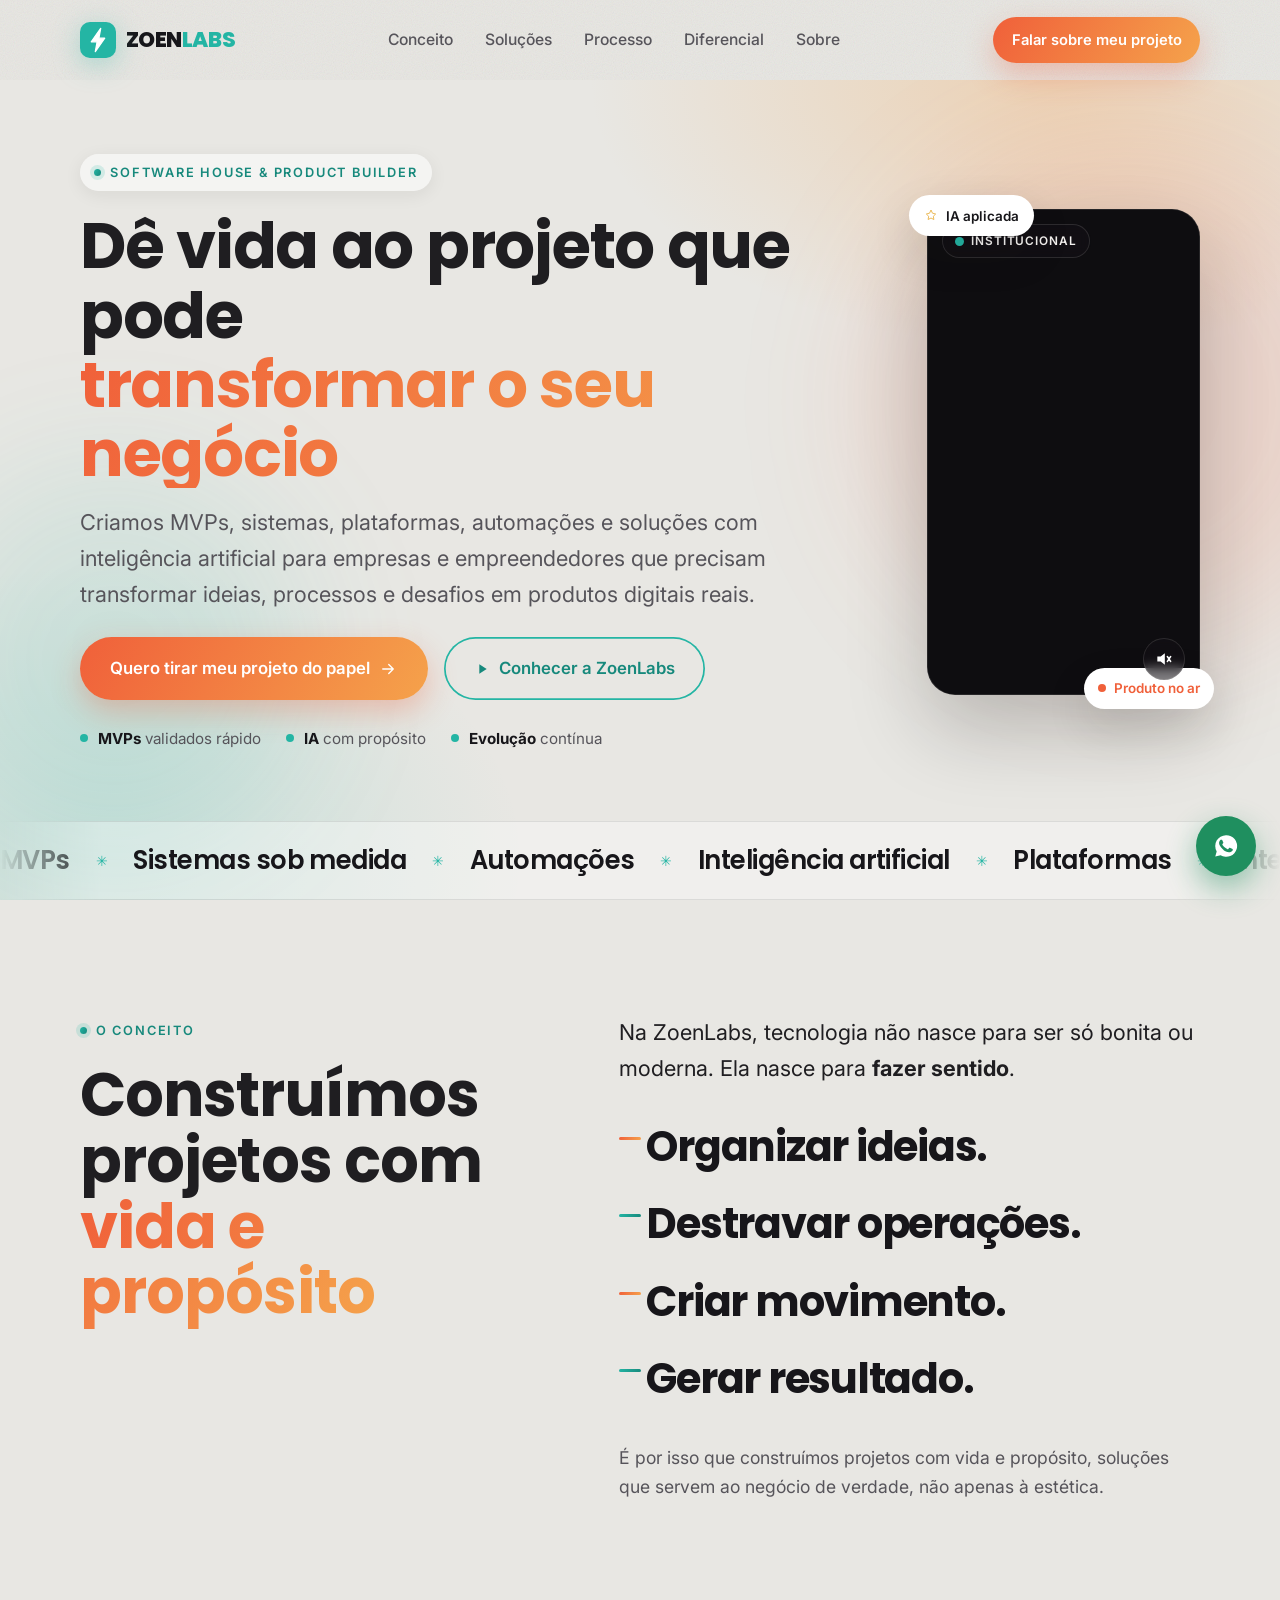
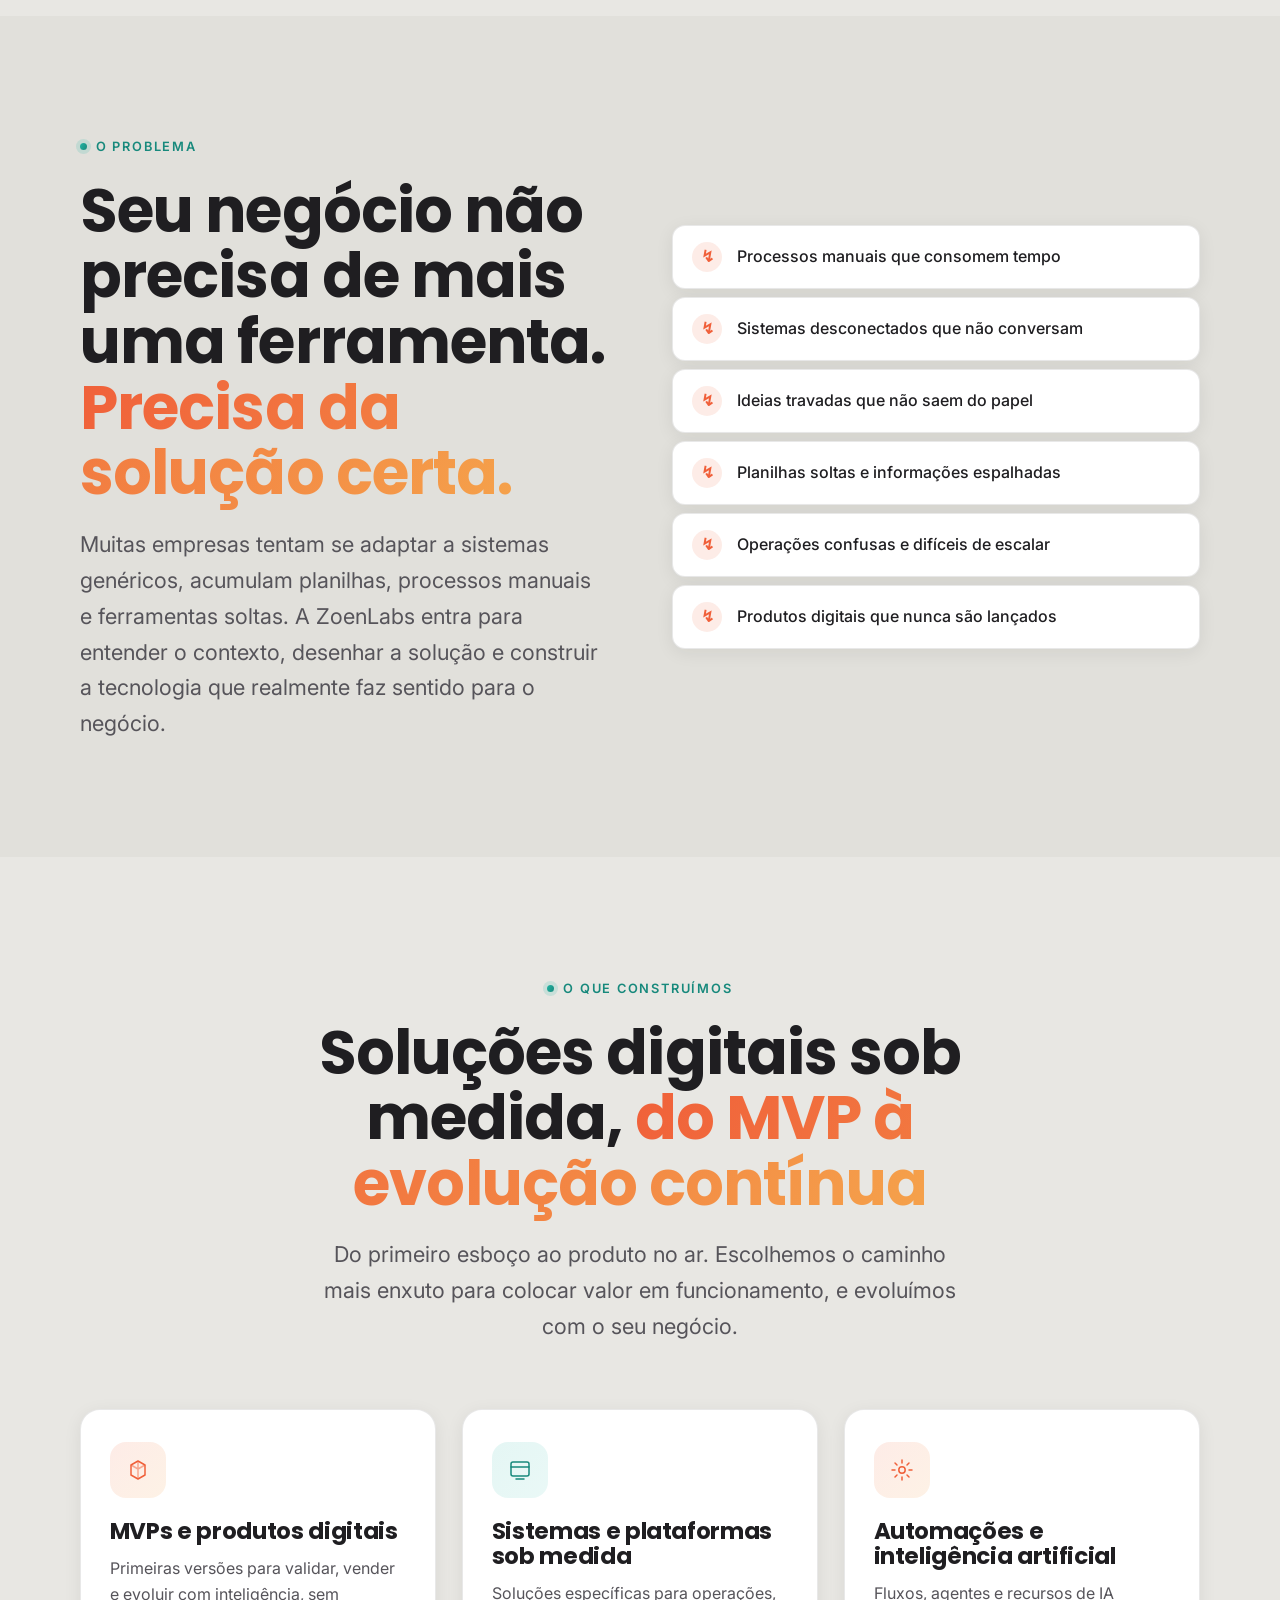
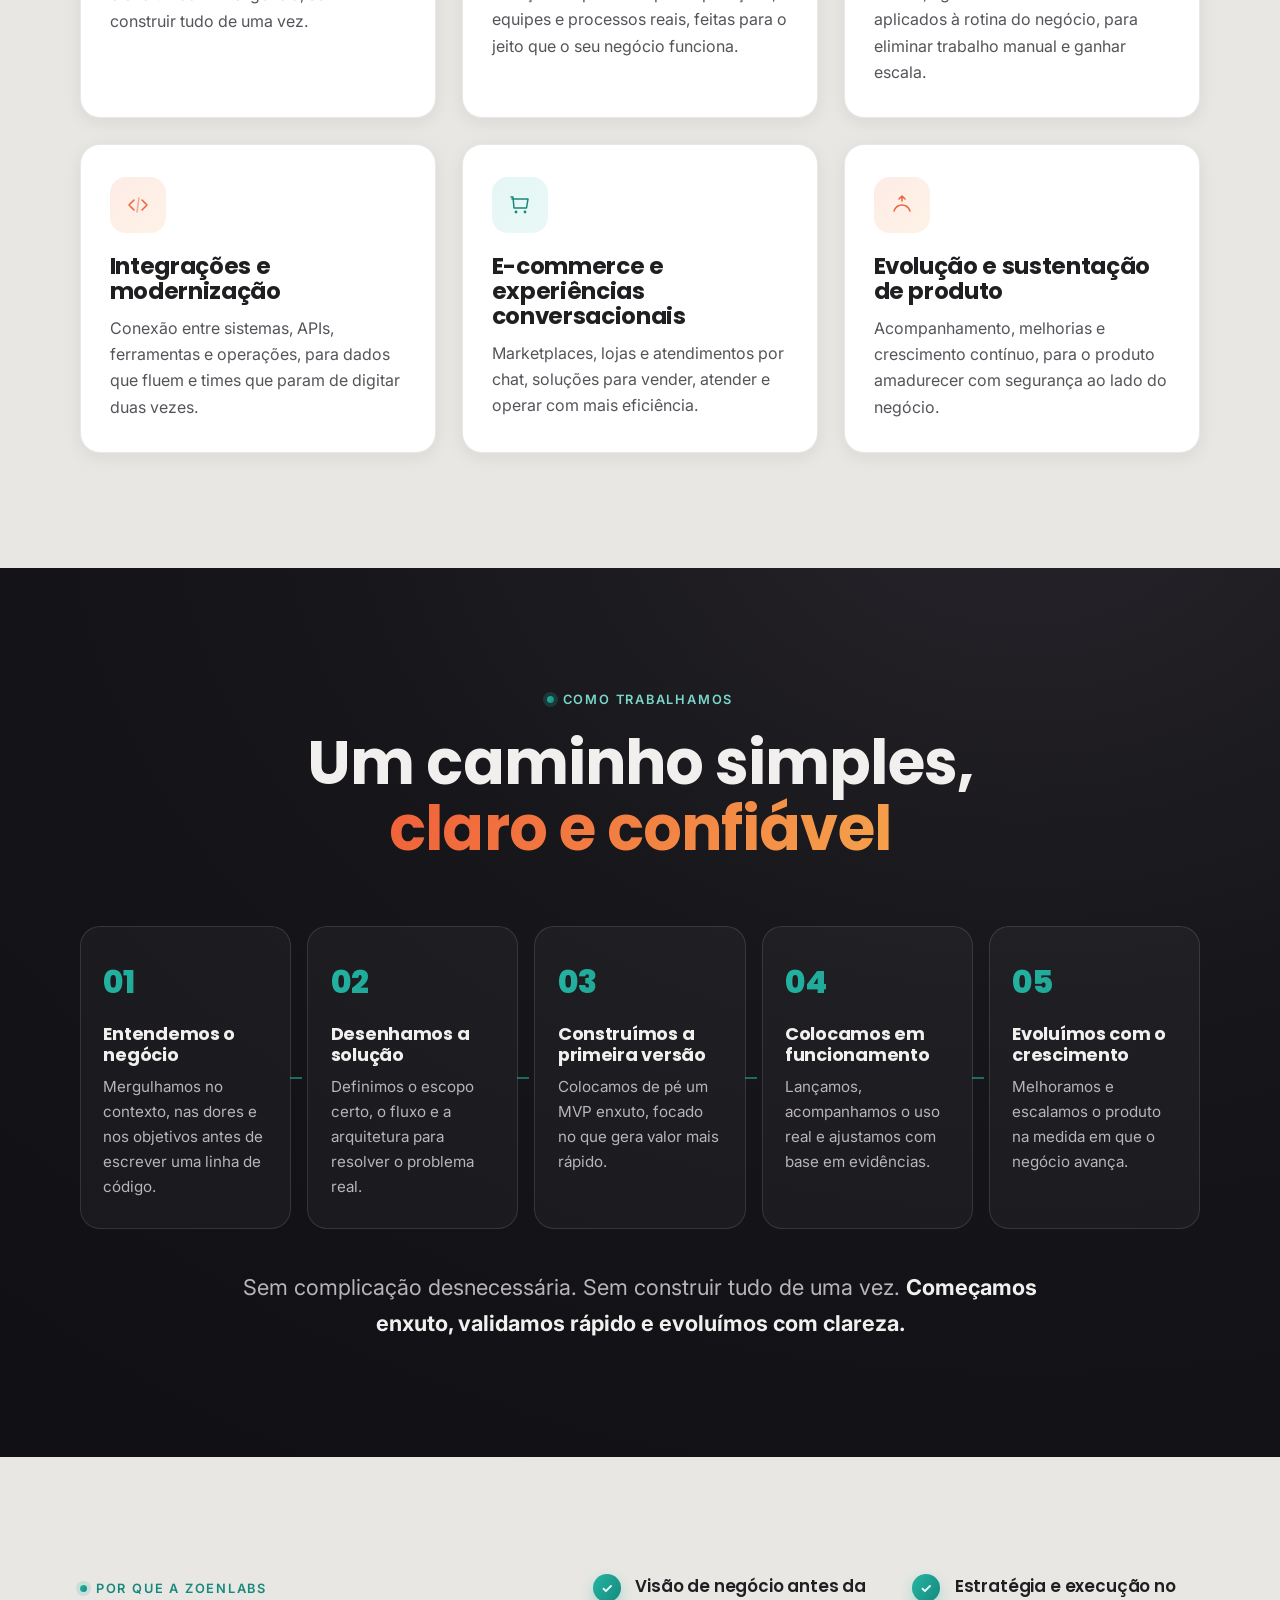
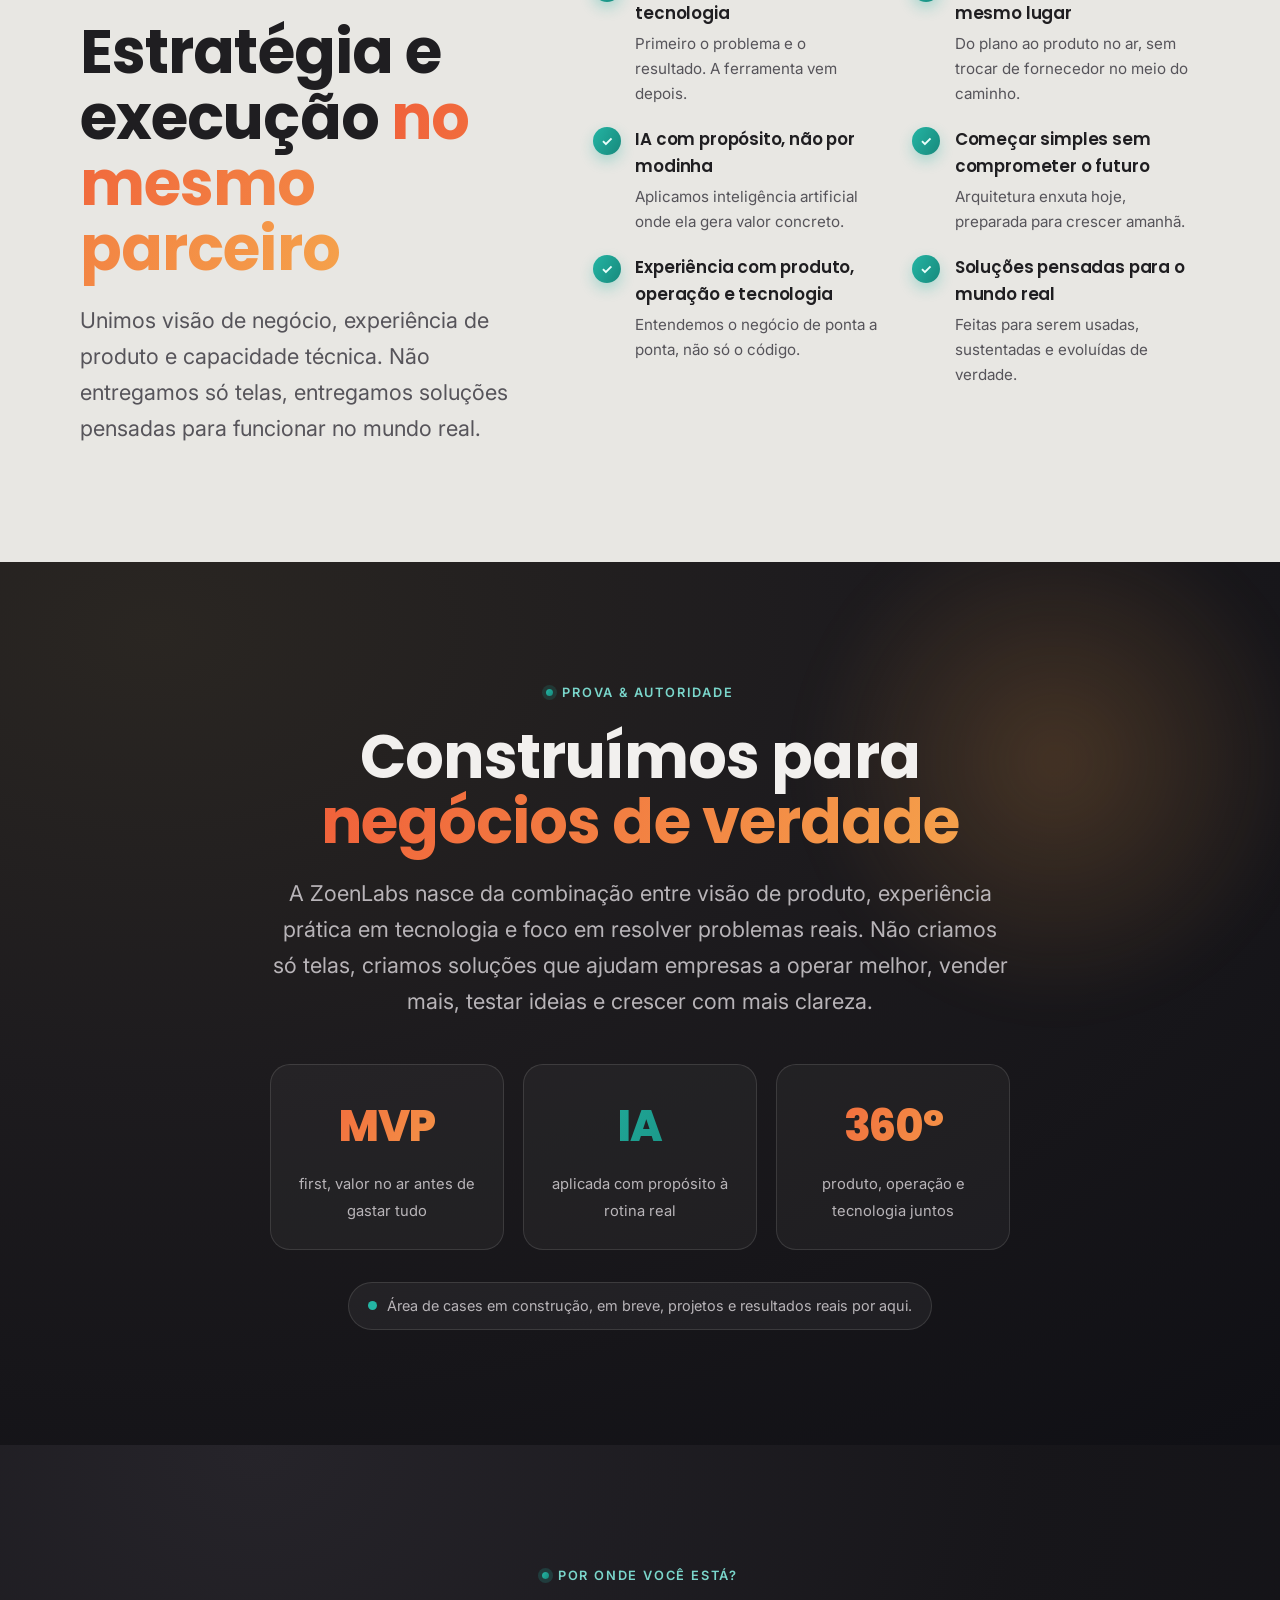
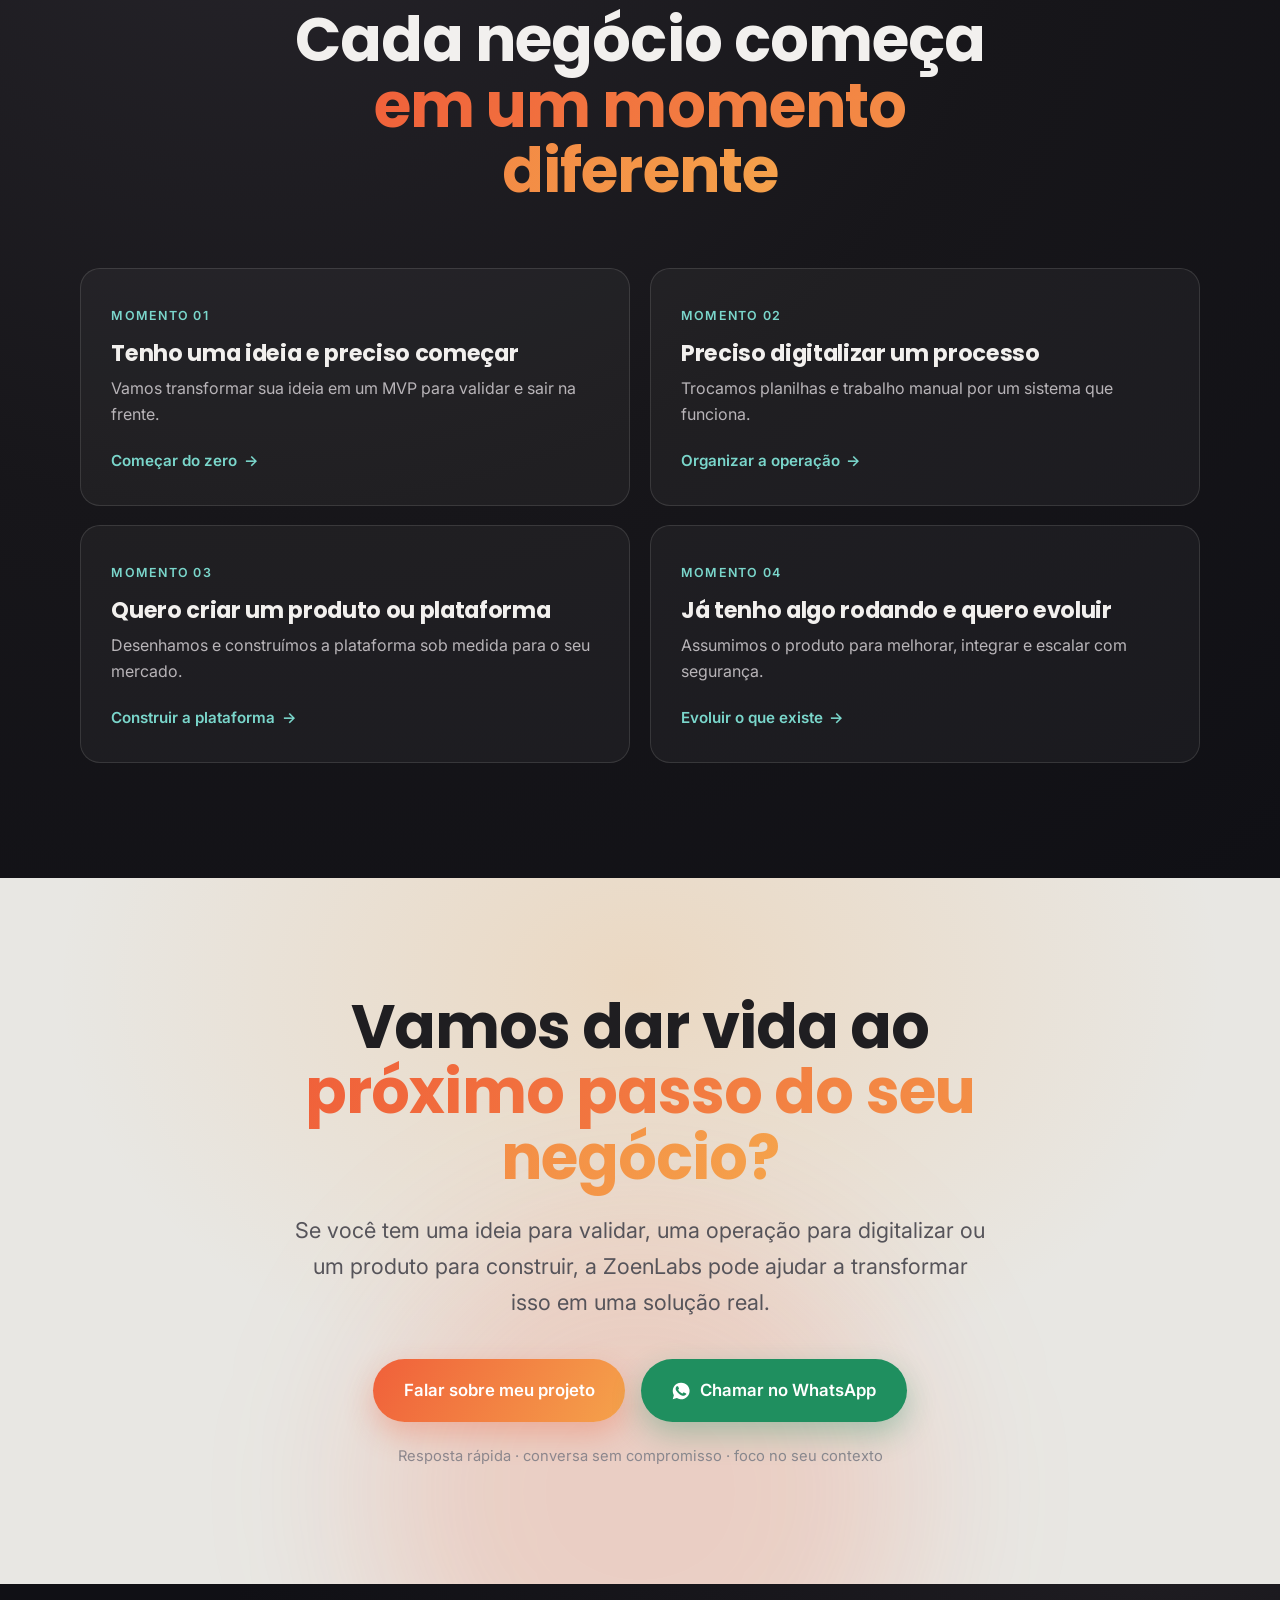
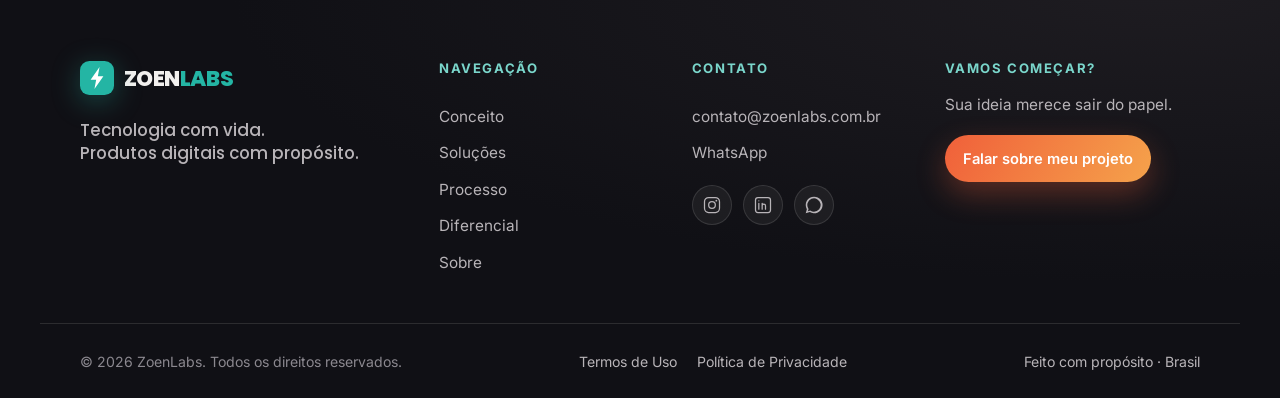
==== index.html @ 3b67c766 "Adiciona Termos de Uso e Política de Privacidade + unifica domínio zoenlabs.com.br - Páginas /termos" ====
<!DOCTYPE html>
<html lang="pt-BR">
<head>
  <meta charset="UTF-8" />
  <meta name="viewport" content="width=device-width, initial-scale=1.0" />
  <meta name="theme-color" content="#e8e7e3" media="(prefers-color-scheme: light)" />
  <meta name="theme-color" content="#17161a" media="(prefers-color-scheme: dark)" />

  <!-- ===================== SEO PRINCIPAL ===================== -->
  <title>ZoenLabs, Software house &amp; product builder | MVPs, sistemas, automações e IA</title>
  <meta name="description" content="Software house e product builder no Brasil. Criamos MVPs, sistemas, automações e soluções com IA sob medida para transformar ideias em produtos digitais reais." />
  <meta name="keywords" content="ZoenLabs, software house, product builder, desenvolvimento de MVP, sistemas sob medida, automação de processos, inteligência artificial, integrações de sistemas, e-commerce, desenvolvimento de software, criar aplicativo, digitalizar processos, produto digital" />
  <meta name="author" content="ZoenLabs" />
  <meta name="robots" content="index, follow, max-image-preview:large, max-snippet:-1, max-video-preview:-1" />
  <meta name="googlebot" content="index, follow" />
  <link rel="canonical" href="https://zoenlabs.com.br/" />

  <!-- ===================== IDIOMA / LOCAL (GEO) ===================== -->
  <meta name="language" content="Portuguese" />
  <meta http-equiv="content-language" content="pt-BR" />
  <meta name="geo.region" content="BR" />
  <meta name="geo.placename" content="Brasil" />

  <!-- ===================== OPEN GRAPH (WhatsApp / Facebook / LinkedIn) ===================== -->
  <meta property="og:type" content="website" />
  <meta property="og:site_name" content="ZoenLabs" />
  <meta property="og:locale" content="pt_BR" />
  <meta property="og:url" content="https://zoenlabs.com.br/" />
  <meta property="og:title" content="ZoenLabs, Tecnologia com vida. Produtos digitais com propósito." />
  <meta property="og:description" content="Criamos MVPs, sistemas, plataformas, automações e soluções com IA sob medida para transformar ideias, processos e desafios em produtos digitais reais." />
  <meta property="og:image" content="https://zoenlabs.com.br/assets/img/og-zoenlabs.jpg" />
  <meta property="og:image:secure_url" content="https://zoenlabs.com.br/assets/img/og-zoenlabs.jpg" />
  <meta property="og:image:type" content="image/jpeg" />
  <meta property="og:image:width" content="1200" />
  <meta property="og:image:height" content="630" />
  <meta property="og:image:alt" content="ZoenLabs, Dê vida ao projeto que pode transformar o seu negócio." />

  <!-- ===================== TWITTER / X ===================== -->
  <meta name="twitter:card" content="summary_large_image" />
  <meta name="twitter:title" content="ZoenLabs, Tecnologia com vida. Produtos digitais com propósito." />
  <meta name="twitter:description" content="MVPs, sistemas, plataformas, automações e soluções com IA sob medida para transformar ideias em produtos digitais reais." />
  <meta name="twitter:image" content="https://zoenlabs.com.br/assets/img/og-zoenlabs.jpg" />
  <meta name="twitter:image:alt" content="ZoenLabs, software house e product builder." />

  <!-- ===================== FAVICON / ÍCONES ===================== -->
  <link rel="icon" href="favicon.ico?v=2" sizes="any" />
  <link rel="shortcut icon" href="favicon.ico?v=2" />
  <link rel="icon" type="image/svg+xml" href="assets/img/favicon.svg?v=2" />
  <link rel="icon" type="image/png" sizes="32x32" href="assets/img/favicon-32.png?v=2" />
  <link rel="icon" type="image/png" sizes="16x16" href="assets/img/favicon-16.png?v=2" />
  <link rel="apple-touch-icon" sizes="180x180" href="assets/img/apple-touch-icon.png?v=2" />
  <link rel="manifest" href="site.webmanifest" />

  <!-- ===================== DADOS ESTRUTURADOS (Google + IA/GEO) ===================== -->
  <script type="application/ld+json">
  {
    "@context": "https://schema.org",
    "@graph": [
      {
        "@type": ["Organization", "ProfessionalService"],
        "@id": "https://zoenlabs.com.br/#organization",
        "name": "ZoenLabs",
        "alternateName": "ZoenLabs Software House",
        "url": "https://zoenlabs.com.br/",
        "logo": "https://zoenlabs.com.br/assets/img/favicon-512.png",
        "image": "https://zoenlabs.com.br/assets/img/og-zoenlabs.jpg",
        "description": "Software house e product builder que transforma ideias, operações e desafios de negócio em produtos digitais funcionais: MVPs, sistemas, plataformas, automações e soluções com inteligência artificial sob medida.",
        "slogan": "Tecnologia com vida. Produtos digitais com propósito.",
        "email": "contato@zoenlabs.com.br",
        "inLanguage": "pt-BR",
        "areaServed": { "@type": "Country", "name": "Brasil" },
        "knowsAbout": [
          "Desenvolvimento de MVP",
          "Sistemas e plataformas sob medida",
          "Automação de processos",
          "Inteligência artificial aplicada",
          "Integração de sistemas e APIs",
          "E-commerce e marketplaces",
          "Evolução e sustentação de produto digital"
        ],
        "contactPoint": {
          "@type": "ContactPoint",
          "contactType": "sales",
          "email": "contato@zoenlabs.com.br",
          "availableLanguage": ["Portuguese"]
        },
        "sameAs": [
          "https://www.instagram.com/zoenlabs/",
          "https://www.linkedin.com/company/zoenlabs/"
        ],
        "makesOffer": [
          { "@type": "Offer", "itemOffered": { "@type": "Service", "name": "MVPs e produtos digitais", "description": "Primeiras versões para validar, vender e evoluir com inteligência." } },
          { "@type": "Offer", "itemOffered": { "@type": "Service", "name": "Sistemas e plataformas sob medida", "description": "Soluções específicas para operações, equipes e processos reais." } },
          { "@type": "Offer", "itemOffered": { "@type": "Service", "name": "Automações e inteligência artificial", "description": "Fluxos, agentes e recursos de IA aplicados à rotina do negócio." } },
          { "@type": "Offer", "itemOffered": { "@type": "Service", "name": "Integrações e modernização", "description": "Conexão entre sistemas, APIs, ferramentas e operações." } },
          { "@type": "Offer", "itemOffered": { "@type": "Service", "name": "E-commerce e experiências conversacionais", "description": "Soluções para vender, atender e operar com mais eficiência." } },
          { "@type": "Offer", "itemOffered": { "@type": "Service", "name": "Evolução e sustentação de produto", "description": "Acompanhamento, melhorias e crescimento contínuo." } }
        ]
      },
      {
        "@type": "WebSite",
        "@id": "https://zoenlabs.com.br/#website",
        "url": "https://zoenlabs.com.br/",
        "name": "ZoenLabs",
        "description": "Software house e product builder, MVPs, sistemas, plataformas, automações e IA sob medida.",
        "inLanguage": "pt-BR",
        "publisher": { "@id": "https://zoenlabs.com.br/#organization" }
      },
      {
        "@type": "FAQPage",
        "@id": "https://zoenlabs.com.br/#faq",
        "mainEntity": [
          {
            "@type": "Question",
            "name": "O que é a ZoenLabs?",
            "acceptedAnswer": { "@type": "Answer", "text": "A ZoenLabs é uma software house e product builder que ajuda empresas e empreendedores a transformar ideias, processos e desafios de negócio em produtos digitais reais, de MVPs a sistemas, plataformas, automações e soluções com inteligência artificial." }
          },
          {
            "@type": "Question",
            "name": "A ZoenLabs é apenas um CRM ou uma ferramenta pronta?",
            "acceptedAnswer": { "@type": "Answer", "text": "Não. A ZoenLabs não é uma ferramenta isolada: é uma software house que desenha e constrói soluções digitais sob medida para o contexto de cada negócio, do MVP à evolução contínua do produto." }
          },
          {
            "@type": "Question",
            "name": "A ZoenLabs cria MVP para validar uma ideia?",
            "acceptedAnswer": { "@type": "Answer", "text": "Sim. Começamos enxuto: construímos a primeira versão do produto (MVP) focada no que gera valor mais rápido, colocamos em funcionamento e evoluímos com o crescimento do projeto." }
          },
          {
            "@type": "Question",
            "name": "A ZoenLabs trabalha com inteligência artificial?",
            "acceptedAnswer": { "@type": "Answer", "text": "Sim. Aplicamos IA com propósito, fluxos, agentes e recursos de inteligência artificial na rotina do negócio, onde ela gera valor concreto, e não por modismo." }
          },
          {
            "@type": "Question",
            "name": "Para quem a ZoenLabs é indicada?",
            "acceptedAnswer": { "@type": "Answer", "text": "Para empresários que precisam digitalizar processos, negócios que dependem de planilhas e ferramentas desconectadas, empreendedores que querem tirar uma ideia do papel com um MVP e empresas que já têm um produto e precisam evoluir." }
          }
        ]
      }
    ]
  }
  </script>

  <!-- ===================== FONTES ===================== -->
  <link rel="preconnect" href="https://fonts.googleapis.com" />
  <link rel="preconnect" href="https://fonts.gstatic.com" crossorigin />
  <link href="https://fonts.googleapis.com/css2?family=Poppins:wght@500;600;700;800&family=Inter:wght@400;500;600;700&display=swap" rel="stylesheet" />

  <link rel="stylesheet" href="assets/css/styles.css?v=7" />
</head>
<body>
  <div class="grain" aria-hidden="true"></div>

  <!-- ======================= NAV ======================= -->
  <header class="nav" id="nav">
    <div class="container nav__inner">
      <a href="#inicio" class="brand" aria-label="ZoenLabs, início">
        <span class="brand__mark" aria-hidden="true">
          <svg viewBox="0 0 40 40" width="36" height="36">
            <rect width="40" height="40" rx="11" fill="var(--teal)"/>
            <path d="M23 7 L12.5 22 H19 L17 33 L27.5 18 H21 L23 7 Z" fill="#fff" stroke="#fff" stroke-width="1.4" stroke-linejoin="round"/>
          </svg>
        </span>
        <span class="brand__text">ZOEN<span>LABS</span></span>
      </a>

      <nav class="nav__links" aria-label="Navegação principal">
        <a href="#conceito">Conceito</a>
        <a href="#solucoes">Soluções</a>
        <a href="#processo">Processo</a>
        <a href="#diferencial">Diferencial</a>
        <a href="#autoridade">Sobre</a>
      </nav>

      <div class="nav__actions">
        <a href="#contato" class="btn btn--primary btn--sm">Falar sobre meu projeto</a>
        <button class="nav__toggle" id="navToggle" aria-label="Abrir menu" aria-expanded="false">
          <span></span><span></span><span></span>
        </button>
      </div>
    </div>

    <div class="nav__mobile" id="navMobile" hidden>
      <a href="#conceito">Conceito</a>
      <a href="#solucoes">Soluções</a>
      <a href="#processo">Processo</a>
      <a href="#diferencial">Diferencial</a>
      <a href="#autoridade">Sobre</a>
      <a href="#contato" class="btn btn--primary">Falar sobre meu projeto</a>
    </div>
  </header>

  <main>
    <!-- ======================= HERO ======================= -->
    <section class="hero" id="inicio">
      <div class="hero__glow hero__glow--warm" aria-hidden="true"></div>
      <div class="hero__glow hero__glow--teal" aria-hidden="true"></div>

      <div class="container hero__inner">
        <div class="hero__lead">
          <span class="eyebrow reveal">
            <span class="eyebrow__dot"></span>
            Software house &amp; product builder
          </span>

          <h1 class="hero__title reveal" data-reveal-delay="1">
            Dê vida ao projeto que pode
            <span class="text-accent">transformar o seu negócio</span>
          </h1>

          <p class="hero__subtitle reveal" data-reveal-delay="2">
            Criamos MVPs, sistemas, plataformas, automações e soluções com
            inteligência artificial para empresas e empreendedores que precisam
            transformar ideias, processos e desafios em produtos digitais reais.
          </p>

          <div class="hero__cta reveal" data-reveal-delay="3">
            <a href="#contato" class="btn btn--primary btn--lg">
              Quero tirar meu projeto do papel
              <svg viewBox="0 0 24 24" width="18" height="18" fill="none" aria-hidden="true"><path d="M5 12h14M13 6l6 6-6 6" stroke="currentColor" stroke-width="1.8" stroke-linecap="round" stroke-linejoin="round"/></svg>
            </a>
            <a href="#video" class="btn btn--ghost btn--lg">
              <svg viewBox="0 0 24 24" width="16" height="16" fill="currentColor" aria-hidden="true"><path d="M8 5v14l11-7z"/></svg>
              Conhecer a ZoenLabs
            </a>
          </div>

          <ul class="hero__badges reveal" data-reveal-delay="4">
            <li><strong>MVPs</strong> validados rápido</li>
            <li><strong>IA</strong> com propósito</li>
            <li><strong>Evolução</strong> contínua</li>
          </ul>
        </div>

        <!-- Vídeo institucional em destaque -->
        <div class="hero__stage reveal" data-reveal-delay="2" id="video">
          <div class="video-frame" id="videoFrame">
            <span class="video-frame__tag"><span class="dot dot--live"></span> Institucional</span>
            <video class="video-el" id="heroVideo" muted loop playsinline preload="metadata">
              <!-- Vídeo hospedado no Cloudflare R2 -->
              <source src="https://pub-3c0c7295cc89480287b4f5bda8455d27.r2.dev/ZoenLabs.mp4" type="video/mp4" />
              Seu navegador não suporta vídeo HTML5.
            </video>
            <button class="video-play" id="videoPlay" aria-label="Assistir vídeo institucional da ZoenLabs">
              <span class="video-play__ring">
                <svg viewBox="0 0 24 24" width="26" height="26" fill="currentColor" aria-hidden="true"><path d="M8 5v14l11-7z"/></svg>
              </span>
              <span class="video-play__label">Assista à ZoenLabs</span>
            </button>
            <button class="video-mute" id="videoMute" aria-label="Ativar som" aria-pressed="false">
              <svg class="ic-muted" viewBox="0 0 24 24" width="20" height="20" fill="none" aria-hidden="true"><path d="M4 9v6h4l5 4V5L8 9H4z" fill="currentColor"/><path d="M16 9l4 6M20 9l-4 6" stroke="currentColor" stroke-width="1.8" stroke-linecap="round"/></svg>
              <svg class="ic-sound" viewBox="0 0 24 24" width="20" height="20" fill="none" aria-hidden="true"><path d="M4 9v6h4l5 4V5L8 9H4z" fill="currentColor"/><path d="M16.5 8.5a5 5 0 0 1 0 7M19 6a8 8 0 0 1 0 12" stroke="currentColor" stroke-width="1.8" stroke-linecap="round"/></svg>
            </button>
          </div>
          <div class="hero__chip hero__chip--1">
            <svg viewBox="0 0 24 24" width="16" height="16" fill="none"><path d="M12 3l2.2 4.8L19 9l-3.5 3.4.8 4.9-4.3-2.3-4.3 2.3.8-4.9L5 9l4.8-1.2z" stroke="currentColor" stroke-width="1.4" stroke-linejoin="round"/></svg>
            IA aplicada
          </div>
          <div class="hero__chip hero__chip--2"><span class="pulse"></span> Produto no ar</div>
        </div>
      </div>

      <!-- Marquee / ticker -->
      <div class="marquee" aria-hidden="true">
        <div class="marquee__track">
          <span>MVPs</span><i>✳</i><span>Sistemas sob medida</span><i>✳</i><span>Automações</span><i>✳</i><span>Inteligência artificial</span><i>✳</i><span>Plataformas</span><i>✳</i><span>Integrações</span><i>✳</i><span>E-commerce</span><i>✳</i><span>Evolução de produto</span><i>✳</i>
          <span>MVPs</span><i>✳</i><span>Sistemas sob medida</span><i>✳</i><span>Automações</span><i>✳</i><span>Inteligência artificial</span><i>✳</i><span>Plataformas</span><i>✳</i><span>Integrações</span><i>✳</i><span>E-commerce</span><i>✳</i><span>Evolução de produto</span><i>✳</i>
        </div>
      </div>
    </section>

    <!-- ======================= CONCEITO ======================= -->
    <section class="section section--concept" id="conceito">
      <div class="container concept">
        <div class="concept__aside reveal">
          <span class="eyebrow"><span class="eyebrow__dot"></span> O conceito</span>
          <h2 class="section__title">
            Construímos projetos com
            <span class="text-accent">vida e propósito</span>
          </h2>
        </div>

        <div class="concept__body reveal" data-reveal-delay="2">
          <p class="lead">
            Na ZoenLabs, tecnologia não nasce para ser só bonita ou moderna.
            Ela nasce para <strong>fazer sentido</strong>.
          </p>
          <div class="concept__verbs">
            <span>Organizar ideias.</span>
            <span>Destravar operações.</span>
            <span>Criar movimento.</span>
            <span>Gerar resultado.</span>
          </div>
          <p class="concept__close">
            É por isso que construímos projetos com vida e propósito, soluções
            que servem ao negócio de verdade, não apenas à estética.
          </p>
        </div>
      </div>
    </section>

    <!-- ======================= PROBLEMA ======================= -->
    <section class="section section--problem" id="problema">
      <div class="container problem">
        <div class="problem__head reveal">
          <span class="eyebrow"><span class="eyebrow__dot"></span> O problema</span>
          <h2 class="section__title">
            Seu negócio não precisa de mais uma ferramenta.
            <span class="text-accent">Precisa da solução certa.</span>
          </h2>
          <p class="section__text">
            Muitas empresas tentam se adaptar a sistemas genéricos, acumulam
            planilhas, processos manuais e ferramentas soltas. A ZoenLabs entra
            para entender o contexto, desenhar a solução e construir a tecnologia
            que realmente faz sentido para o negócio.
          </p>
        </div>

        <ul class="problem__list reveal" data-reveal-delay="2">
          <li><span class="problem__x">↯</span> Processos manuais que consomem tempo</li>
          <li><span class="problem__x">↯</span> Sistemas desconectados que não conversam</li>
          <li><span class="problem__x">↯</span> Ideias travadas que não saem do papel</li>
          <li><span class="problem__x">↯</span> Planilhas soltas e informações espalhadas</li>
          <li><span class="problem__x">↯</span> Operações confusas e difíceis de escalar</li>
          <li><span class="problem__x">↯</span> Produtos digitais que nunca são lançados</li>
        </ul>
      </div>
    </section>

    <!-- ======================= O QUE CONSTRUÍMOS ======================= -->
    <section class="section section--services" id="solucoes">
      <div class="container">
        <div class="section__head reveal">
          <span class="eyebrow"><span class="eyebrow__dot"></span> O que construímos</span>
          <h2 class="section__title">Soluções digitais sob medida, <span class="text-accent">do MVP à evolução contínua</span></h2>
          <p class="section__text section__text--center">
            Do primeiro esboço ao produto no ar. Escolhemos o caminho mais enxuto
            para colocar valor em funcionamento, e evoluímos com o seu negócio.
          </p>
        </div>

        <div class="cards">
          <article class="card reveal" data-reveal-delay="1">
            <div class="card__icon">
              <svg viewBox="0 0 24 24" width="24" height="24" fill="none"><path d="M12 3l7 4v10l-7 4-7-4V7l7-4z" stroke="currentColor" stroke-width="1.5" stroke-linejoin="round"/><path d="M12 3v18M5 7l7 4 7-4" stroke="currentColor" stroke-width="1.5" stroke-linejoin="round" opacity=".5"/></svg>
            </div>
            <h3>MVPs e produtos digitais</h3>
            <p>Primeiras versões para validar, vender e evoluir com inteligência, sem construir tudo de uma vez.</p>
          </article>

          <article class="card reveal" data-reveal-delay="2">
            <div class="card__icon">
              <svg viewBox="0 0 24 24" width="24" height="24" fill="none"><rect x="3" y="4" width="18" height="14" rx="2" stroke="currentColor" stroke-width="1.5"/><path d="M3 9h18M8 21h8" stroke="currentColor" stroke-width="1.5" stroke-linecap="round"/></svg>
            </div>
            <h3>Sistemas e plataformas sob medida</h3>
            <p>Soluções específicas para operações, equipes e processos reais, feitas para o jeito que o seu negócio funciona.</p>
          </article>

          <article class="card reveal" data-reveal-delay="3">
            <div class="card__icon">
              <svg viewBox="0 0 24 24" width="24" height="24" fill="none"><circle cx="12" cy="12" r="3.2" stroke="currentColor" stroke-width="1.5"/><path d="M12 2v3M12 19v3M2 12h3M19 12h3M5 5l2 2M17 17l2 2M19 5l-2 2M7 17l-2 2" stroke="currentColor" stroke-width="1.5" stroke-linecap="round"/></svg>
            </div>
            <h3>Automações e inteligência artificial</h3>
            <p>Fluxos, agentes e recursos de IA aplicados à rotina do negócio, para eliminar trabalho manual e ganhar escala.</p>
          </article>

          <article class="card reveal" data-reveal-delay="1">
            <div class="card__icon">
              <svg viewBox="0 0 24 24" width="24" height="24" fill="none"><path d="M8 7L3 12l5 5M16 7l5 5-5 5" stroke="currentColor" stroke-width="1.5" stroke-linecap="round" stroke-linejoin="round"/><path d="M13 5l-2 14" stroke="currentColor" stroke-width="1.5" stroke-linecap="round" opacity=".5"/></svg>
            </div>
            <h3>Integrações e modernização</h3>
            <p>Conexão entre sistemas, APIs, ferramentas e operações, para dados que fluem e times que param de digitar duas vezes.</p>
          </article>

          <article class="card reveal" data-reveal-delay="2">
            <div class="card__icon">
              <svg viewBox="0 0 24 24" width="24" height="24" fill="none"><path d="M4 6h16l-1.5 9H6L5 4H3" stroke="currentColor" stroke-width="1.5" stroke-linecap="round" stroke-linejoin="round"/><circle cx="8" cy="19" r="1.4" fill="currentColor"/><circle cx="17" cy="19" r="1.4" fill="currentColor"/></svg>
            </div>
            <h3>E-commerce e experiências conversacionais</h3>
            <p>Marketplaces, lojas e atendimentos por chat, soluções para vender, atender e operar com mais eficiência.</p>
          </article>

          <article class="card reveal" data-reveal-delay="3">
            <div class="card__icon">
              <svg viewBox="0 0 24 24" width="24" height="24" fill="none"><path d="M4 18c3-8 13-8 16 0" stroke="currentColor" stroke-width="1.5" stroke-linecap="round"/><path d="M12 3v5M9 6l3-3 3 3" stroke="currentColor" stroke-width="1.5" stroke-linecap="round" stroke-linejoin="round"/></svg>
            </div>
            <h3>Evolução e sustentação de produto</h3>
            <p>Acompanhamento, melhorias e crescimento contínuo, para o produto amadurecer com segurança ao lado do negócio.</p>
          </article>
        </div>
      </div>
    </section>

    <!-- ======================= COMO TRABALHAMOS ======================= -->
    <section class="section section--process" id="processo">
      <div class="container">
        <div class="section__head reveal">
          <span class="eyebrow eyebrow--dark"><span class="eyebrow__dot"></span> Como trabalhamos</span>
          <h2 class="section__title">Um caminho simples, <span class="text-accent">claro e confiável</span></h2>
        </div>

        <ol class="steps">
          <li class="step reveal" data-reveal-delay="1">
            <span class="step__num">01</span>
            <h3>Entendemos o negócio</h3>
            <p>Mergulhamos no contexto, nas dores e nos objetivos antes de escrever uma linha de código.</p>
          </li>
          <li class="step reveal" data-reveal-delay="2">
            <span class="step__num">02</span>
            <h3>Desenhamos a solução</h3>
            <p>Definimos o escopo certo, o fluxo e a arquitetura para resolver o problema real.</p>
          </li>
          <li class="step reveal" data-reveal-delay="3">
            <span class="step__num">03</span>
            <h3>Construímos a primeira versão</h3>
            <p>Colocamos de pé um MVP enxuto, focado no que gera valor mais rápido.</p>
          </li>
          <li class="step reveal" data-reveal-delay="4">
            <span class="step__num">04</span>
            <h3>Colocamos em funcionamento</h3>
            <p>Lançamos, acompanhamos o uso real e ajustamos com base em evidências.</p>
          </li>
          <li class="step reveal" data-reveal-delay="5">
            <span class="step__num">05</span>
            <h3>Evoluímos com o crescimento</h3>
            <p>Melhoramos e escalamos o produto na medida em que o negócio avança.</p>
          </li>
        </ol>

        <p class="process__note reveal" data-reveal-delay="2">
          Sem complicação desnecessária. Sem construir tudo de uma vez.
          <strong>Começamos enxuto, validamos rápido e evoluímos com clareza.</strong>
        </p>
      </div>
    </section>

    <!-- ======================= DIFERENCIAL ======================= -->
    <section class="section section--diff" id="diferencial">
      <div class="container diff">
        <div class="diff__head reveal">
          <span class="eyebrow"><span class="eyebrow__dot"></span> Por que a ZoenLabs</span>
          <h2 class="section__title">Estratégia e execução <span class="text-accent">no mesmo parceiro</span></h2>
          <p class="section__text">
            Unimos visão de negócio, experiência de produto e capacidade técnica.
            Não entregamos só telas, entregamos soluções pensadas para funcionar
            no mundo real.
          </p>
        </div>

        <ul class="diff__list reveal" data-reveal-delay="2">
          <li>
            <span class="check">✓</span>
            <div><strong>Visão de negócio antes da tecnologia</strong><p>Primeiro o problema e o resultado. A ferramenta vem depois.</p></div>
          </li>
          <li>
            <span class="check">✓</span>
            <div><strong>Estratégia e execução no mesmo lugar</strong><p>Do plano ao produto no ar, sem trocar de fornecedor no meio do caminho.</p></div>
          </li>
          <li>
            <span class="check">✓</span>
            <div><strong>IA com propósito, não por modinha</strong><p>Aplicamos inteligência artificial onde ela gera valor concreto.</p></div>
          </li>
          <li>
            <span class="check">✓</span>
            <div><strong>Começar simples sem comprometer o futuro</strong><p>Arquitetura enxuta hoje, preparada para crescer amanhã.</p></div>
          </li>
          <li>
            <span class="check">✓</span>
            <div><strong>Experiência com produto, operação e tecnologia</strong><p>Entendemos o negócio de ponta a ponta, não só o código.</p></div>
          </li>
          <li>
            <span class="check">✓</span>
            <div><strong>Soluções pensadas para o mundo real</strong><p>Feitas para serem usadas, sustentadas e evoluídas de verdade.</p></div>
          </li>
        </ul>
      </div>
    </section>

    <!-- ======================= PROVA / AUTORIDADE ======================= -->
    <section class="section section--authority" id="autoridade">
      <div class="authority__glow" aria-hidden="true"></div>
      <div class="container authority">
        <div class="authority__content reveal">
          <span class="eyebrow"><span class="eyebrow__dot"></span> Prova &amp; autoridade</span>
          <h2 class="section__title">Construímos para <span class="text-accent">negócios de verdade</span></h2>
          <p class="section__text">
            A ZoenLabs nasce da combinação entre visão de produto, experiência
            prática em tecnologia e foco em resolver problemas reais. Não criamos
            só telas, criamos soluções que ajudam empresas a operar melhor,
            vender mais, testar ideias e crescer com mais clareza.
          </p>

          <div class="stats">
            <div class="stat">
              <span class="stat__num">MVP</span>
              <span class="stat__label">first, valor no ar antes de gastar tudo</span>
            </div>
            <div class="stat">
              <span class="stat__num">IA</span>
              <span class="stat__label">aplicada com propósito à rotina real</span>
            </div>
            <div class="stat">
              <span class="stat__num">360°</span>
              <span class="stat__label">produto, operação e tecnologia juntos</span>
            </div>
          </div>

          <div class="authority__soon">
            <span class="dot dot--live"></span>
            Área de cases em construção, em breve, projetos e resultados reais por aqui.
          </div>
        </div>
      </div>
    </section>

    <!-- ======================= MOMENTOS DE ENTRADA ======================= -->
    <section class="section section--moments" id="momentos">
      <div class="container">
        <div class="section__head reveal">
          <span class="eyebrow eyebrow--dark"><span class="eyebrow__dot"></span> Por onde você está?</span>
          <h2 class="section__title">Cada negócio começa <span class="text-accent">em um momento diferente</span></h2>
        </div>

        <div class="moments">
          <a href="#contato" class="moment reveal" data-reveal-delay="1">
            <span class="moment__step">Momento 01</span>
            <h3>Tenho uma ideia e preciso começar</h3>
            <p>Vamos transformar sua ideia em um MVP para validar e sair na frente.</p>
            <span class="moment__cta">Começar do zero <em>→</em></span>
          </a>
          <a href="#contato" class="moment reveal" data-reveal-delay="2">
            <span class="moment__step">Momento 02</span>
            <h3>Preciso digitalizar um processo</h3>
            <p>Trocamos planilhas e trabalho manual por um sistema que funciona.</p>
            <span class="moment__cta">Organizar a operação <em>→</em></span>
          </a>
          <a href="#contato" class="moment reveal" data-reveal-delay="3">
            <span class="moment__step">Momento 03</span>
            <h3>Quero criar um produto ou plataforma</h3>
            <p>Desenhamos e construímos a plataforma sob medida para o seu mercado.</p>
            <span class="moment__cta">Construir a plataforma <em>→</em></span>
          </a>
          <a href="#contato" class="moment reveal" data-reveal-delay="4">
            <span class="moment__step">Momento 04</span>
            <h3>Já tenho algo rodando e quero evoluir</h3>
            <p>Assumimos o produto para melhorar, integrar e escalar com segurança.</p>
            <span class="moment__cta">Evoluir o que existe <em>→</em></span>
          </a>
        </div>
      </div>
    </section>

    <!-- ======================= CTA FINAL ======================= -->
    <section class="section section--cta" id="contato">
      <div class="cta__glow" aria-hidden="true"></div>
      <div class="container cta reveal">
        <h2 class="cta__title">Vamos dar vida ao <span class="text-accent">próximo passo do seu negócio?</span></h2>
        <p class="cta__text">
          Se você tem uma ideia para validar, uma operação para digitalizar ou um
          produto para construir, a ZoenLabs pode ajudar a transformar isso em uma
          solução real.
        </p>
        <div class="cta__actions">
          <a href="mailto:contato@zoenlabs.com.br?subject=Quero%20falar%20sobre%20meu%20projeto" class="btn btn--primary btn--lg">
            Falar sobre meu projeto
          </a>
          <a href="https://wa.me/5519994032573?text=Ol%C3%A1%2C%20quero%20falar%20sobre%20um%20projeto%20com%20a%20ZoenLabs"
             class="btn btn--whats btn--lg" target="_blank" rel="noopener">
            <svg viewBox="0 0 24 24" width="20" height="20" fill="currentColor" aria-hidden="true"><path d="M12 2a10 10 0 0 0-8.6 15l-1.3 4.8 4.9-1.3A10 10 0 1 0 12 2Zm5.7 14.3c-.2.7-1.4 1.3-2 1.4-.5.1-1.2.1-1.9-.1-.4-.1-1-.3-1.8-.6-3-1.3-5-4.4-5.1-4.6-.2-.2-1.3-1.7-1.3-3.2 0-1.5.8-2.3 1-2.6.3-.3.6-.4.8-.4h.6c.2 0 .4 0 .6.5l.9 2c.1.2.1.4 0 .5l-.4.6-.3.3c-.2.2-.3.4-.1.7.2.3.9 1.5 2 2.4 1.4 1.2 2.4 1.5 2.7 1.7.3.1.5.1.7-.1l.8-1c.2-.3.4-.2.7-.1l2 .9c.3.2.5.2.6.4.1.1.1.7-.1 1.4Z"/></svg>
            Chamar no WhatsApp
          </a>
        </div>
        <p class="cta__reassure">Resposta rápida · conversa sem compromisso · foco no seu contexto</p>
      </div>
    </section>
  </main>

  <!-- ======================= RODAPÉ ======================= -->
  <footer class="footer">
    <div class="container footer__inner">
      <div class="footer__brand">
        <a href="#inicio" class="brand brand--footer">
          <span class="brand__mark" aria-hidden="true">
            <svg viewBox="0 0 40 40" width="34" height="34">
              <rect width="40" height="40" rx="11" fill="var(--teal)"/>
              <path d="M23 7 L12.5 22 H19 L17 33 L27.5 18 H21 L23 7 Z" fill="#fff"/>
            </svg>
          </span>
          <span class="brand__text">ZOEN<span>LABS</span></span>
        </a>
        <p class="footer__tag">Tecnologia com vida.<br />Produtos digitais com propósito.</p>
      </div>

      <nav class="footer__nav" aria-label="Rodapé">
        <h4>Navegação</h4>
        <a href="#conceito">Conceito</a>
        <a href="#solucoes">Soluções</a>
        <a href="#processo">Processo</a>
        <a href="#diferencial">Diferencial</a>
        <a href="#autoridade">Sobre</a>
      </nav>

      <div class="footer__contact">
        <h4>Contato</h4>
        <a href="mailto:contato@zoenlabs.com.br">contato@zoenlabs.com.br</a>
        <a href="https://wa.me/5519994032573" target="_blank" rel="noopener">WhatsApp</a>
        <div class="footer__social" aria-label="Redes sociais">
          <a href="https://www.instagram.com/zoenlabs/" aria-label="Instagram" title="Instagram" target="_blank" rel="noopener">
            <svg viewBox="0 0 24 24" width="20" height="20" fill="none"><rect x="3" y="3" width="18" height="18" rx="5" stroke="currentColor" stroke-width="1.5"/><circle cx="12" cy="12" r="4" stroke="currentColor" stroke-width="1.5"/><circle cx="17.2" cy="6.8" r="1.1" fill="currentColor"/></svg>
          </a>
          <a href="https://www.linkedin.com/company/zoenlabs/" aria-label="LinkedIn" title="LinkedIn" target="_blank" rel="noopener">
            <svg viewBox="0 0 24 24" width="20" height="20" fill="none"><rect x="3" y="3" width="18" height="18" rx="3" stroke="currentColor" stroke-width="1.5"/><path d="M7 10v7M7 7v.01M11 17v-4a2 2 0 0 1 4 0v4M11 10v7" stroke="currentColor" stroke-width="1.5" stroke-linecap="round"/></svg>
          </a>
          <a href="https://wa.me/5519994032573" aria-label="WhatsApp" title="WhatsApp" target="_blank" rel="noopener">
            <svg viewBox="0 0 24 24" width="20" height="20" fill="currentColor"><path d="M12 2a10 10 0 0 0-8.6 15l-1.3 4.8 4.9-1.3A10 10 0 1 0 12 2Zm0 18a8 8 0 0 1-4.1-1.1l-.3-.2-2.9.8.8-2.8-.2-.3A8 8 0 1 1 12 20Z"/></svg>
          </a>
        </div>
      </div>

      <div class="footer__cta">
        <h4>Vamos começar?</h4>
        <p>Sua ideia merece sair do papel.</p>
        <a href="#contato" class="btn btn--primary btn--sm">Falar sobre meu projeto</a>
      </div>
    </div>

    <div class="container footer__bottom">
      <span>© <span id="year">2026</span> ZoenLabs. Todos os direitos reservados.</span>
      <nav class="footer__legal" aria-label="Legal">
        <a href="/termos">Termos de Uso</a>
        <a href="/politica-de-privacidade">Política de Privacidade</a>
      </nav>
      <span class="footer__made">Feito com propósito · Brasil</span>
    </div>
  </footer>

  <!-- WhatsApp flutuante -->
  <a href="https://wa.me/5519994032573?text=Ol%C3%A1%2C%20quero%20falar%20sobre%20um%20projeto%20com%20a%20ZoenLabs"
     class="whats-float" target="_blank" rel="noopener" aria-label="Chamar no WhatsApp">
    <svg viewBox="0 0 24 24" width="26" height="26" fill="currentColor"><path d="M12 2a10 10 0 0 0-8.6 15l-1.3 4.8 4.9-1.3A10 10 0 1 0 12 2Zm5.7 14.3c-.2.7-1.4 1.3-2 1.4-.5.1-1.2.1-1.9-.1-.4-.1-1-.3-1.8-.6-3-1.3-5-4.4-5.1-4.6-.2-.2-1.3-1.7-1.3-3.2 0-1.5.8-2.3 1-2.6.3-.3.6-.4.8-.4h.6c.2 0 .4 0 .6.5l.9 2c.1.2.1.4 0 .5l-.4.6-.3.3c-.2.2-.3.4-.1.7.2.3.9 1.5 2 2.4 1.4 1.2 2.4 1.5 2.7 1.7.3.1.5.1.7-.1l.8-1c.2-.3.4-.2.7-.1l2 .9c.3.2.5.2.6.4.1.1.1.7-.1 1.4Z"/></svg>
  </a>

  <script src="assets/js/main.js?v=4"></script>
</body>
</html>
---- assets/css/styles.css ----
/* ==========================================================================
   ZOENLABS — DESIGN SYSTEM & LANDING PAGE
   "Tecnologia com vida. Produtos digitais com propósito."
   --------------------------------------------------------------------------
   Direção: base cinza quente (não bege), identidade teal (do logotipo) e
   atmosfera quente com coral/âmbar. Tipografia moderna e impactante.
   ========================================================================== */

/* ============================ 1. DESIGN TOKENS ============================ */
:root {
  /* --- Marca (teal do logotipo) --- */
  --teal:       #24b5a4;  /* verde/teal da ZoenLabs — cor de identidade */
  --teal-deep:  #17897c;  /* teal profundo */
  --teal-soft:  #7ad6cb;  /* teal claro para acentos */

  /* --- Tons quentes (atmosfera) --- */
  --coral:      #f0603a;  /* coral quente — energia e conversão */
  --terracotta: #d9663d;  /* terracota */
  --amber:      #f5a24b;  /* âmbar — calor e destaque */
  --gold:       #eab54e;  /* dourado sutil */

  /* --- Neutros cinza quente --- */
  --bg:         #e8e7e3;  /* fundo base — cinza quente (substitui o bege) */
  --bg-alt:     #e1e0db;  /* variação de fundo */
  --surface:    #f7f6f3;  /* superfície clara */
  --card:       #ffffff;  /* cartões */
  --ink:        #17161a;  /* grafite / near-black moderno */
  --ink-2:      #201f24;  /* grafite elevado */
  --ink-warm:   #211d1a;  /* grafite com leve calor (seções escuras quentes) */

  /* --- Texto --- */
  --text:       #1f1e21;  /* texto principal sobre claro */
  --text-soft:  #56545a;  /* texto secundário */
  --text-muted: #8b888f;  /* legendas / terciário */
  --on-dark:    #f2f0ee;  /* texto sobre escuro */
  --on-dark-soft:#b8b4b8;

  /* --- Superfícies / bordas --- */
  --border:       rgba(31, 30, 33, 0.10);
  --border-strong:rgba(31, 30, 33, 0.20);
  --border-dark:  rgba(242, 240, 238, 0.12);

  /* --- Gradientes --- */
  --grad-warm:  linear-gradient(120deg, var(--coral), var(--amber));
  --grad-teal:  linear-gradient(120deg, var(--teal), var(--teal-deep));
  --grad-gold:  linear-gradient(120deg, var(--gold), var(--amber));

  /* --- Tipografia --- */
  --font-display: "Poppins", "Inter", system-ui, sans-serif;
  --font-body:    "Inter", -apple-system, BlinkMacSystemFont, "Segoe UI", sans-serif;

  /* --- Escala fluida --- */
  --fs-hero:  clamp(2.4rem, 5vw, 4.3rem);
  --fs-h2:    clamp(2.1rem, 4.8vw, 3.8rem);
  --fs-h3:    clamp(1.2rem, 1.8vw, 1.55rem);
  --fs-lead:  clamp(1.12rem, 1.7vw, 1.4rem);
  --fs-body:  clamp(1rem, 1.1vw, 1.08rem);

  /* --- Espaçamento --- */
  --space-section: clamp(4.5rem, 9vw, 9.5rem);
  --container:     1200px;
  --gutter:        clamp(1.2rem, 4vw, 2.5rem);

  /* --- Raios & sombras --- */
  --radius:    20px;
  --radius-lg: 28px;
  --radius-sm: 13px;
  --radius-pill: 999px;

  --shadow-sm:  0 4px 18px rgba(25, 22, 20, 0.07);
  --shadow-md:  0 18px 44px rgba(25, 22, 20, 0.12);
  --shadow-lg:  0 34px 80px rgba(20, 18, 16, 0.22);

  --ease: cubic-bezier(0.22, 1, 0.36, 1);
}

/* ============================ 2. RESET / BASE ============================ */
*, *::before, *::after { box-sizing: border-box; }
html { scroll-behavior: smooth; -webkit-text-size-adjust: 100%; }

@media (prefers-reduced-motion: reduce) {
  html { scroll-behavior: auto; }
  *, *::before, *::after { animation-duration: .001ms !important; animation-iteration-count: 1 !important; transition-duration: .001ms !important; }
}

body {
  margin: 0;
  font-family: var(--font-body);
  font-size: var(--fs-body);
  line-height: 1.65;
  color: var(--text);
  background: var(--bg);
  -webkit-font-smoothing: antialiased;
  text-rendering: optimizeLegibility;
  overflow-x: hidden;
}

h1, h2, h3, h4 { margin: 0; font-family: var(--font-display); font-weight: 700; line-height: 1.08; letter-spacing: -0.015em; }
p { margin: 0; }
a { color: inherit; text-decoration: none; }
img, video { max-width: 100%; display: block; }
ul, ol { margin: 0; padding: 0; list-style: none; }

.container { width: 100%; max-width: var(--container); margin: 0 auto; padding-inline: var(--gutter); }

.text-accent {
  background: var(--grad-warm);
  -webkit-background-clip: text; background-clip: text;
  -webkit-text-fill-color: transparent; color: var(--coral);
}

/* Grão sutil global */
.grain {
  position: fixed; inset: 0; z-index: 1; pointer-events: none; opacity: 0.32;
  mix-blend-mode: multiply;
  background-image: url("data:image/svg+xml,%3Csvg xmlns='http://www.w3.org/2000/svg' width='140' height='140'%3E%3Cfilter id='n'%3E%3CfeTurbulence type='fractalNoise' baseFrequency='0.9' numOctaves='3' stitchTiles='stitch'/%3E%3C/filter%3E%3Crect width='100%25' height='100%25' filter='url(%23n)' opacity='0.35'/%3E%3C/svg%3E");
}

/* ============================ 3. BOTÕES ============================ */
.btn {
  display: inline-flex; align-items: center; justify-content: center; gap: .55rem;
  font-family: var(--font-body); font-weight: 600; font-size: 1rem;
  padding: .95rem 1.5rem; border: 0; border-radius: var(--radius-pill);
  cursor: pointer; white-space: nowrap; position: relative;
  transition: transform .35s var(--ease), box-shadow .35s var(--ease), background .3s var(--ease);
}
.btn svg { transition: transform .35s var(--ease); }
.btn--sm { padding: .7rem 1.15rem; font-size: .92rem; }
.btn--lg { padding: 1.1rem 1.9rem; font-size: 1.05rem; }

.btn--primary { background: var(--grad-warm); color: #fff; box-shadow: 0 12px 30px rgba(240, 96, 58, 0.32); }
.btn--primary:hover { transform: translateY(-3px); box-shadow: 0 20px 44px rgba(240, 96, 58, 0.44); }
.btn--primary:hover svg:last-child { transform: translateX(4px); }

.btn--ghost { background: transparent; color: var(--teal-deep); box-shadow: inset 0 0 0 1.7px var(--teal); }
.btn--ghost:hover { transform: translateY(-3px); background: rgba(36, 181, 164, 0.08); }

.btn--whats { background: #1f8f5f; color: #fff; box-shadow: 0 12px 30px rgba(31, 143, 95, 0.32); }
.btn--whats:hover { transform: translateY(-3px); background: #1a7d53; box-shadow: 0 20px 44px rgba(31,143,95,.44); }

/* ============================ 4. EYEBROW / TÍTULOS ============================ */
.eyebrow {
  display: inline-flex; align-items: center; gap: .55rem;
  font-size: .8rem; font-weight: 600; letter-spacing: .14em; text-transform: uppercase;
  color: var(--teal-deep); margin-bottom: 1.3rem;
}
.eyebrow__dot { width: 7px; height: 7px; border-radius: 50%; background: var(--grad-teal); box-shadow: 0 0 0 4px rgba(36,181,164,.16); }
.eyebrow--dark { color: var(--teal-soft); }
.eyebrow--dark .eyebrow__dot { background: var(--grad-teal); box-shadow: 0 0 0 4px rgba(36,181,164,.20); }

.section__title { font-size: var(--fs-h2); color: var(--text); }
.section--process .section__title,
.section--moments .section__title,
.section--authority .section__title { color: var(--on-dark); }

.section__text { font-size: var(--fs-lead); color: var(--text-soft); max-width: 46ch; margin-top: 1.3rem; }
.section__text--center { margin-inline: auto; text-align: center; }

.section { position: relative; padding-block: var(--space-section); z-index: 2; }
.section__head { max-width: 760px; margin: 0 auto clamp(2.5rem, 5vw, 4rem); text-align: center; }
.section__head .section__text { margin-inline: auto; }

/* ============================ 5. NAV ============================ */
.nav { position: sticky; top: 0; z-index: 100; padding-block: .35rem; transition: background .4s var(--ease), box-shadow .4s var(--ease); }
.nav.is-scrolled {
  background: rgba(232, 231, 227, 0.82);
  backdrop-filter: saturate(160%) blur(14px); -webkit-backdrop-filter: saturate(160%) blur(14px);
  box-shadow: 0 1px 0 var(--border), 0 10px 30px rgba(25,22,20,.06);
}
.nav__inner { display: flex; align-items: center; justify-content: space-between; padding-block: .7rem; }

.brand { display: inline-flex; align-items: center; gap: .6rem; }
.brand__mark { display: inline-flex; filter: drop-shadow(0 6px 14px rgba(36,181,164,.35)); }
.brand__text { font-family: var(--font-display); font-weight: 800; font-size: 1.35rem; letter-spacing: -0.02em; color: var(--ink); }
.brand__text span { color: var(--teal); }

.nav__links { display: flex; gap: 2rem; }
.nav__links a { font-weight: 500; font-size: .98rem; color: var(--text-soft); position: relative; transition: color .3s; }
.nav__links a::after { content: ""; position: absolute; left: 0; bottom: -6px; width: 0; height: 2px; background: var(--grad-teal); border-radius: 2px; transition: width .3s var(--ease); }
.nav__links a:hover { color: var(--ink); }
.nav__links a:hover::after { width: 100%; }

.nav__actions { display: flex; align-items: center; gap: .8rem; }

.nav__toggle { display: none; flex-direction: column; gap: 5px; width: 42px; height: 42px; align-items: center; justify-content: center; background: transparent; border: 0; cursor: pointer; }
.nav__toggle span { width: 22px; height: 2px; background: var(--ink); border-radius: 2px; transition: transform .3s var(--ease), opacity .3s; }
.nav__toggle[aria-expanded="true"] span:nth-child(1) { transform: translateY(7px) rotate(45deg); }
.nav__toggle[aria-expanded="true"] span:nth-child(2) { opacity: 0; }
.nav__toggle[aria-expanded="true"] span:nth-child(3) { transform: translateY(-7px) rotate(-45deg); }

.nav__mobile[hidden] { display: none; }
.nav__mobile { display: flex; flex-direction: column; gap: .3rem; padding: 1rem var(--gutter) 1.6rem; background: rgba(232,231,227,.97); backdrop-filter: blur(14px); border-top: 1px solid var(--border); }
.nav__mobile a { padding: .8rem .2rem; font-weight: 500; color: var(--text-soft); border-bottom: 1px solid var(--border); }
.nav__mobile a.btn { margin-top: .8rem; border: 0; color: #fff; justify-content: center; }

/* ============================ 6. HERO ============================ */
.hero {
  position: relative; overflow: hidden; z-index: 2;
  display: flex; flex-direction: column;
  min-height: calc(100vh - 80px);
  min-height: calc(100svh - 80px);
  padding-block: clamp(1.4rem, 3vw, 2.4rem) 0;
  background:
    radial-gradient(60% 55% at 82% 0%, rgba(245, 162, 75, 0.30), transparent 60%),
    radial-gradient(55% 60% at 8% 95%, rgba(36, 181, 164, 0.16), transparent 60%),
    var(--bg);
}
.hero__glow { position: absolute; border-radius: 50%; filter: blur(70px); pointer-events: none; opacity: .55; }
.hero__glow--warm { width: 40vw; height: 40vw; background: rgba(240, 96, 58, 0.28); top: 8%; right: -8%; }
.hero__glow--teal { width: 30vw; height: 30vw; background: rgba(36, 181, 164, 0.22); bottom: 6%; left: -6%; }

.hero__inner { position: relative; flex: 1 1 auto; display: grid; grid-template-columns: 1.1fr auto; gap: clamp(2rem, 5vw, 4rem); align-items: center; z-index: 3; margin-bottom: clamp(1.4rem, 3vw, 2.2rem); }
.hero__lead { align-self: center; }

.hero__lead .eyebrow { background: rgba(255,255,255,.55); padding: .5rem .9rem; border-radius: var(--radius-pill); box-shadow: var(--shadow-sm); }
.hero__title { font-size: var(--fs-hero); font-weight: 700; letter-spacing: -0.02em; color: var(--text); margin-bottom: 1.1rem; }
.hero__title .text-accent { display: inline-block; }
.hero__subtitle { font-size: var(--fs-lead); color: var(--text-soft); max-width: 52ch; margin-bottom: 1.5rem; }
.hero__cta { display: flex; flex-wrap: wrap; gap: 1rem; margin-bottom: 1.6rem; }
.hero__badges { display: flex; flex-wrap: wrap; gap: 1.6rem; }
.hero__badges li { font-size: .95rem; color: var(--text-soft); position: relative; padding-left: 1.1rem; }
.hero__badges li::before { content: ""; position: absolute; left: 0; top: .55em; width: 8px; height: 8px; border-radius: 50%; background: var(--teal); }
.hero__badges strong { color: var(--ink); }

/* Palco do vídeo no hero (vertical 9:16, dimensionado para caber na 1ª dobra) */
.hero__stage { position: relative; align-self: center; justify-self: center; }
.video-frame {
  position: relative; border-radius: var(--radius-lg); overflow: hidden;
  background: #0e0d10; box-shadow: var(--shadow-lg);
  border: 1px solid rgba(255,255,255,.10);
  aspect-ratio: 9 / 16;
  height: clamp(360px, 54svh, 560px);
  width: auto; max-width: 100%;
}
.video-el { width: 100%; height: 100%; object-fit: cover; background: #0e0d10; display: block; }
.video-frame__tag {
  position: absolute; top: 14px; left: 14px; z-index: 3;
  display: inline-flex; align-items: center; gap: .45rem;
  font-size: .74rem; font-weight: 600; letter-spacing: .08em; text-transform: uppercase;
  color: var(--on-dark); background: rgba(20,18,22,.55); backdrop-filter: blur(6px);
  padding: .4rem .75rem; border-radius: var(--radius-pill); border: 1px solid var(--border-dark);
}
.video-play {
  position: absolute; inset: 0; z-index: 2; display: flex; flex-direction: column;
  align-items: center; justify-content: center; gap: 1rem; cursor: pointer;
  background: linear-gradient(180deg, rgba(14,13,16,.15), rgba(14,13,16,.55)); border: 0;
  color: #fff; transition: opacity .4s var(--ease);
}
.video-play.is-hidden { opacity: 0; pointer-events: none; }
.video-play__ring {
  display: inline-flex; align-items: center; justify-content: center; width: 74px; height: 74px;
  border-radius: 50%; background: var(--grad-warm); color: #fff;
  box-shadow: 0 14px 34px rgba(240,96,58,.5); transition: transform .35s var(--ease);
  position: relative;
}
.video-play__ring::before { content: ""; position: absolute; inset: 0; border-radius: 50%; box-shadow: 0 0 0 0 rgba(240,96,58,.5); animation: pulse-ring 2.4s infinite; }
.video-play:hover .video-play__ring { transform: scale(1.08); }
.video-play__label { font-family: var(--font-display); font-weight: 600; font-size: 1.05rem; letter-spacing: -0.01em; }

/* Botão de som (mudo/ativar) */
.video-mute {
  position: absolute; bottom: 14px; right: 14px; z-index: 5;
  width: 42px; height: 42px; border-radius: 50%; cursor: pointer;
  background: rgba(20,18,22,.55); color: #fff; border: 1px solid var(--border-dark);
  backdrop-filter: blur(6px); -webkit-backdrop-filter: blur(6px);
  display: inline-flex; align-items: center; justify-content: center;
  transition: transform .3s var(--ease), background .3s var(--ease);
}
.video-mute:hover { transform: scale(1.08); background: rgba(20,18,22,.78); }
.video-mute .ic-sound { display: none; }
.video-mute.is-unmuted .ic-sound { display: block; }
.video-mute.is-unmuted .ic-muted { display: none; }

.hero__chip { position: absolute; display: inline-flex; align-items: center; gap: .45rem; font-size: .84rem; font-weight: 600; background: var(--card); padding: .6rem .9rem; border-radius: var(--radius-pill); box-shadow: var(--shadow-md); z-index: 4; }
.hero__chip svg { color: var(--gold); }
.hero__chip--1 { top: -14px; left: -18px; color: var(--ink); animation: float 6s ease-in-out infinite; }
.hero__chip--2 { bottom: -14px; right: -14px; color: var(--coral); animation: float 6s ease-in-out infinite 1.5s; }
.hero__chip .pulse { width: 8px; height: 8px; border-radius: 50%; background: var(--coral); animation: pulse-ring 2s infinite; }

.dot { width: 9px; height: 9px; border-radius: 50%; background: var(--teal); }
.dot--live { background: var(--teal); box-shadow: 0 0 0 0 rgba(36,181,164,.5); animation: pulse-ring 2.2s infinite; }

/* Marquee / ticker */
.marquee { position: relative; z-index: 3; flex: 0 0 auto; overflow: hidden; padding: 1.1rem 0; border-top: 1px solid var(--border); border-bottom: 1px solid var(--border); background: rgba(255,255,255,.35); -webkit-mask-image: linear-gradient(90deg, transparent, #000 8%, #000 92%, transparent); mask-image: linear-gradient(90deg, transparent, #000 8%, #000 92%, transparent); }
.marquee__track { display: inline-flex; align-items: center; gap: 1.6rem; white-space: nowrap; animation: marquee 32s linear infinite; }
.marquee__track span { font-family: var(--font-display); font-weight: 600; font-size: clamp(1.1rem, 2vw, 1.6rem); color: var(--ink); letter-spacing: -0.02em; }
.marquee__track i { color: var(--teal); font-style: normal; font-size: .9rem; }

/* ============================ 7. CONCEITO ============================ */
.section--concept { background: var(--bg); }
.concept { display: grid; grid-template-columns: .9fr 1.1fr; gap: clamp(2rem, 5vw, 4.5rem); align-items: start; }
.concept__aside { position: sticky; top: 120px; }
.concept .lead { font-size: var(--fs-lead); color: var(--text); margin-bottom: 1.6rem; }
.concept__verbs { display: flex; flex-direction: column; gap: .55rem; margin-bottom: 1.8rem; }
.concept__verbs span {
  font-family: var(--font-display); font-size: clamp(1.5rem, 3.4vw, 2.6rem); font-weight: 700;
  color: var(--ink); position: relative; padding-left: 1.7rem; letter-spacing: -0.03em;
}
.concept__verbs span::before { content: ""; position: absolute; left: 0; top: .58em; width: 22px; height: 3px; background: var(--grad-warm); border-radius: 3px; }
.concept__verbs span:nth-child(even)::before { background: var(--grad-teal); }
.concept__close { color: var(--text-soft); font-size: 1.1rem; max-width: 52ch; }

/* ============================ 8. PROBLEMA ============================ */
.section--problem { background: var(--bg-alt); }
.problem { display: grid; grid-template-columns: 1fr 1fr; gap: clamp(2rem, 5vw, 4rem); align-items: center; }
.problem__list { display: grid; gap: .5rem; }
.problem__list li {
  display: flex; align-items: center; gap: .9rem; padding: 1rem 1.2rem;
  background: var(--card); border-radius: var(--radius-sm); box-shadow: var(--shadow-sm);
  font-weight: 500; color: var(--text); border: 1px solid var(--border);
  transition: transform .3s var(--ease), box-shadow .3s var(--ease);
}
.problem__list li:hover { transform: translateX(6px); box-shadow: var(--shadow-md); }
.problem__x { display: inline-flex; align-items: center; justify-content: center; width: 30px; height: 30px; flex: none; border-radius: 50%; background: rgba(240,96,58,.12); color: var(--coral); font-weight: 700; }

/* ============================ 9. SERVIÇOS (CARDS) ============================ */
.section--services { background: var(--bg); }
.cards { display: grid; grid-template-columns: repeat(3, 1fr); gap: clamp(1.1rem, 2vw, 1.6rem); }
.card {
  background: var(--card); border-radius: var(--radius); padding: 2rem 1.8rem;
  box-shadow: var(--shadow-sm); border: 1px solid var(--border); position: relative; overflow: hidden;
  transition: transform .4s var(--ease), box-shadow .4s var(--ease);
}
.card::before { content: ""; position: absolute; inset: 0 0 auto 0; height: 3px; background: var(--grad-warm); transform: scaleX(0); transform-origin: left; transition: transform .45s var(--ease); }
.card:nth-child(3n+2)::before { background: var(--grad-teal); }
.card:hover { transform: translateY(-8px); box-shadow: var(--shadow-md); }
.card:hover::before { transform: scaleX(1); }
.card__icon { display: inline-flex; align-items: center; justify-content: center; width: 56px; height: 56px; border-radius: 16px; background: linear-gradient(135deg, rgba(240,96,58,.12), rgba(245,162,75,.14)); color: var(--coral); margin-bottom: 1.3rem; transition: transform .4s var(--ease); }
.card:nth-child(3n+2) .card__icon { background: linear-gradient(135deg, rgba(36,181,164,.12), rgba(122,214,203,.16)); color: var(--teal-deep); }
.card:hover .card__icon { transform: rotate(-6deg) scale(1.05); }
.card h3 { font-size: var(--fs-h3); color: var(--text); margin-bottom: .7rem; }
.card p { color: var(--text-soft); font-size: 1rem; }

/* ============================ 10. PROCESSO (DARK) ============================ */
.section--process { background: radial-gradient(120% 130% at 80% -10%, #26242a 0%, var(--ink) 45%, #101015 100%); color: var(--on-dark); }
.steps { display: grid; grid-template-columns: repeat(5, 1fr); gap: 1rem; }
.step { position: relative; padding: 1.8rem 1.4rem; border-radius: var(--radius); background: rgba(255,255,255,.035); border: 1px solid var(--border-dark); transition: transform .4s var(--ease), background .4s var(--ease); }
.step:hover { transform: translateY(-6px); background: rgba(255,255,255,.06); }
.step__num { font-family: var(--font-display); font-weight: 800; font-size: 2rem; letter-spacing: -0.03em; background: var(--grad-teal); -webkit-background-clip: text; background-clip: text; -webkit-text-fill-color: transparent; display: block; margin-bottom: 1rem; }
.step h3 { font-size: 1.12rem; color: var(--on-dark); margin-bottom: .5rem; line-height: 1.15; }
.step p { color: var(--on-dark-soft); font-size: .95rem; }
.step:not(:last-child)::after { content: ""; position: absolute; top: 50%; right: -12px; width: 12px; height: 2px; background: var(--teal); opacity: .55; }

.process__note { text-align: center; margin-top: 2.6rem; font-size: var(--fs-lead); color: var(--on-dark-soft); max-width: 60ch; margin-inline: auto; }
.process__note strong { color: var(--on-dark); }

/* ============================ 11. DIFERENCIAL ============================ */
.section--diff { background: var(--bg); }
.diff { display: grid; grid-template-columns: .85fr 1.15fr; gap: clamp(2rem, 5vw, 4.5rem); align-items: start; }
.diff__head { position: sticky; top: 120px; }
.diff__list { display: grid; grid-template-columns: 1fr 1fr; gap: 1.2rem 2rem; }
.diff__list li { display: flex; gap: .9rem; align-items: flex-start; }
.check { display: inline-flex; align-items: center; justify-content: center; width: 28px; height: 28px; flex: none; border-radius: 50%; background: var(--grad-teal); color: #eafffb; font-size: .85rem; font-weight: 700; margin-top: .1rem; box-shadow: 0 6px 14px rgba(36,181,164,.32); }
.diff__list strong { display: block; color: var(--text); font-size: 1.05rem; margin-bottom: .2rem; font-family: var(--font-display); font-weight: 600; letter-spacing: -0.01em; }
.diff__list p { color: var(--text-soft); font-size: .95rem; }

/* ============================ 12. AUTORIDADE (DARK) ============================ */
.section--authority { background: radial-gradient(130% 120% at 12% 8%, #2a2622 0%, #1d1b1e 42%, #101015 100%); color: var(--on-dark); overflow: hidden; }
.authority__glow { position: absolute; top: -10%; right: -5%; width: 45vw; height: 45vw; background: radial-gradient(circle, rgba(245,162,75,.20), transparent 62%); filter: blur(20px); }
.authority { position: relative; z-index: 2; max-width: 820px; text-align: center; margin-inline: auto; }
.authority .eyebrow { justify-content: center; color: var(--teal-soft); }
.authority .section__text { color: var(--on-dark-soft); margin-inline: auto; max-width: 60ch; }

.stats { display: grid; grid-template-columns: repeat(3, 1fr); gap: 1.2rem; margin: 2.8rem 0 2rem; }
.stat { padding: 1.6rem 1.2rem; border-radius: var(--radius); background: rgba(255,255,255,.04); border: 1px solid var(--border-dark); }
.stat__num { display: block; font-family: var(--font-display); font-weight: 800; font-size: clamp(1.9rem, 4vw, 2.7rem); letter-spacing: -0.03em; background: var(--grad-warm); -webkit-background-clip: text; background-clip: text; -webkit-text-fill-color: transparent; margin-bottom: .5rem; }
.stat:nth-child(2) .stat__num { background: var(--grad-teal); -webkit-background-clip: text; background-clip: text; -webkit-text-fill-color: transparent; }
.stat__label { color: var(--on-dark-soft); font-size: .92rem; }

.authority__soon { display: inline-flex; align-items: center; gap: .6rem; font-size: .9rem; color: var(--on-dark-soft); padding: .7rem 1.2rem; border-radius: var(--radius-pill); background: rgba(255,255,255,.05); border: 1px solid var(--border-dark); }

/* ============================ 13. MOMENTOS (DARK) ============================ */
.section--moments { background: radial-gradient(120% 130% at 20% 0%, #26242a 0%, var(--ink) 50%, #101015 100%); color: var(--on-dark); }
.moments { display: grid; grid-template-columns: repeat(2, 1fr); gap: 1.2rem; }
.moment { display: block; padding: 2rem 1.9rem; border-radius: var(--radius); background: rgba(255,255,255,.04); border: 1px solid var(--border-dark); position: relative; overflow: hidden; transition: transform .4s var(--ease), background .4s var(--ease), border-color .4s var(--ease); }
.moment::after { content: ""; position: absolute; right: -40%; top: -60%; width: 60%; height: 160%; background: radial-gradient(circle, rgba(36,181,164,.18), transparent 62%); opacity: 0; transition: opacity .4s var(--ease); }
.moment:hover { transform: translateY(-6px); background: rgba(255,255,255,.06); border-color: rgba(36,181,164,.32); }
.moment:hover::after { opacity: 1; }
.moment__step { display: inline-block; font-size: .78rem; font-weight: 600; letter-spacing: .1em; text-transform: uppercase; color: var(--teal-soft); margin-bottom: .9rem; }
.moment h3 { font-size: 1.4rem; color: var(--on-dark); margin-bottom: .6rem; }
.moment p { color: var(--on-dark-soft); margin-bottom: 1.2rem; }
.moment__cta { display: inline-flex; align-items: center; gap: .4rem; font-weight: 600; color: var(--teal-soft); font-size: .95rem; }
.moment__cta em { font-style: normal; transition: transform .3s var(--ease); }
.moment:hover .moment__cta em { transform: translateX(5px); }

/* ============================ 14. CTA FINAL ============================ */
.section--cta { background: radial-gradient(70% 90% at 50% 15%, rgba(245,162,75,.22), transparent 65%), var(--bg); overflow: hidden; text-align: center; }
.cta__glow { position: absolute; width: 42vw; height: 42vw; border-radius: 50%; background: rgba(240,96,58,.18); filter: blur(80px); bottom: -25%; left: 50%; transform: translateX(-50%); pointer-events: none; }
.cta { position: relative; z-index: 2; max-width: 780px; margin-inline: auto; }
.cta__title { font-size: var(--fs-h2); color: var(--text); margin-bottom: 1.4rem; }
.cta__text { font-size: var(--fs-lead); color: var(--text-soft); max-width: 56ch; margin: 0 auto 2.4rem; }
.cta__actions { display: flex; flex-wrap: wrap; justify-content: center; gap: 1rem; margin-bottom: 1.4rem; }
.cta__reassure { font-size: .92rem; color: var(--text-muted); }

/* ============================ 15. RODAPÉ ============================ */
.footer { position: relative; z-index: 2; background: radial-gradient(120% 120% at 90% 0%, #1e1c21 0%, #101015 60%); color: var(--on-dark); padding-top: clamp(3.5rem, 6vw, 5rem); }
.footer__inner { display: grid; grid-template-columns: 1.5fr 1fr 1fr 1.2fr; gap: 2.5rem; padding-bottom: 3rem; }
.brand--footer .brand__text { color: var(--on-dark); }
.brand--footer .brand__text span { color: var(--teal); }
.footer__tag { margin-top: 1rem; color: var(--on-dark-soft); font-family: var(--font-display); font-weight: 500; font-size: 1.05rem; line-height: 1.4; }
.footer h4 { font-family: var(--font-body); font-size: .82rem; text-transform: uppercase; letter-spacing: .12em; color: var(--teal-soft); margin-bottom: 1.1rem; }
.footer__nav, .footer__contact { display: flex; flex-direction: column; gap: .7rem; }
.footer__nav a, .footer__contact a { color: var(--on-dark-soft); font-size: .96rem; transition: color .3s; width: fit-content; }
.footer__nav a:hover, .footer__contact a:hover { color: var(--on-dark); }
.footer__social { display: flex; gap: .7rem; margin-top: .5rem; }
.footer__social a { display: inline-flex; align-items: center; justify-content: center; width: 40px; height: 40px; border-radius: 50%; background: rgba(255,255,255,.05); border: 1px solid var(--border-dark); color: var(--on-dark-soft); transition: all .3s var(--ease); }
.footer__social a:hover { color: var(--ink); background: var(--teal); border-color: var(--teal); transform: translateY(-3px); }
.footer__cta p { color: var(--on-dark-soft); font-size: .96rem; margin-bottom: 1.1rem; }

.footer__bottom { display: flex; justify-content: space-between; align-items: center; flex-wrap: wrap; gap: 1rem; padding-block: 1.6rem; border-top: 1px solid var(--border-dark); font-size: .88rem; color: var(--text-muted); }
.footer__made { color: var(--on-dark-soft); }
.footer__legal { display: flex; gap: 1.2rem; flex-wrap: wrap; }
.footer__legal a { color: var(--on-dark-soft); transition: color .3s; }
.footer__legal a:hover { color: var(--on-dark); }

/* ============================ 16. WHATSAPP FLUTUANTE ============================ */
.whats-float {
  position: fixed; bottom: 24px; right: 24px; z-index: 90;
  width: 60px; height: 60px; border-radius: 50%; background: #1f8f5f; color: #fff;
  display: inline-flex; align-items: center; justify-content: center;
  box-shadow: 0 12px 30px rgba(31,143,95,.45); transition: transform .35s var(--ease), box-shadow .35s var(--ease);
  animation: pop-in .5s var(--ease) 1s both;
}
.whats-float:hover { transform: scale(1.08) translateY(-2px); box-shadow: 0 18px 40px rgba(31,143,95,.55); }
.whats-float::before { content: ""; position: absolute; inset: 0; border-radius: 50%; box-shadow: 0 0 0 0 rgba(31,143,95,.45); animation: pulse-ring 2.4s infinite; }

/* ============================ 17. ANIMAÇÕES / REVEAL ============================ */
.reveal { opacity: 0; transform: translateY(28px); transition: opacity .8s var(--ease), transform .8s var(--ease); }
.reveal.is-visible { opacity: 1; transform: none; }
.reveal[data-reveal-delay="1"] { transition-delay: .08s; }
.reveal[data-reveal-delay="2"] { transition-delay: .16s; }
.reveal[data-reveal-delay="3"] { transition-delay: .24s; }
.reveal[data-reveal-delay="4"] { transition-delay: .32s; }
.reveal[data-reveal-delay="5"] { transition-delay: .40s; }

@keyframes float { 0%,100% { transform: translateY(0); } 50% { transform: translateY(-10px); } }
@keyframes marquee { from { transform: translateX(0); } to { transform: translateX(-50%); } }
@keyframes pulse-ring { 0% { box-shadow: 0 0 0 0 rgba(36,181,164,.5); } 70% { box-shadow: 0 0 0 12px rgba(36,181,164,0); } 100% { box-shadow: 0 0 0 0 rgba(36,181,164,0); } }
@keyframes pop-in { from { opacity: 0; transform: scale(.6); } to { opacity: 1; transform: scale(1); } }

/* ============================ 18b. PÁGINAS LEGAIS ============================ */
.legal-topbar { position: sticky; top: 0; z-index: 100; background: rgba(232,231,227,.85); backdrop-filter: saturate(160%) blur(14px); -webkit-backdrop-filter: saturate(160%) blur(14px); border-bottom: 1px solid var(--border); }
.legal-topbar__inner { display: flex; align-items: center; justify-content: space-between; padding-block: .9rem; }
.legal-back { display: inline-flex; align-items: center; gap: .45rem; font-weight: 600; font-size: .95rem; color: var(--text-soft); transition: color .3s; }
.legal-back:hover { color: var(--ink); }

.legal-doc { max-width: 800px; margin: 0 auto; padding: clamp(2.5rem, 6vw, 4.5rem) var(--gutter) clamp(3rem, 7vw, 5.5rem); }
.legal-doc__eyebrow { display: inline-flex; align-items: center; gap: .5rem; font-size: .8rem; font-weight: 600; letter-spacing: .14em; text-transform: uppercase; color: var(--teal-deep); margin-bottom: 1rem; }
.legal-doc h1 { font-size: clamp(2rem, 4.4vw, 3rem); color: var(--text); margin-bottom: .7rem; }
.legal-doc .legal-updated { color: var(--text-muted); font-size: .95rem; margin-bottom: 2.4rem; }
.legal-doc .legal-intro { font-size: var(--fs-lead); color: var(--text-soft); margin-bottom: 1.5rem; }
.legal-doc h2 { font-size: 1.4rem; color: var(--text); margin: 2.4rem 0 .8rem; }
.legal-doc h3 { font-size: 1.08rem; color: var(--text); margin: 1.5rem 0 .5rem; }
.legal-doc p { color: var(--text-soft); margin-bottom: 1rem; }
.legal-doc ul { list-style: disc; margin: 0 0 1.2rem 1.3rem; color: var(--text-soft); }
.legal-doc li { margin-bottom: .4rem; }
.legal-doc a { color: var(--teal-deep); text-decoration: underline; text-underline-offset: 2px; }
.legal-doc a:hover { color: var(--terracotta); }
.legal-doc__closing { margin-top: 2.4rem; padding-top: 1.6rem; border-top: 1px solid var(--border); font-weight: 500; color: var(--text); }

.legal-footer { border-top: 1px solid var(--border); }
.legal-footer__inner { display: flex; flex-wrap: wrap; align-items: center; justify-content: space-between; gap: 1rem; padding-block: 1.6rem; font-size: .9rem; color: var(--text-muted); }
.legal-footer__links { display: flex; gap: 1.4rem; flex-wrap: wrap; }
.legal-footer__links a { color: var(--text-soft); font-weight: 500; }
.legal-footer__links a:hover { color: var(--ink); }

/* ============================ 18. RESPONSIVO ============================ */
@media (max-width: 1024px) {
  .cards { grid-template-columns: repeat(2, 1fr); }
  .steps { grid-template-columns: repeat(2, 1fr); }
  .step:not(:last-child)::after { display: none; }
  .hero { min-height: 0; }
  .hero__inner { grid-template-columns: 1fr; }
  .hero__lead { align-self: auto; }
  .hero__stage { margin-top: 1.5rem; margin-inline: auto; }
  .video-frame { height: clamp(340px, 62svh, 500px); margin-inline: auto; }
  .concept, .problem, .diff { grid-template-columns: 1fr; }
  .concept__aside, .diff__head { position: static; }
  .footer__inner { grid-template-columns: 1fr 1fr; }
}

@media (max-width: 720px) {
  .nav__links { display: none; }
  .nav__actions .btn { display: none; }
  .nav__toggle { display: flex; }
  .cards { grid-template-columns: 1fr; }
  .steps { grid-template-columns: 1fr; }
  .diff__list { grid-template-columns: 1fr; }
  .moments { grid-template-columns: 1fr; }
  .stats { grid-template-columns: 1fr; gap: .8rem; }
  .footer__inner { grid-template-columns: 1fr; gap: 2rem; }
  .footer__bottom { flex-direction: column; text-align: center; }
  .btn--lg { width: 100%; }
  .hero__cta .btn, .cta__actions .btn { width: 100%; }
}
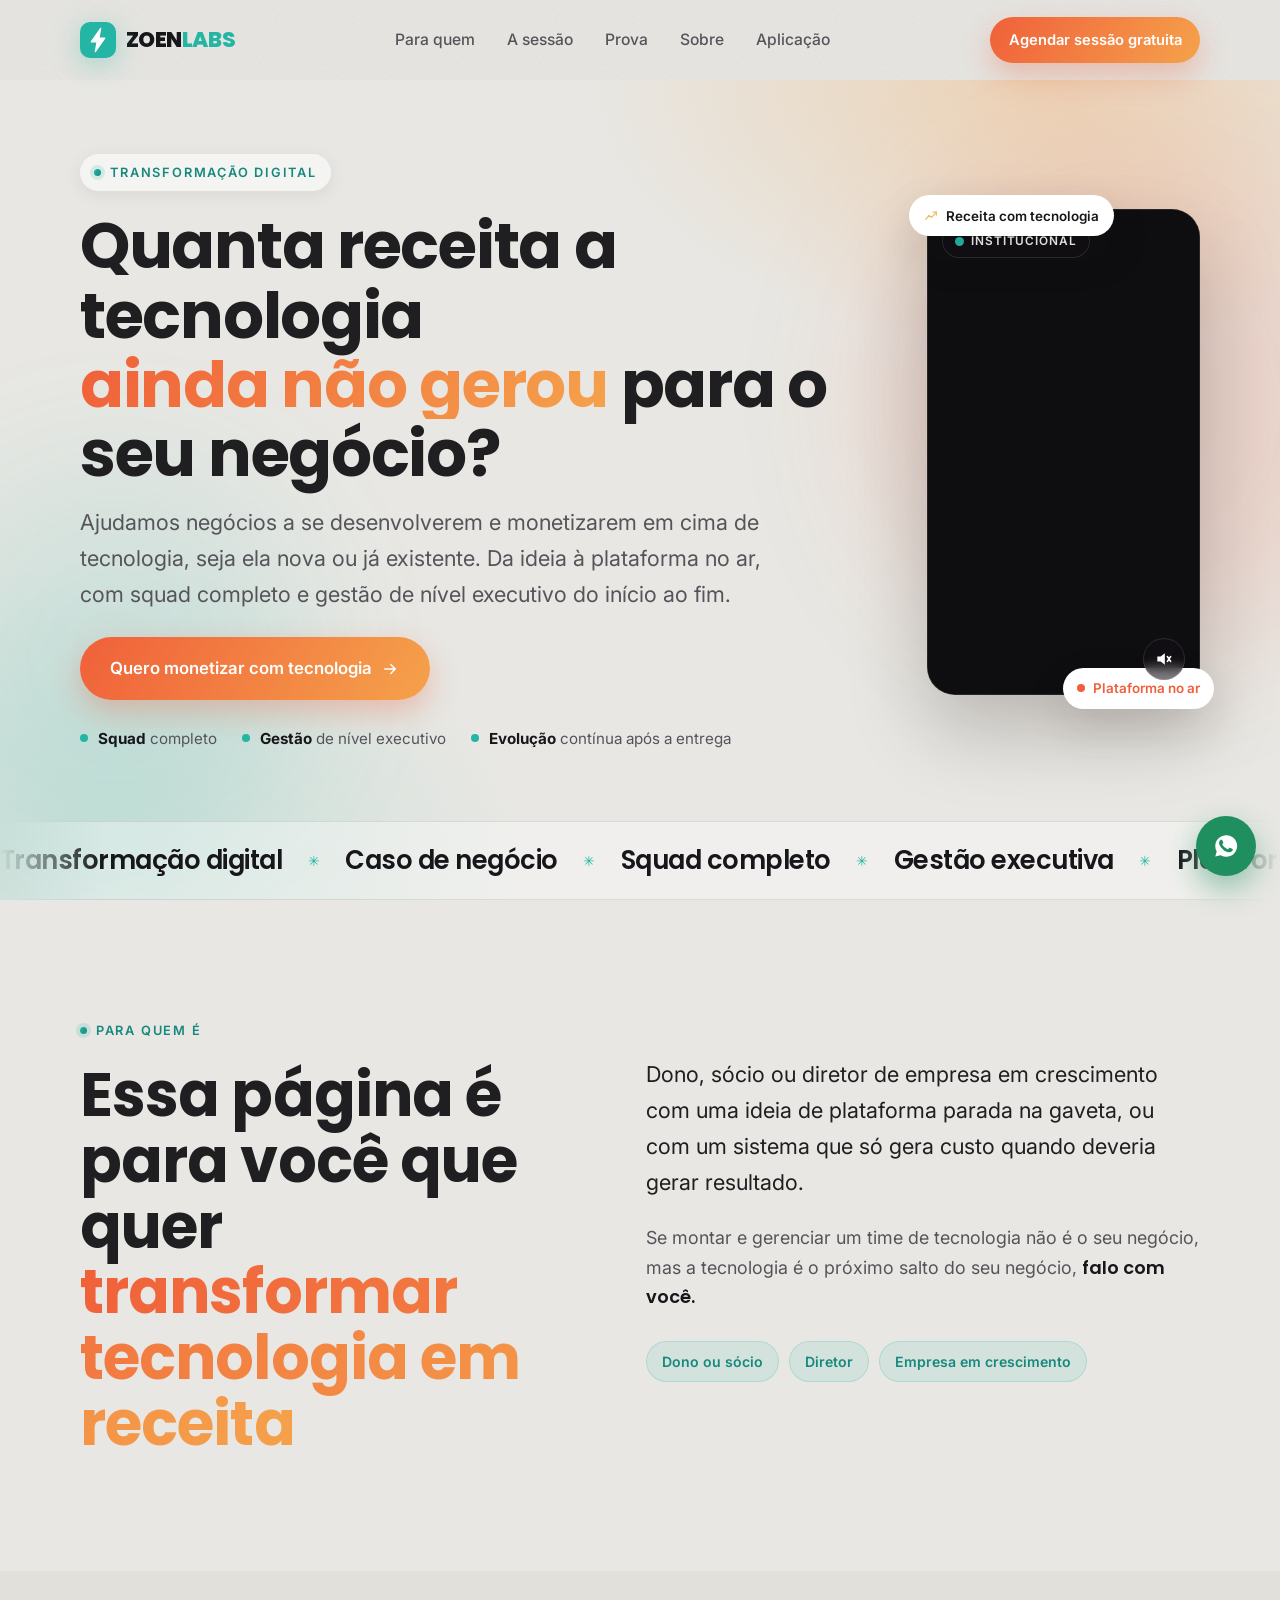
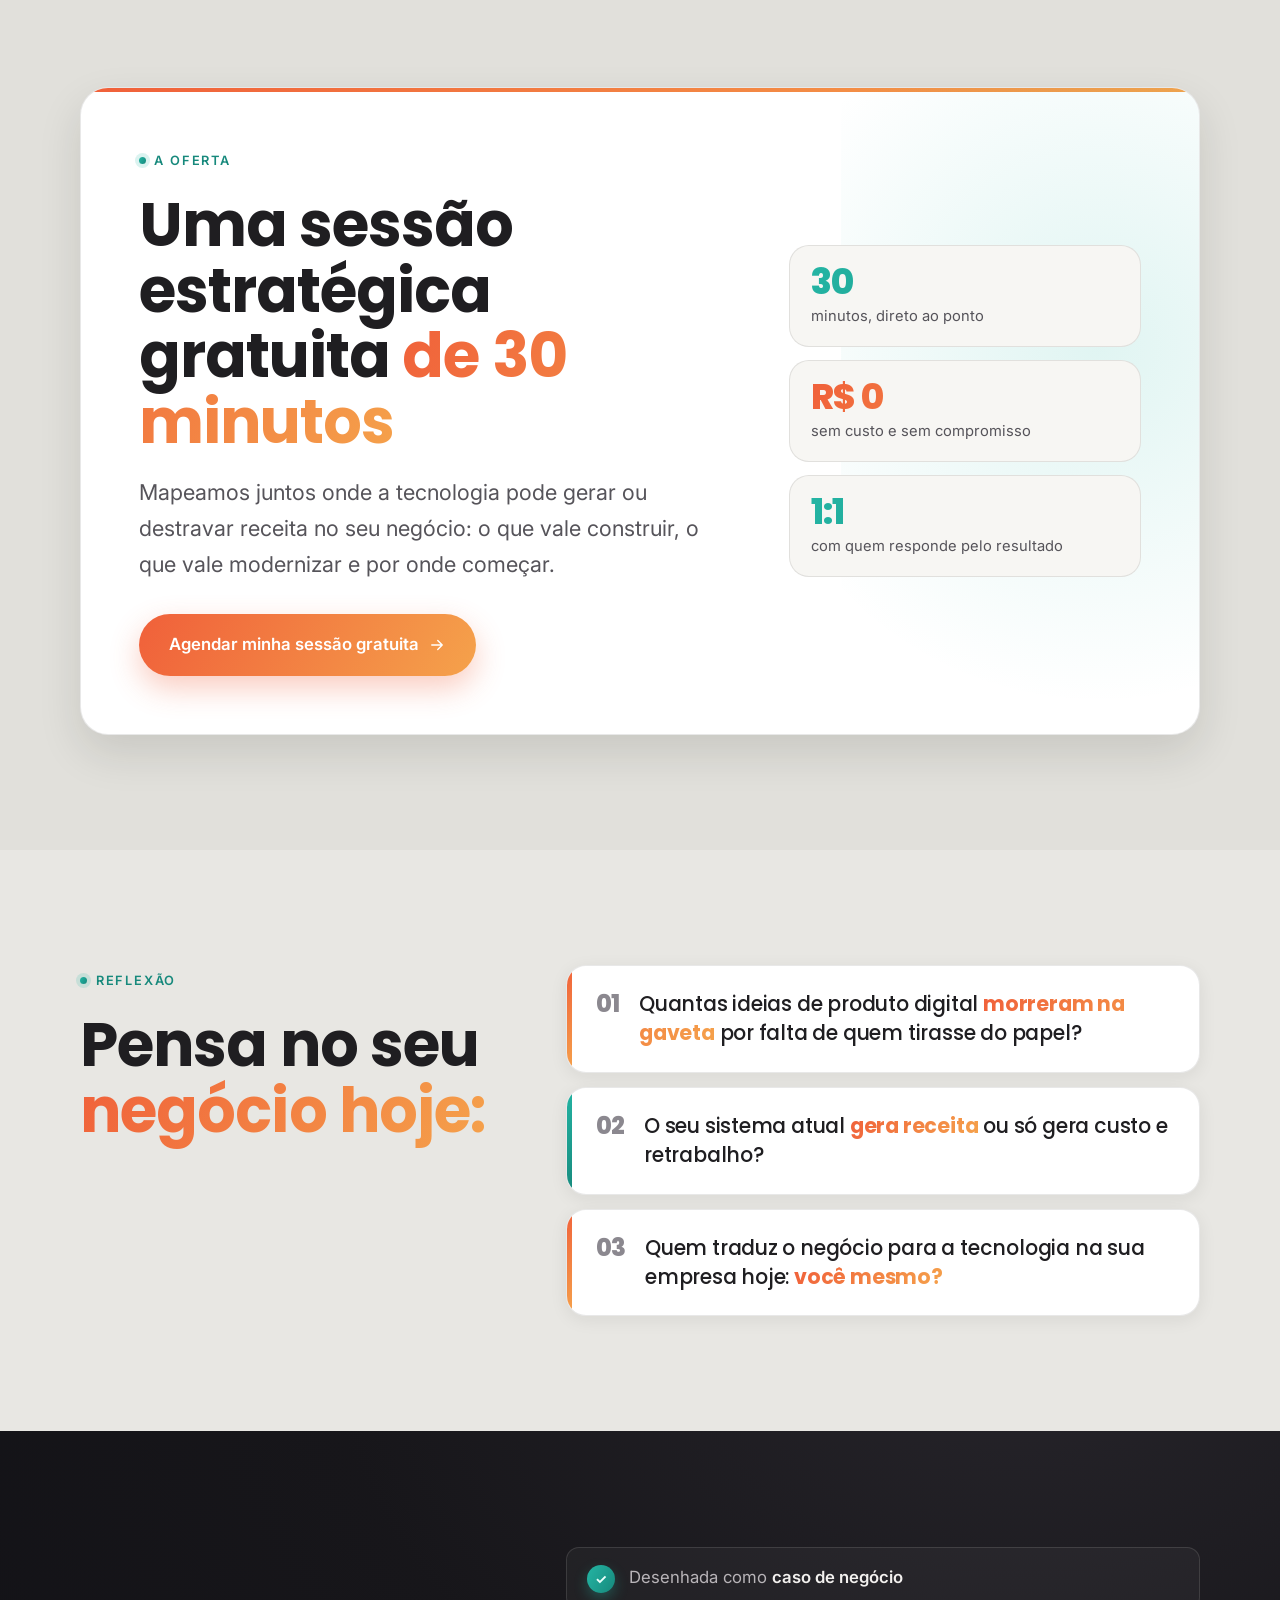
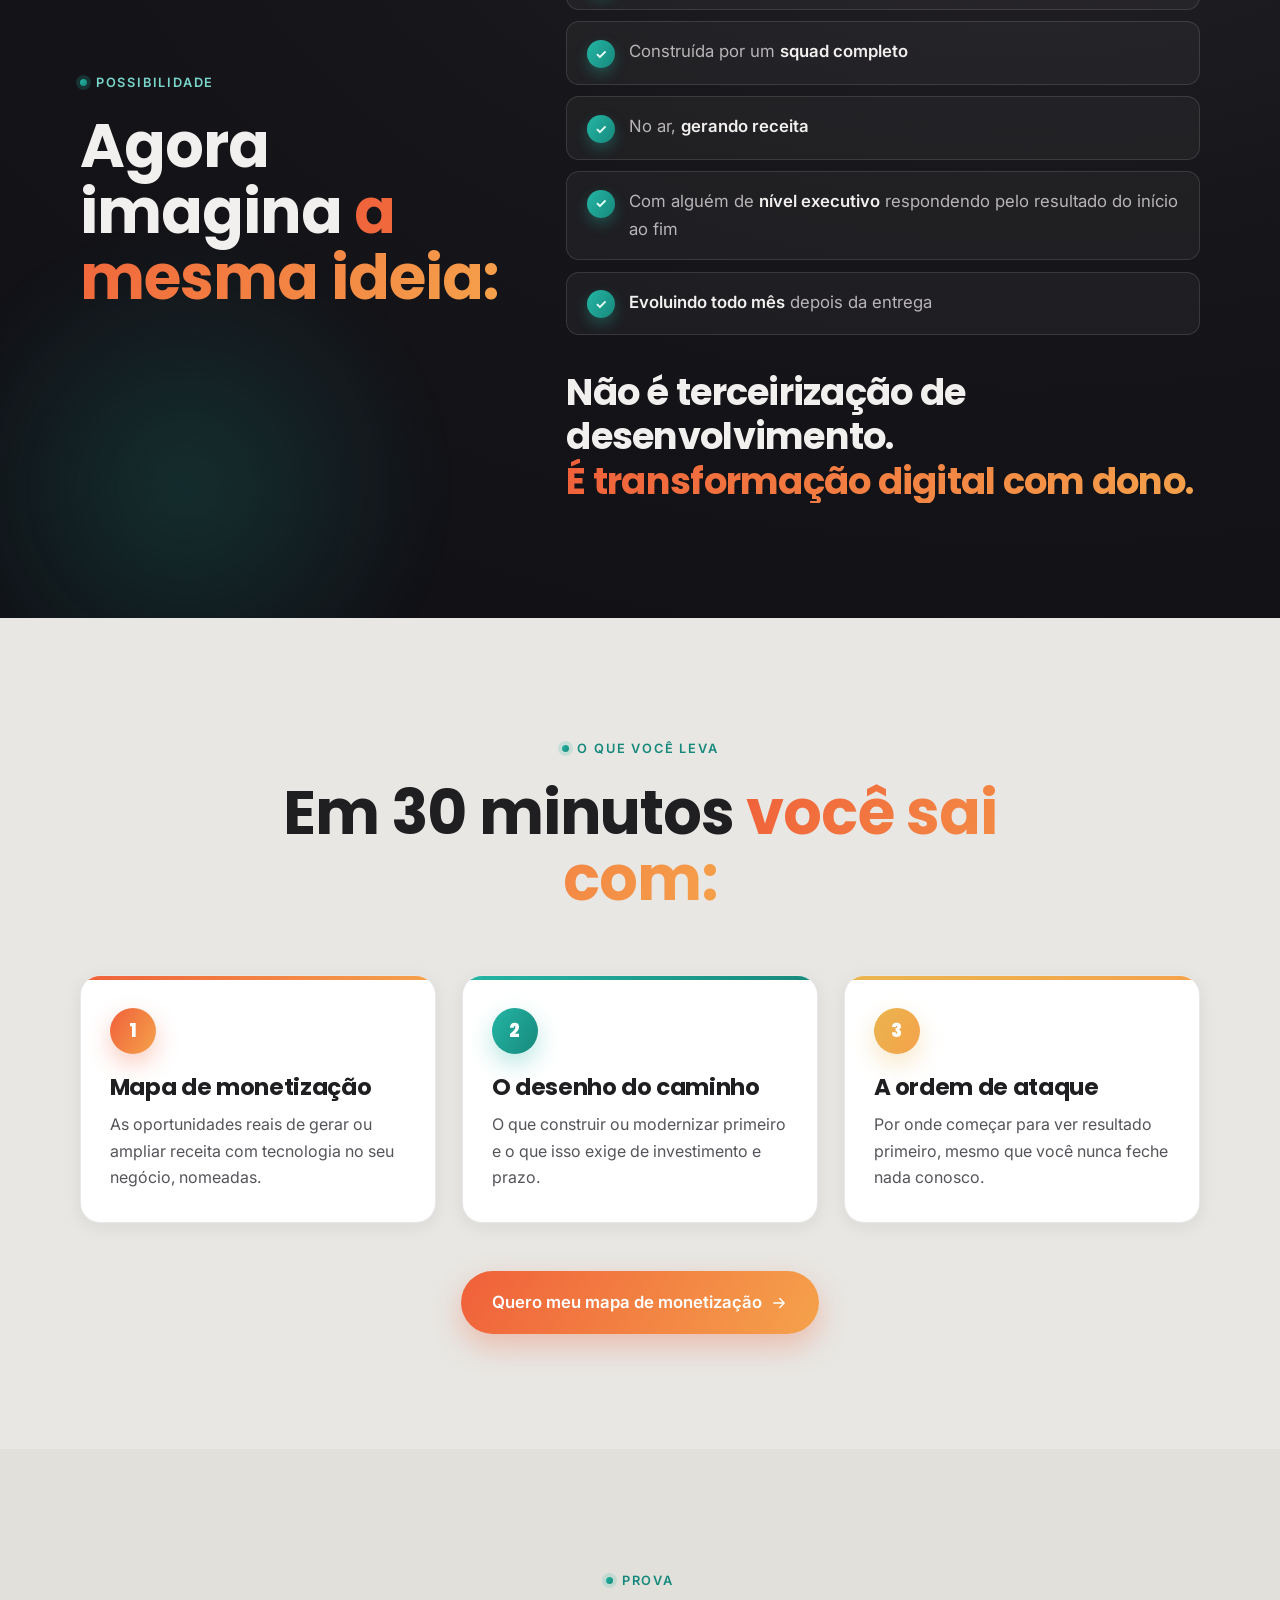
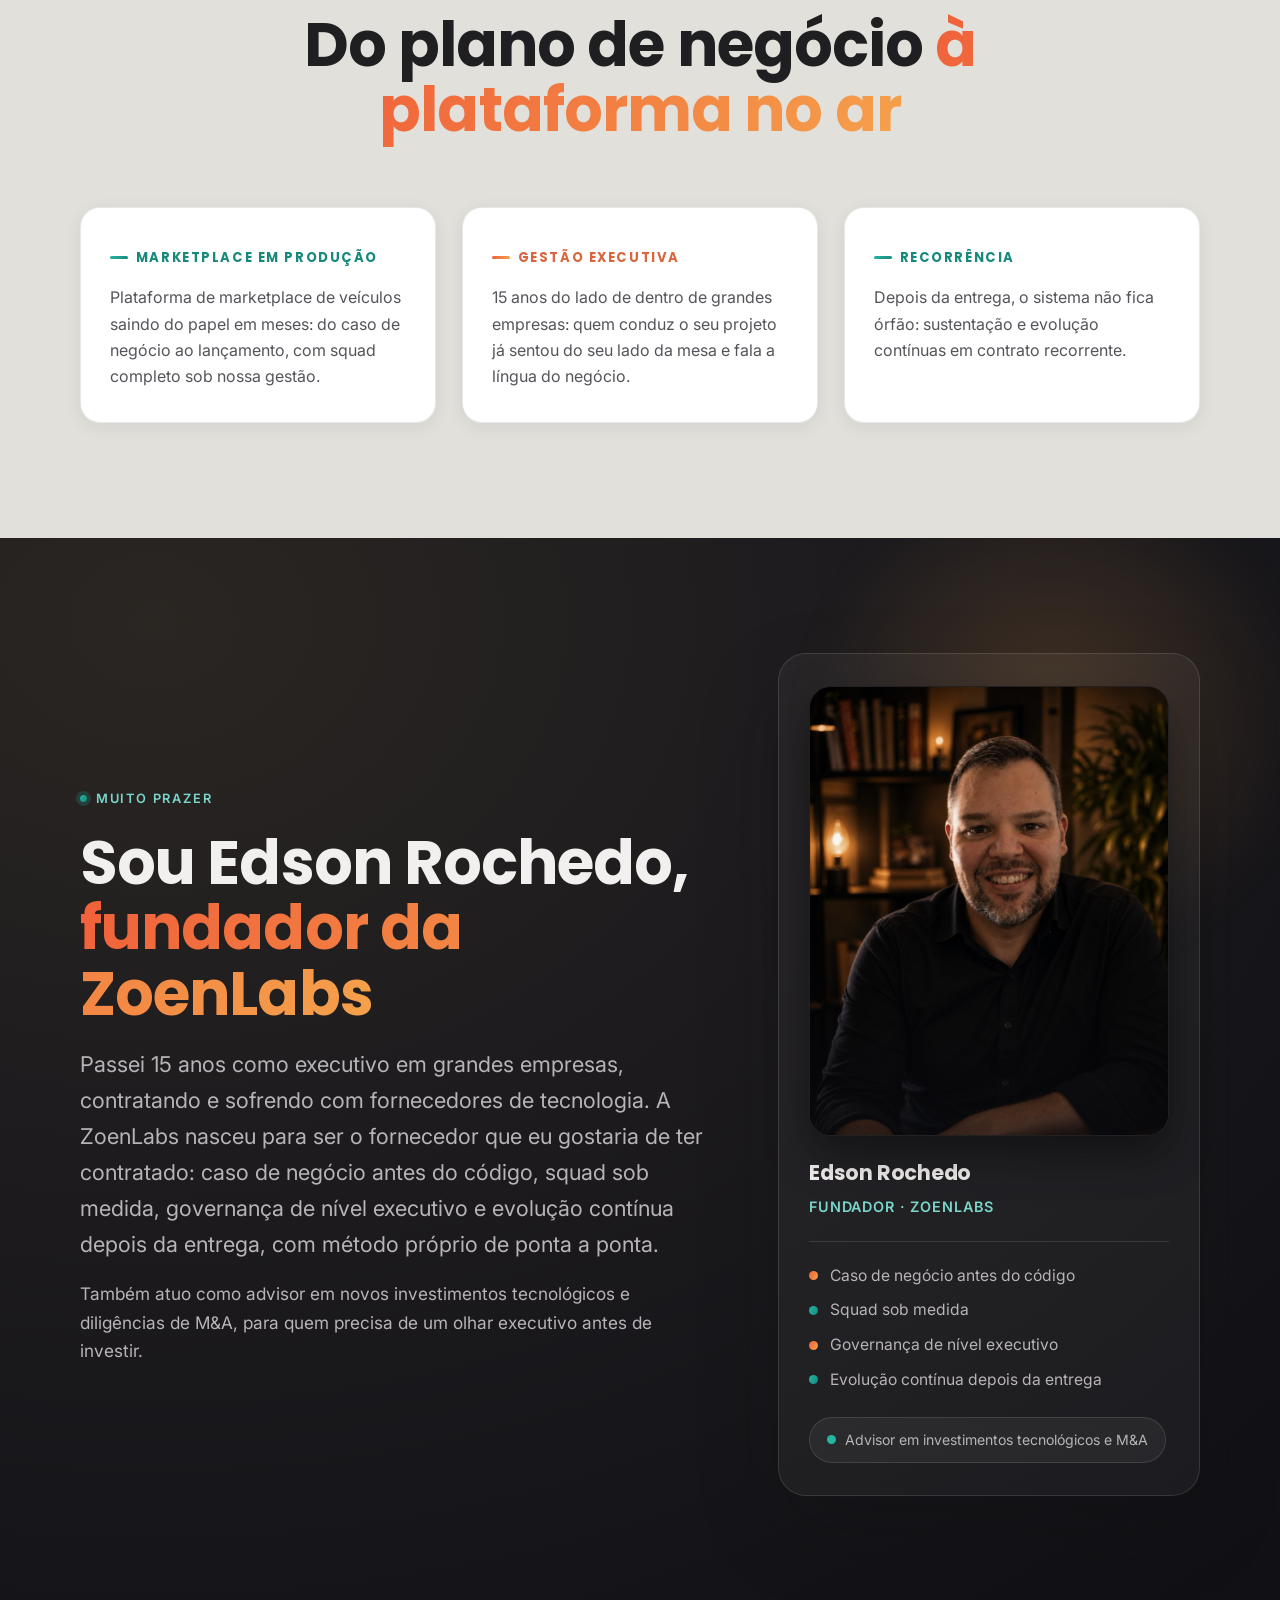
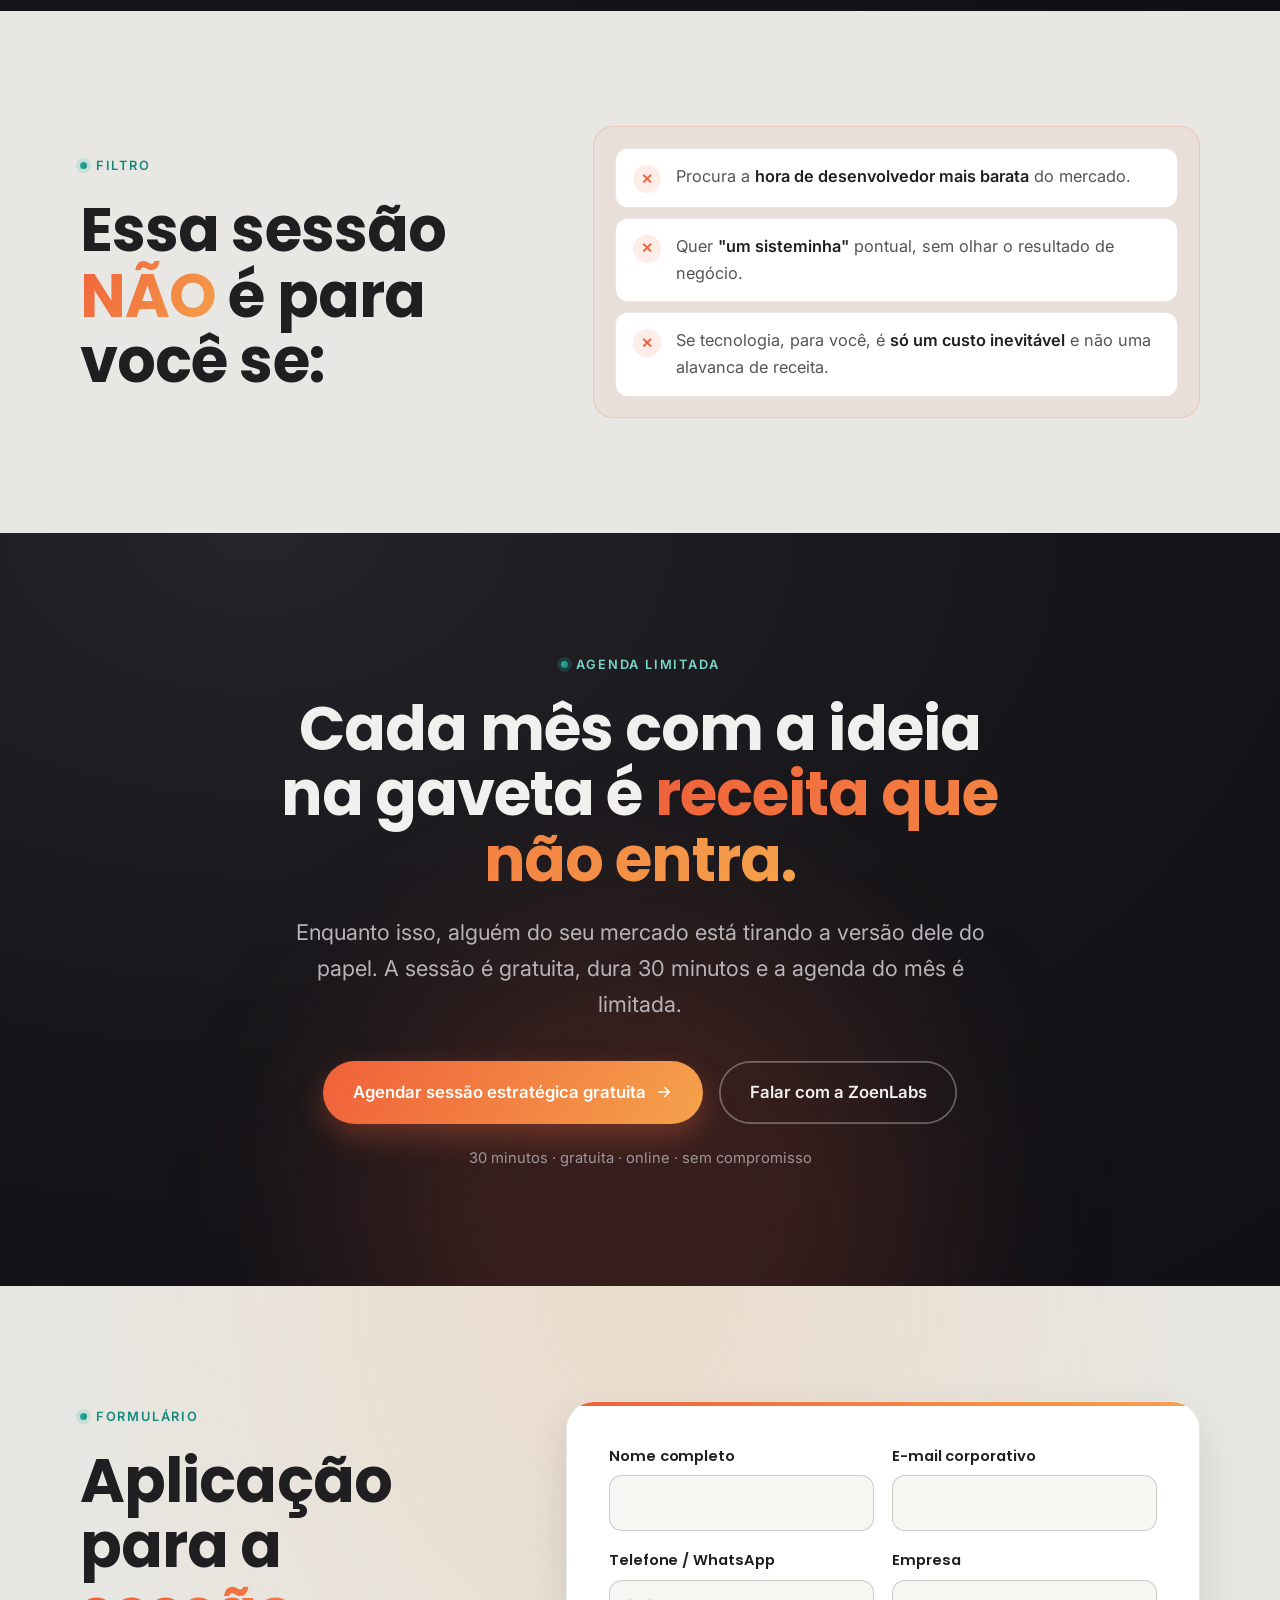
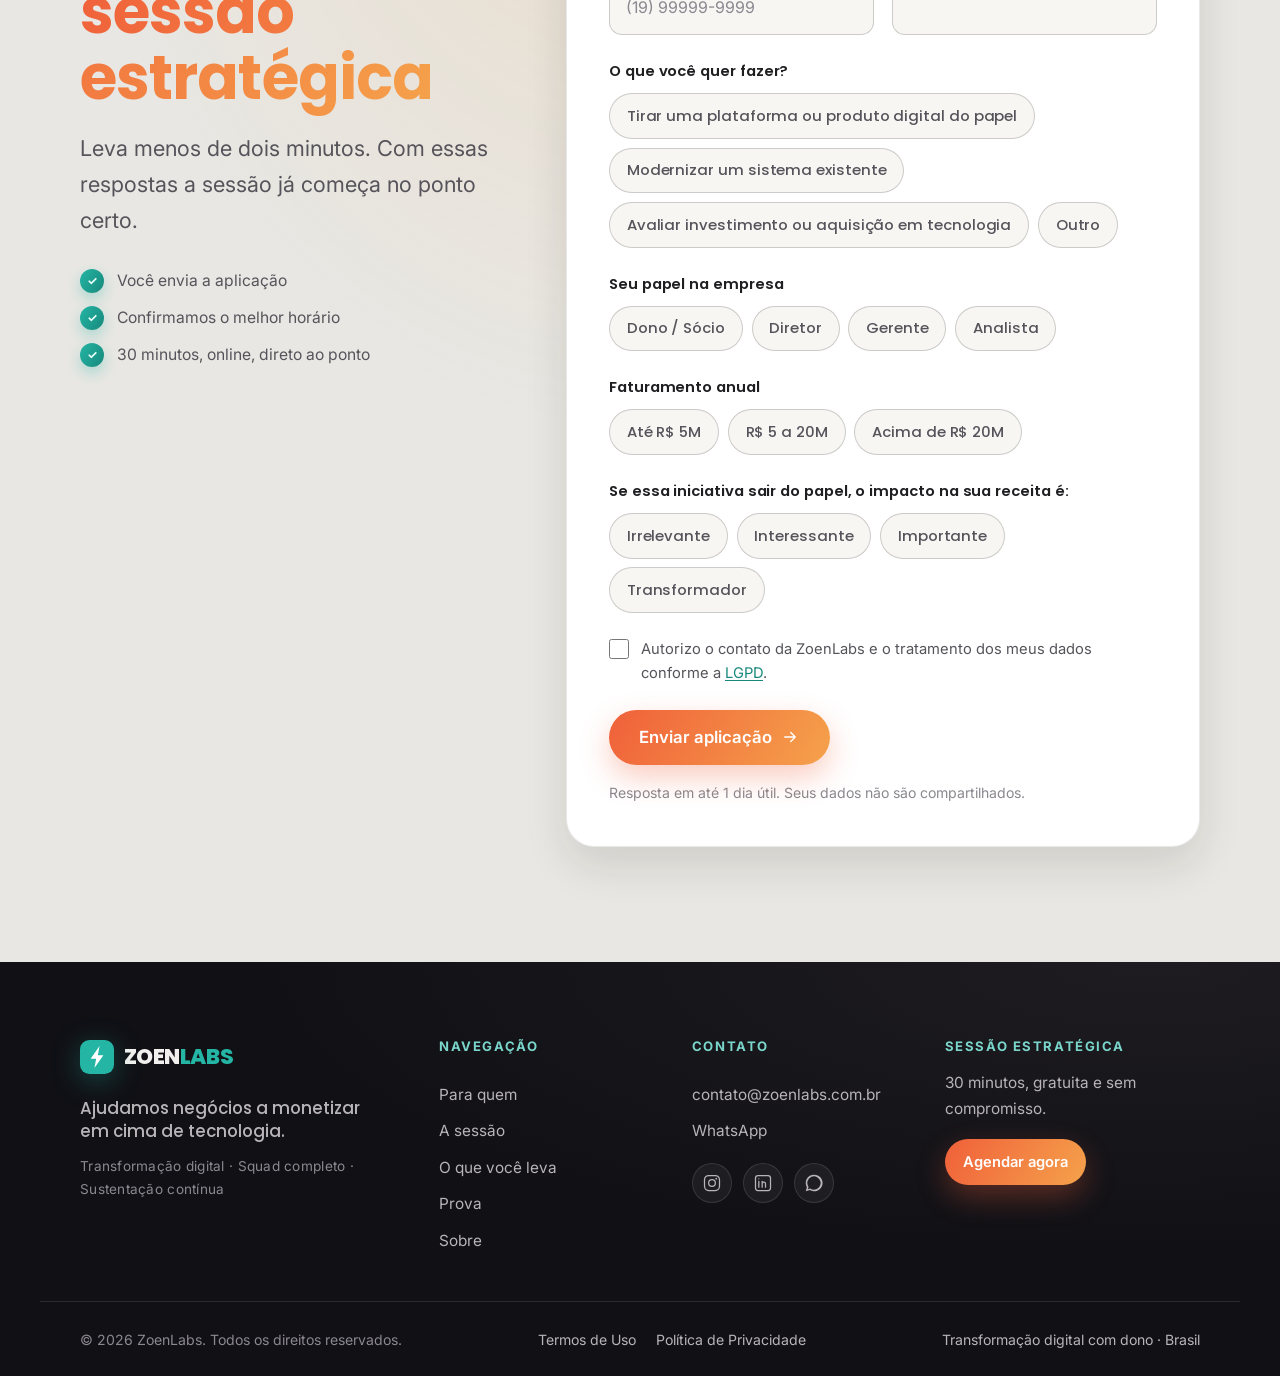
==== commit 92d178f9: "Retrofit do site: posicionamento digital e sessão estratégica Reconstrói a landing page a partir do " ====
--- a/index.html
+++ b/index.html
@@ -7,9 +7,9 @@
   <meta name="theme-color" content="#17161a" media="(prefers-color-scheme: dark)" />
 
   <!-- ===================== SEO PRINCIPAL ===================== -->
-  <title>ZoenLabs, Software house &amp; product builder | MVPs, sistemas, automações e IA</title>
-  <meta name="description" content="Software house e product builder no Brasil. Criamos MVPs, sistemas, automações e soluções com IA sob medida para transformar ideias em produtos digitais reais." />
-  <meta name="keywords" content="ZoenLabs, software house, product builder, desenvolvimento de MVP, sistemas sob medida, automação de processos, inteligência artificial, integrações de sistemas, e-commerce, desenvolvimento de software, criar aplicativo, digitalizar processos, produto digital" />
+  <title>ZoenLabs | Transformação digital com dono: monetize com tecnologia</title>
+  <meta name="description" content="Ajudamos negócios a se desenvolverem e monetizarem em cima de tecnologia, nova ou já existente. Da ideia à plataforma no ar, com squad completo e gestão de nível executivo. Agende uma sessão estratégica gratuita de 30 minutos." />
+  <meta name="keywords" content="ZoenLabs, transformação digital, monetizar com tecnologia, plataforma digital, squad completo, gestão executiva de tecnologia, modernização de sistemas, sessão estratégica, advisor tecnologia, due diligence tecnologia, M&A tecnologia, desenvolvimento de plataforma, produto digital" />
   <meta name="author" content="ZoenLabs" />
   <meta name="robots" content="index, follow, max-image-preview:large, max-snippet:-1, max-video-preview:-1" />
   <meta name="googlebot" content="index, follow" />
@@ -26,21 +26,21 @@
   <meta property="og:site_name" content="ZoenLabs" />
   <meta property="og:locale" content="pt_BR" />
   <meta property="og:url" content="https://zoenlabs.com.br/" />
-  <meta property="og:title" content="ZoenLabs, Tecnologia com vida. Produtos digitais com propósito." />
-  <meta property="og:description" content="Criamos MVPs, sistemas, plataformas, automações e soluções com IA sob medida para transformar ideias, processos e desafios em produtos digitais reais." />
+  <meta property="og:title" content="Quanta receita a tecnologia ainda não gerou para o seu negócio?" />
+  <meta property="og:description" content="Ajudamos negócios a monetizar em cima de tecnologia. Squad completo, gestão executiva e evolução contínua. Sessão estratégica gratuita de 30 minutos." />
   <meta property="og:image" content="https://zoenlabs.com.br/assets/img/og-zoenlabs.jpg" />
   <meta property="og:image:secure_url" content="https://zoenlabs.com.br/assets/img/og-zoenlabs.jpg" />
   <meta property="og:image:type" content="image/jpeg" />
   <meta property="og:image:width" content="1200" />
   <meta property="og:image:height" content="630" />
-  <meta property="og:image:alt" content="ZoenLabs, Dê vida ao projeto que pode transformar o seu negócio." />
+  <meta property="og:image:alt" content="ZoenLabs, transformação digital com dono." />
 
   <!-- ===================== TWITTER / X ===================== -->
   <meta name="twitter:card" content="summary_large_image" />
-  <meta name="twitter:title" content="ZoenLabs, Tecnologia com vida. Produtos digitais com propósito." />
-  <meta name="twitter:description" content="MVPs, sistemas, plataformas, automações e soluções com IA sob medida para transformar ideias em produtos digitais reais." />
+  <meta name="twitter:title" content="Quanta receita a tecnologia ainda não gerou para o seu negócio?" />
+  <meta name="twitter:description" content="Ajudamos negócios a monetizar em cima de tecnologia. Sessão estratégica gratuita de 30 minutos." />
   <meta name="twitter:image" content="https://zoenlabs.com.br/assets/img/og-zoenlabs.jpg" />
-  <meta name="twitter:image:alt" content="ZoenLabs, software house e product builder." />
+  <meta name="twitter:image:alt" content="ZoenLabs, transformação digital com dono." />
 
   <!-- ===================== FAVICON / ÍCONES ===================== -->
   <link rel="icon" href="favicon.ico?v=2" sizes="any" />
@@ -60,23 +60,31 @@
         "@type": ["Organization", "ProfessionalService"],
         "@id": "https://zoenlabs.com.br/#organization",
         "name": "ZoenLabs",
-        "alternateName": "ZoenLabs Software House",
+        "alternateName": "Zoen Labs",
         "url": "https://zoenlabs.com.br/",
         "logo": "https://zoenlabs.com.br/assets/img/favicon-512.png",
         "image": "https://zoenlabs.com.br/assets/img/og-zoenlabs.jpg",
-        "description": "Software house e product builder que transforma ideias, operações e desafios de negócio em produtos digitais funcionais: MVPs, sistemas, plataformas, automações e soluções com inteligência artificial sob medida.",
-        "slogan": "Tecnologia com vida. Produtos digitais com propósito.",
+        "description": "Ajudamos negócios a se desenvolverem e monetizarem em cima de tecnologia, nova ou já existente. Da ideia à plataforma no ar, com squad completo, gestão de nível executivo e evolução contínua depois da entrega.",
+        "slogan": "Transformação digital com dono.",
+        "founder": {
+          "@type": "Person",
+          "@id": "https://zoenlabs.com.br/#founder",
+          "name": "Edson Rochedo",
+          "jobTitle": "Fundador",
+          "image": "https://zoenlabs.com.br/assets/img/edson-rochedo.jpg",
+          "description": "Executivo com 15 anos em grandes empresas. Fundador da ZoenLabs e advisor em investimentos tecnológicos e diligências de M&A."
+        },
         "email": "contato@zoenlabs.com.br",
         "inLanguage": "pt-BR",
         "areaServed": { "@type": "Country", "name": "Brasil" },
         "knowsAbout": [
-          "Desenvolvimento de MVP",
-          "Sistemas e plataformas sob medida",
-          "Automação de processos",
-          "Inteligência artificial aplicada",
-          "Integração de sistemas e APIs",
-          "E-commerce e marketplaces",
-          "Evolução e sustentação de produto digital"
+          "Transformação digital",
+          "Monetização com tecnologia",
+          "Desenvolvimento de plataformas digitais",
+          "Modernização de sistemas",
+          "Gestão executiva de projetos de tecnologia",
+          "Sustentação e evolução contínua de sistemas",
+          "Advisory em investimentos tecnológicos e M&A"
         ],
         "contactPoint": {
           "@type": "ContactPoint",
@@ -89,12 +97,11 @@
           "https://www.linkedin.com/company/zoenlabs/"
         ],
         "makesOffer": [
-          { "@type": "Offer", "itemOffered": { "@type": "Service", "name": "MVPs e produtos digitais", "description": "Primeiras versões para validar, vender e evoluir com inteligência." } },
-          { "@type": "Offer", "itemOffered": { "@type": "Service", "name": "Sistemas e plataformas sob medida", "description": "Soluções específicas para operações, equipes e processos reais." } },
-          { "@type": "Offer", "itemOffered": { "@type": "Service", "name": "Automações e inteligência artificial", "description": "Fluxos, agentes e recursos de IA aplicados à rotina do negócio." } },
-          { "@type": "Offer", "itemOffered": { "@type": "Service", "name": "Integrações e modernização", "description": "Conexão entre sistemas, APIs, ferramentas e operações." } },
-          { "@type": "Offer", "itemOffered": { "@type": "Service", "name": "E-commerce e experiências conversacionais", "description": "Soluções para vender, atender e operar com mais eficiência." } },
-          { "@type": "Offer", "itemOffered": { "@type": "Service", "name": "Evolução e sustentação de produto", "description": "Acompanhamento, melhorias e crescimento contínuo." } }
+          { "@type": "Offer", "price": "0", "priceCurrency": "BRL", "itemOffered": { "@type": "Service", "name": "Sessão estratégica gratuita de 30 minutos", "description": "Mapeamos onde a tecnologia pode gerar ou destravar receita no seu negócio: o que vale construir, o que vale modernizar e por onde começar." } },
+          { "@type": "Offer", "itemOffered": { "@type": "Service", "name": "Plataformas e produtos digitais do papel ao ar", "description": "Caso de negócio, squad completo e gestão executiva do início ao fim." } },
+          { "@type": "Offer", "itemOffered": { "@type": "Service", "name": "Modernização de sistemas existentes", "description": "Transformar sistemas que só geram custo em sistemas que geram resultado." } },
+          { "@type": "Offer", "itemOffered": { "@type": "Service", "name": "Sustentação e evolução contínua", "description": "Depois da entrega, o sistema não fica órfão: evolução mensal em contrato recorrente." } },
+          { "@type": "Offer", "itemOffered": { "@type": "Service", "name": "Advisory em investimentos tecnológicos e M&A", "description": "Olhar executivo antes de investir ou adquirir tecnologia." } }
         ]
       },
       {
@@ -102,7 +109,7 @@
         "@id": "https://zoenlabs.com.br/#website",
         "url": "https://zoenlabs.com.br/",
         "name": "ZoenLabs",
-        "description": "Software house e product builder, MVPs, sistemas, plataformas, automações e IA sob medida.",
+        "description": "Transformação digital com dono. Ajudamos negócios a monetizar em cima de tecnologia.",
         "inLanguage": "pt-BR",
         "publisher": { "@id": "https://zoenlabs.com.br/#organization" }
       },
@@ -112,28 +119,28 @@
         "mainEntity": [
           {
             "@type": "Question",
-            "name": "O que é a ZoenLabs?",
-            "acceptedAnswer": { "@type": "Answer", "text": "A ZoenLabs é uma software house e product builder que ajuda empresas e empreendedores a transformar ideias, processos e desafios de negócio em produtos digitais reais, de MVPs a sistemas, plataformas, automações e soluções com inteligência artificial." }
+            "name": "O que a ZoenLabs faz?",
+            "acceptedAnswer": { "@type": "Answer", "text": "A ZoenLabs ajuda negócios a se desenvolverem e monetizarem em cima de tecnologia, seja ela nova ou já existente. Desenhamos o caso de negócio, montamos o squad, entregamos a plataforma funcionando e seguimos evoluindo o sistema em contrato recorrente." }
           },
           {
             "@type": "Question",
-            "name": "A ZoenLabs é apenas um CRM ou uma ferramenta pronta?",
-            "acceptedAnswer": { "@type": "Answer", "text": "Não. A ZoenLabs não é uma ferramenta isolada: é uma software house que desenha e constrói soluções digitais sob medida para o contexto de cada negócio, do MVP à evolução contínua do produto." }
-          },
-          {
-            "@type": "Question",
-            "name": "A ZoenLabs cria MVP para validar uma ideia?",
-            "acceptedAnswer": { "@type": "Answer", "text": "Sim. Começamos enxuto: construímos a primeira versão do produto (MVP) focada no que gera valor mais rápido, colocamos em funcionamento e evoluímos com o crescimento do projeto." }
-          },
-          {
-            "@type": "Question",
-            "name": "A ZoenLabs trabalha com inteligência artificial?",
-            "acceptedAnswer": { "@type": "Answer", "text": "Sim. Aplicamos IA com propósito, fluxos, agentes e recursos de inteligência artificial na rotina do negócio, onde ela gera valor concreto, e não por modismo." }
+            "name": "O que é a sessão estratégica gratuita?",
+            "acceptedAnswer": { "@type": "Answer", "text": "É uma conversa de 30 minutos, sem custo, em que mapeamos juntos onde a tecnologia pode gerar ou destravar receita no seu negócio: o que vale construir, o que vale modernizar e por onde começar. Você sai com um mapa de monetização, o desenho do caminho e a ordem de ataque, mesmo que nunca feche nada conosco." }
           },
           {
             "@type": "Question",
             "name": "Para quem a ZoenLabs é indicada?",
-            "acceptedAnswer": { "@type": "Answer", "text": "Para empresários que precisam digitalizar processos, negócios que dependem de planilhas e ferramentas desconectadas, empreendedores que querem tirar uma ideia do papel com um MVP e empresas que já têm um produto e precisam evoluir." }
+            "acceptedAnswer": { "@type": "Answer", "text": "Para donos, sócios e diretores de empresas em crescimento com uma ideia de plataforma parada na gaveta, ou com um sistema que só gera custo quando deveria gerar resultado, e para quem não quer montar e gerenciar um time de tecnologia por conta própria." }
+          },
+          {
+            "@type": "Question",
+            "name": "A ZoenLabs é uma terceirização de desenvolvimento?",
+            "acceptedAnswer": { "@type": "Answer", "text": "Não. É transformação digital com dono: caso de negócio antes do código, squad completo sob nossa gestão, alguém de nível executivo respondendo pelo resultado do início ao fim e evolução contínua depois da entrega." }
+          },
+          {
+            "@type": "Question",
+            "name": "A ZoenLabs atua em investimentos e M&A de tecnologia?",
+            "acceptedAnswer": { "@type": "Answer", "text": "Sim. O fundador, Edson Rochedo, atua como advisor em novos investimentos tecnológicos e diligências de M&A, para quem precisa de um olhar executivo antes de investir." }
           }
         ]
       }
@@ -146,7 +153,7 @@
   <link rel="preconnect" href="https://fonts.gstatic.com" crossorigin />
   <link href="https://fonts.googleapis.com/css2?family=Poppins:wght@500;600;700;800&family=Inter:wght@400;500;600;700&display=swap" rel="stylesheet" />
 
-  <link rel="stylesheet" href="assets/css/styles.css?v=7" />
+  <link rel="stylesheet" href="assets/css/styles.css?v=8" />
 </head>
 <body>
   <div class="grain" aria-hidden="true"></div>
@@ -165,15 +172,15 @@
       </a>
 
       <nav class="nav__links" aria-label="Navegação principal">
-        <a href="#conceito">Conceito</a>
-        <a href="#solucoes">Soluções</a>
-        <a href="#processo">Processo</a>
-        <a href="#diferencial">Diferencial</a>
-        <a href="#autoridade">Sobre</a>
+        <a href="#para-quem">Para quem</a>
+        <a href="#sessao">A sessão</a>
+        <a href="#prova">Prova</a>
+        <a href="#fundador">Sobre</a>
+        <a href="#aplicacao">Aplicação</a>
       </nav>
 
       <div class="nav__actions">
-        <a href="#contato" class="btn btn--primary btn--sm">Falar sobre meu projeto</a>
+        <a href="#aplicacao" class="btn btn--primary btn--sm">Agendar sessão gratuita</a>
         <button class="nav__toggle" id="navToggle" aria-label="Abrir menu" aria-expanded="false">
           <span></span><span></span><span></span>
         </button>
@@ -181,17 +188,17 @@
     </div>
 
     <div class="nav__mobile" id="navMobile" hidden>
-      <a href="#conceito">Conceito</a>
-      <a href="#solucoes">Soluções</a>
-      <a href="#processo">Processo</a>
-      <a href="#diferencial">Diferencial</a>
-      <a href="#autoridade">Sobre</a>
-      <a href="#contato" class="btn btn--primary">Falar sobre meu projeto</a>
+      <a href="#para-quem">Para quem</a>
+      <a href="#sessao">A sessão</a>
+      <a href="#prova">Prova</a>
+      <a href="#fundador">Sobre</a>
+      <a href="#aplicacao">Aplicação</a>
+      <a href="#aplicacao" class="btn btn--primary">Agendar sessão gratuita</a>
     </div>
   </header>
 
   <main>
-    <!-- ======================= HERO ======================= -->
+    <!-- ======================= 1. HERO ======================= -->
     <section class="hero" id="inicio">
       <div class="hero__glow hero__glow--warm" aria-hidden="true"></div>
       <div class="hero__glow hero__glow--teal" aria-hidden="true"></div>
@@ -200,35 +207,32 @@
         <div class="hero__lead">
           <span class="eyebrow reveal">
             <span class="eyebrow__dot"></span>
-            Software house &amp; product builder
+            Transformação digital
           </span>
 
           <h1 class="hero__title reveal" data-reveal-delay="1">
-            Dê vida ao projeto que pode
-            <span class="text-accent">transformar o seu negócio</span>
+            Quanta receita a tecnologia
+            <span class="text-accent">ainda não gerou</span>
+            para o seu negócio?
           </h1>
 
           <p class="hero__subtitle reveal" data-reveal-delay="2">
-            Criamos MVPs, sistemas, plataformas, automações e soluções com
-            inteligência artificial para empresas e empreendedores que precisam
-            transformar ideias, processos e desafios em produtos digitais reais.
+            Ajudamos negócios a se desenvolverem e monetizarem em cima de
+            tecnologia, seja ela nova ou já existente. Da ideia à plataforma
+            no ar, com squad completo e gestão de nível executivo do início ao fim.
           </p>
 
           <div class="hero__cta reveal" data-reveal-delay="3">
-            <a href="#contato" class="btn btn--primary btn--lg">
-              Quero tirar meu projeto do papel
+            <a href="#aplicacao" class="btn btn--primary btn--lg">
+              Quero monetizar com tecnologia
               <svg viewBox="0 0 24 24" width="18" height="18" fill="none" aria-hidden="true"><path d="M5 12h14M13 6l6 6-6 6" stroke="currentColor" stroke-width="1.8" stroke-linecap="round" stroke-linejoin="round"/></svg>
             </a>
-            <a href="#video" class="btn btn--ghost btn--lg">
-              <svg viewBox="0 0 24 24" width="16" height="16" fill="currentColor" aria-hidden="true"><path d="M8 5v14l11-7z"/></svg>
-              Conhecer a ZoenLabs
-            </a>
           </div>
 
           <ul class="hero__badges reveal" data-reveal-delay="4">
-            <li><strong>MVPs</strong> validados rápido</li>
-            <li><strong>IA</strong> com propósito</li>
-            <li><strong>Evolução</strong> contínua</li>
+            <li><strong>Squad</strong> completo</li>
+            <li><strong>Gestão</strong> de nível executivo</li>
+            <li><strong>Evolução</strong> contínua após a entrega</li>
           </ul>
         </div>
 
@@ -253,324 +257,399 @@
             </button>
           </div>
           <div class="hero__chip hero__chip--1">
-            <svg viewBox="0 0 24 24" width="16" height="16" fill="none"><path d="M12 3l2.2 4.8L19 9l-3.5 3.4.8 4.9-4.3-2.3-4.3 2.3.8-4.9L5 9l4.8-1.2z" stroke="currentColor" stroke-width="1.4" stroke-linejoin="round"/></svg>
-            IA aplicada
+            <svg viewBox="0 0 24 24" width="16" height="16" fill="none" aria-hidden="true"><path d="M4 17l5-6 4 3 7-8" stroke="currentColor" stroke-width="1.6" stroke-linecap="round" stroke-linejoin="round"/><path d="M15 6h5v5" stroke="currentColor" stroke-width="1.6" stroke-linecap="round" stroke-linejoin="round"/></svg>
+            Receita com tecnologia
           </div>
-          <div class="hero__chip hero__chip--2"><span class="pulse"></span> Produto no ar</div>
+          <div class="hero__chip hero__chip--2"><span class="pulse"></span> Plataforma no ar</div>
         </div>
       </div>
 
       <!-- Marquee / ticker -->
       <div class="marquee" aria-hidden="true">
         <div class="marquee__track">
-          <span>MVPs</span><i>✳</i><span>Sistemas sob medida</span><i>✳</i><span>Automações</span><i>✳</i><span>Inteligência artificial</span><i>✳</i><span>Plataformas</span><i>✳</i><span>Integrações</span><i>✳</i><span>E-commerce</span><i>✳</i><span>Evolução de produto</span><i>✳</i>
-          <span>MVPs</span><i>✳</i><span>Sistemas sob medida</span><i>✳</i><span>Automações</span><i>✳</i><span>Inteligência artificial</span><i>✳</i><span>Plataformas</span><i>✳</i><span>Integrações</span><i>✳</i><span>E-commerce</span><i>✳</i><span>Evolução de produto</span><i>✳</i>
-        </div>
-      </div>
-    </section>
-
-    <!-- ======================= CONCEITO ======================= -->
-    <section class="section section--concept" id="conceito">
-      <div class="container concept">
-        <div class="concept__aside reveal">
-          <span class="eyebrow"><span class="eyebrow__dot"></span> O conceito</span>
+          <span>Transformação digital</span><i>✳</i><span>Caso de negócio</span><i>✳</i><span>Squad completo</span><i>✳</i><span>Gestão executiva</span><i>✳</i><span>Plataformas no ar</span><i>✳</i><span>Modernização de sistemas</span><i>✳</i><span>Sustentação contínua</span><i>✳</i><span>Advisory em M&amp;A</span><i>✳</i>
+          <span>Transformação digital</span><i>✳</i><span>Caso de negócio</span><i>✳</i><span>Squad completo</span><i>✳</i><span>Gestão executiva</span><i>✳</i><span>Plataformas no ar</span><i>✳</i><span>Modernização de sistemas</span><i>✳</i><span>Sustentação contínua</span><i>✳</i><span>Advisory em M&amp;A</span><i>✳</i>
+        </div>
+      </div>
+    </section>
+
+    <!-- ======================= 2. PERSONA NOMEADA ======================= -->
+    <section class="section section--persona" id="para-quem">
+      <div class="container persona">
+        <div class="persona__aside reveal">
+          <span class="eyebrow"><span class="eyebrow__dot"></span> Para quem é</span>
           <h2 class="section__title">
-            Construímos projetos com
-            <span class="text-accent">vida e propósito</span>
+            Essa página é para você que quer
+            <span class="text-accent">transformar tecnologia em receita</span>
           </h2>
         </div>
 
-        <div class="concept__body reveal" data-reveal-delay="2">
+        <div class="persona__body reveal" data-reveal-delay="2">
           <p class="lead">
-            Na ZoenLabs, tecnologia não nasce para ser só bonita ou moderna.
-            Ela nasce para <strong>fazer sentido</strong>.
+            Dono, sócio ou diretor de empresa em crescimento com uma ideia de
+            plataforma parada na gaveta, ou com um sistema que só gera custo
+            quando deveria gerar resultado.
           </p>
-          <div class="concept__verbs">
-            <span>Organizar ideias.</span>
-            <span>Destravar operações.</span>
-            <span>Criar movimento.</span>
-            <span>Gerar resultado.</span>
+          <p class="persona__close">
+            Se montar e gerenciar um time de tecnologia não é o seu negócio,
+            mas a tecnologia é o próximo salto do seu negócio,
+            <strong>falo com você.</strong>
+          </p>
+          <ul class="persona__tags">
+            <li>Dono ou sócio</li>
+            <li>Diretor</li>
+            <li>Empresa em crescimento</li>
+          </ul>
+        </div>
+      </div>
+    </section>
+
+    <!-- ======================= 3. PROMESSA DA SESSÃO ======================= -->
+    <section class="section section--promise" id="sessao">
+      <div class="container">
+        <div class="promise reveal">
+          <div class="promise__content">
+            <span class="eyebrow"><span class="eyebrow__dot"></span> A oferta</span>
+            <h2 class="section__title">
+              Uma sessão estratégica gratuita
+              <span class="text-accent">de 30 minutos</span>
+            </h2>
+            <p class="section__text">
+              Mapeamos juntos onde a tecnologia pode gerar ou destravar receita
+              no seu negócio: o que vale construir, o que vale modernizar e por
+              onde começar.
+            </p>
+            <div class="promise__cta">
+              <a href="#aplicacao" class="btn btn--primary btn--lg">
+                Agendar minha sessão gratuita
+                <svg viewBox="0 0 24 24" width="18" height="18" fill="none" aria-hidden="true"><path d="M5 12h14M13 6l6 6-6 6" stroke="currentColor" stroke-width="1.8" stroke-linecap="round" stroke-linejoin="round"/></svg>
+              </a>
+            </div>
           </div>
-          <p class="concept__close">
-            É por isso que construímos projetos com vida e propósito, soluções
-            que servem ao negócio de verdade, não apenas à estética.
+          <ul class="promise__meta" aria-label="Detalhes da sessão">
+            <li>
+              <span class="promise__meta-num">30</span>
+              <span class="promise__meta-label">minutos, direto ao ponto</span>
+            </li>
+            <li>
+              <span class="promise__meta-num">R$ 0</span>
+              <span class="promise__meta-label">sem custo e sem compromisso</span>
+            </li>
+            <li>
+              <span class="promise__meta-num">1:1</span>
+              <span class="promise__meta-label">com quem responde pelo resultado</span>
+            </li>
+          </ul>
+        </div>
+      </div>
+    </section>
+
+    <!-- ======================= 4. REFLEXÃO ======================= -->
+    <section class="section section--reflect" id="reflexao">
+      <div class="container reflect">
+        <div class="reflect__head reveal">
+          <span class="eyebrow"><span class="eyebrow__dot"></span> Reflexão</span>
+          <h2 class="section__title">Pensa no seu <span class="text-accent">negócio hoje:</span></h2>
+        </div>
+
+        <ol class="reflect__list">
+          <li class="reflect__item reveal" data-reveal-delay="1">
+            <span class="reflect__num">01</span>
+            <p>Quantas ideias de produto digital <strong>morreram na gaveta</strong> por falta de quem tirasse do papel?</p>
+          </li>
+          <li class="reflect__item reveal" data-reveal-delay="2">
+            <span class="reflect__num">02</span>
+            <p>O seu sistema atual <strong>gera receita</strong> ou só gera custo e retrabalho?</p>
+          </li>
+          <li class="reflect__item reveal" data-reveal-delay="3">
+            <span class="reflect__num">03</span>
+            <p>Quem traduz o negócio para a tecnologia na sua empresa hoje: <strong>você mesmo?</strong></p>
+          </li>
+        </ol>
+      </div>
+    </section>
+
+    <!-- ======================= 5. POSSIBILIDADE (DARK) ======================= -->
+    <section class="section section--vision" id="possibilidade">
+      <div class="vision__glow" aria-hidden="true"></div>
+      <div class="container vision">
+        <div class="vision__head reveal">
+          <span class="eyebrow eyebrow--dark"><span class="eyebrow__dot"></span> Possibilidade</span>
+          <h2 class="section__title">Agora imagina <span class="text-accent">a mesma ideia:</span></h2>
+        </div>
+
+        <div class="vision__body reveal" data-reveal-delay="2">
+          <ul class="vision__steps">
+            <li><span class="check">✓</span><span>Desenhada como <strong>caso de negócio</strong></span></li>
+            <li><span class="check">✓</span><span>Construída por um <strong>squad completo</strong></span></li>
+            <li><span class="check">✓</span><span>No ar, <strong>gerando receita</strong></span></li>
+            <li><span class="check">✓</span><span>Com alguém de <strong>nível executivo</strong> respondendo pelo resultado do início ao fim</span></li>
+            <li><span class="check">✓</span><span><strong>Evoluindo todo mês</strong> depois da entrega</span></li>
+          </ul>
+          <p class="vision__statement">
+            Não é terceirização de desenvolvimento.
+            <span class="text-accent">É transformação digital com dono.</span>
           </p>
         </div>
       </div>
     </section>
 
-    <!-- ======================= PROBLEMA ======================= -->
-    <section class="section section--problem" id="problema">
-      <div class="container problem">
-        <div class="problem__head reveal">
-          <span class="eyebrow"><span class="eyebrow__dot"></span> O problema</span>
-          <h2 class="section__title">
-            Seu negócio não precisa de mais uma ferramenta.
-            <span class="text-accent">Precisa da solução certa.</span>
-          </h2>
-          <p class="section__text">
-            Muitas empresas tentam se adaptar a sistemas genéricos, acumulam
-            planilhas, processos manuais e ferramentas soltas. A ZoenLabs entra
-            para entender o contexto, desenhar a solução e construir a tecnologia
-            que realmente faz sentido para o negócio.
-          </p>
-        </div>
-
-        <ul class="problem__list reveal" data-reveal-delay="2">
-          <li><span class="problem__x">↯</span> Processos manuais que consomem tempo</li>
-          <li><span class="problem__x">↯</span> Sistemas desconectados que não conversam</li>
-          <li><span class="problem__x">↯</span> Ideias travadas que não saem do papel</li>
-          <li><span class="problem__x">↯</span> Planilhas soltas e informações espalhadas</li>
-          <li><span class="problem__x">↯</span> Operações confusas e difíceis de escalar</li>
-          <li><span class="problem__x">↯</span> Produtos digitais que nunca são lançados</li>
-        </ul>
-      </div>
-    </section>
-
-    <!-- ======================= O QUE CONSTRUÍMOS ======================= -->
-    <section class="section section--services" id="solucoes">
+    <!-- ======================= 6. O QUE GANHA NA SESSÃO ======================= -->
+    <section class="section section--gains" id="ganhos">
       <div class="container">
         <div class="section__head reveal">
-          <span class="eyebrow"><span class="eyebrow__dot"></span> O que construímos</span>
-          <h2 class="section__title">Soluções digitais sob medida, <span class="text-accent">do MVP à evolução contínua</span></h2>
-          <p class="section__text section__text--center">
-            Do primeiro esboço ao produto no ar. Escolhemos o caminho mais enxuto
-            para colocar valor em funcionamento, e evoluímos com o seu negócio.
-          </p>
-        </div>
-
-        <div class="cards">
-          <article class="card reveal" data-reveal-delay="1">
-            <div class="card__icon">
-              <svg viewBox="0 0 24 24" width="24" height="24" fill="none"><path d="M12 3l7 4v10l-7 4-7-4V7l7-4z" stroke="currentColor" stroke-width="1.5" stroke-linejoin="round"/><path d="M12 3v18M5 7l7 4 7-4" stroke="currentColor" stroke-width="1.5" stroke-linejoin="round" opacity=".5"/></svg>
-            </div>
-            <h3>MVPs e produtos digitais</h3>
-            <p>Primeiras versões para validar, vender e evoluir com inteligência, sem construir tudo de uma vez.</p>
+          <span class="eyebrow"><span class="eyebrow__dot"></span> O que você leva</span>
+          <h2 class="section__title">Em 30 minutos <span class="text-accent">você sai com:</span></h2>
+        </div>
+
+        <div class="gains">
+          <article class="gain reveal" data-reveal-delay="1">
+            <span class="gain__num">1</span>
+            <h3>Mapa de monetização</h3>
+            <p>As oportunidades reais de gerar ou ampliar receita com tecnologia no seu negócio, nomeadas.</p>
           </article>
-
-          <article class="card reveal" data-reveal-delay="2">
-            <div class="card__icon">
-              <svg viewBox="0 0 24 24" width="24" height="24" fill="none"><rect x="3" y="4" width="18" height="14" rx="2" stroke="currentColor" stroke-width="1.5"/><path d="M3 9h18M8 21h8" stroke="currentColor" stroke-width="1.5" stroke-linecap="round"/></svg>
-            </div>
-            <h3>Sistemas e plataformas sob medida</h3>
-            <p>Soluções específicas para operações, equipes e processos reais, feitas para o jeito que o seu negócio funciona.</p>
+          <article class="gain reveal" data-reveal-delay="2">
+            <span class="gain__num">2</span>
+            <h3>O desenho do caminho</h3>
+            <p>O que construir ou modernizar primeiro e o que isso exige de investimento e prazo.</p>
           </article>
-
-          <article class="card reveal" data-reveal-delay="3">
-            <div class="card__icon">
-              <svg viewBox="0 0 24 24" width="24" height="24" fill="none"><circle cx="12" cy="12" r="3.2" stroke="currentColor" stroke-width="1.5"/><path d="M12 2v3M12 19v3M2 12h3M19 12h3M5 5l2 2M17 17l2 2M19 5l-2 2M7 17l-2 2" stroke="currentColor" stroke-width="1.5" stroke-linecap="round"/></svg>
-            </div>
-            <h3>Automações e inteligência artificial</h3>
-            <p>Fluxos, agentes e recursos de IA aplicados à rotina do negócio, para eliminar trabalho manual e ganhar escala.</p>
+          <article class="gain reveal" data-reveal-delay="3">
+            <span class="gain__num">3</span>
+            <h3>A ordem de ataque</h3>
+            <p>Por onde começar para ver resultado primeiro, mesmo que você nunca feche nada conosco.</p>
           </article>
-
-          <article class="card reveal" data-reveal-delay="1">
-            <div class="card__icon">
-              <svg viewBox="0 0 24 24" width="24" height="24" fill="none"><path d="M8 7L3 12l5 5M16 7l5 5-5 5" stroke="currentColor" stroke-width="1.5" stroke-linecap="round" stroke-linejoin="round"/><path d="M13 5l-2 14" stroke="currentColor" stroke-width="1.5" stroke-linecap="round" opacity=".5"/></svg>
-            </div>
-            <h3>Integrações e modernização</h3>
-            <p>Conexão entre sistemas, APIs, ferramentas e operações, para dados que fluem e times que param de digitar duas vezes.</p>
-          </article>
-
-          <article class="card reveal" data-reveal-delay="2">
-            <div class="card__icon">
-              <svg viewBox="0 0 24 24" width="24" height="24" fill="none"><path d="M4 6h16l-1.5 9H6L5 4H3" stroke="currentColor" stroke-width="1.5" stroke-linecap="round" stroke-linejoin="round"/><circle cx="8" cy="19" r="1.4" fill="currentColor"/><circle cx="17" cy="19" r="1.4" fill="currentColor"/></svg>
-            </div>
-            <h3>E-commerce e experiências conversacionais</h3>
-            <p>Marketplaces, lojas e atendimentos por chat, soluções para vender, atender e operar com mais eficiência.</p>
-          </article>
-
-          <article class="card reveal" data-reveal-delay="3">
-            <div class="card__icon">
-              <svg viewBox="0 0 24 24" width="24" height="24" fill="none"><path d="M4 18c3-8 13-8 16 0" stroke="currentColor" stroke-width="1.5" stroke-linecap="round"/><path d="M12 3v5M9 6l3-3 3 3" stroke="currentColor" stroke-width="1.5" stroke-linecap="round" stroke-linejoin="round"/></svg>
-            </div>
-            <h3>Evolução e sustentação de produto</h3>
-            <p>Acompanhamento, melhorias e crescimento contínuo, para o produto amadurecer com segurança ao lado do negócio.</p>
-          </article>
-        </div>
-      </div>
-    </section>
-
-    <!-- ======================= COMO TRABALHAMOS ======================= -->
-    <section class="section section--process" id="processo">
+        </div>
+
+        <div class="gains__cta reveal" data-reveal-delay="3">
+          <a href="#aplicacao" class="btn btn--primary btn--lg">
+            Quero meu mapa de monetização
+            <svg viewBox="0 0 24 24" width="18" height="18" fill="none" aria-hidden="true"><path d="M5 12h14M13 6l6 6-6 6" stroke="currentColor" stroke-width="1.8" stroke-linecap="round" stroke-linejoin="round"/></svg>
+          </a>
+        </div>
+      </div>
+    </section>
+
+    <!-- ======================= 7. PROVA ======================= -->
+    <section class="section section--proof" id="prova">
       <div class="container">
         <div class="section__head reveal">
-          <span class="eyebrow eyebrow--dark"><span class="eyebrow__dot"></span> Como trabalhamos</span>
-          <h2 class="section__title">Um caminho simples, <span class="text-accent">claro e confiável</span></h2>
-        </div>
-
-        <ol class="steps">
-          <li class="step reveal" data-reveal-delay="1">
-            <span class="step__num">01</span>
-            <h3>Entendemos o negócio</h3>
-            <p>Mergulhamos no contexto, nas dores e nos objetivos antes de escrever uma linha de código.</p>
-          </li>
-          <li class="step reveal" data-reveal-delay="2">
-            <span class="step__num">02</span>
-            <h3>Desenhamos a solução</h3>
-            <p>Definimos o escopo certo, o fluxo e a arquitetura para resolver o problema real.</p>
-          </li>
-          <li class="step reveal" data-reveal-delay="3">
-            <span class="step__num">03</span>
-            <h3>Construímos a primeira versão</h3>
-            <p>Colocamos de pé um MVP enxuto, focado no que gera valor mais rápido.</p>
-          </li>
-          <li class="step reveal" data-reveal-delay="4">
-            <span class="step__num">04</span>
-            <h3>Colocamos em funcionamento</h3>
-            <p>Lançamos, acompanhamos o uso real e ajustamos com base em evidências.</p>
-          </li>
-          <li class="step reveal" data-reveal-delay="5">
-            <span class="step__num">05</span>
-            <h3>Evoluímos com o crescimento</h3>
-            <p>Melhoramos e escalamos o produto na medida em que o negócio avança.</p>
-          </li>
-        </ol>
-
-        <p class="process__note reveal" data-reveal-delay="2">
-          Sem complicação desnecessária. Sem construir tudo de uma vez.
-          <strong>Começamos enxuto, validamos rápido e evoluímos com clareza.</strong>
-        </p>
-      </div>
-    </section>
-
-    <!-- ======================= DIFERENCIAL ======================= -->
-    <section class="section section--diff" id="diferencial">
-      <div class="container diff">
-        <div class="diff__head reveal">
-          <span class="eyebrow"><span class="eyebrow__dot"></span> Por que a ZoenLabs</span>
-          <h2 class="section__title">Estratégia e execução <span class="text-accent">no mesmo parceiro</span></h2>
-          <p class="section__text">
-            Unimos visão de negócio, experiência de produto e capacidade técnica.
-            Não entregamos só telas, entregamos soluções pensadas para funcionar
-            no mundo real.
+          <span class="eyebrow"><span class="eyebrow__dot"></span> Prova</span>
+          <h2 class="section__title">Do plano de negócio <span class="text-accent">à plataforma no ar</span></h2>
+        </div>
+
+        <div class="proofs">
+          <article class="proof reveal" data-reveal-delay="1">
+            <span class="proof__label">Marketplace em produção</span>
+            <p>Plataforma de marketplace de veículos saindo do papel em meses: do caso de negócio ao lançamento, com squad completo sob nossa gestão.</p>
+          </article>
+          <article class="proof reveal" data-reveal-delay="2">
+            <span class="proof__label">Gestão executiva</span>
+            <p>15 anos do lado de dentro de grandes empresas: quem conduz o seu projeto já sentou do seu lado da mesa e fala a língua do negócio.</p>
+          </article>
+          <article class="proof reveal" data-reveal-delay="3">
+            <span class="proof__label">Recorrência</span>
+            <p>Depois da entrega, o sistema não fica órfão: sustentação e evolução contínuas em contrato recorrente.</p>
+          </article>
+        </div>
+
+        <!--
+          [validar] Depoimento do cliente do marketplace ou métrica citável do projeto.
+          Quando autorizado, inserir aqui um bloco <figure class="testimonial"> com a citação,
+          nome, cargo e empresa.
+        -->
+      </div>
+    </section>
+
+    <!-- ======================= 8. MUITO PRAZER (DARK) ======================= -->
+    <section class="section section--founder" id="fundador">
+      <div class="founder__glow" aria-hidden="true"></div>
+      <div class="container founder">
+        <div class="founder__content reveal">
+          <span class="eyebrow eyebrow--dark"><span class="eyebrow__dot"></span> Muito prazer</span>
+          <h2 class="section__title">Sou Edson Rochedo, <span class="text-accent">fundador da ZoenLabs</span></h2>
+          <p class="founder__text">
+            Passei 15 anos como executivo em grandes empresas, contratando e
+            sofrendo com fornecedores de tecnologia. A ZoenLabs nasceu para ser
+            o fornecedor que eu gostaria de ter contratado: caso de negócio antes
+            do código, squad sob medida, governança de nível executivo e evolução
+            contínua depois da entrega, com método próprio de ponta a ponta.
           </p>
-        </div>
-
-        <ul class="diff__list reveal" data-reveal-delay="2">
-          <li>
-            <span class="check">✓</span>
-            <div><strong>Visão de negócio antes da tecnologia</strong><p>Primeiro o problema e o resultado. A ferramenta vem depois.</p></div>
-          </li>
-          <li>
-            <span class="check">✓</span>
-            <div><strong>Estratégia e execução no mesmo lugar</strong><p>Do plano ao produto no ar, sem trocar de fornecedor no meio do caminho.</p></div>
-          </li>
-          <li>
-            <span class="check">✓</span>
-            <div><strong>IA com propósito, não por modinha</strong><p>Aplicamos inteligência artificial onde ela gera valor concreto.</p></div>
-          </li>
-          <li>
-            <span class="check">✓</span>
-            <div><strong>Começar simples sem comprometer o futuro</strong><p>Arquitetura enxuta hoje, preparada para crescer amanhã.</p></div>
-          </li>
-          <li>
-            <span class="check">✓</span>
-            <div><strong>Experiência com produto, operação e tecnologia</strong><p>Entendemos o negócio de ponta a ponta, não só o código.</p></div>
-          </li>
-          <li>
-            <span class="check">✓</span>
-            <div><strong>Soluções pensadas para o mundo real</strong><p>Feitas para serem usadas, sustentadas e evoluídas de verdade.</p></div>
-          </li>
+          <p class="founder__text">
+            Também atuo como advisor em novos investimentos tecnológicos e
+            diligências de M&amp;A, para quem precisa de um olhar executivo antes
+            de investir.
+          </p>
+        </div>
+
+        <aside class="founder__aside reveal" data-reveal-delay="2">
+          <div class="founder__card">
+            <div class="founder__photo">
+              <img src="assets/img/edson-rochedo.jpg" alt="Edson Rochedo, fundador da ZoenLabs" width="800" height="1000" loading="lazy" decoding="async" />
+            </div>
+            <span class="founder__name">Edson Rochedo</span>
+            <span class="founder__role">Fundador · ZoenLabs</span>
+            <ul class="founder__pillars">
+              <li>Caso de negócio antes do código</li>
+              <li>Squad sob medida</li>
+              <li>Governança de nível executivo</li>
+              <li>Evolução contínua depois da entrega</li>
+            </ul>
+            <span class="founder__advisor">
+              <span class="dot dot--live"></span>
+              Advisor em investimentos tecnológicos e M&amp;A
+            </span>
+          </div>
+        </aside>
+      </div>
+    </section>
+
+    <!-- ======================= 9. FILTRO NEGATIVO ======================= -->
+    <section class="section section--filter" id="filtro">
+      <div class="container filter">
+        <div class="filter__head reveal">
+          <span class="eyebrow"><span class="eyebrow__dot"></span> Filtro</span>
+          <h2 class="section__title">Essa sessão <span class="text-accent">NÃO</span> é para você se:</h2>
+        </div>
+
+        <ul class="filter__list reveal" data-reveal-delay="2">
+          <li><span class="filter__x">✕</span><span>Procura a <strong>hora de desenvolvedor mais barata</strong> do mercado.</span></li>
+          <li><span class="filter__x">✕</span><span>Quer <strong>"um sisteminha"</strong> pontual, sem olhar o resultado de negócio.</span></li>
+          <li><span class="filter__x">✕</span><span>Se tecnologia, para você, é <strong>só um custo inevitável</strong> e não uma alavanca de receita.</span></li>
         </ul>
       </div>
     </section>
 
-    <!-- ======================= PROVA / AUTORIDADE ======================= -->
-    <section class="section section--authority" id="autoridade">
-      <div class="authority__glow" aria-hidden="true"></div>
-      <div class="container authority">
-        <div class="authority__content reveal">
-          <span class="eyebrow"><span class="eyebrow__dot"></span> Prova &amp; autoridade</span>
-          <h2 class="section__title">Construímos para <span class="text-accent">negócios de verdade</span></h2>
-          <p class="section__text">
-            A ZoenLabs nasce da combinação entre visão de produto, experiência
-            prática em tecnologia e foco em resolver problemas reais. Não criamos
-            só telas, criamos soluções que ajudam empresas a operar melhor,
-            vender mais, testar ideias e crescer com mais clareza.
-          </p>
-
-          <div class="stats">
-            <div class="stat">
-              <span class="stat__num">MVP</span>
-              <span class="stat__label">first, valor no ar antes de gastar tudo</span>
-            </div>
-            <div class="stat">
-              <span class="stat__num">IA</span>
-              <span class="stat__label">aplicada com propósito à rotina real</span>
-            </div>
-            <div class="stat">
-              <span class="stat__num">360°</span>
-              <span class="stat__label">produto, operação e tecnologia juntos</span>
-            </div>
-          </div>
-
-          <div class="authority__soon">
-            <span class="dot dot--live"></span>
-            Área de cases em construção, em breve, projetos e resultados reais por aqui.
-          </div>
-        </div>
-      </div>
-    </section>
-
-    <!-- ======================= MOMENTOS DE ENTRADA ======================= -->
-    <section class="section section--moments" id="momentos">
-      <div class="container">
-        <div class="section__head reveal">
-          <span class="eyebrow eyebrow--dark"><span class="eyebrow__dot"></span> Por onde você está?</span>
-          <h2 class="section__title">Cada negócio começa <span class="text-accent">em um momento diferente</span></h2>
-        </div>
-
-        <div class="moments">
-          <a href="#contato" class="moment reveal" data-reveal-delay="1">
-            <span class="moment__step">Momento 01</span>
-            <h3>Tenho uma ideia e preciso começar</h3>
-            <p>Vamos transformar sua ideia em um MVP para validar e sair na frente.</p>
-            <span class="moment__cta">Começar do zero <em>→</em></span>
-          </a>
-          <a href="#contato" class="moment reveal" data-reveal-delay="2">
-            <span class="moment__step">Momento 02</span>
-            <h3>Preciso digitalizar um processo</h3>
-            <p>Trocamos planilhas e trabalho manual por um sistema que funciona.</p>
-            <span class="moment__cta">Organizar a operação <em>→</em></span>
-          </a>
-          <a href="#contato" class="moment reveal" data-reveal-delay="3">
-            <span class="moment__step">Momento 03</span>
-            <h3>Quero criar um produto ou plataforma</h3>
-            <p>Desenhamos e construímos a plataforma sob medida para o seu mercado.</p>
-            <span class="moment__cta">Construir a plataforma <em>→</em></span>
-          </a>
-          <a href="#contato" class="moment reveal" data-reveal-delay="4">
-            <span class="moment__step">Momento 04</span>
-            <h3>Já tenho algo rodando e quero evoluir</h3>
-            <p>Assumimos o produto para melhorar, integrar e escalar com segurança.</p>
-            <span class="moment__cta">Evoluir o que existe <em>→</em></span>
-          </a>
-        </div>
-      </div>
-    </section>
-
-    <!-- ======================= CTA FINAL ======================= -->
+    <!-- ======================= 10. REFORÇO + CTA (DARK) ======================= -->
     <section class="section section--cta" id="contato">
       <div class="cta__glow" aria-hidden="true"></div>
       <div class="container cta reveal">
-        <h2 class="cta__title">Vamos dar vida ao <span class="text-accent">próximo passo do seu negócio?</span></h2>
+        <span class="eyebrow eyebrow--dark"><span class="eyebrow__dot"></span> Agenda limitada</span>
+        <h2 class="cta__title">Cada mês com a ideia na gaveta é <span class="text-accent">receita que não entra.</span></h2>
         <p class="cta__text">
-          Se você tem uma ideia para validar, uma operação para digitalizar ou um
-          produto para construir, a ZoenLabs pode ajudar a transformar isso em uma
-          solução real.
+          Enquanto isso, alguém do seu mercado está tirando a versão dele do
+          papel. A sessão é gratuita, dura 30 minutos e a agenda do mês é limitada.
         </p>
         <div class="cta__actions">
-          <a href="mailto:contato@zoenlabs.com.br?subject=Quero%20falar%20sobre%20meu%20projeto" class="btn btn--primary btn--lg">
-            Falar sobre meu projeto
+          <a href="#aplicacao" class="btn btn--primary btn--lg">
+            Agendar sessão estratégica gratuita
+            <svg viewBox="0 0 24 24" width="18" height="18" fill="none" aria-hidden="true"><path d="M5 12h14M13 6l6 6-6 6" stroke="currentColor" stroke-width="1.8" stroke-linecap="round" stroke-linejoin="round"/></svg>
           </a>
-          <a href="https://wa.me/5519994032573?text=Ol%C3%A1%2C%20quero%20falar%20sobre%20um%20projeto%20com%20a%20ZoenLabs"
-             class="btn btn--whats btn--lg" target="_blank" rel="noopener">
-            <svg viewBox="0 0 24 24" width="20" height="20" fill="currentColor" aria-hidden="true"><path d="M12 2a10 10 0 0 0-8.6 15l-1.3 4.8 4.9-1.3A10 10 0 1 0 12 2Zm5.7 14.3c-.2.7-1.4 1.3-2 1.4-.5.1-1.2.1-1.9-.1-.4-.1-1-.3-1.8-.6-3-1.3-5-4.4-5.1-4.6-.2-.2-1.3-1.7-1.3-3.2 0-1.5.8-2.3 1-2.6.3-.3.6-.4.8-.4h.6c.2 0 .4 0 .6.5l.9 2c.1.2.1.4 0 .5l-.4.6-.3.3c-.2.2-.3.4-.1.7.2.3.9 1.5 2 2.4 1.4 1.2 2.4 1.5 2.7 1.7.3.1.5.1.7-.1l.8-1c.2-.3.4-.2.7-.1l2 .9c.3.2.5.2.6.4.1.1.1.7-.1 1.4Z"/></svg>
-            Chamar no WhatsApp
+          <a href="https://wa.me/5519995735894?text=Ol%C3%A1%2C%20quero%20falar%20com%20a%20ZoenLabs%20sobre%20monetizar%20com%20tecnologia"
+             class="btn btn--outline-dark btn--lg" target="_blank" rel="noopener">
+            Falar com a ZoenLabs
           </a>
         </div>
-        <p class="cta__reassure">Resposta rápida · conversa sem compromisso · foco no seu contexto</p>
+        <p class="cta__reassure">30 minutos · gratuita · online · sem compromisso</p>
+      </div>
+    </section>
+
+    <!-- ======================= FORMULÁRIO: APLICAÇÃO ======================= -->
+    <section class="section section--apply" id="aplicacao">
+      <div class="container apply">
+        <div class="apply__head reveal">
+          <span class="eyebrow"><span class="eyebrow__dot"></span> Formulário</span>
+          <h2 class="section__title">Aplicação para a <span class="text-accent">sessão estratégica</span></h2>
+          <p class="section__text">
+            Leva menos de dois minutos. Com essas respostas a sessão já começa
+            no ponto certo.
+          </p>
+          <ul class="apply__steps">
+            <li><span class="check">✓</span> Você envia a aplicação</li>
+            <li><span class="check">✓</span> Confirmamos o melhor horário</li>
+            <li><span class="check">✓</span> 30 minutos, online, direto ao ponto</li>
+          </ul>
+        </div>
+
+        <form class="apply-form reveal" id="applyForm" data-reveal-delay="2" novalidate>
+          <div class="field-grid">
+            <div class="field">
+              <label for="nome">Nome completo</label>
+              <input type="text" id="nome" name="nome" autocomplete="name" required />
+            </div>
+            <div class="field">
+              <label for="email">E-mail corporativo</label>
+              <input type="email" id="email" name="email" autocomplete="email" inputmode="email" required />
+            </div>
+            <div class="field">
+              <label for="telefone">Telefone / WhatsApp</label>
+              <input type="tel" id="telefone" name="telefone" autocomplete="tel" inputmode="tel" placeholder="(19) 99999-9999" required />
+            </div>
+            <div class="field">
+              <label for="empresa">Empresa</label>
+              <input type="text" id="empresa" name="empresa" autocomplete="organization" required />
+            </div>
+          </div>
+
+          <fieldset class="field field--group">
+            <legend>O que você quer fazer?</legend>
+            <div class="pills">
+              <label class="pill"><input type="radio" name="objetivo" value="Tirar uma plataforma ou produto digital do papel" required /><span>Tirar uma plataforma ou produto digital do papel</span></label>
+              <label class="pill"><input type="radio" name="objetivo" value="Modernizar um sistema existente" /><span>Modernizar um sistema existente</span></label>
+              <label class="pill"><input type="radio" name="objetivo" value="Avaliar investimento ou aquisição em tecnologia" /><span>Avaliar investimento ou aquisição em tecnologia</span></label>
+              <label class="pill"><input type="radio" name="objetivo" value="Outro" /><span>Outro</span></label>
+            </div>
+          </fieldset>
+
+          <fieldset class="field field--group">
+            <legend>Seu papel na empresa</legend>
+            <div class="pills">
+              <label class="pill"><input type="radio" name="papel" value="Dono / Sócio" required /><span>Dono / Sócio</span></label>
+              <label class="pill"><input type="radio" name="papel" value="Diretor" /><span>Diretor</span></label>
+              <label class="pill"><input type="radio" name="papel" value="Gerente" /><span>Gerente</span></label>
+              <label class="pill"><input type="radio" name="papel" value="Analista" /><span>Analista</span></label>
+            </div>
+          </fieldset>
+
+          <fieldset class="field field--group">
+            <legend>Faturamento anual</legend>
+            <div class="pills">
+              <label class="pill"><input type="radio" name="faturamento" value="Até R$ 5M" required /><span>Até R$ 5M</span></label>
+              <label class="pill"><input type="radio" name="faturamento" value="R$ 5 a 20M" /><span>R$ 5 a 20M</span></label>
+              <label class="pill"><input type="radio" name="faturamento" value="Acima de R$ 20M" /><span>Acima de R$ 20M</span></label>
+            </div>
+          </fieldset>
+
+          <fieldset class="field field--group">
+            <legend>Se essa iniciativa sair do papel, o impacto na sua receita é:</legend>
+            <div class="pills">
+              <label class="pill"><input type="radio" name="impacto" value="Irrelevante" required /><span>Irrelevante</span></label>
+              <label class="pill"><input type="radio" name="impacto" value="Interessante" /><span>Interessante</span></label>
+              <label class="pill"><input type="radio" name="impacto" value="Importante" /><span>Importante</span></label>
+              <label class="pill"><input type="radio" name="impacto" value="Transformador" /><span>Transformador</span></label>
+            </div>
+          </fieldset>
+
+          <label class="consent">
+            <input type="checkbox" name="lgpd" value="sim" required />
+            <span>Autorizo o contato da ZoenLabs e o tratamento dos meus dados conforme a <a href="/politica-de-privacidade" target="_blank" rel="noopener">LGPD</a>.</span>
+          </label>
+
+          <!-- honeypot anti-spam -->
+          <div class="hp" aria-hidden="true"><label>Não preencha<input type="text" name="website" tabindex="-1" autocomplete="off" /></label></div>
+
+          <p class="form__error" id="formError" role="alert" hidden>Preencha todos os campos obrigatórios para enviar a aplicação.</p>
+
+          <div class="apply-form__actions">
+            <button type="submit" class="btn btn--primary btn--lg" id="applySubmit">
+              Enviar aplicação
+              <svg viewBox="0 0 24 24" width="18" height="18" fill="none" aria-hidden="true"><path d="M5 12h14M13 6l6 6-6 6" stroke="currentColor" stroke-width="1.8" stroke-linecap="round" stroke-linejoin="round"/></svg>
+            </button>
+            <p class="apply-form__note">Resposta em até 1 dia útil. Seus dados não são compartilhados.</p>
+          </div>
+        </form>
+
+        <div class="apply-success reveal" id="applySuccess" hidden>
+          <span class="apply-success__icon" aria-hidden="true">✓</span>
+          <h3>Aplicação recebida</h3>
+          <p id="applySuccessText">Obrigado! Vamos analisar suas respostas e confirmar o melhor horário para a sessão.</p>
+          <div class="apply-success__actions">
+            <a href="#" class="btn btn--whats" id="applyWhats" target="_blank" rel="noopener" hidden>
+              <svg viewBox="0 0 24 24" width="20" height="20" fill="currentColor" aria-hidden="true"><path d="M12 2a10 10 0 0 0-8.6 15l-1.3 4.8 4.9-1.3A10 10 0 1 0 12 2Zm5.7 14.3c-.2.7-1.4 1.3-2 1.4-.5.1-1.2.1-1.9-.1-.4-.1-1-.3-1.8-.6-3-1.3-5-4.4-5.1-4.6-.2-.2-1.3-1.7-1.3-3.2 0-1.5.8-2.3 1-2.6.3-.3.6-.4.8-.4h.6c.2 0 .4 0 .6.5l.9 2c.1.2.1.4 0 .5l-.4.6-.3.3c-.2.2-.3.4-.1.7.2.3.9 1.5 2 2.4 1.4 1.2 2.4 1.5 2.7 1.7.3.1.5.1.7-.1l.8-1c.2-.3.4-.2.7-.1l2 .9c.3.2.5.2.6.4.1.1.1.7-.1 1.4Z"/></svg>
+              Enviar pelo WhatsApp
+            </a>
+            <a href="#" class="btn btn--ghost" id="applyMail" hidden>Enviar por e-mail</a>
+          </div>
+        </div>
       </div>
     </section>
   </main>
@@ -588,22 +667,23 @@
           </span>
           <span class="brand__text">ZOEN<span>LABS</span></span>
         </a>
-        <p class="footer__tag">Tecnologia com vida.<br />Produtos digitais com propósito.</p>
+        <p class="footer__tag">Ajudamos negócios a monetizar<br />em cima de tecnologia.</p>
+        <p class="footer__pillars">Transformação digital · Squad completo · Sustentação contínua</p>
       </div>
 
       <nav class="footer__nav" aria-label="Rodapé">
         <h4>Navegação</h4>
-        <a href="#conceito">Conceito</a>
-        <a href="#solucoes">Soluções</a>
-        <a href="#processo">Processo</a>
-        <a href="#diferencial">Diferencial</a>
-        <a href="#autoridade">Sobre</a>
+        <a href="#para-quem">Para quem</a>
+        <a href="#sessao">A sessão</a>
+        <a href="#ganhos">O que você leva</a>
+        <a href="#prova">Prova</a>
+        <a href="#fundador">Sobre</a>
       </nav>
 
       <div class="footer__contact">
         <h4>Contato</h4>
         <a href="mailto:contato@zoenlabs.com.br">contato@zoenlabs.com.br</a>
-        <a href="https://wa.me/5519994032573" target="_blank" rel="noopener">WhatsApp</a>
+        <a href="https://wa.me/5519995735894" target="_blank" rel="noopener">WhatsApp</a>
         <div class="footer__social" aria-label="Redes sociais">
           <a href="https://www.instagram.com/zoenlabs/" aria-label="Instagram" title="Instagram" target="_blank" rel="noopener">
             <svg viewBox="0 0 24 24" width="20" height="20" fill="none"><rect x="3" y="3" width="18" height="18" rx="5" stroke="currentColor" stroke-width="1.5"/><circle cx="12" cy="12" r="4" stroke="currentColor" stroke-width="1.5"/><circle cx="17.2" cy="6.8" r="1.1" fill="currentColor"/></svg>
@@ -611,16 +691,16 @@
           <a href="https://www.linkedin.com/company/zoenlabs/" aria-label="LinkedIn" title="LinkedIn" target="_blank" rel="noopener">
             <svg viewBox="0 0 24 24" width="20" height="20" fill="none"><rect x="3" y="3" width="18" height="18" rx="3" stroke="currentColor" stroke-width="1.5"/><path d="M7 10v7M7 7v.01M11 17v-4a2 2 0 0 1 4 0v4M11 10v7" stroke="currentColor" stroke-width="1.5" stroke-linecap="round"/></svg>
           </a>
-          <a href="https://wa.me/5519994032573" aria-label="WhatsApp" title="WhatsApp" target="_blank" rel="noopener">
+          <a href="https://wa.me/5519995735894" aria-label="WhatsApp" title="WhatsApp" target="_blank" rel="noopener">
             <svg viewBox="0 0 24 24" width="20" height="20" fill="currentColor"><path d="M12 2a10 10 0 0 0-8.6 15l-1.3 4.8 4.9-1.3A10 10 0 1 0 12 2Zm0 18a8 8 0 0 1-4.1-1.1l-.3-.2-2.9.8.8-2.8-.2-.3A8 8 0 1 1 12 20Z"/></svg>
           </a>
         </div>
       </div>
 
       <div class="footer__cta">
-        <h4>Vamos começar?</h4>
-        <p>Sua ideia merece sair do papel.</p>
-        <a href="#contato" class="btn btn--primary btn--sm">Falar sobre meu projeto</a>
+        <h4>Sessão estratégica</h4>
+        <p>30 minutos, gratuita e sem compromisso.</p>
+        <a href="#aplicacao" class="btn btn--primary btn--sm">Agendar agora</a>
       </div>
     </div>
 
@@ -630,16 +710,16 @@
         <a href="/termos">Termos de Uso</a>
         <a href="/politica-de-privacidade">Política de Privacidade</a>
       </nav>
-      <span class="footer__made">Feito com propósito · Brasil</span>
+      <span class="footer__made">Transformação digital com dono · Brasil</span>
     </div>
   </footer>
 
   <!-- WhatsApp flutuante -->
-  <a href="https://wa.me/5519994032573?text=Ol%C3%A1%2C%20quero%20falar%20sobre%20um%20projeto%20com%20a%20ZoenLabs"
+  <a href="https://wa.me/5519995735894?text=Ol%C3%A1%2C%20quero%20falar%20com%20a%20ZoenLabs%20sobre%20monetizar%20com%20tecnologia"
      class="whats-float" target="_blank" rel="noopener" aria-label="Chamar no WhatsApp">
     <svg viewBox="0 0 24 24" width="26" height="26" fill="currentColor"><path d="M12 2a10 10 0 0 0-8.6 15l-1.3 4.8 4.9-1.3A10 10 0 1 0 12 2Zm5.7 14.3c-.2.7-1.4 1.3-2 1.4-.5.1-1.2.1-1.9-.1-.4-.1-1-.3-1.8-.6-3-1.3-5-4.4-5.1-4.6-.2-.2-1.3-1.7-1.3-3.2 0-1.5.8-2.3 1-2.6.3-.3.6-.4.8-.4h.6c.2 0 .4 0 .6.5l.9 2c.1.2.1.4 0 .5l-.4.6-.3.3c-.2.2-.3.4-.1.7.2.3.9 1.5 2 2.4 1.4 1.2 2.4 1.5 2.7 1.7.3.1.5.1.7-.1l.8-1c.2-.3.4-.2.7-.1l2 .9c.3.2.5.2.6.4.1.1.1.7-.1 1.4Z"/></svg>
   </a>
 
-  <script src="assets/js/main.js?v=4"></script>
+  <script src="assets/js/main.js?v=5"></script>
 </body>
 </html>
--- a/assets/css/styles.css
+++ b/assets/css/styles.css
@@ -1,6 +1,6 @@
 /* ==========================================================================
    ZOENLABS — DESIGN SYSTEM & LANDING PAGE
-   "Tecnologia com vida. Produtos digitais com propósito."
+   "Transformação digital com dono."
    --------------------------------------------------------------------------
    Direção: base cinza quente (não bege), identidade teal (do logotipo) e
    atmosfera quente com coral/âmbar. Tipografia moderna e impactante.
@@ -149,9 +149,10 @@
 .eyebrow--dark .eyebrow__dot { background: var(--grad-teal); box-shadow: 0 0 0 4px rgba(36,181,164,.20); }
 
 .section__title { font-size: var(--fs-h2); color: var(--text); }
-.section--process .section__title,
-.section--moments .section__title,
-.section--authority .section__title { color: var(--on-dark); }
+.section--vision .section__title,
+.section--founder .section__title { color: var(--on-dark); }
+
+.check { display: inline-flex; align-items: center; justify-content: center; width: 28px; height: 28px; flex: none; border-radius: 50%; background: var(--grad-teal); color: #eafffb; font-size: .85rem; font-weight: 700; margin-top: .1rem; box-shadow: 0 6px 14px rgba(36,181,164,.32); }
 
 .section__text { font-size: var(--fs-lead); color: var(--text-soft); max-width: 46ch; margin-top: 1.3rem; }
 .section__text--center { margin-inline: auto; text-align: center; }
@@ -286,118 +287,210 @@
 .marquee__track span { font-family: var(--font-display); font-weight: 600; font-size: clamp(1.1rem, 2vw, 1.6rem); color: var(--ink); letter-spacing: -0.02em; }
 .marquee__track i { color: var(--teal); font-style: normal; font-size: .9rem; }
 
-/* ============================ 7. CONCEITO ============================ */
-.section--concept { background: var(--bg); }
-.concept { display: grid; grid-template-columns: .9fr 1.1fr; gap: clamp(2rem, 5vw, 4.5rem); align-items: start; }
-.concept__aside { position: sticky; top: 120px; }
-.concept .lead { font-size: var(--fs-lead); color: var(--text); margin-bottom: 1.6rem; }
-.concept__verbs { display: flex; flex-direction: column; gap: .55rem; margin-bottom: 1.8rem; }
-.concept__verbs span {
-  font-family: var(--font-display); font-size: clamp(1.5rem, 3.4vw, 2.6rem); font-weight: 700;
-  color: var(--ink); position: relative; padding-left: 1.7rem; letter-spacing: -0.03em;
-}
-.concept__verbs span::before { content: ""; position: absolute; left: 0; top: .58em; width: 22px; height: 3px; background: var(--grad-warm); border-radius: 3px; }
-.concept__verbs span:nth-child(even)::before { background: var(--grad-teal); }
-.concept__close { color: var(--text-soft); font-size: 1.1rem; max-width: 52ch; }
-
-/* ============================ 8. PROBLEMA ============================ */
-.section--problem { background: var(--bg-alt); }
-.problem { display: grid; grid-template-columns: 1fr 1fr; gap: clamp(2rem, 5vw, 4rem); align-items: center; }
-.problem__list { display: grid; gap: .5rem; }
-.problem__list li {
-  display: flex; align-items: center; gap: .9rem; padding: 1rem 1.2rem;
-  background: var(--card); border-radius: var(--radius-sm); box-shadow: var(--shadow-sm);
-  font-weight: 500; color: var(--text); border: 1px solid var(--border);
-  transition: transform .3s var(--ease), box-shadow .3s var(--ease);
-}
-.problem__list li:hover { transform: translateX(6px); box-shadow: var(--shadow-md); }
-.problem__x { display: inline-flex; align-items: center; justify-content: center; width: 30px; height: 30px; flex: none; border-radius: 50%; background: rgba(240,96,58,.12); color: var(--coral); font-weight: 700; }
-
-/* ============================ 9. SERVIÇOS (CARDS) ============================ */
-.section--services { background: var(--bg); }
-.cards { display: grid; grid-template-columns: repeat(3, 1fr); gap: clamp(1.1rem, 2vw, 1.6rem); }
-.card {
+/* ============================ 7. PERSONA NOMEADA ============================ */
+.section--persona { background: var(--bg); }
+.persona { display: grid; grid-template-columns: .95fr 1.05fr; gap: clamp(2rem, 5vw, 4.5rem); align-items: start; }
+.persona__aside { position: sticky; top: 120px; }
+.persona__body { padding-top: calc(.8rem * 1.65 + 1.3rem); } /* altura do eyebrow + sua margem: alinha com o título */
+.persona .lead { font-size: var(--fs-lead); color: var(--text); margin-bottom: 1.4rem; }
+.persona__close { color: var(--text-soft); font-size: 1.12rem; max-width: 54ch; margin-bottom: 1.8rem; }
+.persona__close strong { color: var(--ink); font-family: var(--font-display); font-weight: 600; }
+.persona__tags { display: flex; flex-wrap: wrap; gap: .6rem; }
+.persona__tags li { font-size: .88rem; font-weight: 600; color: var(--teal-deep); padding: .5rem .95rem; border-radius: var(--radius-pill); background: rgba(36,181,164,.10); border: 1px solid rgba(36,181,164,.22); }
+
+/* ============================ 8. PROMESSA DA SESSÃO ============================ */
+.section--promise { background: var(--bg-alt); }
+.promise {
+  position: relative; overflow: hidden;
+  display: grid; grid-template-columns: 1.25fr .75fr; gap: clamp(2rem, 5vw, 4rem); align-items: center;
+  background: var(--card); border-radius: var(--radius-lg); border: 1px solid var(--border);
+  padding: clamp(2rem, 5vw, 3.6rem); box-shadow: var(--shadow-md);
+}
+.promise::before { content: ""; position: absolute; inset: 0 0 auto 0; height: 4px; background: var(--grad-warm); }
+.promise::after { content: ""; position: absolute; right: -14%; top: -40%; width: 46%; height: 160%; background: radial-gradient(circle, rgba(36,181,164,.14), transparent 62%); pointer-events: none; }
+.promise__content { position: relative; z-index: 1; }
+.promise__cta { margin-top: 1.9rem; }
+.promise__meta { position: relative; z-index: 1; display: grid; gap: .8rem; }
+.promise__meta li { padding: 1.1rem 1.3rem; border-radius: var(--radius); background: var(--surface); border: 1px solid var(--border); }
+.promise__meta-num { display: block; font-family: var(--font-display); font-weight: 800; font-size: clamp(1.7rem, 3vw, 2.2rem); letter-spacing: -0.03em; background: var(--grad-teal); -webkit-background-clip: text; background-clip: text; -webkit-text-fill-color: transparent; line-height: 1.1; }
+.promise__meta li:nth-child(2) .promise__meta-num { background: var(--grad-warm); -webkit-background-clip: text; background-clip: text; -webkit-text-fill-color: transparent; }
+.promise__meta-label { color: var(--text-soft); font-size: .92rem; }
+
+/* ============================ 9. REFLEXÃO ============================ */
+.section--reflect { background: var(--bg); }
+.reflect { display: grid; grid-template-columns: .8fr 1.2fr; gap: clamp(2rem, 5vw, 4rem); align-items: start; }
+.reflect__head { position: sticky; top: 120px; }
+.reflect__list { display: grid; gap: .9rem; }
+.reflect__item {
+  position: relative; display: flex; gap: 1.2rem; align-items: flex-start;
+  padding: 1.5rem 1.6rem 1.5rem 1.8rem; background: var(--card); border-radius: var(--radius);
+  border: 1px solid var(--border); box-shadow: var(--shadow-sm); overflow: hidden;
+  transition: transform .35s var(--ease), box-shadow .35s var(--ease);
+}
+.reflect__item::before { content: ""; position: absolute; left: 0; top: 0; bottom: 0; width: 5px; background: var(--grad-warm); }
+.reflect__item:nth-child(2)::before { background: var(--grad-teal); }
+.reflect__item:hover { transform: translateX(6px); box-shadow: var(--shadow-md); }
+.reflect__num { font-family: var(--font-display); font-weight: 800; font-size: 1.5rem; letter-spacing: -0.03em; color: var(--text-muted); line-height: 1.2; flex: none; }
+.reflect__item p { font-family: var(--font-display); font-weight: 500; font-size: clamp(1.1rem, 1.6vw, 1.3rem); line-height: 1.4; color: var(--text); letter-spacing: -0.01em; }
+.reflect__item strong { font-weight: 700; background: var(--grad-warm); -webkit-background-clip: text; background-clip: text; -webkit-text-fill-color: transparent; }
+
+/* ============================ 10. POSSIBILIDADE (DARK) ============================ */
+.section--vision { background: radial-gradient(120% 130% at 80% -10%, #26242a 0%, var(--ink) 45%, #101015 100%); color: var(--on-dark); overflow: hidden; }
+.section--vision .section__title { color: var(--on-dark); }
+.vision__glow { position: absolute; bottom: -20%; left: -8%; width: 45vw; height: 45vw; background: radial-gradient(circle, rgba(36,181,164,.18), transparent 62%); filter: blur(20px); pointer-events: none; }
+.vision { position: relative; z-index: 2; display: grid; grid-template-columns: .8fr 1.2fr; gap: clamp(2rem, 5vw, 4.5rem); align-items: start; }
+.vision__head { position: sticky; top: 120px; }
+.vision__steps { display: grid; gap: .7rem; margin-bottom: 2.2rem; }
+.vision__steps li { display: flex; gap: .9rem; align-items: flex-start; padding: 1rem 1.2rem; border-radius: var(--radius-sm); background: rgba(255,255,255,.04); border: 1px solid var(--border-dark); color: var(--on-dark-soft); font-size: 1.05rem; transition: background .3s var(--ease), transform .3s var(--ease); }
+.vision__steps li:hover { background: rgba(255,255,255,.07); transform: translateX(6px); }
+.vision__steps strong { color: var(--on-dark); font-weight: 600; }
+.vision__statement { font-family: var(--font-display); font-weight: 700; font-size: clamp(1.5rem, 3vw, 2.3rem); line-height: 1.2; letter-spacing: -0.02em; color: var(--on-dark); }
+.vision__statement .text-accent { display: block; }
+
+/* ============================ 11. O QUE GANHA NA SESSÃO ============================ */
+.section--gains { background: var(--bg); }
+.gains { display: grid; grid-template-columns: repeat(3, 1fr); gap: clamp(1.1rem, 2vw, 1.6rem); }
+.gain {
   background: var(--card); border-radius: var(--radius); padding: 2rem 1.8rem;
   box-shadow: var(--shadow-sm); border: 1px solid var(--border); position: relative; overflow: hidden;
   transition: transform .4s var(--ease), box-shadow .4s var(--ease);
 }
-.card::before { content: ""; position: absolute; inset: 0 0 auto 0; height: 3px; background: var(--grad-warm); transform: scaleX(0); transform-origin: left; transition: transform .45s var(--ease); }
-.card:nth-child(3n+2)::before { background: var(--grad-teal); }
-.card:hover { transform: translateY(-8px); box-shadow: var(--shadow-md); }
-.card:hover::before { transform: scaleX(1); }
-.card__icon { display: inline-flex; align-items: center; justify-content: center; width: 56px; height: 56px; border-radius: 16px; background: linear-gradient(135deg, rgba(240,96,58,.12), rgba(245,162,75,.14)); color: var(--coral); margin-bottom: 1.3rem; transition: transform .4s var(--ease); }
-.card:nth-child(3n+2) .card__icon { background: linear-gradient(135deg, rgba(36,181,164,.12), rgba(122,214,203,.16)); color: var(--teal-deep); }
-.card:hover .card__icon { transform: rotate(-6deg) scale(1.05); }
-.card h3 { font-size: var(--fs-h3); color: var(--text); margin-bottom: .7rem; }
-.card p { color: var(--text-soft); font-size: 1rem; }
-
-/* ============================ 10. PROCESSO (DARK) ============================ */
-.section--process { background: radial-gradient(120% 130% at 80% -10%, #26242a 0%, var(--ink) 45%, #101015 100%); color: var(--on-dark); }
-.steps { display: grid; grid-template-columns: repeat(5, 1fr); gap: 1rem; }
-.step { position: relative; padding: 1.8rem 1.4rem; border-radius: var(--radius); background: rgba(255,255,255,.035); border: 1px solid var(--border-dark); transition: transform .4s var(--ease), background .4s var(--ease); }
-.step:hover { transform: translateY(-6px); background: rgba(255,255,255,.06); }
-.step__num { font-family: var(--font-display); font-weight: 800; font-size: 2rem; letter-spacing: -0.03em; background: var(--grad-teal); -webkit-background-clip: text; background-clip: text; -webkit-text-fill-color: transparent; display: block; margin-bottom: 1rem; }
-.step h3 { font-size: 1.12rem; color: var(--on-dark); margin-bottom: .5rem; line-height: 1.15; }
-.step p { color: var(--on-dark-soft); font-size: .95rem; }
-.step:not(:last-child)::after { content: ""; position: absolute; top: 50%; right: -12px; width: 12px; height: 2px; background: var(--teal); opacity: .55; }
-
-.process__note { text-align: center; margin-top: 2.6rem; font-size: var(--fs-lead); color: var(--on-dark-soft); max-width: 60ch; margin-inline: auto; }
-.process__note strong { color: var(--on-dark); }
-
-/* ============================ 11. DIFERENCIAL ============================ */
-.section--diff { background: var(--bg); }
-.diff { display: grid; grid-template-columns: .85fr 1.15fr; gap: clamp(2rem, 5vw, 4.5rem); align-items: start; }
-.diff__head { position: sticky; top: 120px; }
-.diff__list { display: grid; grid-template-columns: 1fr 1fr; gap: 1.2rem 2rem; }
-.diff__list li { display: flex; gap: .9rem; align-items: flex-start; }
-.check { display: inline-flex; align-items: center; justify-content: center; width: 28px; height: 28px; flex: none; border-radius: 50%; background: var(--grad-teal); color: #eafffb; font-size: .85rem; font-weight: 700; margin-top: .1rem; box-shadow: 0 6px 14px rgba(36,181,164,.32); }
-.diff__list strong { display: block; color: var(--text); font-size: 1.05rem; margin-bottom: .2rem; font-family: var(--font-display); font-weight: 600; letter-spacing: -0.01em; }
-.diff__list p { color: var(--text-soft); font-size: .95rem; }
-
-/* ============================ 12. AUTORIDADE (DARK) ============================ */
-.section--authority { background: radial-gradient(130% 120% at 12% 8%, #2a2622 0%, #1d1b1e 42%, #101015 100%); color: var(--on-dark); overflow: hidden; }
-.authority__glow { position: absolute; top: -10%; right: -5%; width: 45vw; height: 45vw; background: radial-gradient(circle, rgba(245,162,75,.20), transparent 62%); filter: blur(20px); }
-.authority { position: relative; z-index: 2; max-width: 820px; text-align: center; margin-inline: auto; }
-.authority .eyebrow { justify-content: center; color: var(--teal-soft); }
-.authority .section__text { color: var(--on-dark-soft); margin-inline: auto; max-width: 60ch; }
-
-.stats { display: grid; grid-template-columns: repeat(3, 1fr); gap: 1.2rem; margin: 2.8rem 0 2rem; }
-.stat { padding: 1.6rem 1.2rem; border-radius: var(--radius); background: rgba(255,255,255,.04); border: 1px solid var(--border-dark); }
-.stat__num { display: block; font-family: var(--font-display); font-weight: 800; font-size: clamp(1.9rem, 4vw, 2.7rem); letter-spacing: -0.03em; background: var(--grad-warm); -webkit-background-clip: text; background-clip: text; -webkit-text-fill-color: transparent; margin-bottom: .5rem; }
-.stat:nth-child(2) .stat__num { background: var(--grad-teal); -webkit-background-clip: text; background-clip: text; -webkit-text-fill-color: transparent; }
-.stat__label { color: var(--on-dark-soft); font-size: .92rem; }
-
-.authority__soon { display: inline-flex; align-items: center; gap: .6rem; font-size: .9rem; color: var(--on-dark-soft); padding: .7rem 1.2rem; border-radius: var(--radius-pill); background: rgba(255,255,255,.05); border: 1px solid var(--border-dark); }
-
-/* ============================ 13. MOMENTOS (DARK) ============================ */
-.section--moments { background: radial-gradient(120% 130% at 20% 0%, #26242a 0%, var(--ink) 50%, #101015 100%); color: var(--on-dark); }
-.moments { display: grid; grid-template-columns: repeat(2, 1fr); gap: 1.2rem; }
-.moment { display: block; padding: 2rem 1.9rem; border-radius: var(--radius); background: rgba(255,255,255,.04); border: 1px solid var(--border-dark); position: relative; overflow: hidden; transition: transform .4s var(--ease), background .4s var(--ease), border-color .4s var(--ease); }
-.moment::after { content: ""; position: absolute; right: -40%; top: -60%; width: 60%; height: 160%; background: radial-gradient(circle, rgba(36,181,164,.18), transparent 62%); opacity: 0; transition: opacity .4s var(--ease); }
-.moment:hover { transform: translateY(-6px); background: rgba(255,255,255,.06); border-color: rgba(36,181,164,.32); }
-.moment:hover::after { opacity: 1; }
-.moment__step { display: inline-block; font-size: .78rem; font-weight: 600; letter-spacing: .1em; text-transform: uppercase; color: var(--teal-soft); margin-bottom: .9rem; }
-.moment h3 { font-size: 1.4rem; color: var(--on-dark); margin-bottom: .6rem; }
-.moment p { color: var(--on-dark-soft); margin-bottom: 1.2rem; }
-.moment__cta { display: inline-flex; align-items: center; gap: .4rem; font-weight: 600; color: var(--teal-soft); font-size: .95rem; }
-.moment__cta em { font-style: normal; transition: transform .3s var(--ease); }
-.moment:hover .moment__cta em { transform: translateX(5px); }
-
-/* ============================ 14. CTA FINAL ============================ */
-.section--cta { background: radial-gradient(70% 90% at 50% 15%, rgba(245,162,75,.22), transparent 65%), var(--bg); overflow: hidden; text-align: center; }
-.cta__glow { position: absolute; width: 42vw; height: 42vw; border-radius: 50%; background: rgba(240,96,58,.18); filter: blur(80px); bottom: -25%; left: 50%; transform: translateX(-50%); pointer-events: none; }
-.cta { position: relative; z-index: 2; max-width: 780px; margin-inline: auto; }
-.cta__title { font-size: var(--fs-h2); color: var(--text); margin-bottom: 1.4rem; }
-.cta__text { font-size: var(--fs-lead); color: var(--text-soft); max-width: 56ch; margin: 0 auto 2.4rem; }
+.gain::before { content: ""; position: absolute; inset: 0 0 auto 0; height: 4px; background: var(--grad-warm); }
+.gain:nth-child(2)::before { background: var(--grad-teal); }
+.gain:nth-child(3)::before { background: var(--grad-gold); }
+.gain:hover { transform: translateY(-8px); box-shadow: var(--shadow-md); }
+.gain__num { display: inline-flex; align-items: center; justify-content: center; width: 46px; height: 46px; border-radius: 50%; font-family: var(--font-display); font-weight: 800; font-size: 1.15rem; color: #fff; background: var(--grad-warm); box-shadow: 0 10px 24px rgba(240,96,58,.32); margin-bottom: 1.3rem; }
+.gain:nth-child(2) .gain__num { background: var(--grad-teal); box-shadow: 0 10px 24px rgba(36,181,164,.32); }
+.gain:nth-child(3) .gain__num { background: var(--grad-gold); box-shadow: 0 10px 24px rgba(234,181,78,.32); }
+.gain h3 { font-size: var(--fs-h3); color: var(--text); margin-bottom: .7rem; }
+.gain p { color: var(--text-soft); font-size: 1rem; }
+.gains__cta { display: flex; justify-content: center; margin-top: clamp(2rem, 4vw, 3rem); }
+
+/* ============================ 12. PROVA ============================ */
+.section--proof { background: var(--bg-alt); }
+.proofs { display: grid; grid-template-columns: repeat(3, 1fr); gap: clamp(1.1rem, 2vw, 1.6rem); }
+.proof {
+  background: var(--card); border-radius: var(--radius); padding: 2rem 1.8rem;
+  box-shadow: var(--shadow-sm); border: 1px solid var(--border); position: relative; overflow: hidden;
+  transition: transform .4s var(--ease), box-shadow .4s var(--ease);
+}
+.proof::before { content: ""; position: absolute; inset: 0 0 auto 0; height: 3px; background: var(--grad-teal); transform: scaleX(0); transform-origin: left; transition: transform .45s var(--ease); }
+.proof:nth-child(2)::before { background: var(--grad-warm); }
+.proof:hover { transform: translateY(-8px); box-shadow: var(--shadow-md); }
+.proof:hover::before { transform: scaleX(1); }
+.proof__label { display: inline-flex; align-items: center; gap: .5rem; font-family: var(--font-display); font-size: .82rem; font-weight: 700; letter-spacing: .12em; text-transform: uppercase; color: var(--teal-deep); margin-bottom: 1rem; }
+.proof__label::before { content: ""; width: 18px; height: 3px; border-radius: 3px; background: var(--grad-teal); }
+.proof:nth-child(2) .proof__label { color: var(--terracotta); }
+.proof:nth-child(2) .proof__label::before { background: var(--grad-warm); }
+.proof p { color: var(--text-soft); font-size: 1rem; }
+
+/* ============================ 13. FUNDADOR (DARK) ============================ */
+.section--founder { background: radial-gradient(130% 120% at 12% 8%, #2a2622 0%, #1d1b1e 42%, #101015 100%); color: var(--on-dark); overflow: hidden; }
+.section--founder .section__title { color: var(--on-dark); }
+.founder__glow { position: absolute; top: -10%; right: -5%; width: 45vw; height: 45vw; background: radial-gradient(circle, rgba(245,162,75,.20), transparent 62%); filter: blur(20px); pointer-events: none; }
+.founder { position: relative; z-index: 2; display: grid; grid-template-columns: 1.2fr .8fr; gap: clamp(2rem, 5vw, 4.5rem); align-items: center; }
+.founder__text { color: var(--on-dark-soft); font-size: var(--fs-lead); margin-top: 1.3rem; max-width: 58ch; }
+.founder__text + .founder__text { margin-top: 1.1rem; font-size: 1.08rem; }
+.founder__card { position: relative; padding: 2rem 1.9rem; border-radius: var(--radius-lg); background: rgba(255,255,255,.045); border: 1px solid var(--border-dark); box-shadow: var(--shadow-lg); }
+.founder__photo { position: relative; border-radius: 22px; overflow: hidden; aspect-ratio: 4 / 5; margin-bottom: 1.3rem; background: #0e0d10; box-shadow: 0 18px 44px rgba(0,0,0,.45); border: 1px solid rgba(255,255,255,.08); }
+.founder__photo::after { content: ""; position: absolute; inset: 0; background: linear-gradient(180deg, transparent 55%, rgba(16,16,21,.55) 100%); pointer-events: none; }
+.founder__photo img { width: 100%; height: 100%; object-fit: cover; object-position: center top; display: block; }
+.founder__name { display: block; font-family: var(--font-display); font-weight: 700; font-size: 1.3rem; color: var(--on-dark); letter-spacing: -0.01em; }
+.founder__role { display: block; color: var(--teal-soft); font-size: .9rem; font-weight: 600; letter-spacing: .06em; text-transform: uppercase; margin-top: .25rem; margin-bottom: 1.4rem; }
+.founder__pillars { display: grid; gap: .55rem; padding-top: 1.3rem; border-top: 1px solid var(--border-dark); }
+.founder__pillars li { position: relative; padding-left: 1.3rem; color: var(--on-dark-soft); font-size: .98rem; }
+.founder__pillars li::before { content: ""; position: absolute; left: 0; top: .55em; width: 9px; height: 9px; border-radius: 50%; background: var(--grad-warm); }
+.founder__pillars li:nth-child(even)::before { background: var(--grad-teal); }
+.founder__advisor { display: inline-flex; align-items: center; gap: .6rem; margin-top: 1.5rem; font-size: .88rem; color: var(--on-dark-soft); padding: .65rem 1.05rem; border-radius: var(--radius-pill); background: rgba(255,255,255,.05); border: 1px solid var(--border-dark); }
+
+/* ============================ 14. FILTRO NEGATIVO ============================ */
+.section--filter { background: var(--bg); }
+.filter { display: grid; grid-template-columns: .85fr 1.15fr; gap: clamp(2rem, 5vw, 4rem); align-items: center; }
+.filter__list { display: grid; gap: .6rem; padding: 1.3rem; border-radius: var(--radius); background: rgba(240,96,58,.06); border: 1px solid rgba(240,96,58,.18); }
+.filter__list li { display: flex; align-items: flex-start; gap: .9rem; padding: .9rem 1.1rem; background: var(--card); border-radius: var(--radius-sm); border: 1px solid var(--border); color: var(--text-soft); font-size: 1.02rem; transition: transform .3s var(--ease), box-shadow .3s var(--ease); }
+.filter__list li:hover { transform: translateX(6px); box-shadow: var(--shadow-sm); }
+.filter__list strong { color: var(--text); font-weight: 600; }
+.filter__x { display: inline-flex; align-items: center; justify-content: center; width: 28px; height: 28px; flex: none; border-radius: 50%; background: rgba(240,96,58,.12); color: var(--coral); font-weight: 700; font-size: .85rem; margin-top: .1rem; }
+
+/* ============================ 15. REFORÇO + CTA (DARK) ============================ */
+.section--cta { background: radial-gradient(120% 130% at 20% 0%, #26242a 0%, var(--ink) 50%, #101015 100%); color: var(--on-dark); overflow: hidden; text-align: center; }
+.cta__glow { position: absolute; width: 46vw; height: 46vw; border-radius: 50%; background: rgba(240,96,58,.16); filter: blur(90px); bottom: -30%; left: 50%; transform: translateX(-50%); pointer-events: none; }
+.cta { position: relative; z-index: 2; max-width: 800px; margin-inline: auto; }
+.cta .eyebrow { justify-content: center; }
+.cta__title { font-size: var(--fs-h2); color: var(--on-dark); margin-bottom: 1.4rem; }
+.cta__text { font-size: var(--fs-lead); color: var(--on-dark-soft); max-width: 56ch; margin: 0 auto 2.4rem; }
 .cta__actions { display: flex; flex-wrap: wrap; justify-content: center; gap: 1rem; margin-bottom: 1.4rem; }
-.cta__reassure { font-size: .92rem; color: var(--text-muted); }
-
-/* ============================ 15. RODAPÉ ============================ */
+.cta__reassure { font-size: .92rem; color: var(--on-dark-soft); opacity: .8; }
+.btn--outline-dark { background: transparent; color: var(--on-dark); box-shadow: inset 0 0 0 1.7px rgba(242,240,238,.35); }
+.btn--outline-dark:hover { transform: translateY(-3px); background: rgba(255,255,255,.07); box-shadow: inset 0 0 0 1.7px var(--teal); }
+
+/* ============================ 16. FORMULÁRIO DE APLICAÇÃO ============================ */
+.section--apply { background: radial-gradient(70% 90% at 50% 0%, rgba(245,162,75,.16), transparent 65%), var(--bg); }
+.apply { display: grid; grid-template-columns: .8fr 1.2fr; gap: clamp(2rem, 5vw, 4rem); align-items: start; }
+.apply__head { position: sticky; top: 120px; }
+.apply__steps { display: grid; gap: .7rem; margin-top: 1.8rem; }
+.apply__steps li { display: flex; align-items: center; gap: .8rem; color: var(--text-soft); font-size: .98rem; }
+.apply__steps .check { width: 24px; height: 24px; font-size: .75rem; margin-top: 0; }
+
+.apply-form { background: var(--card); border-radius: var(--radius-lg); border: 1px solid var(--border); box-shadow: var(--shadow-md); padding: clamp(1.5rem, 3.5vw, 2.6rem); display: grid; gap: 1.5rem; position: relative; overflow: hidden; }
+.apply-form::before { content: ""; position: absolute; inset: 0 0 auto 0; height: 4px; background: var(--grad-warm); }
+.field-grid { display: grid; grid-template-columns: 1fr 1fr; gap: 1.1rem; }
+.field { display: grid; gap: .45rem; min-width: 0; }
+.field label, .field legend { font-family: var(--font-display); font-weight: 600; font-size: .92rem; color: var(--text); letter-spacing: -0.005em; }
+.field--group { margin: 0; padding: 0; border: 0; }
+.field--group legend { margin-bottom: .6rem; padding: 0; }
+.field input[type="text"], .field input[type="email"], .field input[type="tel"] {
+  width: 100%; font: inherit; font-size: 1rem; color: var(--text);
+  padding: .85rem 1rem; border-radius: var(--radius-sm); border: 1.5px solid var(--border-strong);
+  background: var(--surface); outline: none; transition: border-color .25s var(--ease), box-shadow .25s var(--ease), background .25s;
+}
+.field input::placeholder { color: var(--text-muted); }
+.field input:focus { border-color: var(--teal); background: #fff; box-shadow: 0 0 0 4px rgba(36,181,164,.16); }
+.apply-form.was-validated .field input:invalid { border-color: var(--coral); box-shadow: 0 0 0 4px rgba(240,96,58,.14); }
+.apply-form.was-validated .field--group.is-invalid legend { color: var(--coral); }
+
+.pills { display: flex; flex-wrap: wrap; gap: .55rem; }
+.pill { position: relative; cursor: pointer; }
+.pill input { position: absolute; opacity: 0; width: 1px; height: 1px; pointer-events: none; }
+.pill span {
+  display: inline-flex; align-items: center; padding: .6rem 1.05rem; border-radius: var(--radius-pill);
+  font-size: .93rem; font-weight: 500; color: var(--text-soft); background: var(--surface);
+  border: 1.5px solid var(--border-strong); transition: all .25s var(--ease); user-select: none;
+}
+.pill:hover span { border-color: var(--teal); color: var(--ink); }
+.pill input:checked + span { background: var(--grad-teal); color: #fff; border-color: transparent; box-shadow: 0 8px 20px rgba(36,181,164,.30); }
+.pill input:focus-visible + span { box-shadow: 0 0 0 4px rgba(36,181,164,.22); }
+
+.consent { display: flex; gap: .75rem; align-items: flex-start; font-size: .92rem; color: var(--text-soft); cursor: pointer; }
+.consent input { width: 20px; height: 20px; flex: none; margin: .1rem 0 0; accent-color: var(--teal); cursor: pointer; }
+.consent a { color: var(--teal-deep); text-decoration: underline; text-underline-offset: 2px; }
+.apply-form.was-validated .consent.is-invalid { color: var(--coral); }
+
+.hp { position: absolute; left: -9999px; width: 1px; height: 1px; overflow: hidden; }
+
+.form__error { font-size: .92rem; font-weight: 500; color: var(--coral); padding: .8rem 1rem; border-radius: var(--radius-sm); background: rgba(240,96,58,.08); border: 1px solid rgba(240,96,58,.22); }
+.form__error[hidden] { display: none; }
+
+.apply-form__actions { display: flex; flex-wrap: wrap; align-items: center; gap: 1rem 1.5rem; }
+.apply-form__note { font-size: .88rem; color: var(--text-muted); }
+.btn.is-loading { opacity: .7; pointer-events: none; }
+
+.apply-success { background: var(--card); border-radius: var(--radius-lg); border: 1px solid var(--border); box-shadow: var(--shadow-md); padding: clamp(2rem, 4vw, 3rem); text-align: center; position: relative; overflow: hidden; }
+.apply-success::before { content: ""; position: absolute; inset: 0 0 auto 0; height: 4px; background: var(--grad-teal); }
+.apply-success[hidden] { display: none; }
+.apply-success__icon { display: inline-flex; align-items: center; justify-content: center; width: 64px; height: 64px; border-radius: 50%; background: var(--grad-teal); color: #fff; font-size: 1.6rem; font-weight: 700; box-shadow: 0 14px 34px rgba(36,181,164,.35); margin-bottom: 1.2rem; }
+.apply-success h3 { font-size: var(--fs-h3); color: var(--text); margin-bottom: .6rem; }
+.apply-success p { color: var(--text-soft); max-width: 46ch; margin-inline: auto; }
+.apply-success__actions { display: flex; flex-wrap: wrap; justify-content: center; gap: .8rem; margin-top: 1.6rem; }
+.apply-success__actions .btn[hidden] { display: none; }
+
+/* ============================ 17. RODAPÉ ============================ */
 .footer { position: relative; z-index: 2; background: radial-gradient(120% 120% at 90% 0%, #1e1c21 0%, #101015 60%); color: var(--on-dark); padding-top: clamp(3.5rem, 6vw, 5rem); }
 .footer__inner { display: grid; grid-template-columns: 1.5fr 1fr 1fr 1.2fr; gap: 2.5rem; padding-bottom: 3rem; }
 .brand--footer .brand__text { color: var(--on-dark); }
 .brand--footer .brand__text span { color: var(--teal); }
 .footer__tag { margin-top: 1rem; color: var(--on-dark-soft); font-family: var(--font-display); font-weight: 500; font-size: 1.05rem; line-height: 1.4; }
+.footer__pillars { margin-top: .7rem; color: var(--text-muted); font-size: .85rem; letter-spacing: .02em; }
 .footer h4 { font-family: var(--font-body); font-size: .82rem; text-transform: uppercase; letter-spacing: .12em; color: var(--teal-soft); margin-bottom: 1.1rem; }
 .footer__nav, .footer__contact { display: flex; flex-direction: column; gap: .7rem; }
 .footer__nav a, .footer__contact a { color: var(--on-dark-soft); font-size: .96rem; transition: color .3s; width: fit-content; }
@@ -413,7 +506,7 @@
 .footer__legal a { color: var(--on-dark-soft); transition: color .3s; }
 .footer__legal a:hover { color: var(--on-dark); }
 
-/* ============================ 16. WHATSAPP FLUTUANTE ============================ */
+/* ============================ 18. WHATSAPP FLUTUANTE ============================ */
 .whats-float {
   position: fixed; bottom: 24px; right: 24px; z-index: 90;
   width: 60px; height: 60px; border-radius: 50%; background: #1f8f5f; color: #fff;
@@ -424,7 +517,7 @@
 .whats-float:hover { transform: scale(1.08) translateY(-2px); box-shadow: 0 18px 40px rgba(31,143,95,.55); }
 .whats-float::before { content: ""; position: absolute; inset: 0; border-radius: 50%; box-shadow: 0 0 0 0 rgba(31,143,95,.45); animation: pulse-ring 2.4s infinite; }
 
-/* ============================ 17. ANIMAÇÕES / REVEAL ============================ */
+/* ============================ 19. ANIMAÇÕES / REVEAL ============================ */
 .reveal { opacity: 0; transform: translateY(28px); transition: opacity .8s var(--ease), transform .8s var(--ease); }
 .reveal.is-visible { opacity: 1; transform: none; }
 .reveal[data-reveal-delay="1"] { transition-delay: .08s; }
@@ -438,7 +531,7 @@
 @keyframes pulse-ring { 0% { box-shadow: 0 0 0 0 rgba(36,181,164,.5); } 70% { box-shadow: 0 0 0 12px rgba(36,181,164,0); } 100% { box-shadow: 0 0 0 0 rgba(36,181,164,0); } }
 @keyframes pop-in { from { opacity: 0; transform: scale(.6); } to { opacity: 1; transform: scale(1); } }
 
-/* ============================ 18b. PÁGINAS LEGAIS ============================ */
+/* ============================ 20. PÁGINAS LEGAIS ============================ */
 .legal-topbar { position: sticky; top: 0; z-index: 100; background: rgba(232,231,227,.85); backdrop-filter: saturate(160%) blur(14px); -webkit-backdrop-filter: saturate(160%) blur(14px); border-bottom: 1px solid var(--border); }
 .legal-topbar__inner { display: flex; align-items: center; justify-content: space-between; padding-block: .9rem; }
 .legal-back { display: inline-flex; align-items: center; gap: .45rem; font-weight: 600; font-size: .95rem; color: var(--text-soft); transition: color .3s; }
@@ -464,18 +557,20 @@
 .legal-footer__links a { color: var(--text-soft); font-weight: 500; }
 .legal-footer__links a:hover { color: var(--ink); }
 
-/* ============================ 18. RESPONSIVO ============================ */
+/* ============================ 21. RESPONSIVO ============================ */
 @media (max-width: 1024px) {
-  .cards { grid-template-columns: repeat(2, 1fr); }
-  .steps { grid-template-columns: repeat(2, 1fr); }
-  .step:not(:last-child)::after { display: none; }
+  .gains, .proofs { grid-template-columns: 1fr 1fr; }
+  .gain:last-child, .proof:last-child { grid-column: 1 / -1; }
   .hero { min-height: 0; }
   .hero__inner { grid-template-columns: 1fr; }
   .hero__lead { align-self: auto; }
   .hero__stage { margin-top: 1.5rem; margin-inline: auto; }
   .video-frame { height: clamp(340px, 62svh, 500px); margin-inline: auto; }
-  .concept, .problem, .diff { grid-template-columns: 1fr; }
-  .concept__aside, .diff__head { position: static; }
+  .persona, .promise, .reflect, .vision, .founder, .filter, .apply { grid-template-columns: 1fr; }
+  .persona__aside, .reflect__head, .vision__head, .apply__head { position: static; }
+  .persona__body { padding-top: 0; }
+  .founder__card { max-width: 480px; margin-inline: auto; }
+  .promise__meta { grid-template-columns: repeat(3, 1fr); }
   .footer__inner { grid-template-columns: 1fr 1fr; }
 }
 
@@ -483,13 +578,13 @@
   .nav__links { display: none; }
   .nav__actions .btn { display: none; }
   .nav__toggle { display: flex; }
-  .cards { grid-template-columns: 1fr; }
-  .steps { grid-template-columns: 1fr; }
-  .diff__list { grid-template-columns: 1fr; }
-  .moments { grid-template-columns: 1fr; }
-  .stats { grid-template-columns: 1fr; gap: .8rem; }
+  .gains, .proofs { grid-template-columns: 1fr; }
+  .promise__meta { grid-template-columns: 1fr; }
+  .field-grid { grid-template-columns: 1fr; }
+  .reflect__item { padding-left: 1.4rem; }
+  .apply-form__actions { flex-direction: column; align-items: stretch; text-align: center; }
   .footer__inner { grid-template-columns: 1fr; gap: 2rem; }
   .footer__bottom { flex-direction: column; text-align: center; }
   .btn--lg { width: 100%; }
-  .hero__cta .btn, .cta__actions .btn { width: 100%; }
-}
+  .hero__cta .btn, .cta__actions .btn, .promise__cta .btn, .gains__cta .btn { width: 100%; }
+}
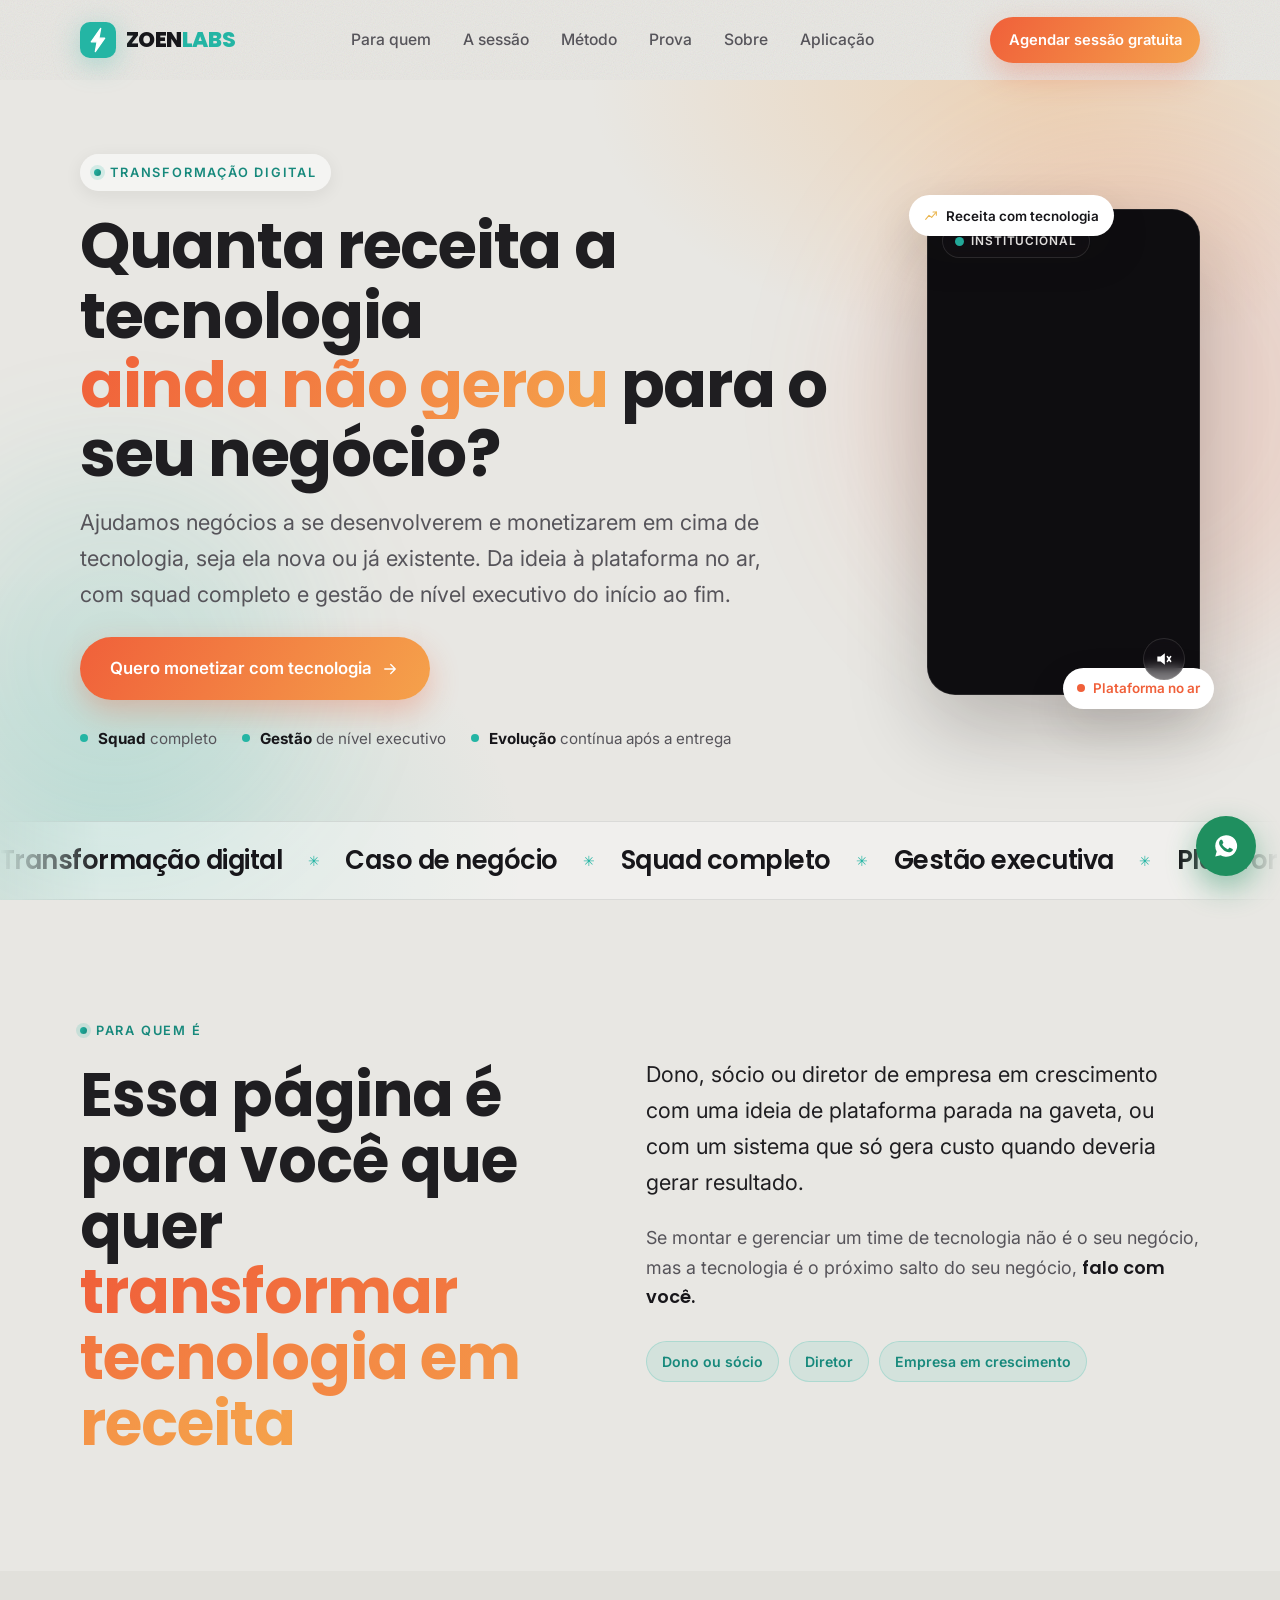
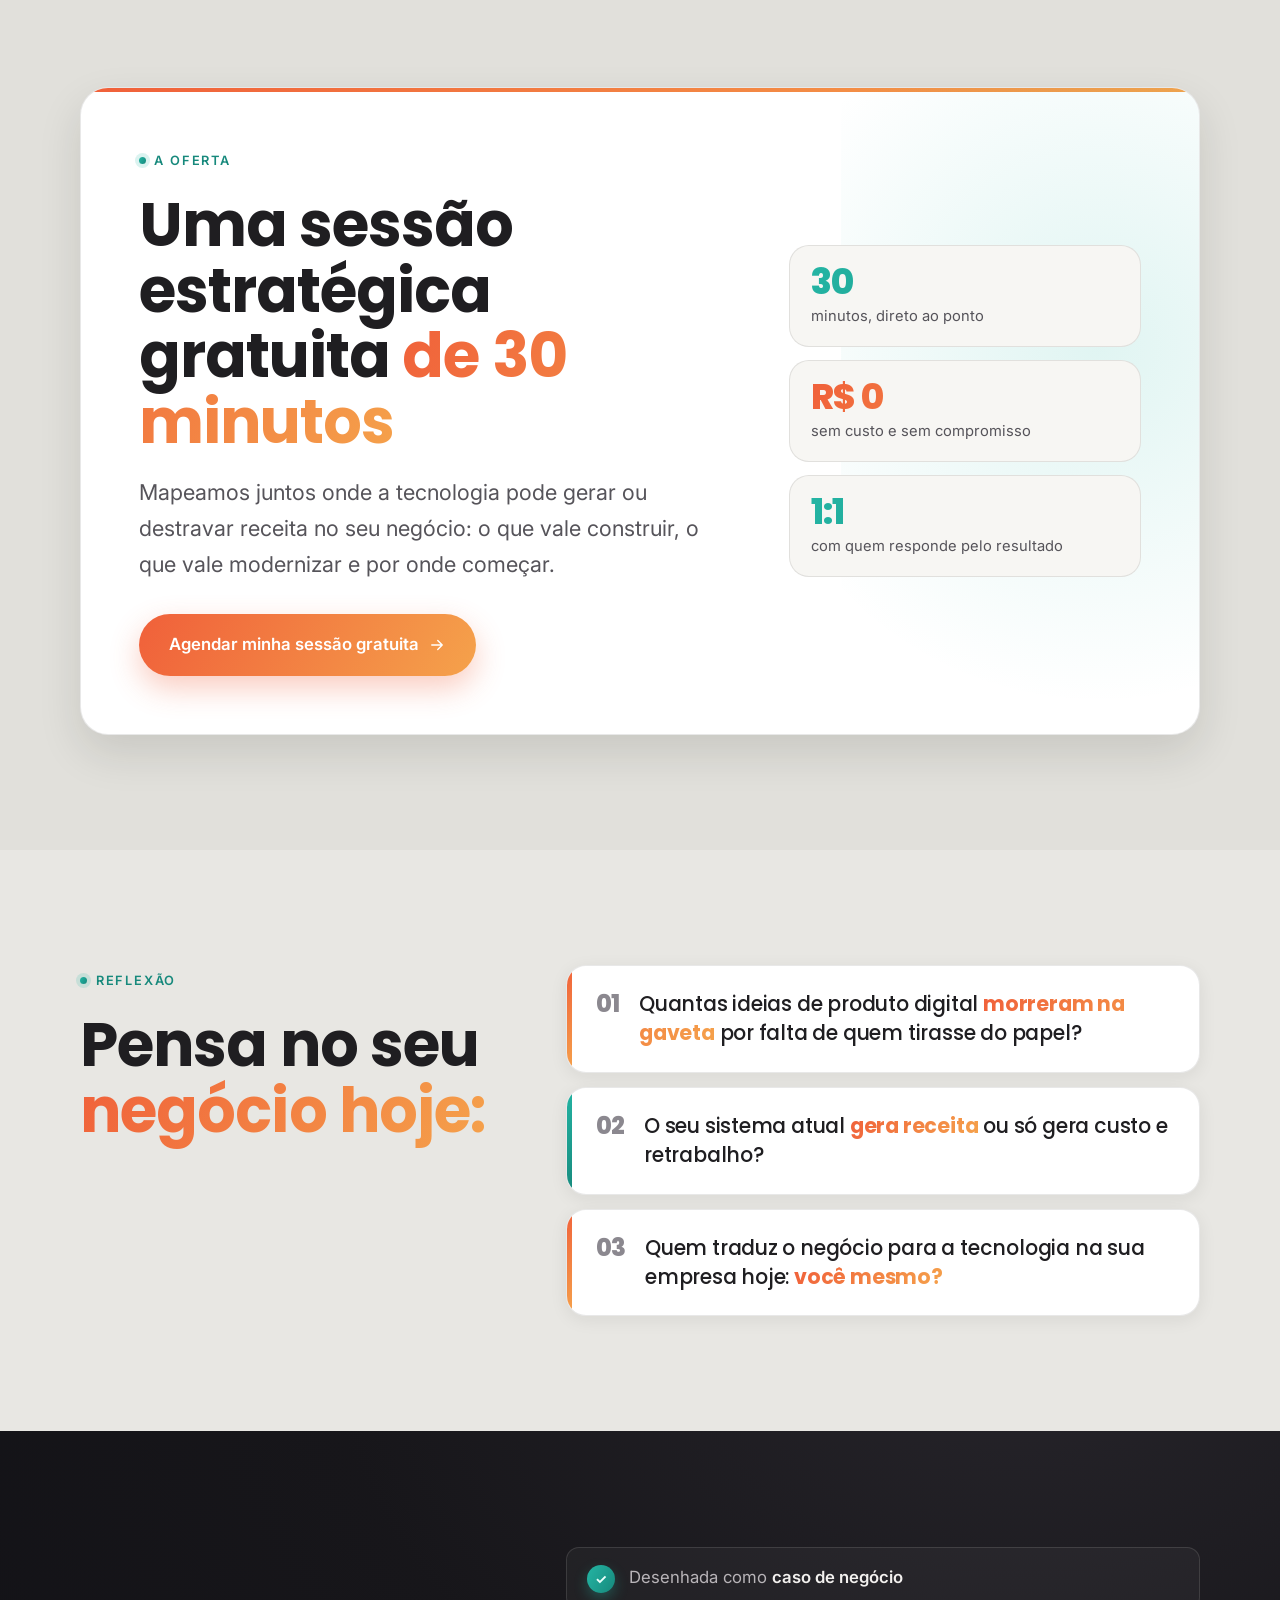
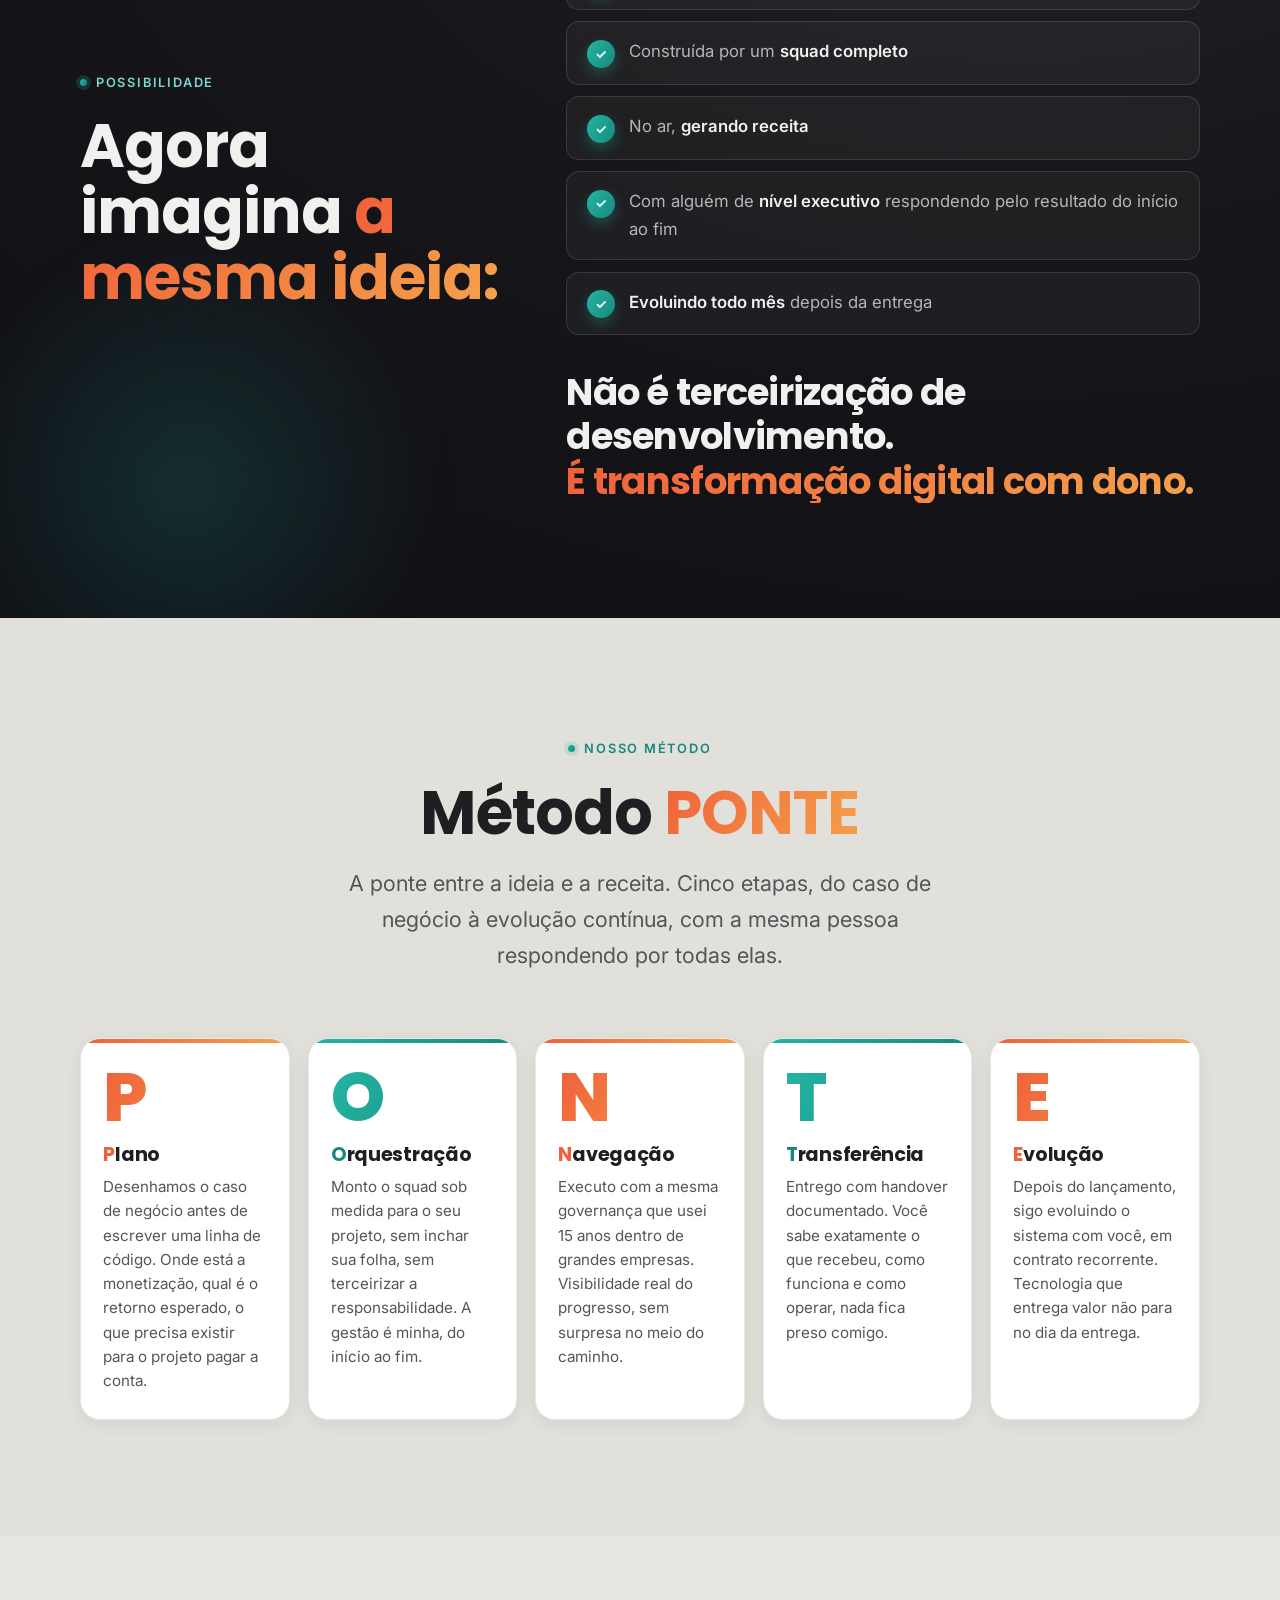
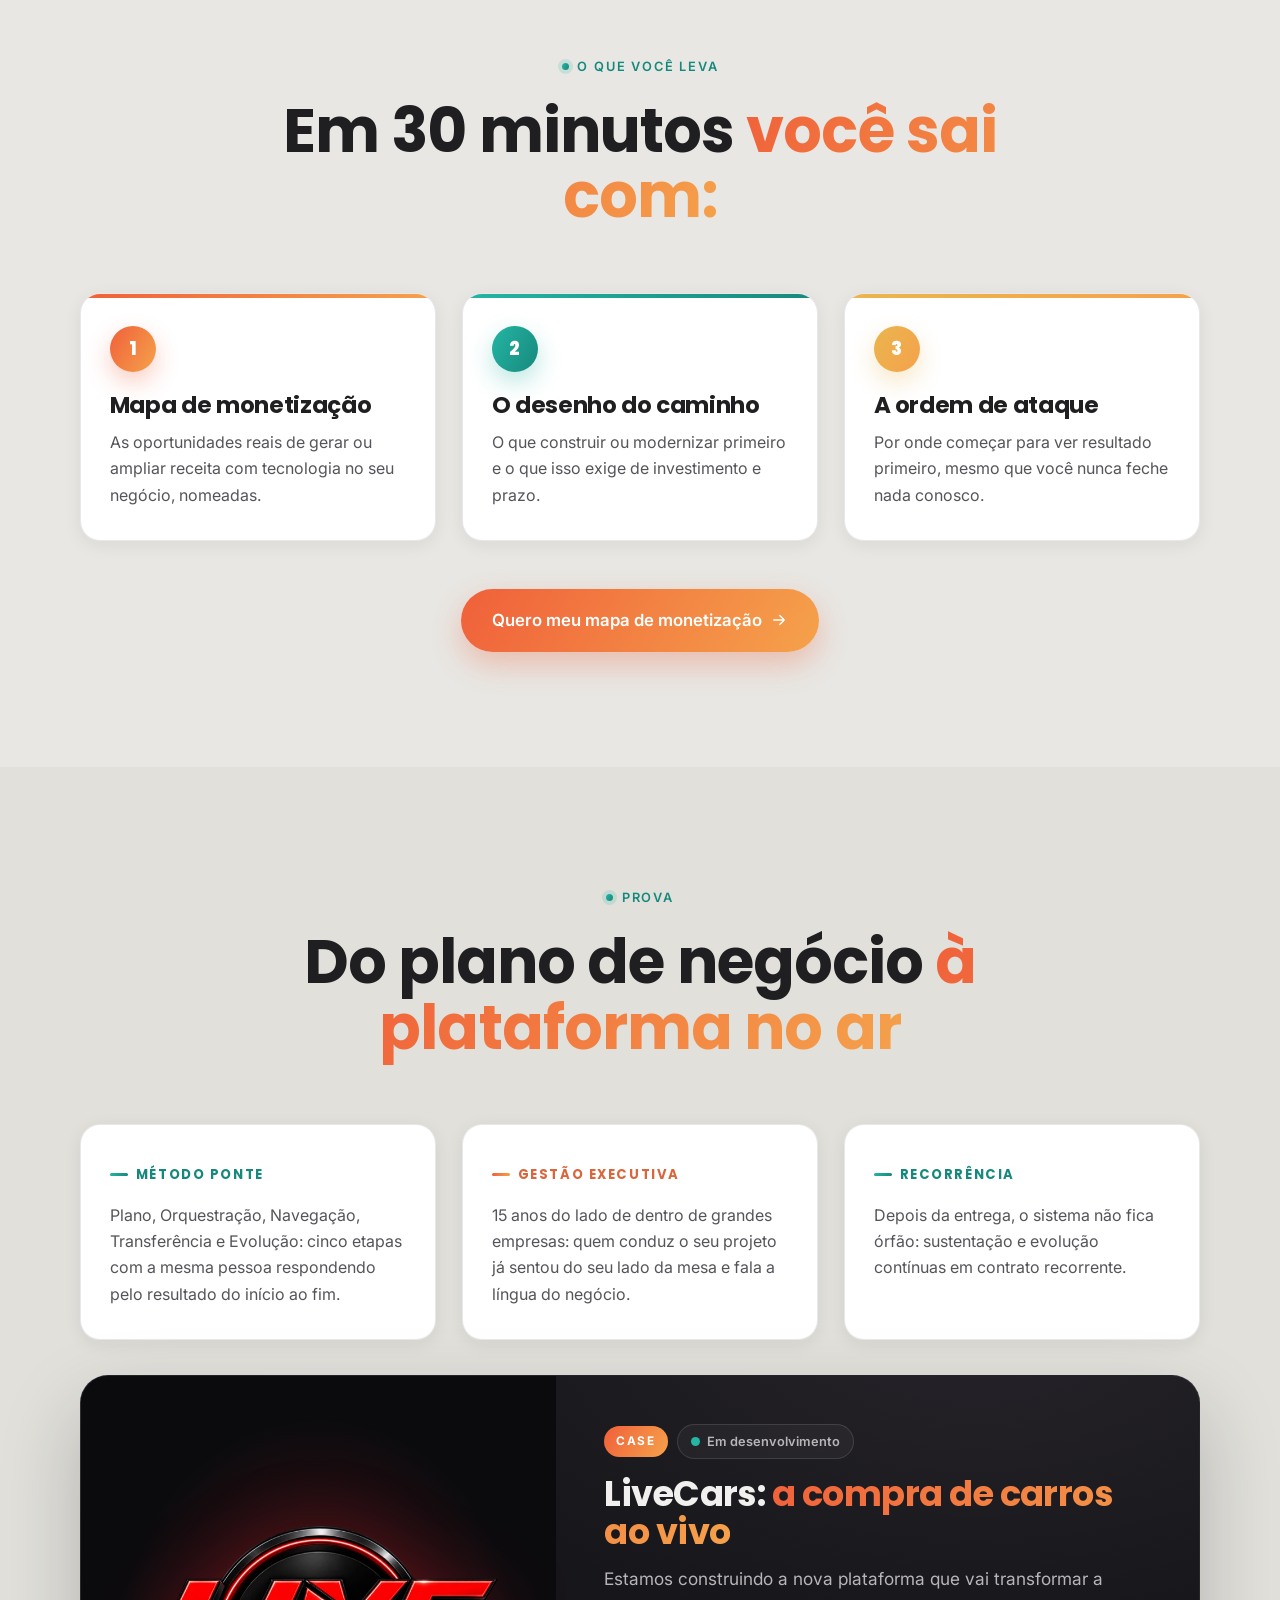
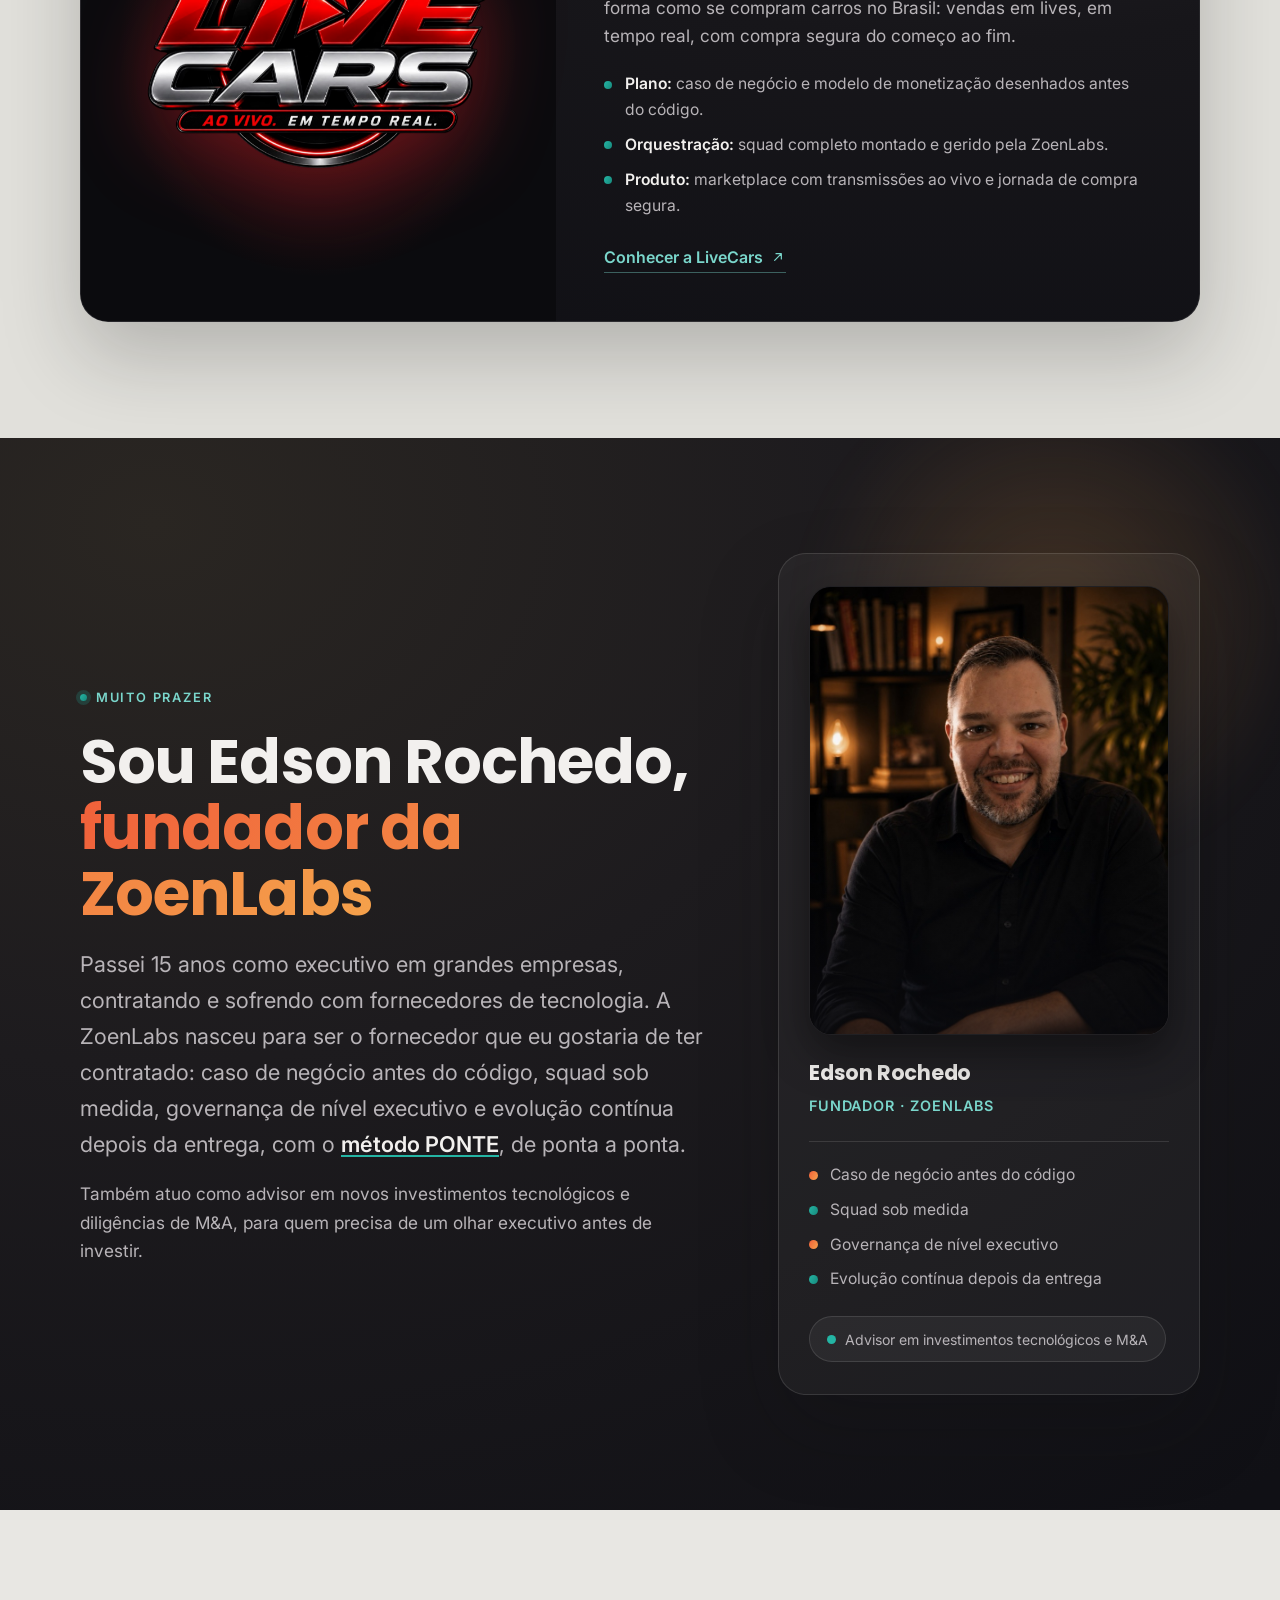
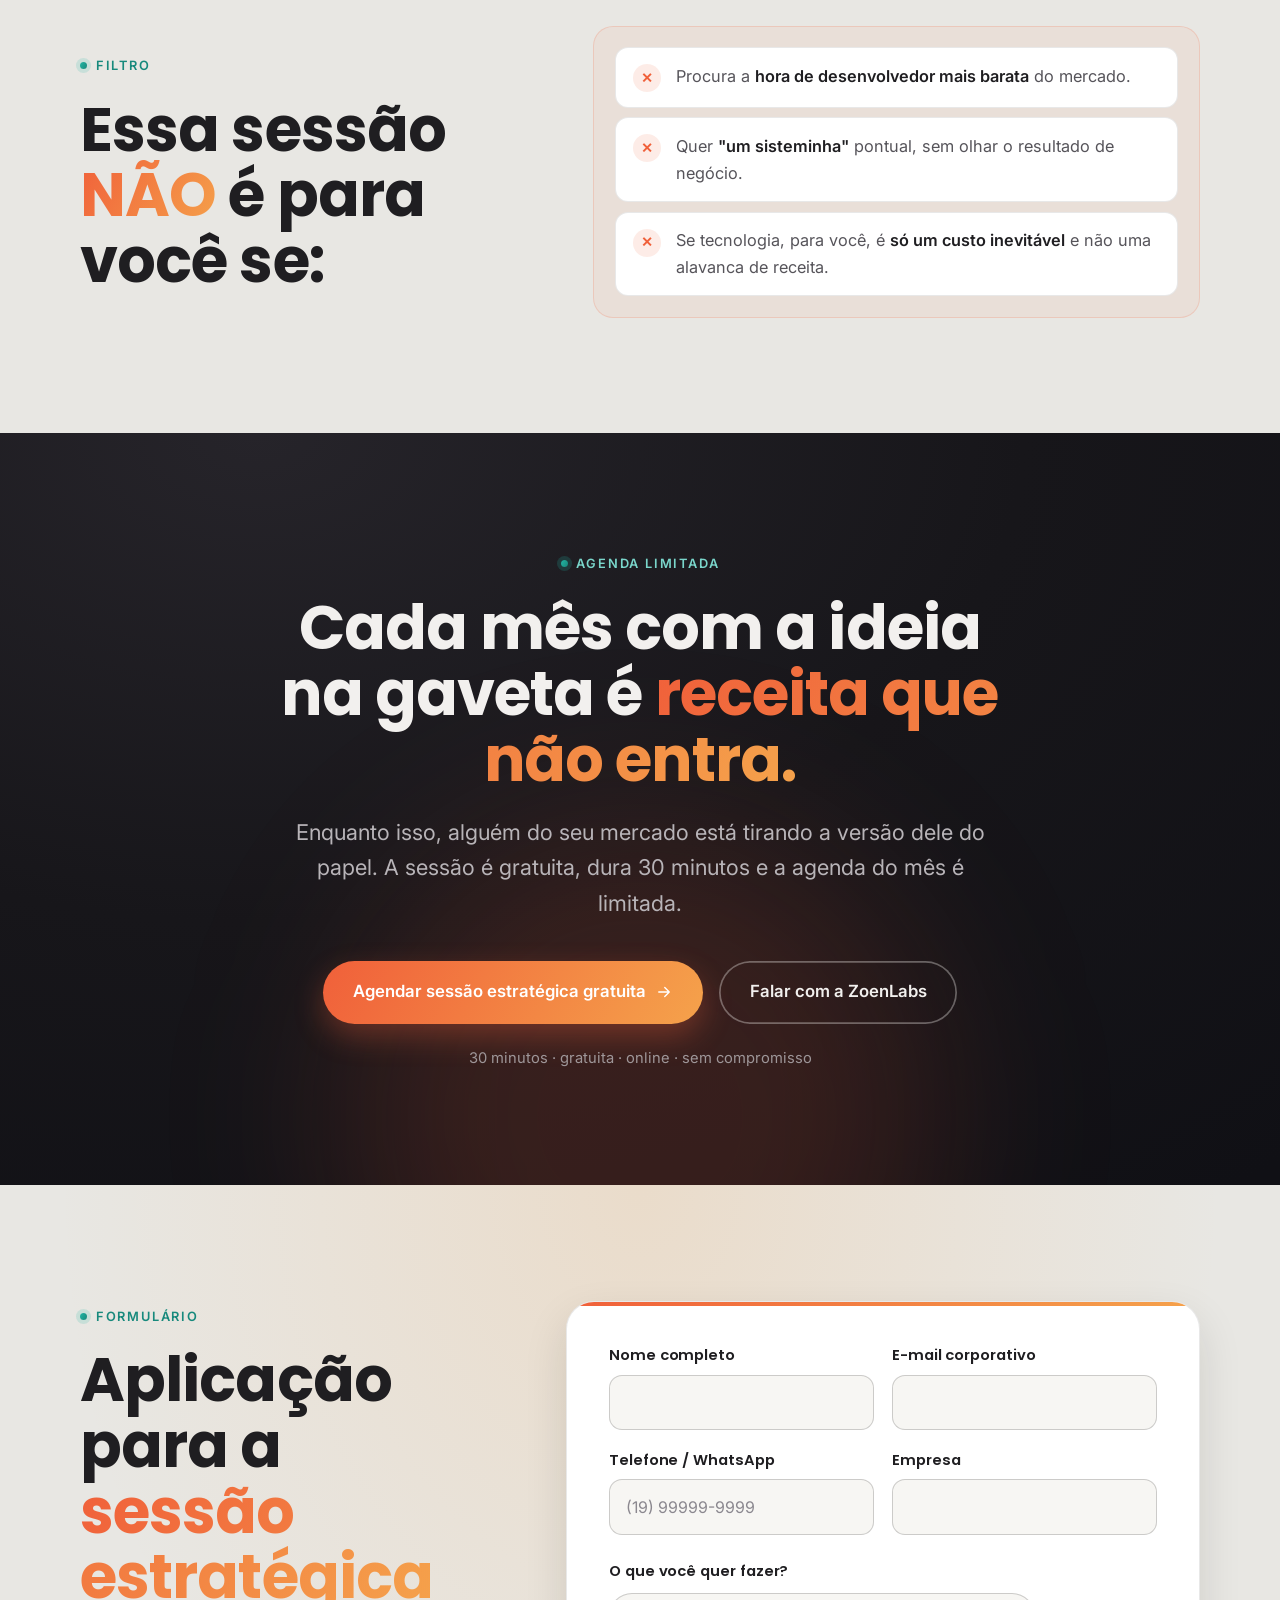
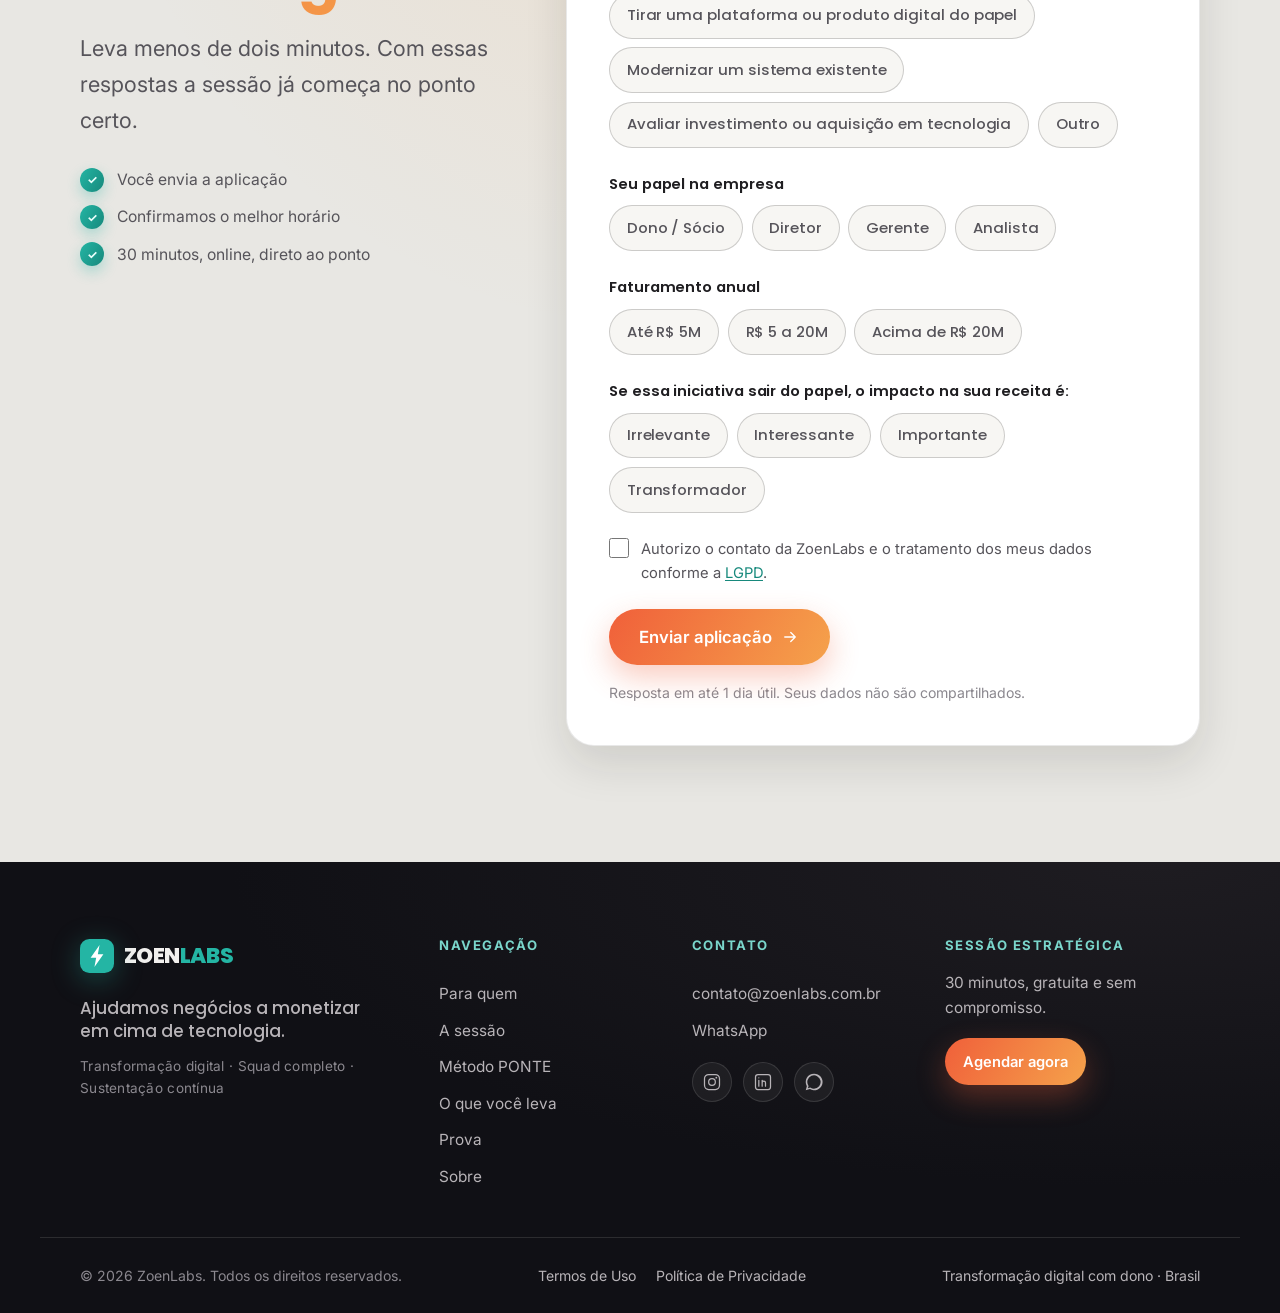
==== commit 8a97416e: "Adiciona método PONTE e case LiveCars - Nova dobra "Método PONTE" (Plano, Orquestração, Navegação,  " ====
--- a/index.html
+++ b/index.html
@@ -83,6 +83,7 @@
           "Desenvolvimento de plataformas digitais",
           "Modernização de sistemas",
           "Gestão executiva de projetos de tecnologia",
+          "Método PONTE (Plano, Orquestração, Navegação, Transferência, Evolução)",
           "Sustentação e evolução contínua de sistemas",
           "Advisory em investimentos tecnológicos e M&A"
         ],
@@ -134,6 +135,16 @@
           },
           {
             "@type": "Question",
+            "name": "O que é o método PONTE?",
+            "acceptedAnswer": { "@type": "Answer", "text": "É o método próprio da ZoenLabs, em cinco etapas: Plano (caso de negócio antes do código), Orquestração (squad sob medida com gestão da ZoenLabs), Navegação (execução com governança de grandes empresas e visibilidade real do progresso), Transferência (handover documentado) e Evolução (sustentação e melhoria contínua em contrato recorrente)." }
+          },
+          {
+            "@type": "Question",
+            "name": "Que projeto a ZoenLabs está construindo hoje?",
+            "acceptedAnswer": { "@type": "Answer", "text": "A LiveCars (livecars.com.br), marketplace que vai transformar a compra de carros com vendas em lives, em tempo real, e compra segura. A ZoenLabs conduz o projeto do caso de negócio ao squad completo, com o método PONTE." }
+          },
+          {
+            "@type": "Question",
             "name": "A ZoenLabs é uma terceirização de desenvolvimento?",
             "acceptedAnswer": { "@type": "Answer", "text": "Não. É transformação digital com dono: caso de negócio antes do código, squad completo sob nossa gestão, alguém de nível executivo respondendo pelo resultado do início ao fim e evolução contínua depois da entrega." }
           },
@@ -153,7 +164,7 @@
   <link rel="preconnect" href="https://fonts.gstatic.com" crossorigin />
   <link href="https://fonts.googleapis.com/css2?family=Poppins:wght@500;600;700;800&family=Inter:wght@400;500;600;700&display=swap" rel="stylesheet" />
 
-  <link rel="stylesheet" href="assets/css/styles.css?v=8" />
+  <link rel="stylesheet" href="assets/css/styles.css?v=9" />
 </head>
 <body>
   <div class="grain" aria-hidden="true"></div>
@@ -174,6 +185,7 @@
       <nav class="nav__links" aria-label="Navegação principal">
         <a href="#para-quem">Para quem</a>
         <a href="#sessao">A sessão</a>
+        <a href="#metodo">Método</a>
         <a href="#prova">Prova</a>
         <a href="#fundador">Sobre</a>
         <a href="#aplicacao">Aplicação</a>
@@ -190,6 +202,7 @@
     <div class="nav__mobile" id="navMobile" hidden>
       <a href="#para-quem">Para quem</a>
       <a href="#sessao">A sessão</a>
+      <a href="#metodo">Método</a>
       <a href="#prova">Prova</a>
       <a href="#fundador">Sobre</a>
       <a href="#aplicacao">Aplicação</a>
@@ -394,6 +407,48 @@
       </div>
     </section>
 
+    <!-- ======================= 5b. MÉTODO PONTE ======================= -->
+    <section class="section section--ponte" id="metodo">
+      <div class="container">
+        <div class="section__head reveal">
+          <span class="eyebrow"><span class="eyebrow__dot"></span> Nosso método</span>
+          <h2 class="section__title">Método <span class="text-accent">PONTE</span></h2>
+          <p class="section__text section__text--center">
+            A ponte entre a ideia e a receita. Cinco etapas, do caso de negócio
+            à evolução contínua, com a mesma pessoa respondendo por todas elas.
+          </p>
+        </div>
+
+        <ol class="ponte" aria-label="Etapas do método PONTE">
+          <li class="ponte__step reveal" data-reveal-delay="1">
+            <span class="ponte__letter" aria-hidden="true">P</span>
+            <h3><span class="ponte__initial">P</span>lano</h3>
+            <p>Desenhamos o caso de negócio antes de escrever uma linha de código. Onde está a monetização, qual é o retorno esperado, o que precisa existir para o projeto pagar a conta.</p>
+          </li>
+          <li class="ponte__step reveal" data-reveal-delay="2">
+            <span class="ponte__letter" aria-hidden="true">O</span>
+            <h3><span class="ponte__initial">O</span>rquestração</h3>
+            <p>Monto o squad sob medida para o seu projeto, sem inchar sua folha, sem terceirizar a responsabilidade. A gestão é minha, do início ao fim.</p>
+          </li>
+          <li class="ponte__step reveal" data-reveal-delay="3">
+            <span class="ponte__letter" aria-hidden="true">N</span>
+            <h3><span class="ponte__initial">N</span>avegação</h3>
+            <p>Executo com a mesma governança que usei 15 anos dentro de grandes empresas. Visibilidade real do progresso, sem surpresa no meio do caminho.</p>
+          </li>
+          <li class="ponte__step reveal" data-reveal-delay="4">
+            <span class="ponte__letter" aria-hidden="true">T</span>
+            <h3><span class="ponte__initial">T</span>ransferência</h3>
+            <p>Entrego com handover documentado. Você sabe exatamente o que recebeu, como funciona e como operar, nada fica preso comigo.</p>
+          </li>
+          <li class="ponte__step reveal" data-reveal-delay="5">
+            <span class="ponte__letter" aria-hidden="true">E</span>
+            <h3><span class="ponte__initial">E</span>volução</h3>
+            <p>Depois do lançamento, sigo evoluindo o sistema com você, em contrato recorrente. Tecnologia que entrega valor não para no dia da entrega.</p>
+          </li>
+        </ol>
+      </div>
+    </section>
+
     <!-- ======================= 6. O QUE GANHA NA SESSÃO ======================= -->
     <section class="section section--gains" id="ganhos">
       <div class="container">
@@ -439,8 +494,8 @@
 
         <div class="proofs">
           <article class="proof reveal" data-reveal-delay="1">
-            <span class="proof__label">Marketplace em produção</span>
-            <p>Plataforma de marketplace de veículos saindo do papel em meses: do caso de negócio ao lançamento, com squad completo sob nossa gestão.</p>
+            <span class="proof__label">Método PONTE</span>
+            <p>Plano, Orquestração, Navegação, Transferência e Evolução: cinco etapas com a mesma pessoa respondendo pelo resultado do início ao fim.</p>
           </article>
           <article class="proof reveal" data-reveal-delay="2">
             <span class="proof__label">Gestão executiva</span>
@@ -452,10 +507,36 @@
           </article>
         </div>
 
+        <article class="case reveal" data-reveal-delay="2" aria-labelledby="case-livecars">
+          <div class="case__media">
+            <img src="assets/img/livecars-logo.png" alt="Logo LiveCars: ao vivo, em tempo real" width="640" height="441" loading="lazy" decoding="async" />
+          </div>
+          <div class="case__body">
+            <div class="case__meta">
+              <span class="case__tag">Case</span>
+              <span class="case__status"><span class="dot dot--live"></span> Em desenvolvimento</span>
+            </div>
+            <h3 id="case-livecars">LiveCars: <span class="text-accent">a compra de carros ao vivo</span></h3>
+            <p class="case__lead">
+              Estamos construindo a nova plataforma que vai transformar a forma
+              como se compram carros no Brasil: vendas em lives, em tempo real,
+              com compra segura do começo ao fim.
+            </p>
+            <ul class="case__points">
+              <li><strong>Plano:</strong> caso de negócio e modelo de monetização desenhados antes do código.</li>
+              <li><strong>Orquestração:</strong> squad completo montado e gerido pela ZoenLabs.</li>
+              <li><strong>Produto:</strong> marketplace com transmissões ao vivo e jornada de compra segura.</li>
+            </ul>
+            <a class="case__link" href="https://livecars.com.br" target="_blank" rel="noopener">
+              Conhecer a LiveCars
+              <svg viewBox="0 0 24 24" width="16" height="16" fill="none" aria-hidden="true"><path d="M7 17L17 7M9 7h8v8" stroke="currentColor" stroke-width="1.8" stroke-linecap="round" stroke-linejoin="round"/></svg>
+            </a>
+          </div>
+        </article>
+
         <!--
-          [validar] Depoimento do cliente do marketplace ou métrica citável do projeto.
-          Quando autorizado, inserir aqui um bloco <figure class="testimonial"> com a citação,
-          nome, cargo e empresa.
+          [validar] Depoimento do cliente LiveCars ou métrica citável (quando autorizado):
+          inserir um <figure class="testimonial"> com citação, nome, cargo e empresa.
         -->
       </div>
     </section>
@@ -472,7 +553,7 @@
             sofrendo com fornecedores de tecnologia. A ZoenLabs nasceu para ser
             o fornecedor que eu gostaria de ter contratado: caso de negócio antes
             do código, squad sob medida, governança de nível executivo e evolução
-            contínua depois da entrega, com método próprio de ponta a ponta.
+            contínua depois da entrega, com o <a class="founder__link" href="#metodo">método PONTE</a>, de ponta a ponta.
           </p>
           <p class="founder__text">
             Também atuo como advisor em novos investimentos tecnológicos e
@@ -675,6 +756,7 @@
         <h4>Navegação</h4>
         <a href="#para-quem">Para quem</a>
         <a href="#sessao">A sessão</a>
+        <a href="#metodo">Método PONTE</a>
         <a href="#ganhos">O que você leva</a>
         <a href="#prova">Prova</a>
         <a href="#fundador">Sobre</a>
--- a/assets/css/styles.css
+++ b/assets/css/styles.css
@@ -347,6 +347,31 @@
 .vision__statement { font-family: var(--font-display); font-weight: 700; font-size: clamp(1.5rem, 3vw, 2.3rem); line-height: 1.2; letter-spacing: -0.02em; color: var(--on-dark); }
 .vision__statement .text-accent { display: block; }
 
+/* ============================ 10b. MÉTODO PONTE ============================ */
+.section--ponte { background: var(--bg-alt); }
+.ponte { display: grid; grid-template-columns: repeat(5, 1fr); gap: clamp(.8rem, 1.4vw, 1.1rem); counter-reset: ponte; }
+.ponte__step {
+  position: relative; overflow: hidden; padding: 1.7rem 1.4rem 1.6rem;
+  background: var(--card); border-radius: var(--radius); border: 1px solid var(--border);
+  box-shadow: var(--shadow-sm); transition: transform .4s var(--ease), box-shadow .4s var(--ease);
+}
+.ponte__step::before { content: ""; position: absolute; inset: 0 0 auto 0; height: 4px; background: var(--grad-warm); }
+.ponte__step:nth-child(even)::before { background: var(--grad-teal); }
+.ponte__step:hover { transform: translateY(-8px); box-shadow: var(--shadow-md); }
+.ponte__letter {
+  display: block; font-family: var(--font-display); font-weight: 800; line-height: .9;
+  font-size: clamp(3.4rem, 5.4vw, 4.8rem); letter-spacing: -0.04em; margin-bottom: 1rem;
+  background: var(--grad-warm); -webkit-background-clip: text; background-clip: text; -webkit-text-fill-color: transparent;
+}
+.ponte__step:nth-child(even) .ponte__letter { background: var(--grad-teal); -webkit-background-clip: text; background-clip: text; }
+.ponte__step h3 { font-size: 1.2rem; color: var(--text); margin-bottom: .6rem; }
+.ponte__initial { color: var(--coral); }
+.ponte__step:nth-child(even) .ponte__initial { color: var(--teal-deep); }
+.ponte__step p { color: var(--text-soft); font-size: .95rem; line-height: 1.6; }
+
+.founder__link { color: var(--on-dark); text-decoration: underline; text-decoration-color: var(--teal); text-underline-offset: 3px; font-weight: 600; }
+.founder__link:hover { color: var(--teal-soft); }
+
 /* ============================ 11. O QUE GANHA NA SESSÃO ============================ */
 .section--gains { background: var(--bg); }
 .gains { display: grid; grid-template-columns: repeat(3, 1fr); gap: clamp(1.1rem, 2vw, 1.6rem); }
@@ -383,6 +408,31 @@
 .proof:nth-child(2) .proof__label { color: var(--terracotta); }
 .proof:nth-child(2) .proof__label::before { background: var(--grad-warm); }
 .proof p { color: var(--text-soft); font-size: 1rem; }
+
+/* Case em destaque (LiveCars) */
+.case {
+  position: relative; overflow: hidden; margin-top: clamp(1.4rem, 3vw, 2.2rem);
+  display: grid; grid-template-columns: .85fr 1.15fr; align-items: stretch;
+  border-radius: var(--radius-lg); border: 1px solid rgba(255,255,255,.08); box-shadow: var(--shadow-lg);
+  background: radial-gradient(120% 130% at 80% -10%, #26242a 0%, var(--ink) 45%, #101015 100%); color: var(--on-dark);
+}
+.case__media {
+  display: flex; align-items: center; justify-content: center; padding: clamp(1.6rem, 4vw, 3rem);
+  background: radial-gradient(60% 60% at 50% 50%, rgba(226,30,38,.28), transparent 70%), #0b0b0e;
+}
+.case__media img { width: 100%; max-width: 360px; height: auto; filter: drop-shadow(0 18px 40px rgba(226,30,38,.35)); }
+.case__body { padding: clamp(1.6rem, 4vw, 3rem); }
+.case__meta { display: flex; flex-wrap: wrap; align-items: center; gap: .6rem; margin-bottom: 1rem; }
+.case__tag { font-size: .74rem; font-weight: 700; letter-spacing: .14em; text-transform: uppercase; color: #fff; background: var(--grad-warm); padding: .35rem .75rem; border-radius: var(--radius-pill); }
+.case__status { display: inline-flex; align-items: center; gap: .45rem; font-size: .8rem; font-weight: 600; color: var(--on-dark-soft); padding: .35rem .8rem; border-radius: var(--radius-pill); border: 1px solid var(--border-dark); background: rgba(255,255,255,.04); }
+.case h3 { font-size: clamp(1.5rem, 2.8vw, 2.2rem); color: var(--on-dark); margin-bottom: .9rem; }
+.case__lead { color: var(--on-dark-soft); font-size: 1.08rem; margin-bottom: 1.3rem; max-width: 56ch; }
+.case__points { display: grid; gap: .55rem; margin-bottom: 1.6rem; }
+.case__points li { position: relative; padding-left: 1.3rem; color: var(--on-dark-soft); font-size: .98rem; }
+.case__points li::before { content: ""; position: absolute; left: 0; top: .6em; width: 8px; height: 8px; border-radius: 50%; background: var(--grad-teal); }
+.case__points strong { color: var(--on-dark); font-weight: 600; }
+.case__link { display: inline-flex; align-items: center; gap: .45rem; font-weight: 600; color: var(--teal-soft); border-bottom: 1.5px solid rgba(122,214,203,.4); padding-bottom: 2px; transition: color .3s, border-color .3s; }
+.case__link:hover { color: #fff; border-color: var(--teal); }
 
 /* ============================ 13. FUNDADOR (DARK) ============================ */
 .section--founder { background: radial-gradient(130% 120% at 12% 8%, #2a2622 0%, #1d1b1e 42%, #101015 100%); color: var(--on-dark); overflow: hidden; }
@@ -559,6 +609,10 @@
 
 /* ============================ 21. RESPONSIVO ============================ */
 @media (max-width: 1024px) {
+  .ponte { grid-template-columns: repeat(2, 1fr); }
+  .case { grid-template-columns: 1fr; }
+  .case__media img { max-width: 280px; }
+  .ponte__step:last-child { grid-column: 1 / -1; }
   .gains, .proofs { grid-template-columns: 1fr 1fr; }
   .gain:last-child, .proof:last-child { grid-column: 1 / -1; }
   .hero { min-height: 0; }
@@ -575,6 +629,9 @@
 }
 
 @media (max-width: 720px) {
+  .ponte { grid-template-columns: 1fr; }
+  .ponte__step { display: grid; grid-template-columns: auto 1fr; column-gap: 1.1rem; align-items: start; }
+  .ponte__letter { grid-row: span 2; margin-bottom: 0; font-size: 3.2rem; }
   .nav__links { display: none; }
   .nav__actions .btn { display: none; }
   .nav__toggle { display: flex; }
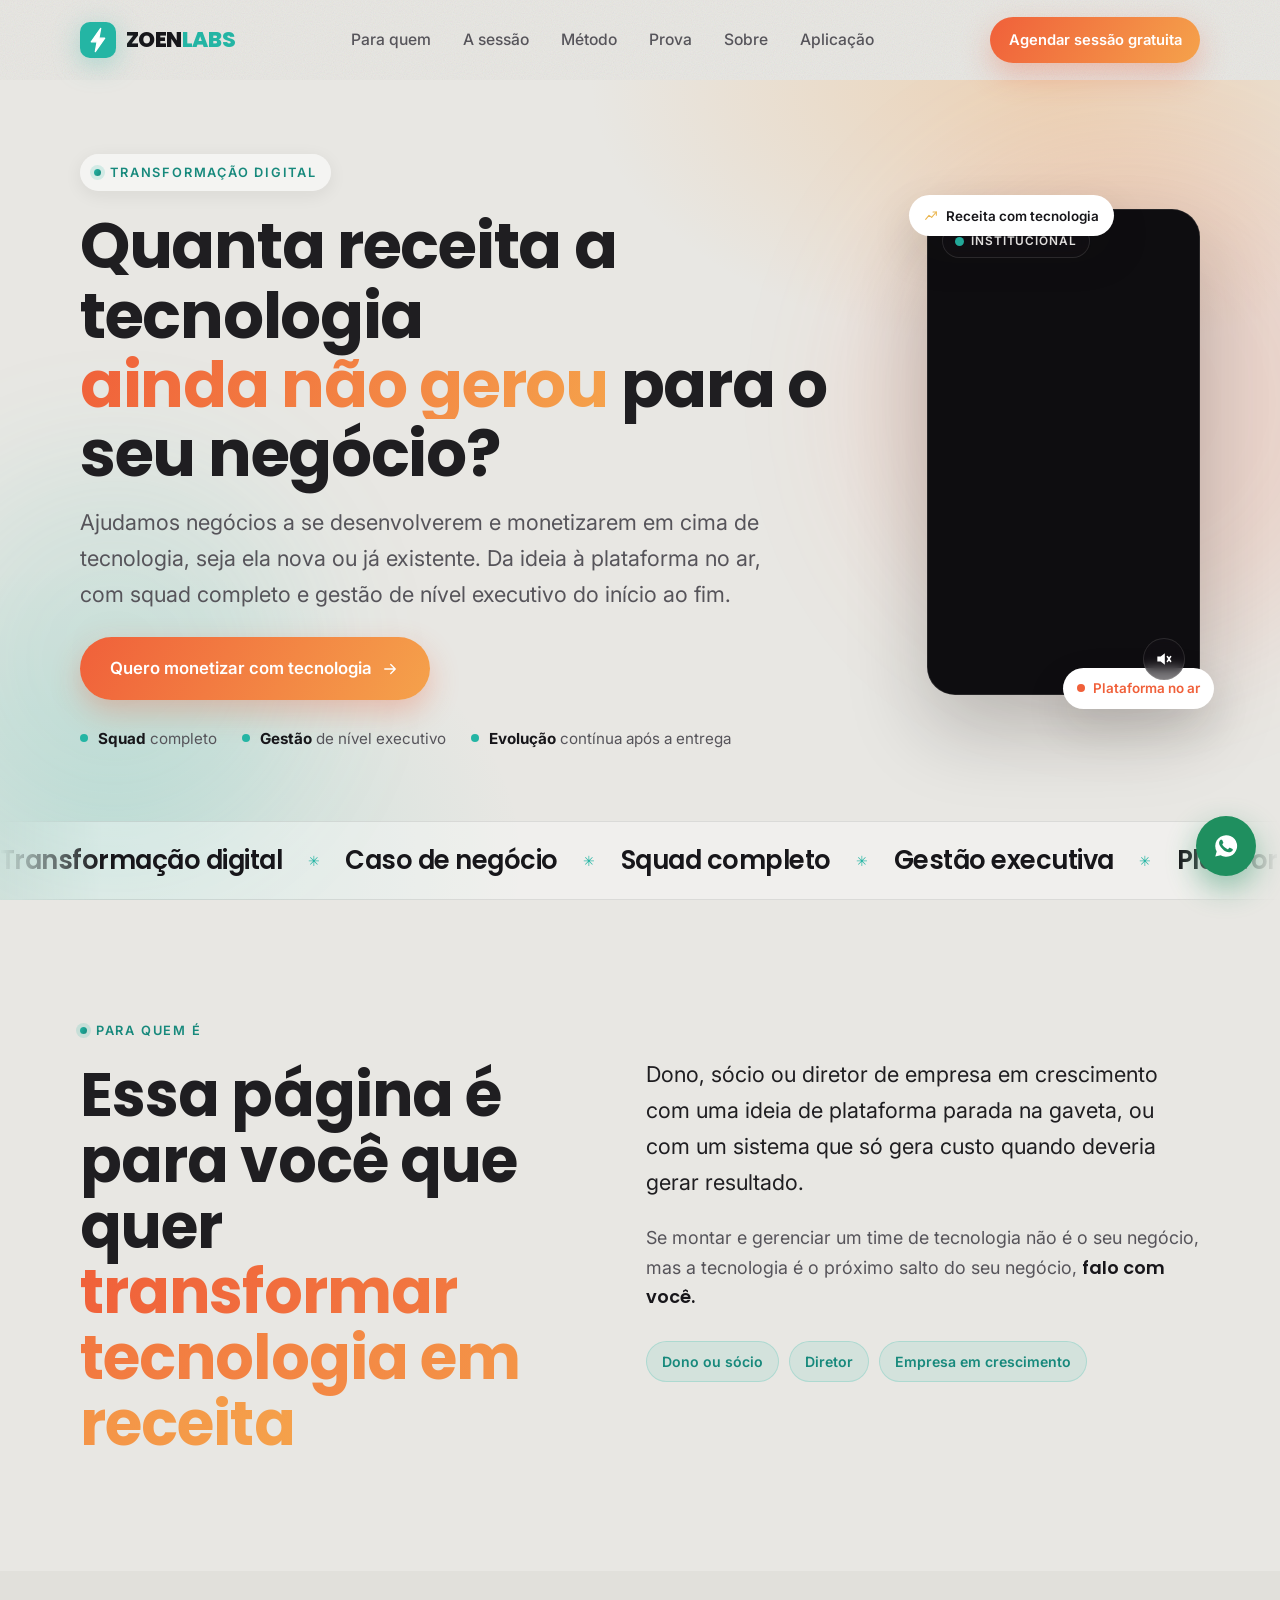
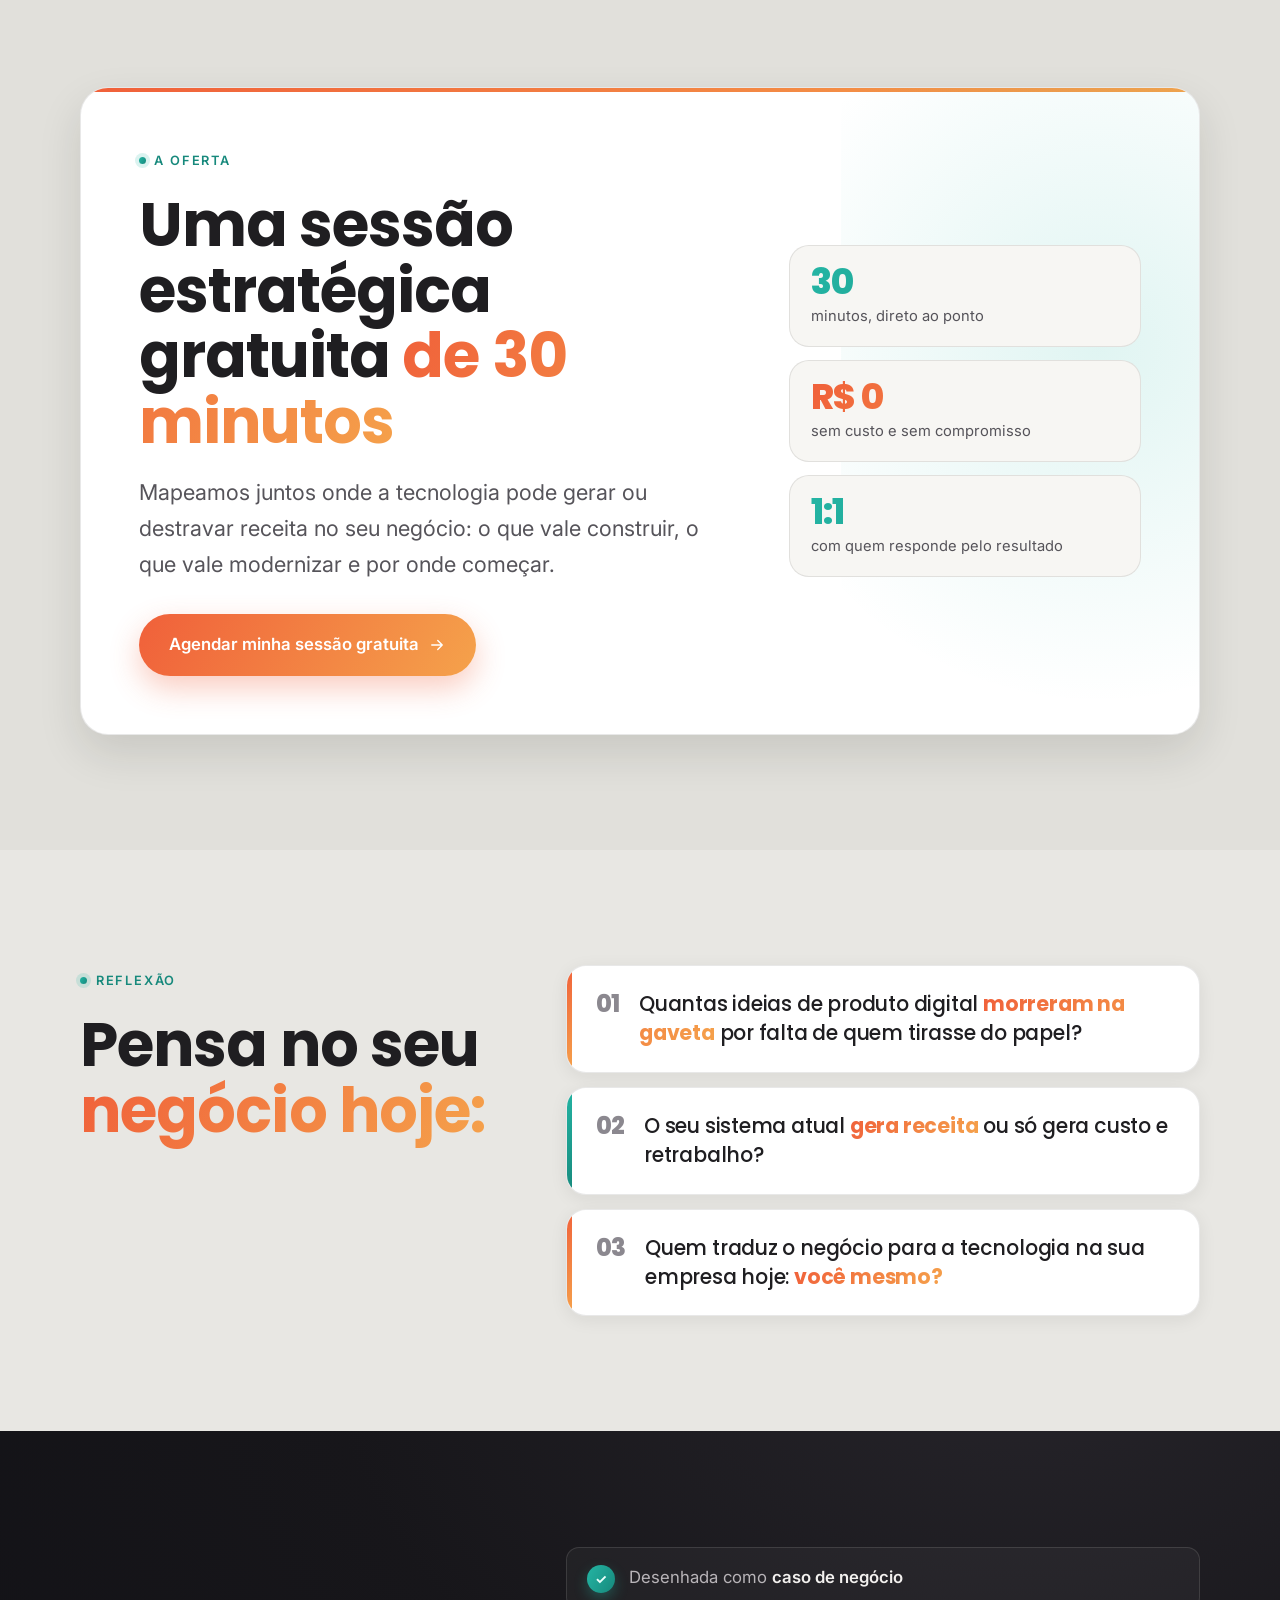
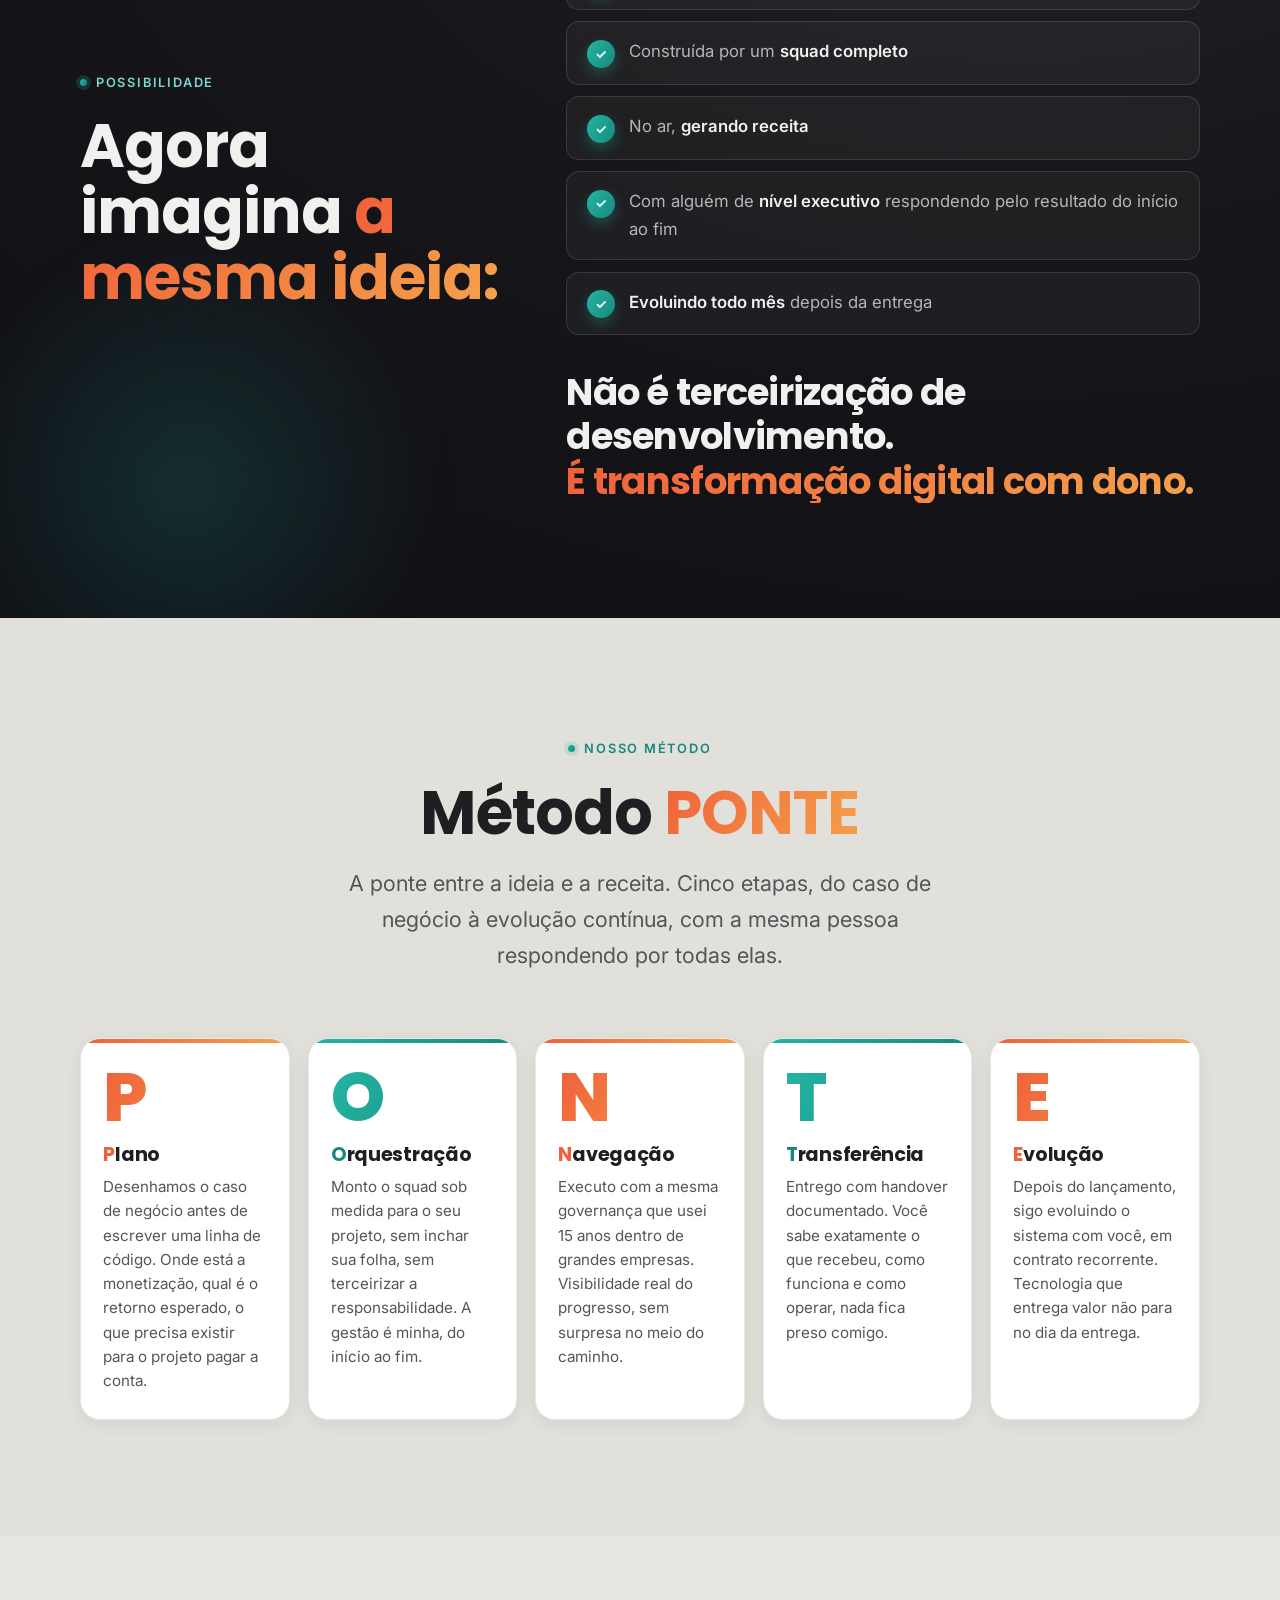
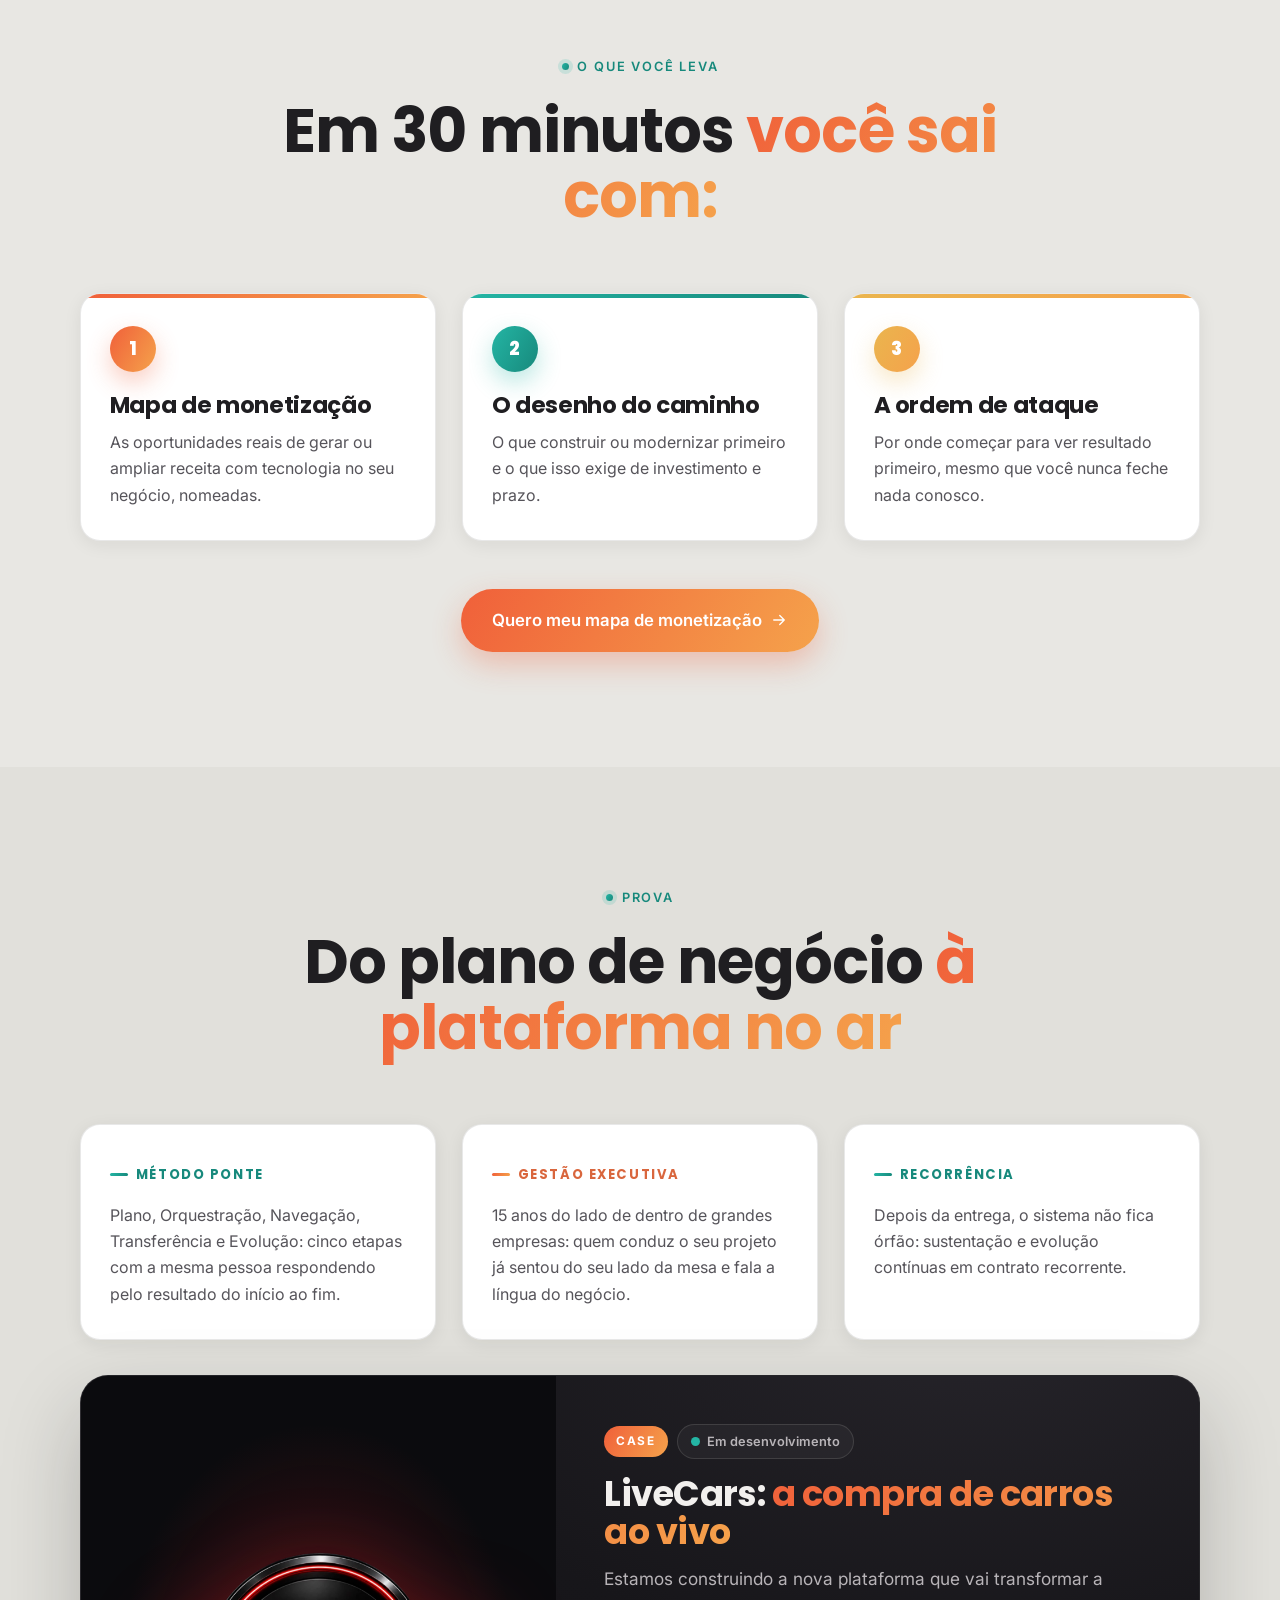
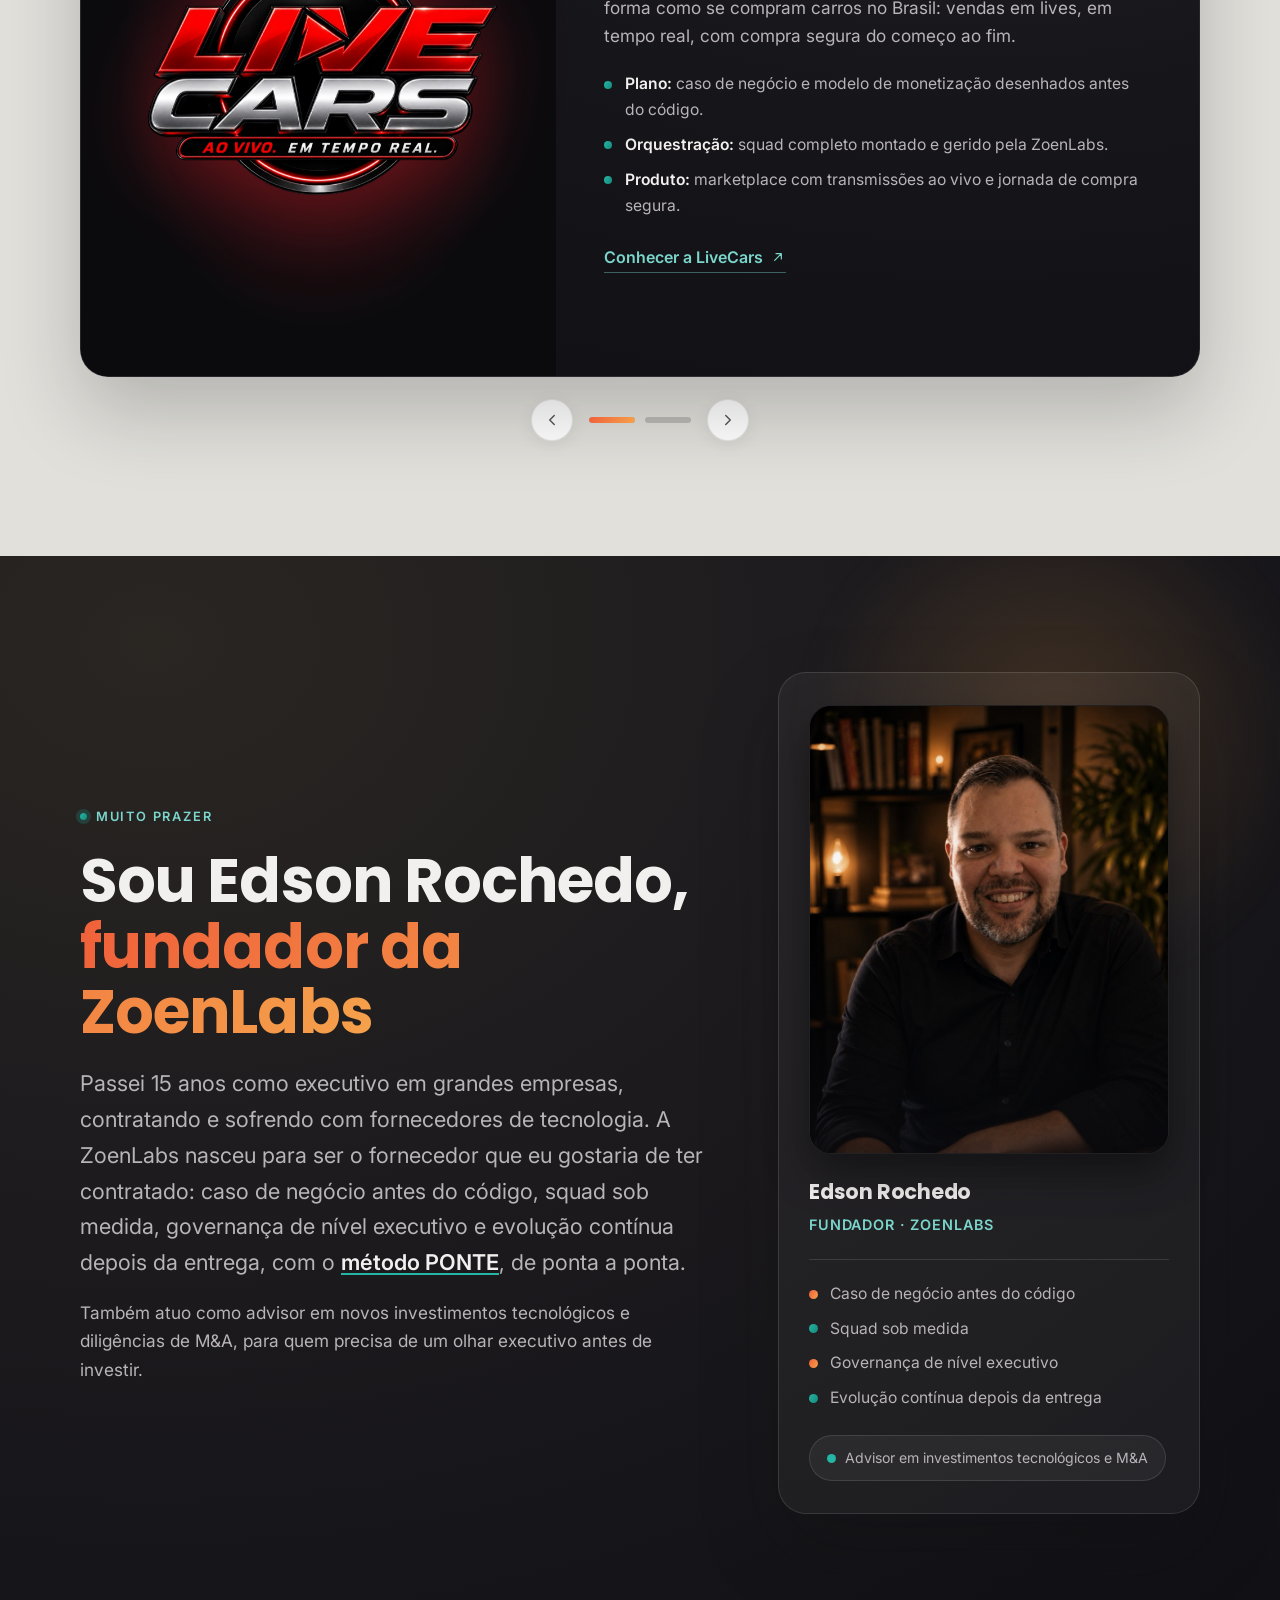
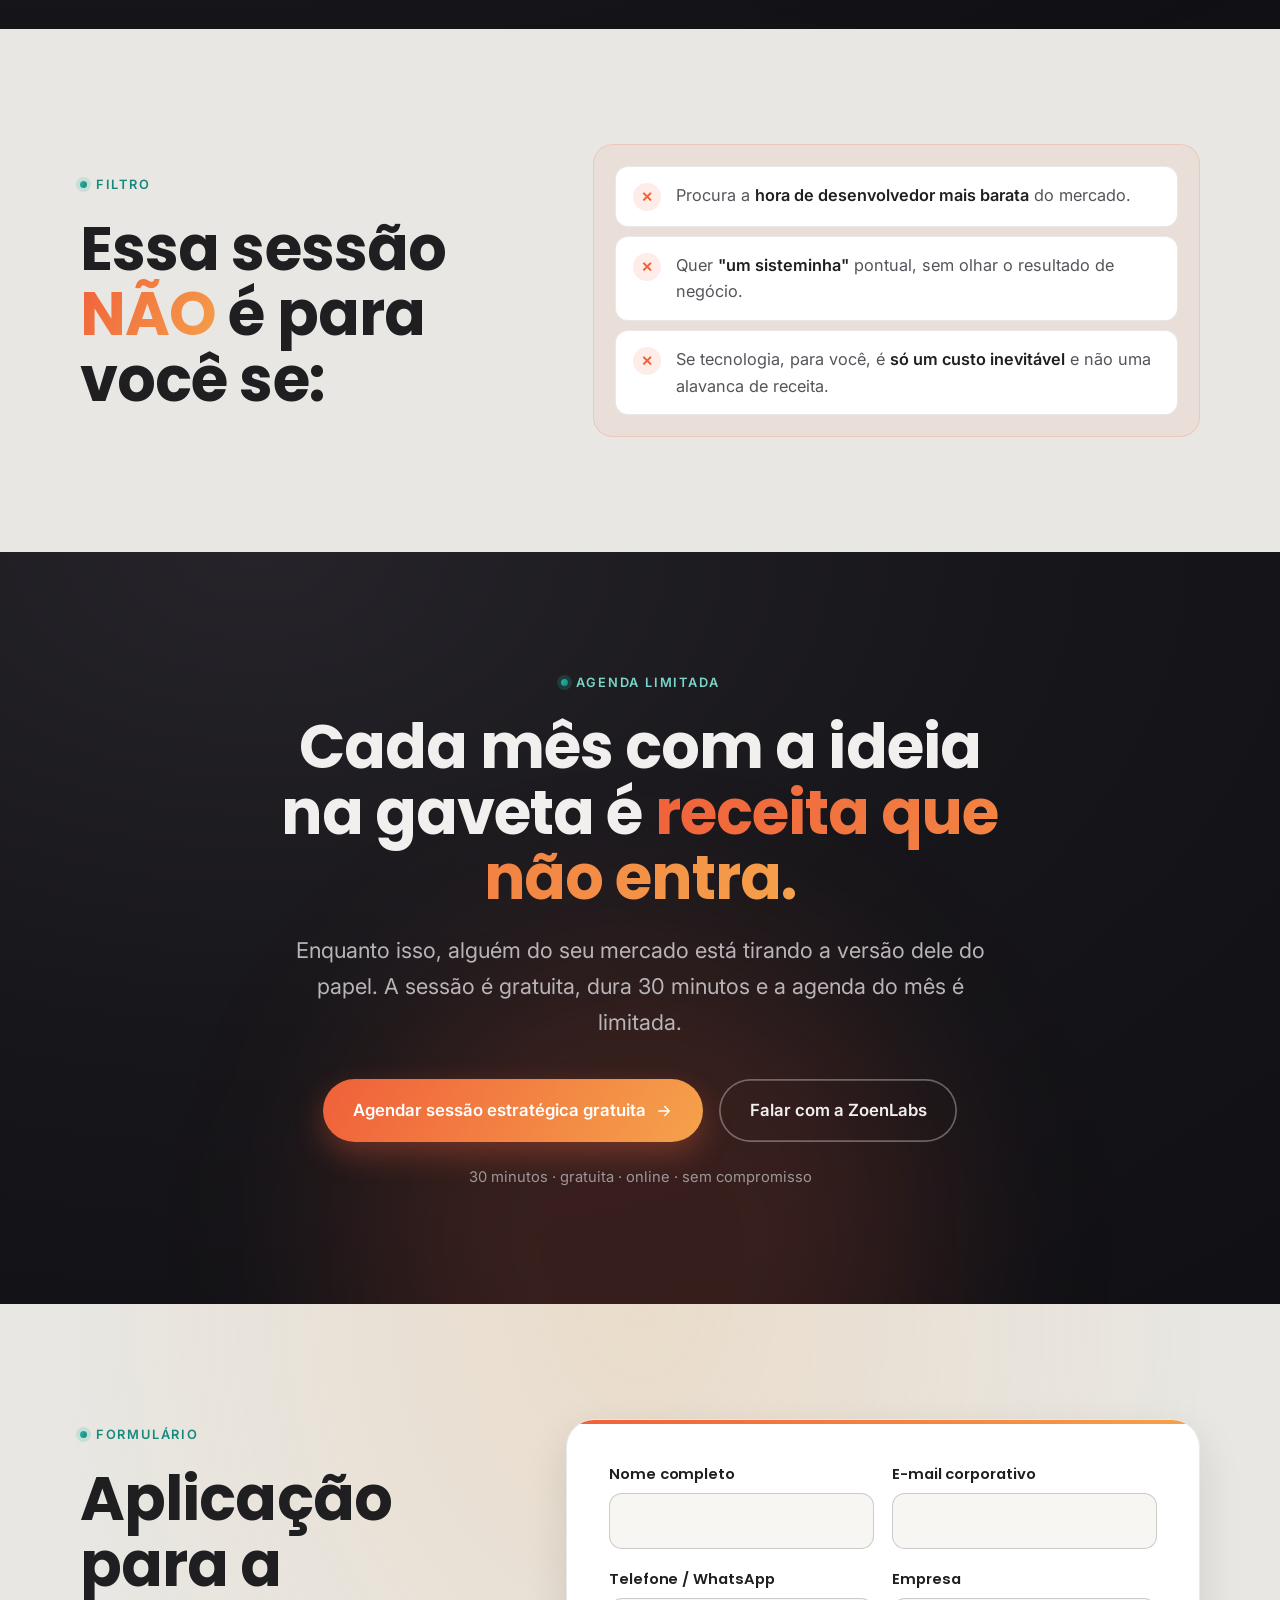
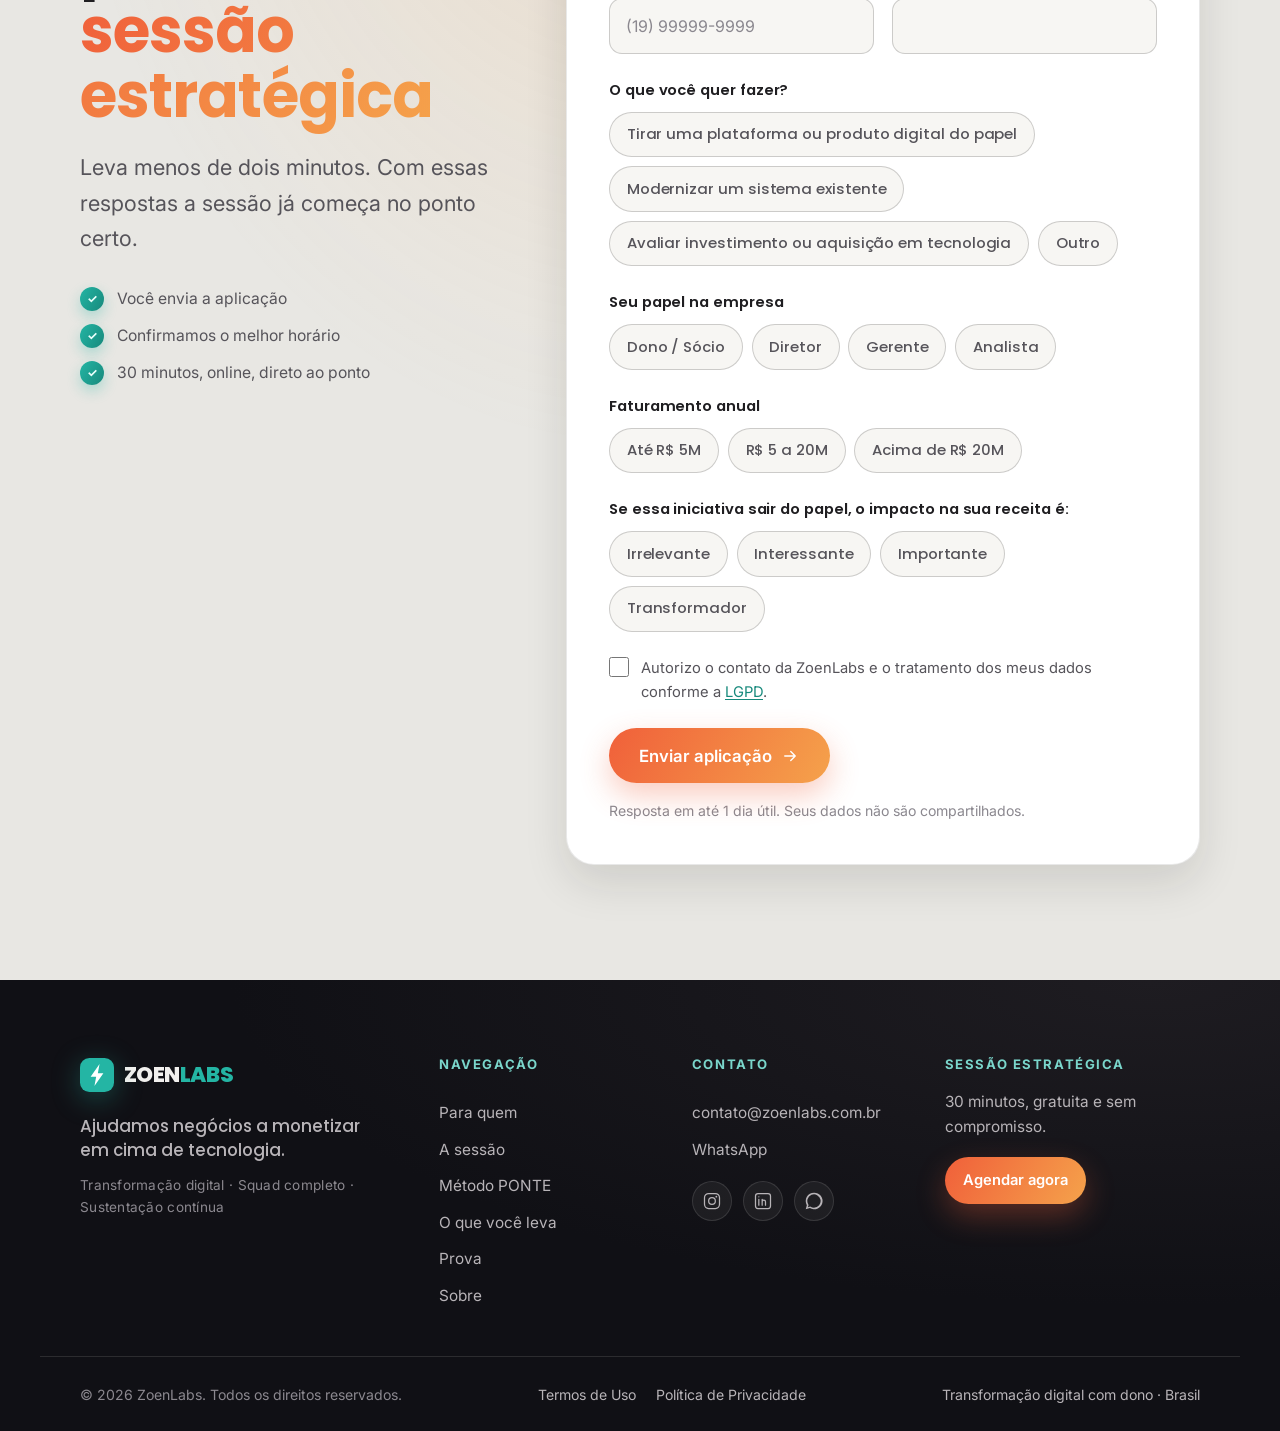
==== commit 12d2734d: "Adiciona case Lymr e transforma a prova em carrossel de cases - Novo case da Lymr (lymr.com.br): e-c" ====
--- a/index.html
+++ b/index.html
@@ -85,6 +85,7 @@
           "Gestão executiva de projetos de tecnologia",
           "Método PONTE (Plano, Orquestração, Navegação, Transferência, Evolução)",
           "Sustentação e evolução contínua de sistemas",
+          "E-commerce integrado e automação de operação (marketplaces, logística, ERP e atendimento)",
           "Advisory em investimentos tecnológicos e M&A"
         ],
         "contactPoint": {
@@ -140,8 +141,8 @@
           },
           {
             "@type": "Question",
-            "name": "Que projeto a ZoenLabs está construindo hoje?",
-            "acceptedAnswer": { "@type": "Answer", "text": "A LiveCars (livecars.com.br), marketplace que vai transformar a compra de carros com vendas em lives, em tempo real, e compra segura. A ZoenLabs conduz o projeto do caso de negócio ao squad completo, com o método PONTE." }
+            "name": "Quais projetos a ZoenLabs já entregou ou está construindo?",
+            "acceptedAnswer": { "@type": "Answer", "text": "A LiveCars (livecars.com.br), marketplace que vai transformar a compra de carros com vendas em lives, em tempo real, e compra segura. Também entregamos o e-commerce da Lymr (lymr.com.br), loja de creatina em gummies com integrações a Bling, FastLog, Mercado Livre, Shopee, Meta com loja no Instagram e WhatsApp com IA, além da consultoria que mapeou todo o processo de negócio." }
           },
           {
             "@type": "Question",
@@ -164,7 +165,7 @@
   <link rel="preconnect" href="https://fonts.gstatic.com" crossorigin />
   <link href="https://fonts.googleapis.com/css2?family=Poppins:wght@500;600;700;800&family=Inter:wght@400;500;600;700&display=swap" rel="stylesheet" />
 
-  <link rel="stylesheet" href="assets/css/styles.css?v=9" />
+  <link rel="stylesheet" href="assets/css/styles.css?v=10" />
 </head>
 <body>
   <div class="grain" aria-hidden="true"></div>
@@ -507,7 +508,10 @@
           </article>
         </div>
 
-        <article class="case reveal" data-reveal-delay="2" aria-labelledby="case-livecars">
+        <div class="cases reveal" id="cases" data-reveal-delay="2" data-autoplay="7000"
+             role="region" aria-roledescription="carrossel" aria-label="Cases da ZoenLabs">
+          <div class="cases__viewport" id="casesViewport">
+                  <article class="case is-active" id="slide-livecars" role="group" aria-roledescription="slide" aria-label="1 de 2: LiveCars" aria-labelledby="case-livecars">
           <div class="case__media">
             <img src="assets/img/livecars-logo.png" alt="Logo LiveCars: ao vivo, em tempo real" width="640" height="441" loading="lazy" decoding="async" />
           </div>
@@ -534,8 +538,51 @@
           </div>
         </article>
 
+          <article class="case" id="slide-lymr" role="group" aria-roledescription="slide" aria-label="2 de 2: Lymr" aria-labelledby="case-lymr" hidden>
+            <div class="case__media case__media--shot">
+              <img src="assets/img/lymr-case.jpg" alt="Loja online da Lymr, com creatina em gummies e destaque de descontos" width="1600" height="770" loading="lazy" decoding="async" />
+            </div>
+            <div class="case__body">
+              <div class="case__meta">
+                <span class="case__tag">Case</span>
+                <span class="case__status"><span class="dot dot--live"></span> No ar</span>
+              </div>
+              <h3 id="case-lymr">Lymr: <span class="text-accent">um e-commerce que opera sozinho</span></h3>
+              <p class="case__lead">
+                Montamos o e-commerce da Lymr, loja de creatina em gummies, com
+                integração em todas as frentes de venda e operação. O resultado é
+                uma estrutura automatizada, que gera receita com baixa
+                complexidade operacional.
+              </p>
+              <ul class="case__points">
+                <li><strong>Consultoria:</strong> mapeamos e desenhamos todo o processo de negócio antes de ligar a operação.</li>
+                <li><strong>Integrações:</strong> Bling, FastLog, Mercado Livre, Shopee, Meta com loja no Instagram e WhatsApp com IA.</li>
+                <li><strong>Operação:</strong> construção, customização e integração das plataformas, ponta a ponta.</li>
+              </ul>
+              <a class="case__link" href="https://lymr.com.br" target="_blank" rel="noopener">
+                Conhecer a Lymr
+                <svg viewBox="0 0 24 24" width="16" height="16" fill="none" aria-hidden="true"><path d="M7 17L17 7M9 7h8v8" stroke="currentColor" stroke-width="1.8" stroke-linecap="round" stroke-linejoin="round"/></svg>
+              </a>
+            </div>
+          </article>
+          </div>
+
+          <div class="cases__nav">
+            <button class="cases__arrow" type="button" data-case-dir="-1" aria-label="Case anterior" aria-controls="casesViewport">
+              <svg viewBox="0 0 24 24" width="18" height="18" fill="none" aria-hidden="true"><path d="M15 6l-6 6 6 6" stroke="currentColor" stroke-width="1.9" stroke-linecap="round" stroke-linejoin="round"/></svg>
+            </button>
+            <div class="cases__dots" role="tablist" aria-label="Escolher case">
+              <button class="cases__dot is-active" type="button" role="tab" aria-selected="true" aria-controls="slide-livecars"><span class="cases__dot-fill"></span><span class="sr-only">LiveCars</span></button>
+              <button class="cases__dot" type="button" role="tab" aria-selected="false" aria-controls="slide-lymr"><span class="cases__dot-fill"></span><span class="sr-only">Lymr</span></button>
+            </div>
+            <button class="cases__arrow" type="button" data-case-dir="1" aria-label="Próximo case" aria-controls="casesViewport">
+              <svg viewBox="0 0 24 24" width="18" height="18" fill="none" aria-hidden="true"><path d="M9 6l6 6-6 6" stroke="currentColor" stroke-width="1.9" stroke-linecap="round" stroke-linejoin="round"/></svg>
+            </button>
+          </div>
+        </div>
+
         <!--
-          [validar] Depoimento do cliente LiveCars ou métrica citável (quando autorizado):
+          [validar] Depoimento de cliente (LiveCars ou Lymr) ou métrica citável, quando autorizado:
           inserir um <figure class="testimonial"> com citação, nome, cargo e empresa.
         -->
       </div>
@@ -802,6 +849,6 @@
     <svg viewBox="0 0 24 24" width="26" height="26" fill="currentColor"><path d="M12 2a10 10 0 0 0-8.6 15l-1.3 4.8 4.9-1.3A10 10 0 1 0 12 2Zm5.7 14.3c-.2.7-1.4 1.3-2 1.4-.5.1-1.2.1-1.9-.1-.4-.1-1-.3-1.8-.6-3-1.3-5-4.4-5.1-4.6-.2-.2-1.3-1.7-1.3-3.2 0-1.5.8-2.3 1-2.6.3-.3.6-.4.8-.4h.6c.2 0 .4 0 .6.5l.9 2c.1.2.1.4 0 .5l-.4.6-.3.3c-.2.2-.3.4-.1.7.2.3.9 1.5 2 2.4 1.4 1.2 2.4 1.5 2.7 1.7.3.1.5.1.7-.1l.8-1c.2-.3.4-.2.7-.1l2 .9c.3.2.5.2.6.4.1.1.1.7-.1 1.4Z"/></svg>
   </a>
 
-  <script src="assets/js/main.js?v=5"></script>
+  <script src="assets/js/main.js?v=6"></script>
 </body>
 </html>
--- a/assets/css/styles.css
+++ b/assets/css/styles.css
@@ -409,18 +409,29 @@
 .proof:nth-child(2) .proof__label::before { background: var(--grad-warm); }
 .proof p { color: var(--text-soft); font-size: 1rem; }
 
-/* Case em destaque (LiveCars) */
+/* Cases em destaque (carrossel) */
+.sr-only { position: absolute; width: 1px; height: 1px; padding: 0; margin: -1px; overflow: hidden; clip: rect(0 0 0 0); clip-path: inset(50%); white-space: nowrap; border: 0; }
+
+.cases { margin-top: clamp(1.4rem, 3vw, 2.2rem); }
+.cases__viewport { display: grid; }
 .case {
-  position: relative; overflow: hidden; margin-top: clamp(1.4rem, 3vw, 2.2rem);
+  grid-area: 1 / 1; position: relative; overflow: hidden;
   display: grid; grid-template-columns: .85fr 1.15fr; align-items: stretch;
   border-radius: var(--radius-lg); border: 1px solid rgba(255,255,255,.08); box-shadow: var(--shadow-lg);
   background: radial-gradient(120% 130% at 80% -10%, #26242a 0%, var(--ink) 45%, #101015 100%); color: var(--on-dark);
-}
+  opacity: 0; visibility: hidden; pointer-events: none;
+  transition: opacity .6s var(--ease);
+}
+.case[hidden] { display: grid; }
+.case.is-active { opacity: 1; visibility: visible; pointer-events: auto; }
 .case__media {
   display: flex; align-items: center; justify-content: center; padding: clamp(1.6rem, 4vw, 3rem);
   background: radial-gradient(60% 60% at 50% 50%, rgba(226,30,38,.28), transparent 70%), #0b0b0e;
 }
 .case__media img { width: 100%; max-width: 360px; height: auto; filter: drop-shadow(0 18px 40px rgba(226,30,38,.35)); }
+.case__media--shot { position: relative; padding: 0; background: #0b0b0e; overflow: hidden; }
+.case__media--shot::after { content: ""; position: absolute; inset: 0; pointer-events: none; background: linear-gradient(90deg, transparent 62%, rgba(16,16,21,.55) 100%); }
+.case__media--shot img { max-width: none; width: 100%; height: 100%; object-fit: cover; object-position: left center; filter: none; }
 .case__body { padding: clamp(1.6rem, 4vw, 3rem); }
 .case__meta { display: flex; flex-wrap: wrap; align-items: center; gap: .6rem; margin-bottom: 1rem; }
 .case__tag { font-size: .74rem; font-weight: 700; letter-spacing: .14em; text-transform: uppercase; color: #fff; background: var(--grad-warm); padding: .35rem .75rem; border-radius: var(--radius-pill); }
@@ -433,6 +444,33 @@
 .case__points strong { color: var(--on-dark); font-weight: 600; }
 .case__link { display: inline-flex; align-items: center; gap: .45rem; font-weight: 600; color: var(--teal-soft); border-bottom: 1.5px solid rgba(122,214,203,.4); padding-bottom: 2px; transition: color .3s, border-color .3s; }
 .case__link:hover { color: #fff; border-color: var(--teal); }
+
+/* Controles do carrossel */
+.cases__nav { display: flex; align-items: center; justify-content: center; gap: 1rem; margin-top: 1.4rem; }
+.cases__arrow {
+  display: inline-flex; align-items: center; justify-content: center; width: 42px; height: 42px; flex: none;
+  border-radius: 50%; cursor: pointer; color: var(--text-soft); background: var(--card);
+  border: 1px solid var(--border); box-shadow: var(--shadow-sm);
+  transition: transform .3s var(--ease), color .3s, border-color .3s;
+}
+.cases__arrow:hover { transform: translateY(-2px); color: var(--ink); border-color: var(--teal); }
+.cases__dots { display: flex; align-items: center; gap: .6rem; }
+.cases__dot {
+  position: relative; width: 46px; height: 6px; padding: 0; cursor: pointer;
+  border: 0; border-radius: var(--radius-pill); background: var(--border-strong); overflow: hidden;
+  transition: background .3s;
+}
+.cases__dot:hover { background: var(--text-muted); }
+.cases__dot-fill { position: absolute; inset: 0; width: 0; border-radius: inherit; background: var(--grad-warm); }
+.cases__dot.is-active .cases__dot-fill { width: 100%; }
+.cases.is-playing .cases__dot.is-active .cases__dot-fill { width: 0; animation: case-progress var(--case-duration, 7000ms) linear forwards; }
+.cases__arrow:focus-visible, .cases__dot:focus-visible { outline: 3px solid rgba(36,181,164,.45); outline-offset: 3px; }
+
+@keyframes case-progress { from { width: 0; } to { width: 100%; } }
+@media (prefers-reduced-motion: reduce) {
+  .case { transition: none; }
+  .cases.is-playing .cases__dot.is-active .cases__dot-fill { animation: none; width: 100%; }
+}
 
 /* ============================ 13. FUNDADOR (DARK) ============================ */
 .section--founder { background: radial-gradient(130% 120% at 12% 8%, #2a2622 0%, #1d1b1e 42%, #101015 100%); color: var(--on-dark); overflow: hidden; }
@@ -612,6 +650,9 @@
   .ponte { grid-template-columns: repeat(2, 1fr); }
   .case { grid-template-columns: 1fr; }
   .case__media img { max-width: 280px; }
+  .case__media--shot { aspect-ratio: 16 / 9; }
+  .case__media--shot::after { background: linear-gradient(180deg, transparent 60%, rgba(16,16,21,.6) 100%); }
+  .case__media--shot img { object-position: center; }
   .ponte__step:last-child { grid-column: 1 / -1; }
   .gains, .proofs { grid-template-columns: 1fr 1fr; }
   .gain:last-child, .proof:last-child { grid-column: 1 / -1; }
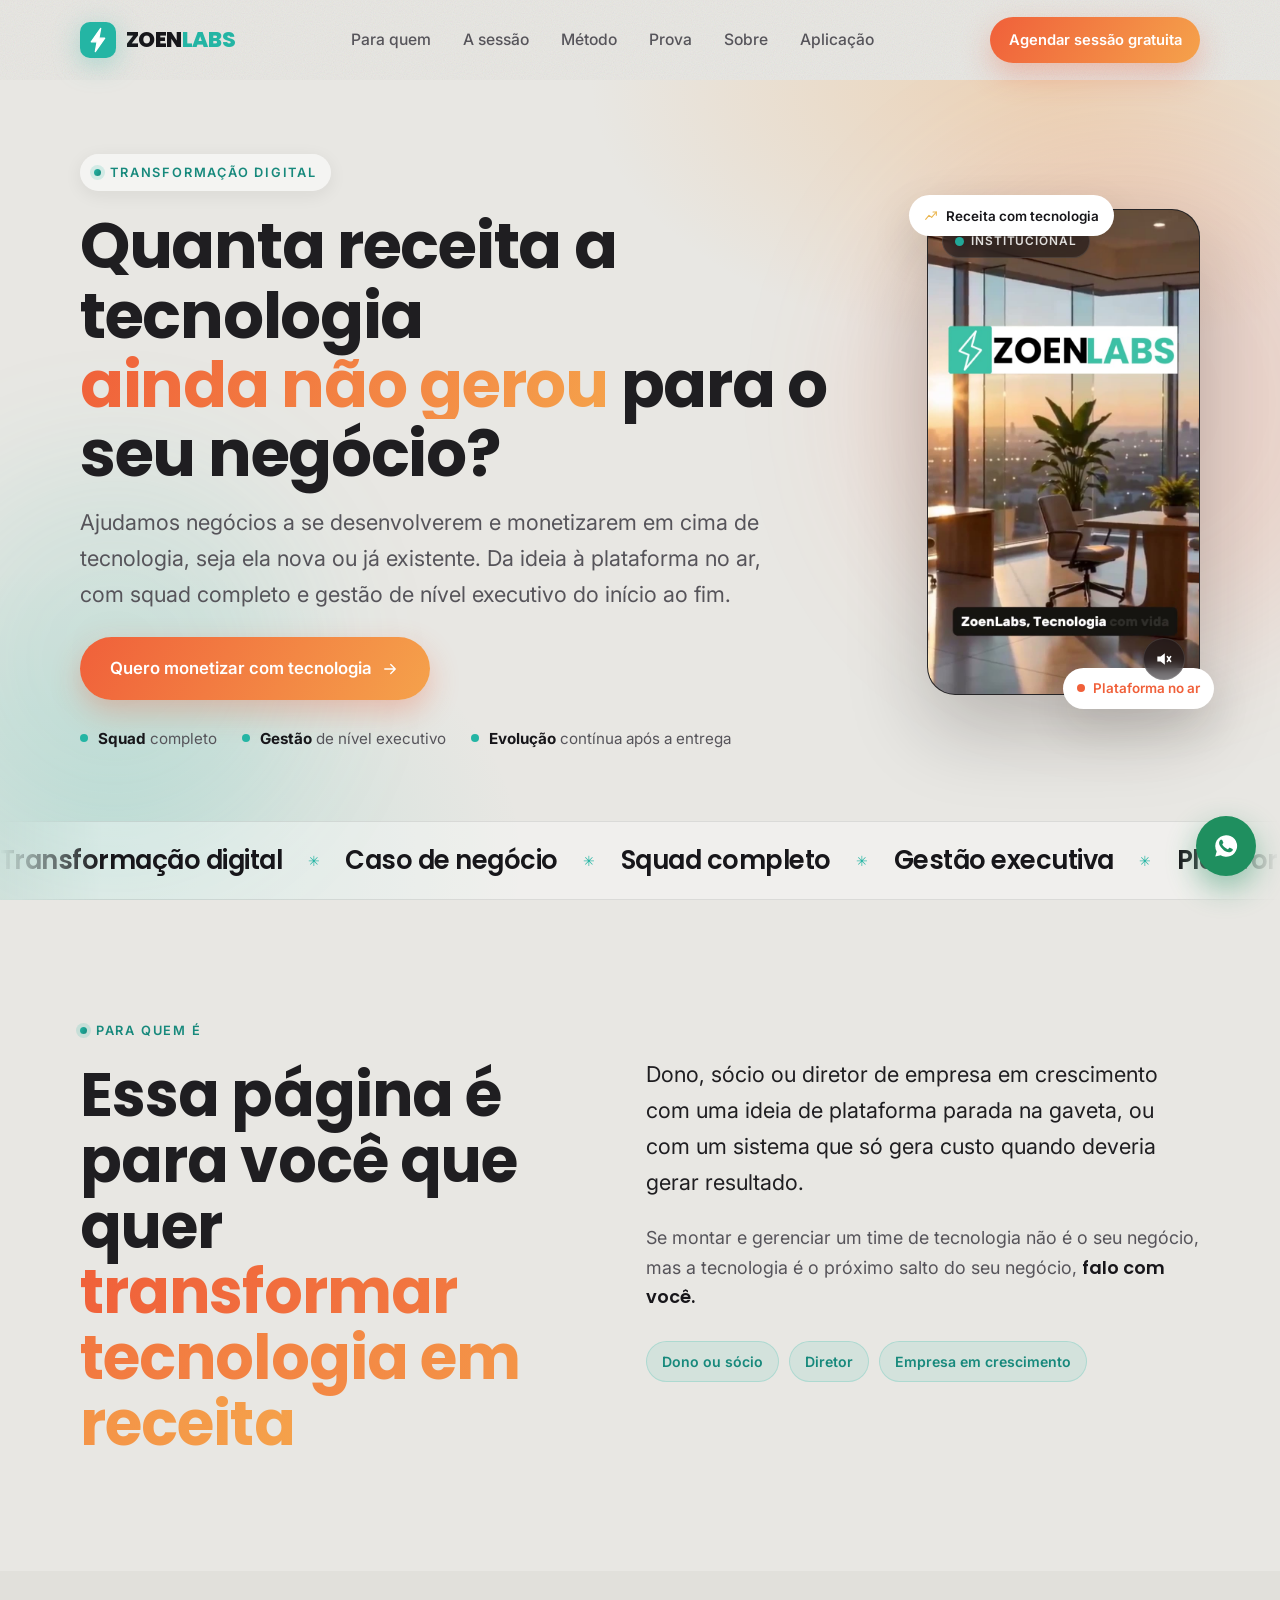
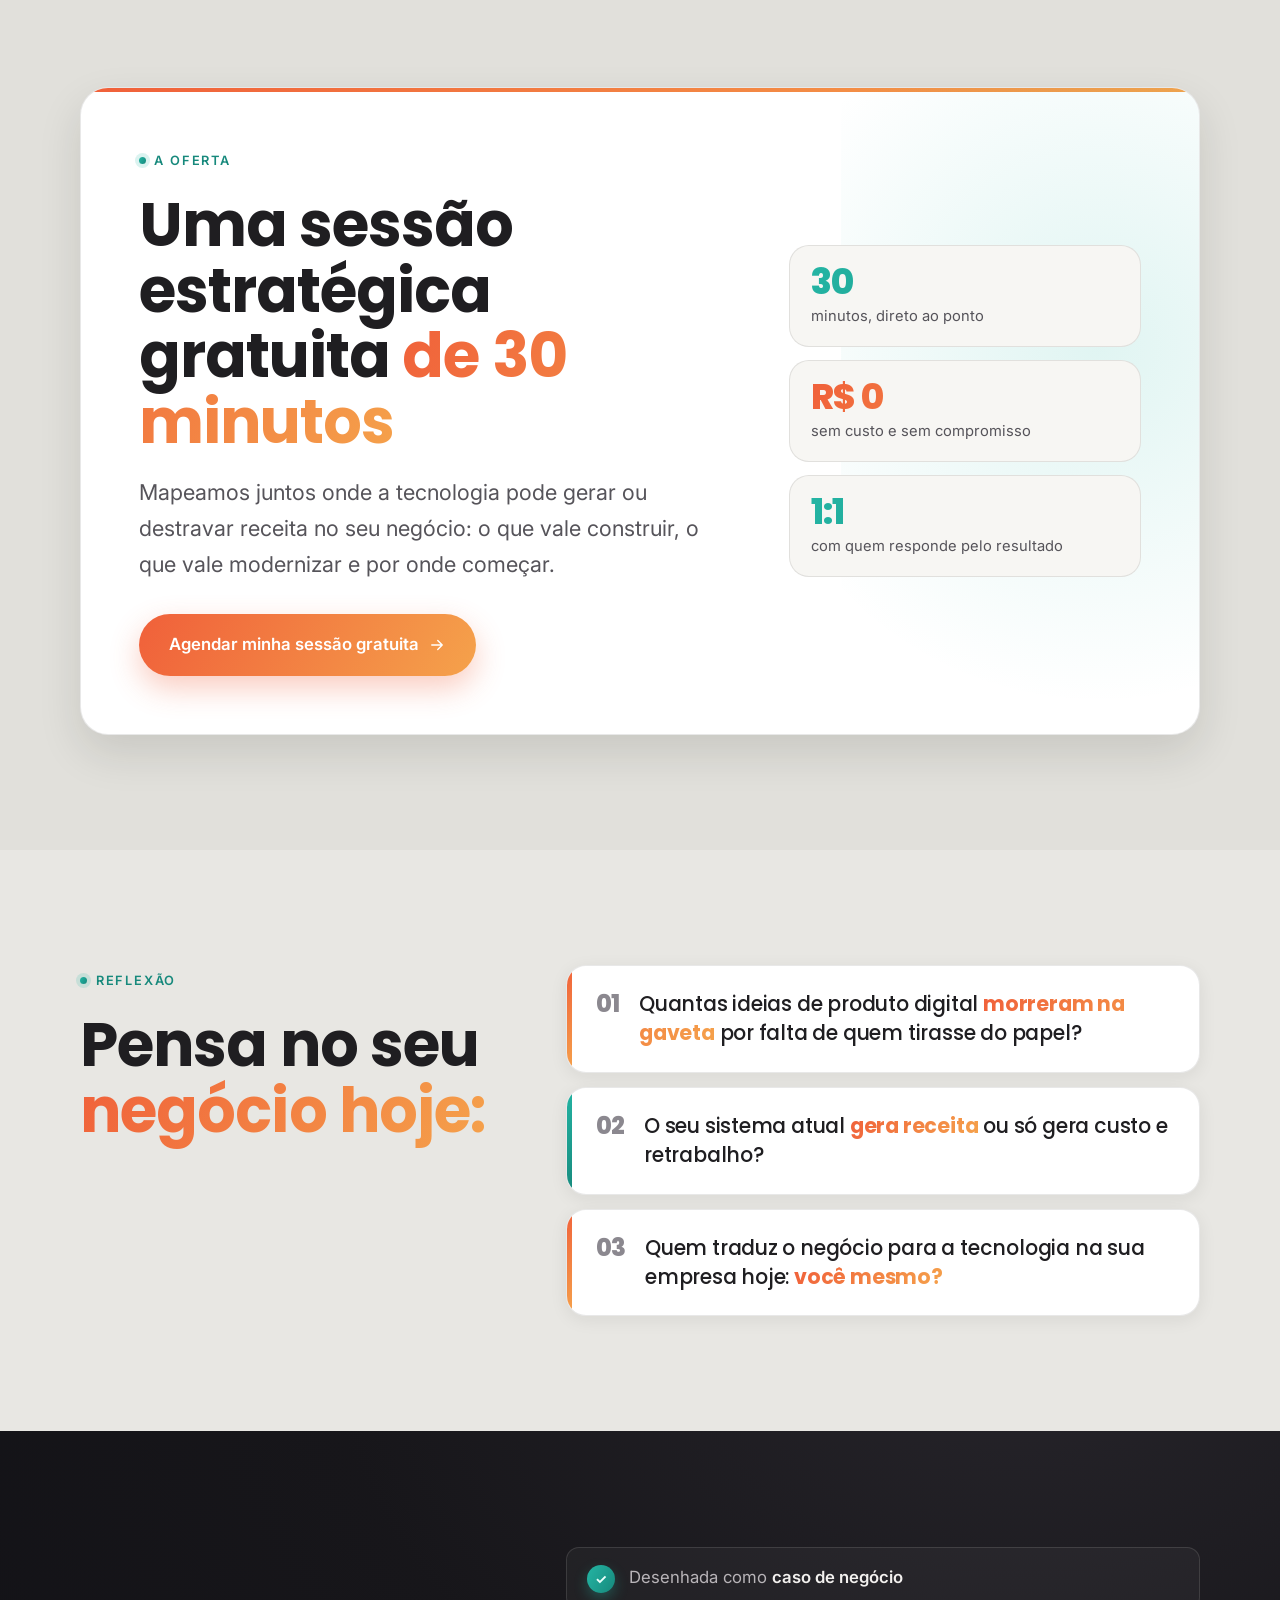
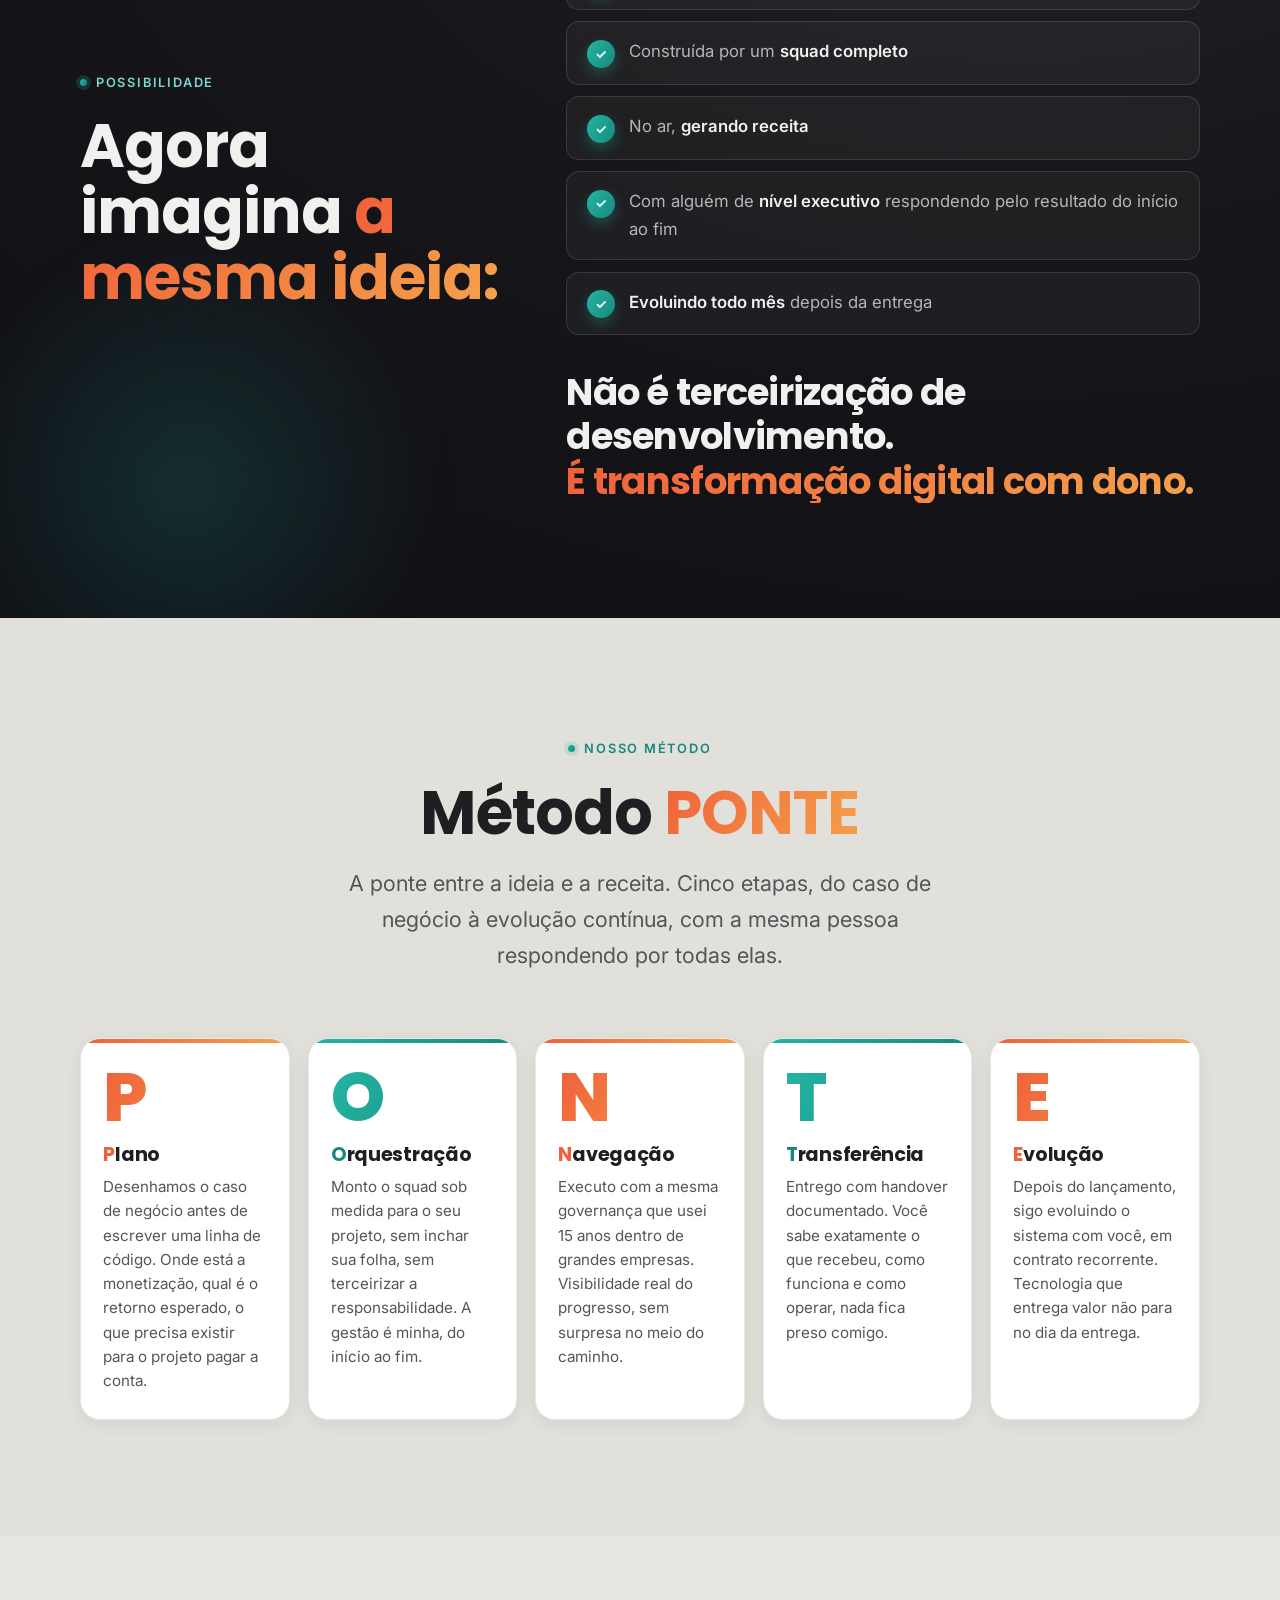
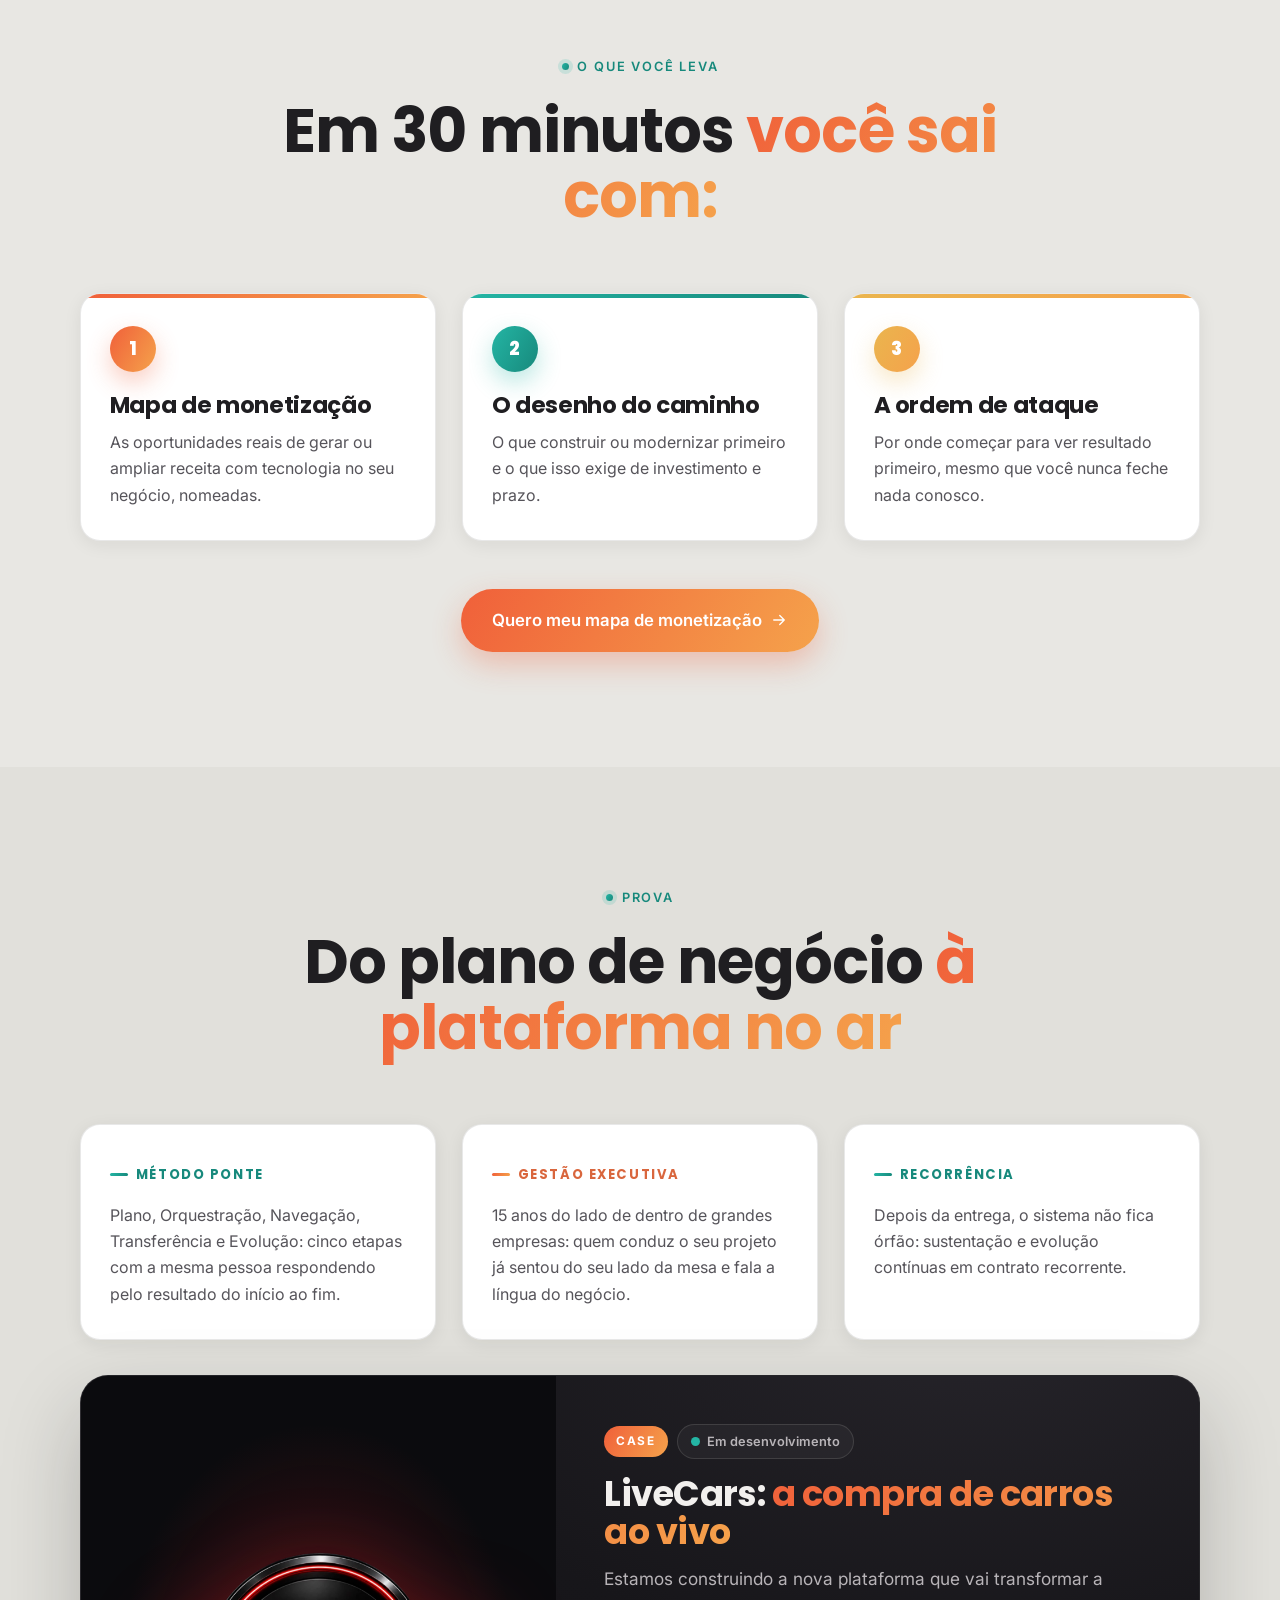
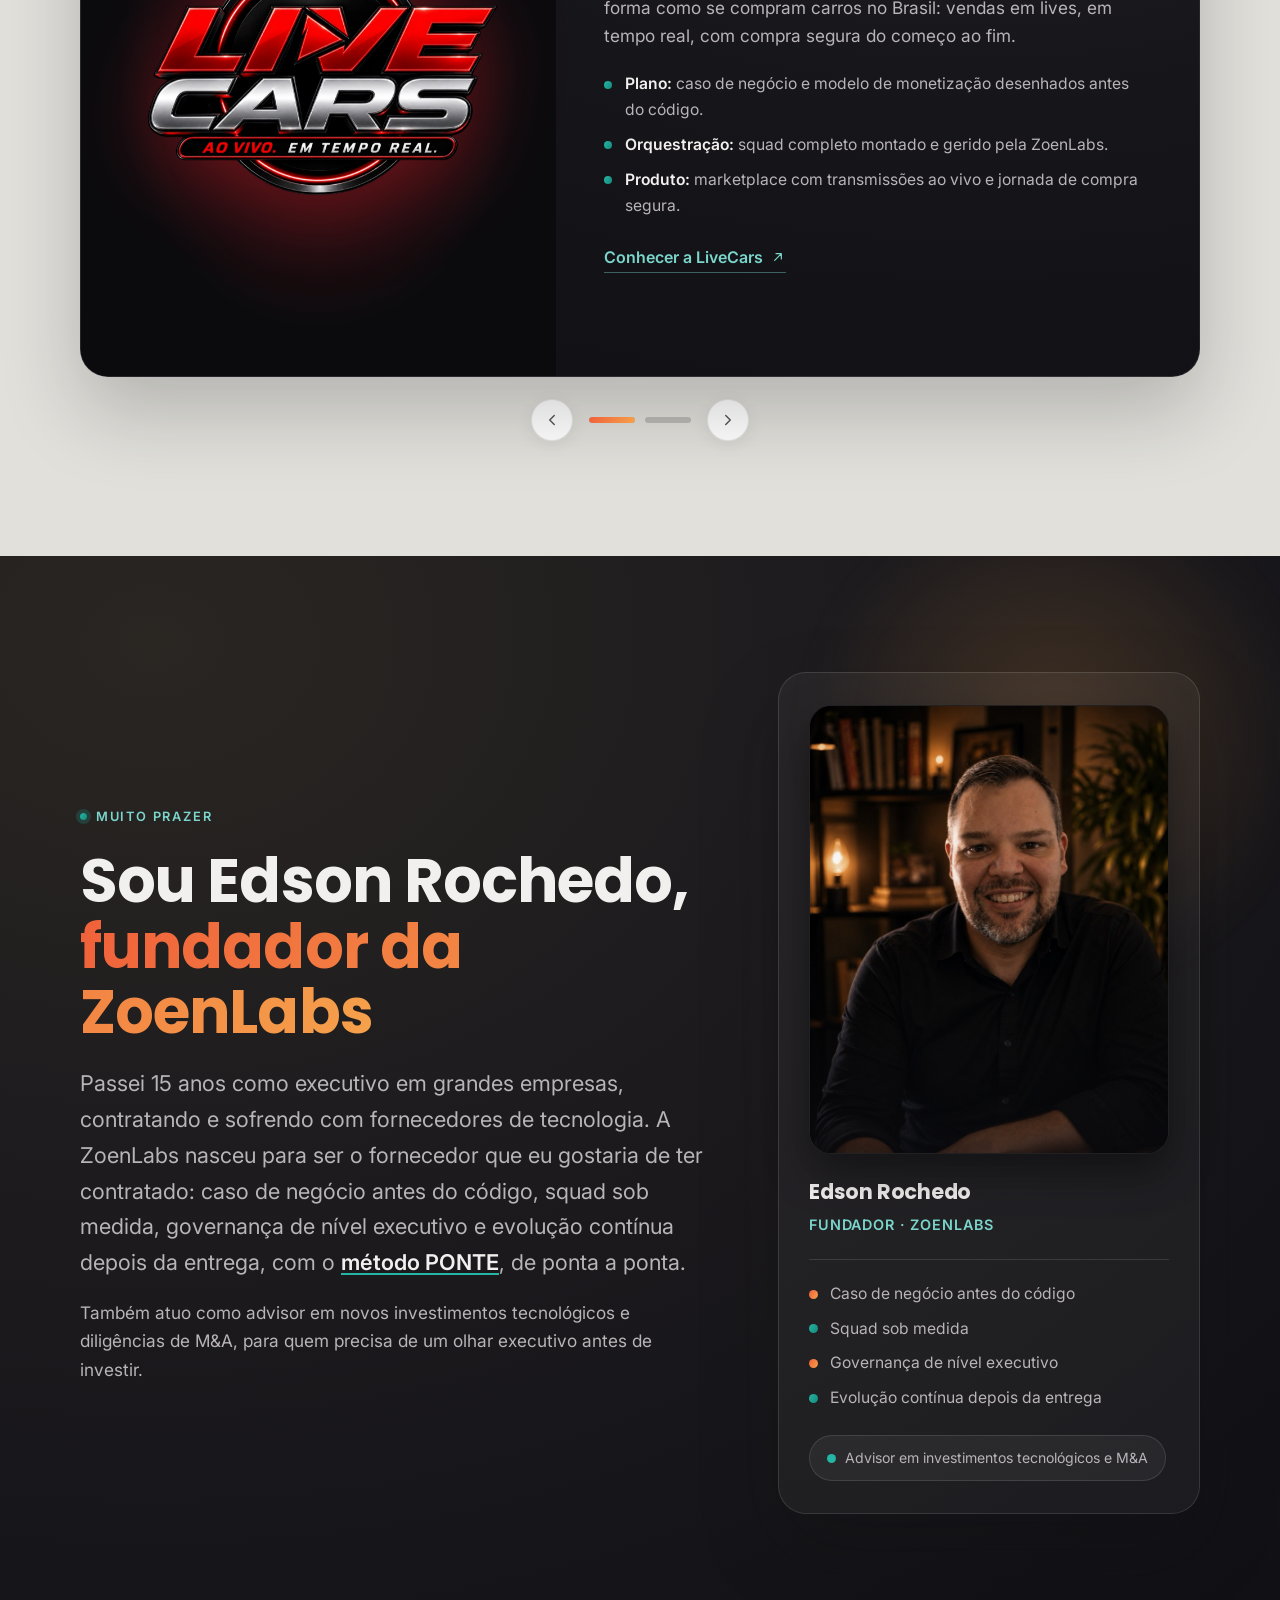
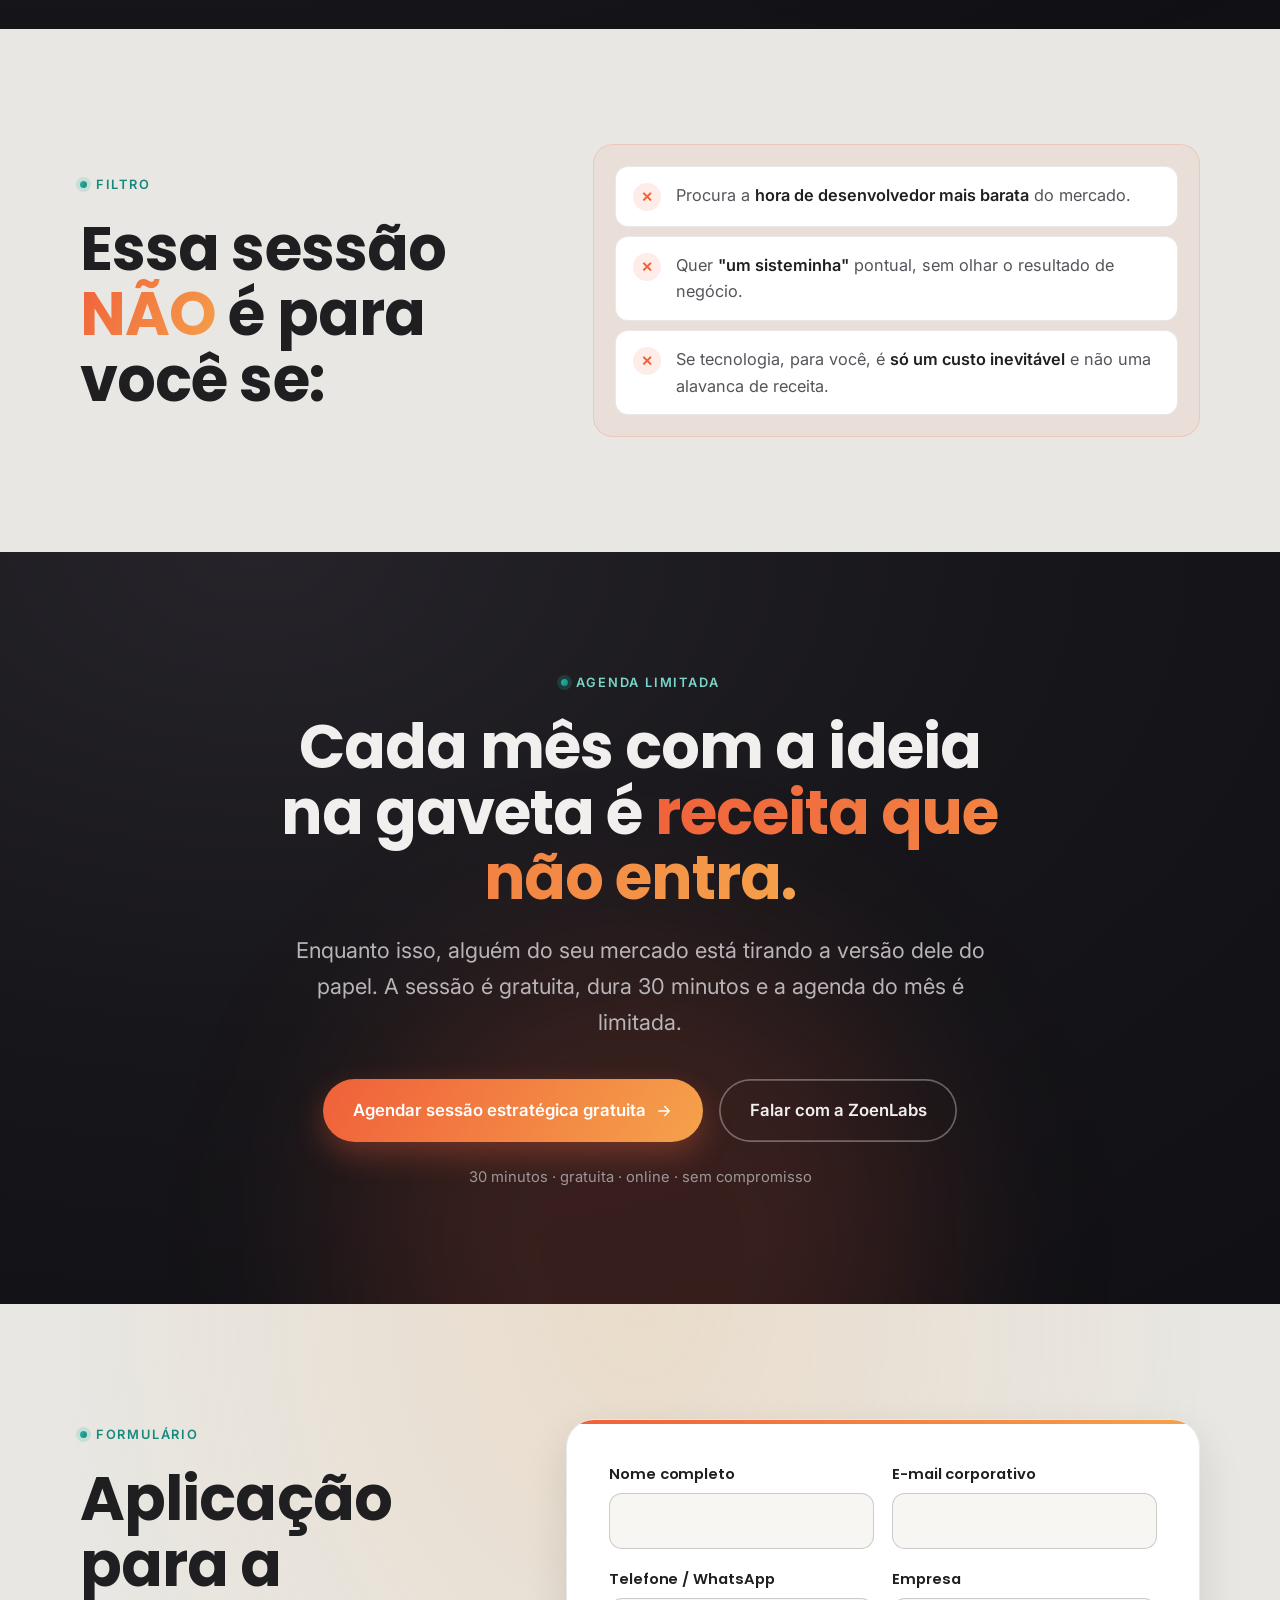
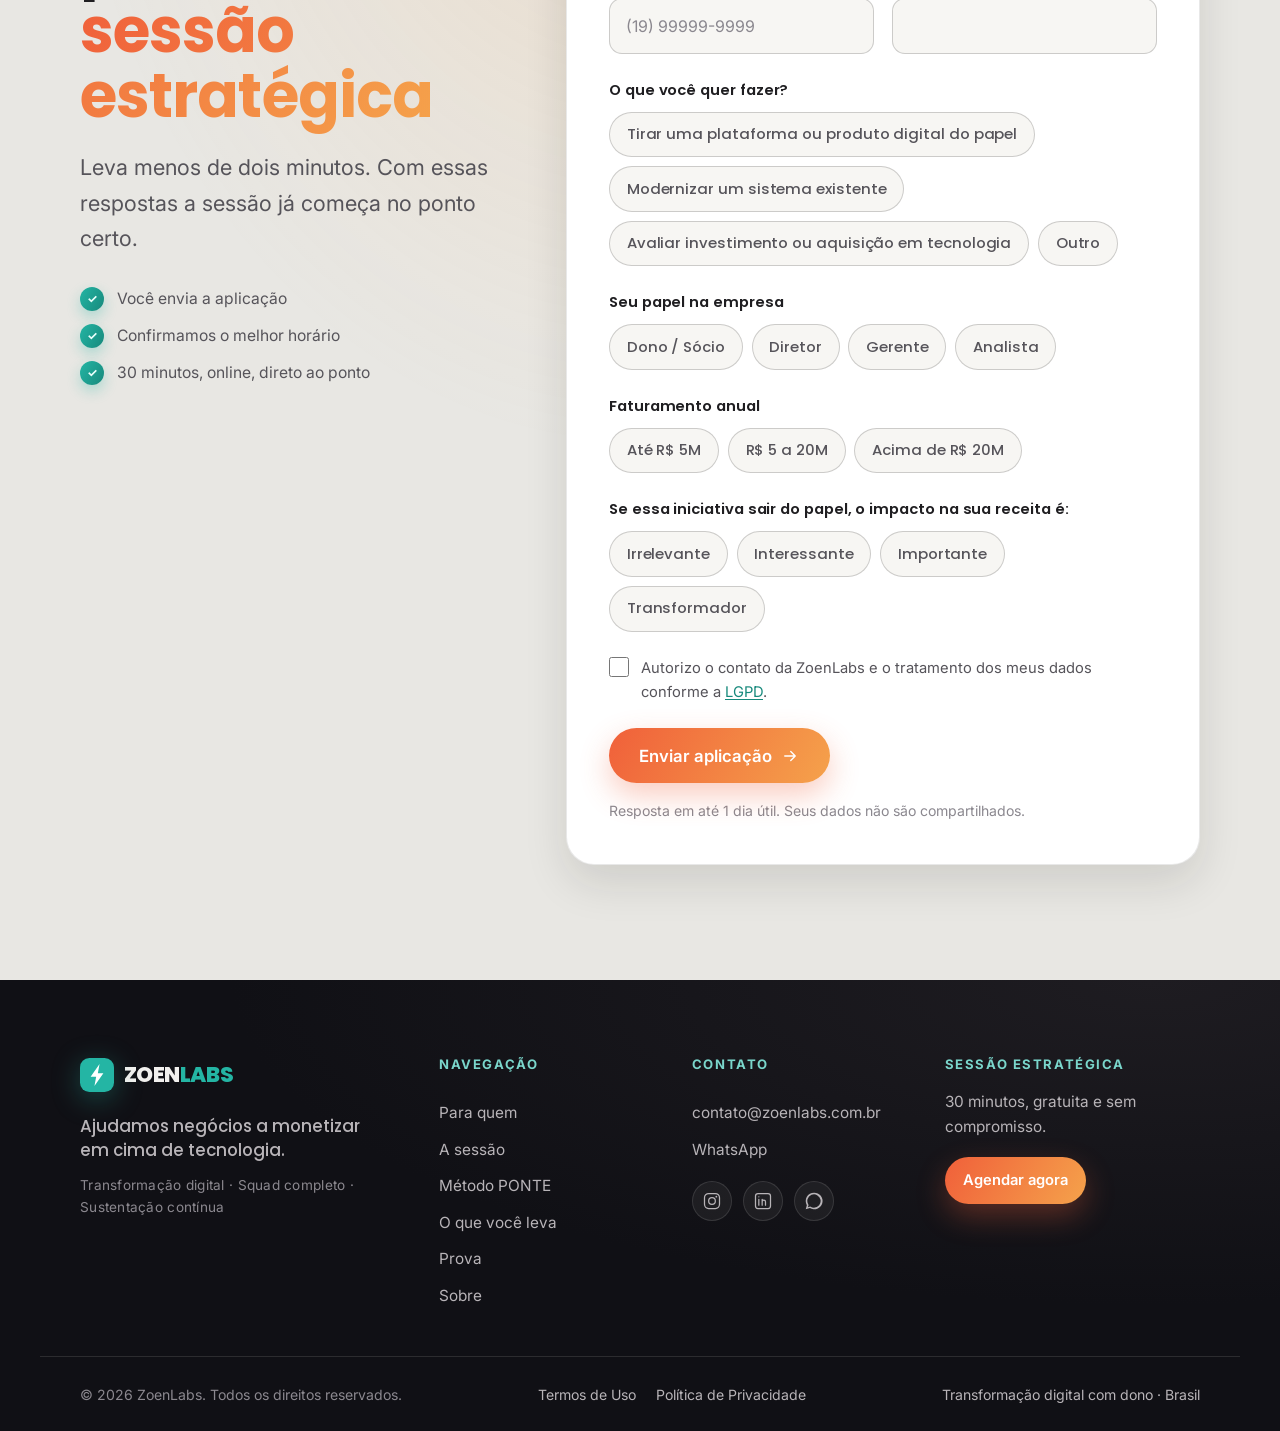
==== commit 106627de: "SEO: alinha domínio em www, indexa o vídeo e adiciona llms.txt O site servia em www enquanto canonic" ====
--- a/index.html
+++ b/index.html
@@ -7,13 +7,13 @@
   <meta name="theme-color" content="#17161a" media="(prefers-color-scheme: dark)" />
 
   <!-- ===================== SEO PRINCIPAL ===================== -->
-  <title>ZoenLabs | Transformação digital com dono: monetize com tecnologia</title>
+  <title>ZoenLabs | Transformação digital com dono</title>
   <meta name="description" content="Ajudamos negócios a se desenvolverem e monetizarem em cima de tecnologia, nova ou já existente. Da ideia à plataforma no ar, com squad completo e gestão de nível executivo. Agende uma sessão estratégica gratuita de 30 minutos." />
   <meta name="keywords" content="ZoenLabs, transformação digital, monetizar com tecnologia, plataforma digital, squad completo, gestão executiva de tecnologia, modernização de sistemas, sessão estratégica, advisor tecnologia, due diligence tecnologia, M&A tecnologia, desenvolvimento de plataforma, produto digital" />
   <meta name="author" content="ZoenLabs" />
   <meta name="robots" content="index, follow, max-image-preview:large, max-snippet:-1, max-video-preview:-1" />
   <meta name="googlebot" content="index, follow" />
-  <link rel="canonical" href="https://zoenlabs.com.br/" />
+  <link rel="canonical" href="https://www.zoenlabs.com.br/" />
 
   <!-- ===================== IDIOMA / LOCAL (GEO) ===================== -->
   <meta name="language" content="Portuguese" />
@@ -25,21 +25,28 @@
   <meta property="og:type" content="website" />
   <meta property="og:site_name" content="ZoenLabs" />
   <meta property="og:locale" content="pt_BR" />
-  <meta property="og:url" content="https://zoenlabs.com.br/" />
+  <meta property="og:url" content="https://www.zoenlabs.com.br/" />
   <meta property="og:title" content="Quanta receita a tecnologia ainda não gerou para o seu negócio?" />
   <meta property="og:description" content="Ajudamos negócios a monetizar em cima de tecnologia. Squad completo, gestão executiva e evolução contínua. Sessão estratégica gratuita de 30 minutos." />
-  <meta property="og:image" content="https://zoenlabs.com.br/assets/img/og-zoenlabs.jpg" />
-  <meta property="og:image:secure_url" content="https://zoenlabs.com.br/assets/img/og-zoenlabs.jpg" />
+  <meta property="og:image" content="https://www.zoenlabs.com.br/assets/img/og-zoenlabs.jpg" />
+  <meta property="og:image:secure_url" content="https://www.zoenlabs.com.br/assets/img/og-zoenlabs.jpg" />
   <meta property="og:image:type" content="image/jpeg" />
   <meta property="og:image:width" content="1200" />
   <meta property="og:image:height" content="630" />
   <meta property="og:image:alt" content="ZoenLabs, transformação digital com dono." />
 
+  <!-- ===================== VÍDEO (Open Graph) ===================== -->
+  <meta property="og:video" content="https://pub-3c0c7295cc89480287b4f5bda8455d27.r2.dev/ZoenLabs.mp4" />
+  <meta property="og:video:secure_url" content="https://pub-3c0c7295cc89480287b4f5bda8455d27.r2.dev/ZoenLabs.mp4" />
+  <meta property="og:video:type" content="video/mp4" />
+  <meta property="og:video:width" content="720" />
+  <meta property="og:video:height" content="1280" />
+
   <!-- ===================== TWITTER / X ===================== -->
   <meta name="twitter:card" content="summary_large_image" />
   <meta name="twitter:title" content="Quanta receita a tecnologia ainda não gerou para o seu negócio?" />
   <meta name="twitter:description" content="Ajudamos negócios a monetizar em cima de tecnologia. Sessão estratégica gratuita de 30 minutos." />
-  <meta name="twitter:image" content="https://zoenlabs.com.br/assets/img/og-zoenlabs.jpg" />
+  <meta name="twitter:image" content="https://www.zoenlabs.com.br/assets/img/og-zoenlabs.jpg" />
   <meta name="twitter:image:alt" content="ZoenLabs, transformação digital com dono." />
 
   <!-- ===================== FAVICON / ÍCONES ===================== -->
@@ -58,20 +65,20 @@
     "@graph": [
       {
         "@type": ["Organization", "ProfessionalService"],
-        "@id": "https://zoenlabs.com.br/#organization",
+        "@id": "https://www.zoenlabs.com.br/#organization",
         "name": "ZoenLabs",
         "alternateName": "Zoen Labs",
-        "url": "https://zoenlabs.com.br/",
-        "logo": "https://zoenlabs.com.br/assets/img/favicon-512.png",
-        "image": "https://zoenlabs.com.br/assets/img/og-zoenlabs.jpg",
+        "url": "https://www.zoenlabs.com.br/",
+        "logo": "https://www.zoenlabs.com.br/assets/img/favicon-512.png",
+        "image": "https://www.zoenlabs.com.br/assets/img/og-zoenlabs.jpg",
         "description": "Ajudamos negócios a se desenvolverem e monetizarem em cima de tecnologia, nova ou já existente. Da ideia à plataforma no ar, com squad completo, gestão de nível executivo e evolução contínua depois da entrega.",
         "slogan": "Transformação digital com dono.",
         "founder": {
           "@type": "Person",
-          "@id": "https://zoenlabs.com.br/#founder",
+          "@id": "https://www.zoenlabs.com.br/#founder",
           "name": "Edson Rochedo",
           "jobTitle": "Fundador",
-          "image": "https://zoenlabs.com.br/assets/img/edson-rochedo.jpg",
+          "image": "https://www.zoenlabs.com.br/assets/img/edson-rochedo.jpg",
           "description": "Executivo com 15 anos em grandes empresas. Fundador da ZoenLabs e advisor em investimentos tecnológicos e diligências de M&A."
         },
         "email": "contato@zoenlabs.com.br",
@@ -107,17 +114,33 @@
         ]
       },
       {
+        "@type": "VideoObject",
+        "@id": "https://www.zoenlabs.com.br/#video-institucional",
+        "name": "ZoenLabs, transformação digital com dono",
+        "description": "Vídeo institucional da ZoenLabs: ajudamos negócios a se desenvolverem e monetizarem em cima de tecnologia, da ideia à plataforma no ar, com squad completo e gestão de nível executivo.",
+        "thumbnailUrl": ["https://www.zoenlabs.com.br/assets/img/video-thumb.jpg"],
+        "uploadDate": "2026-07-13T09:00:00-03:00",
+        "duration": "PT55S",
+        "contentUrl": "https://pub-3c0c7295cc89480287b4f5bda8455d27.r2.dev/ZoenLabs.mp4",
+        "width": 720,
+        "height": 1280,
+        "inLanguage": "pt-BR",
+        "isFamilyFriendly": true,
+        "publisher": { "@id": "https://www.zoenlabs.com.br/#organization" },
+        "mainEntityOfPage": { "@id": "https://www.zoenlabs.com.br/#website" }
+      },
+      {
         "@type": "WebSite",
-        "@id": "https://zoenlabs.com.br/#website",
-        "url": "https://zoenlabs.com.br/",
+        "@id": "https://www.zoenlabs.com.br/#website",
+        "url": "https://www.zoenlabs.com.br/",
         "name": "ZoenLabs",
         "description": "Transformação digital com dono. Ajudamos negócios a monetizar em cima de tecnologia.",
         "inLanguage": "pt-BR",
-        "publisher": { "@id": "https://zoenlabs.com.br/#organization" }
+        "publisher": { "@id": "https://www.zoenlabs.com.br/#organization" }
       },
       {
         "@type": "FAQPage",
-        "@id": "https://zoenlabs.com.br/#faq",
+        "@id": "https://www.zoenlabs.com.br/#faq",
         "mainEntity": [
           {
             "@type": "Question",
@@ -165,7 +188,7 @@
   <link rel="preconnect" href="https://fonts.gstatic.com" crossorigin />
   <link href="https://fonts.googleapis.com/css2?family=Poppins:wght@500;600;700;800&family=Inter:wght@400;500;600;700&display=swap" rel="stylesheet" />
 
-  <link rel="stylesheet" href="assets/css/styles.css?v=10" />
+  <link rel="stylesheet" href="assets/css/styles.css?v=11" />
 </head>
 <body>
   <div class="grain" aria-hidden="true"></div>
@@ -254,7 +277,9 @@
         <div class="hero__stage reveal" data-reveal-delay="2" id="video">
           <div class="video-frame" id="videoFrame">
             <span class="video-frame__tag"><span class="dot dot--live"></span> Institucional</span>
-            <video class="video-el" id="heroVideo" muted loop playsinline preload="metadata">
+            <video class="video-el" id="heroVideo" muted loop playsinline preload="metadata"
+                   poster="assets/img/video-thumb.jpg" width="720" height="1280"
+                   title="Vídeo institucional da ZoenLabs">
               <!-- Vídeo hospedado no Cloudflare R2 -->
               <source src="https://pub-3c0c7295cc89480287b4f5bda8455d27.r2.dev/ZoenLabs.mp4" type="video/mp4" />
               Seu navegador não suporta vídeo HTML5.
@@ -540,7 +565,7 @@
 
           <article class="case" id="slide-lymr" role="group" aria-roledescription="slide" aria-label="2 de 2: Lymr" aria-labelledby="case-lymr" hidden>
             <div class="case__media case__media--shot">
-              <img src="assets/img/lymr-case.jpg" alt="Loja online da Lymr, com creatina em gummies e destaque de descontos" width="1600" height="770" loading="lazy" decoding="async" />
+              <img src="assets/img/lymr-case.jpg" alt="E-commerce da Lymr em um MacBook e em um iPhone, mostrando a página inicial da loja" width="1000" height="1250" loading="lazy" decoding="async" />
             </div>
             <div class="case__body">
               <div class="case__meta">
--- a/assets/css/styles.css
+++ b/assets/css/styles.css
@@ -430,8 +430,8 @@
 }
 .case__media img { width: 100%; max-width: 360px; height: auto; filter: drop-shadow(0 18px 40px rgba(226,30,38,.35)); }
 .case__media--shot { position: relative; padding: 0; background: #0b0b0e; overflow: hidden; }
-.case__media--shot::after { content: ""; position: absolute; inset: 0; pointer-events: none; background: linear-gradient(90deg, transparent 62%, rgba(16,16,21,.55) 100%); }
-.case__media--shot img { max-width: none; width: 100%; height: 100%; object-fit: cover; object-position: left center; filter: none; }
+.case__media--shot::after { content: ""; position: absolute; inset: 0; pointer-events: none; background: linear-gradient(90deg, transparent 72%, rgba(16,16,21,.45) 100%); }
+.case__media--shot img { max-width: none; width: 100%; height: 100%; object-fit: cover; object-position: center; filter: none; }
 .case__body { padding: clamp(1.6rem, 4vw, 3rem); }
 .case__meta { display: flex; flex-wrap: wrap; align-items: center; gap: .6rem; margin-bottom: 1rem; }
 .case__tag { font-size: .74rem; font-weight: 700; letter-spacing: .14em; text-transform: uppercase; color: #fff; background: var(--grad-warm); padding: .35rem .75rem; border-radius: var(--radius-pill); }
@@ -650,7 +650,7 @@
   .ponte { grid-template-columns: repeat(2, 1fr); }
   .case { grid-template-columns: 1fr; }
   .case__media img { max-width: 280px; }
-  .case__media--shot { aspect-ratio: 16 / 9; }
+  .case__media--shot { aspect-ratio: 4 / 5; }
   .case__media--shot::after { background: linear-gradient(180deg, transparent 60%, rgba(16,16,21,.6) 100%); }
   .case__media--shot img { object-position: center; }
   .ponte__step:last-child { grid-column: 1 / -1; }
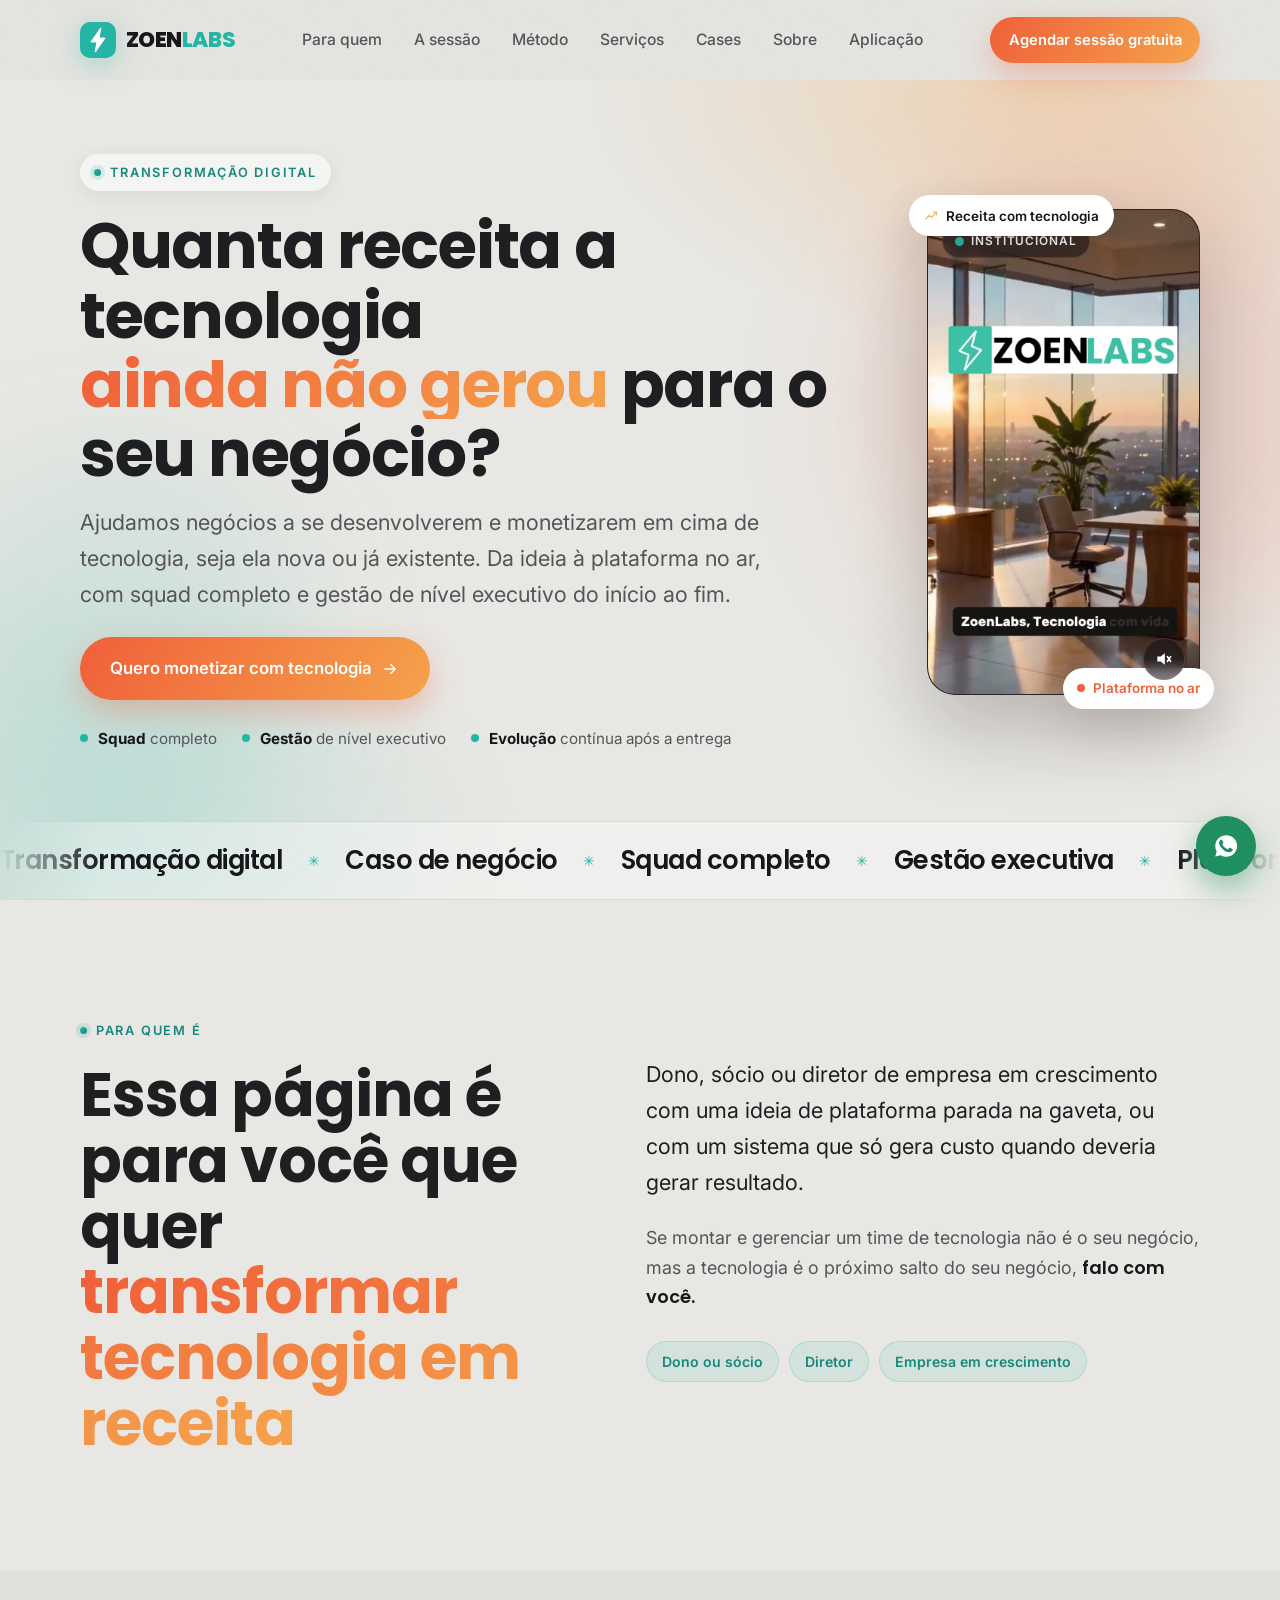
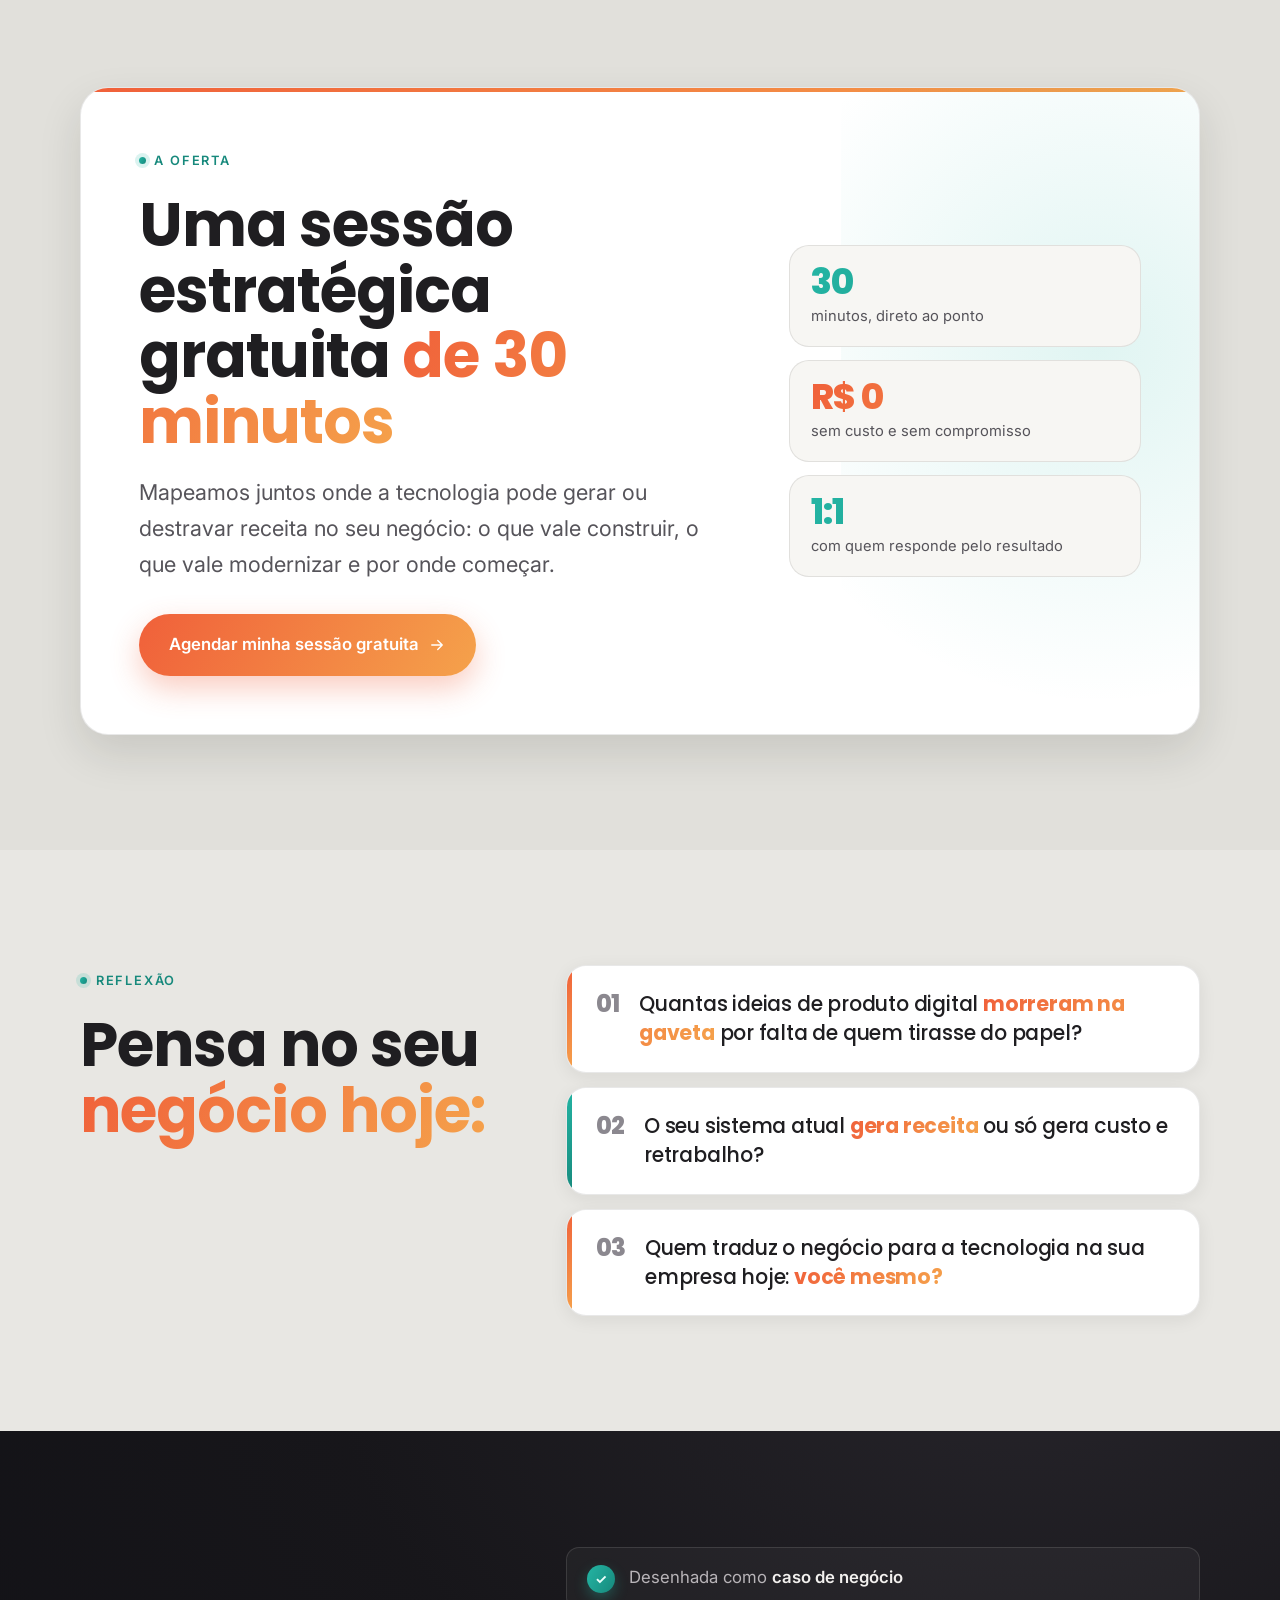
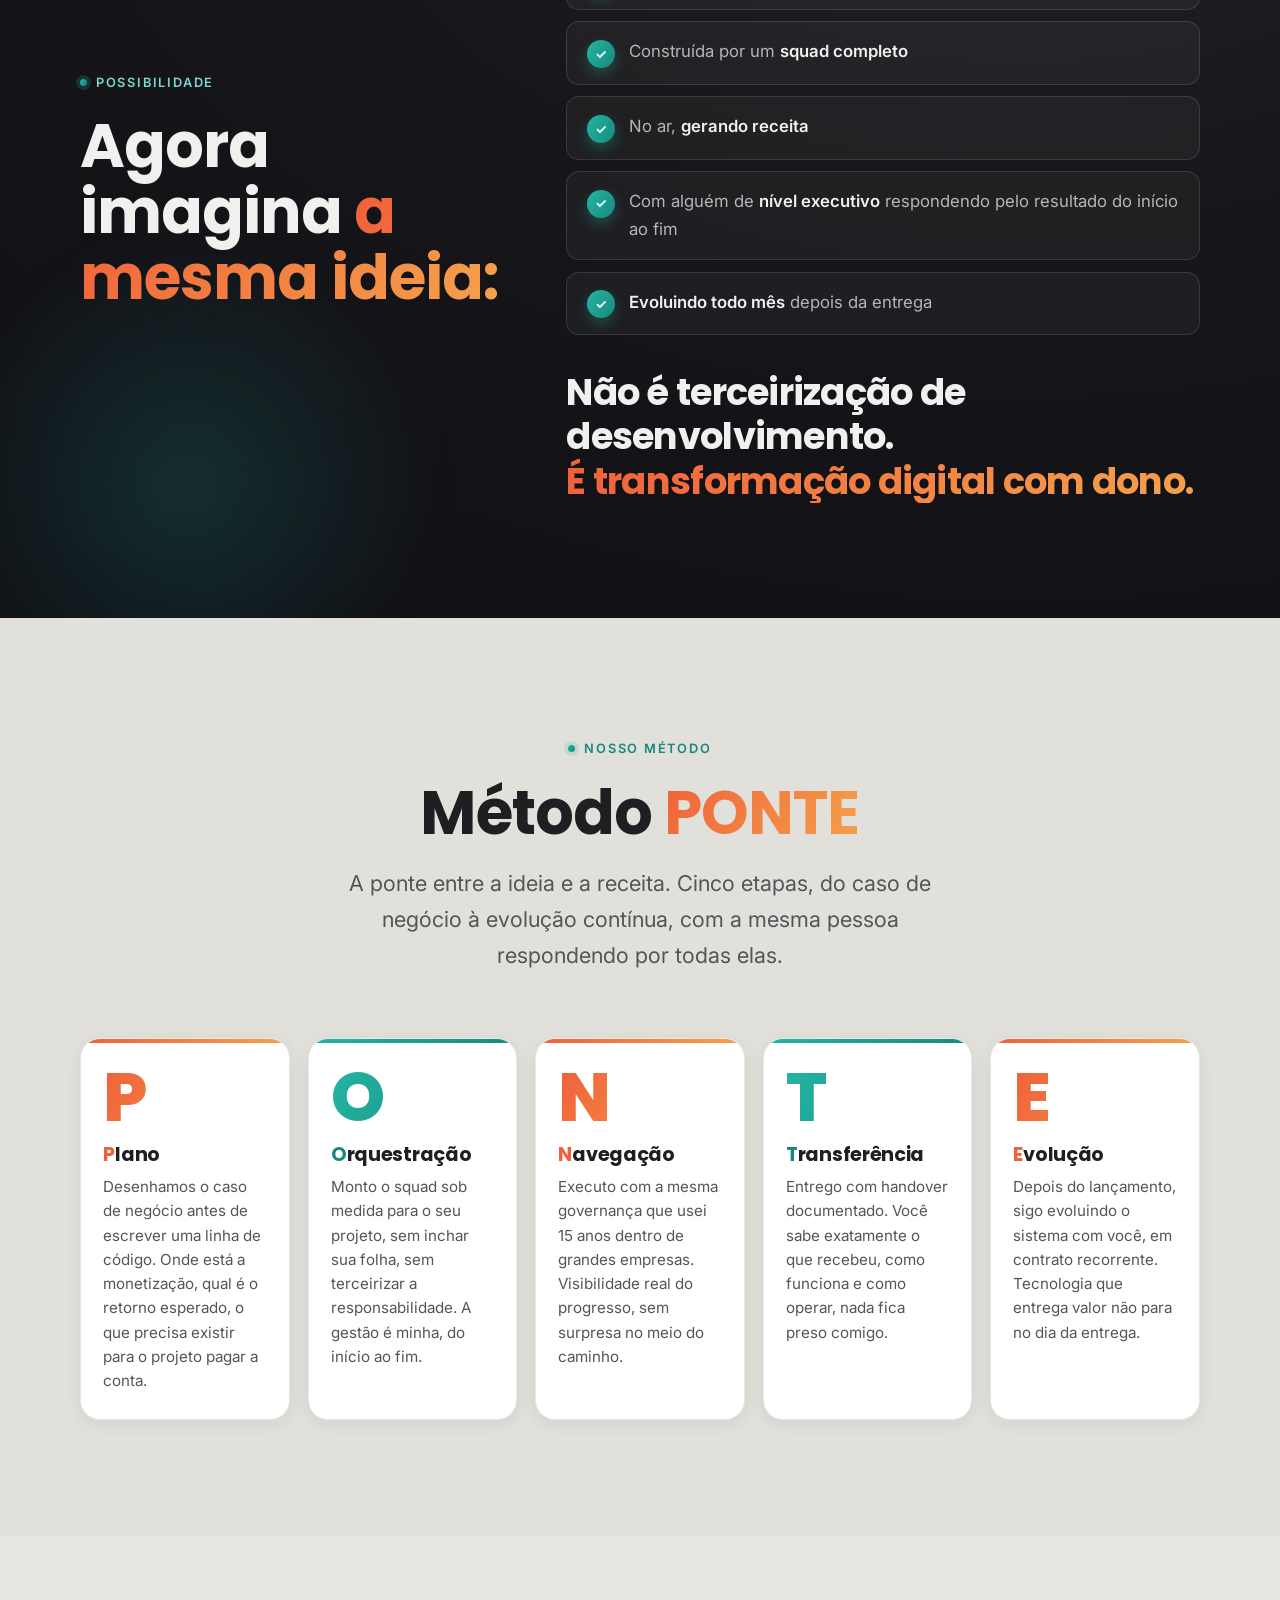
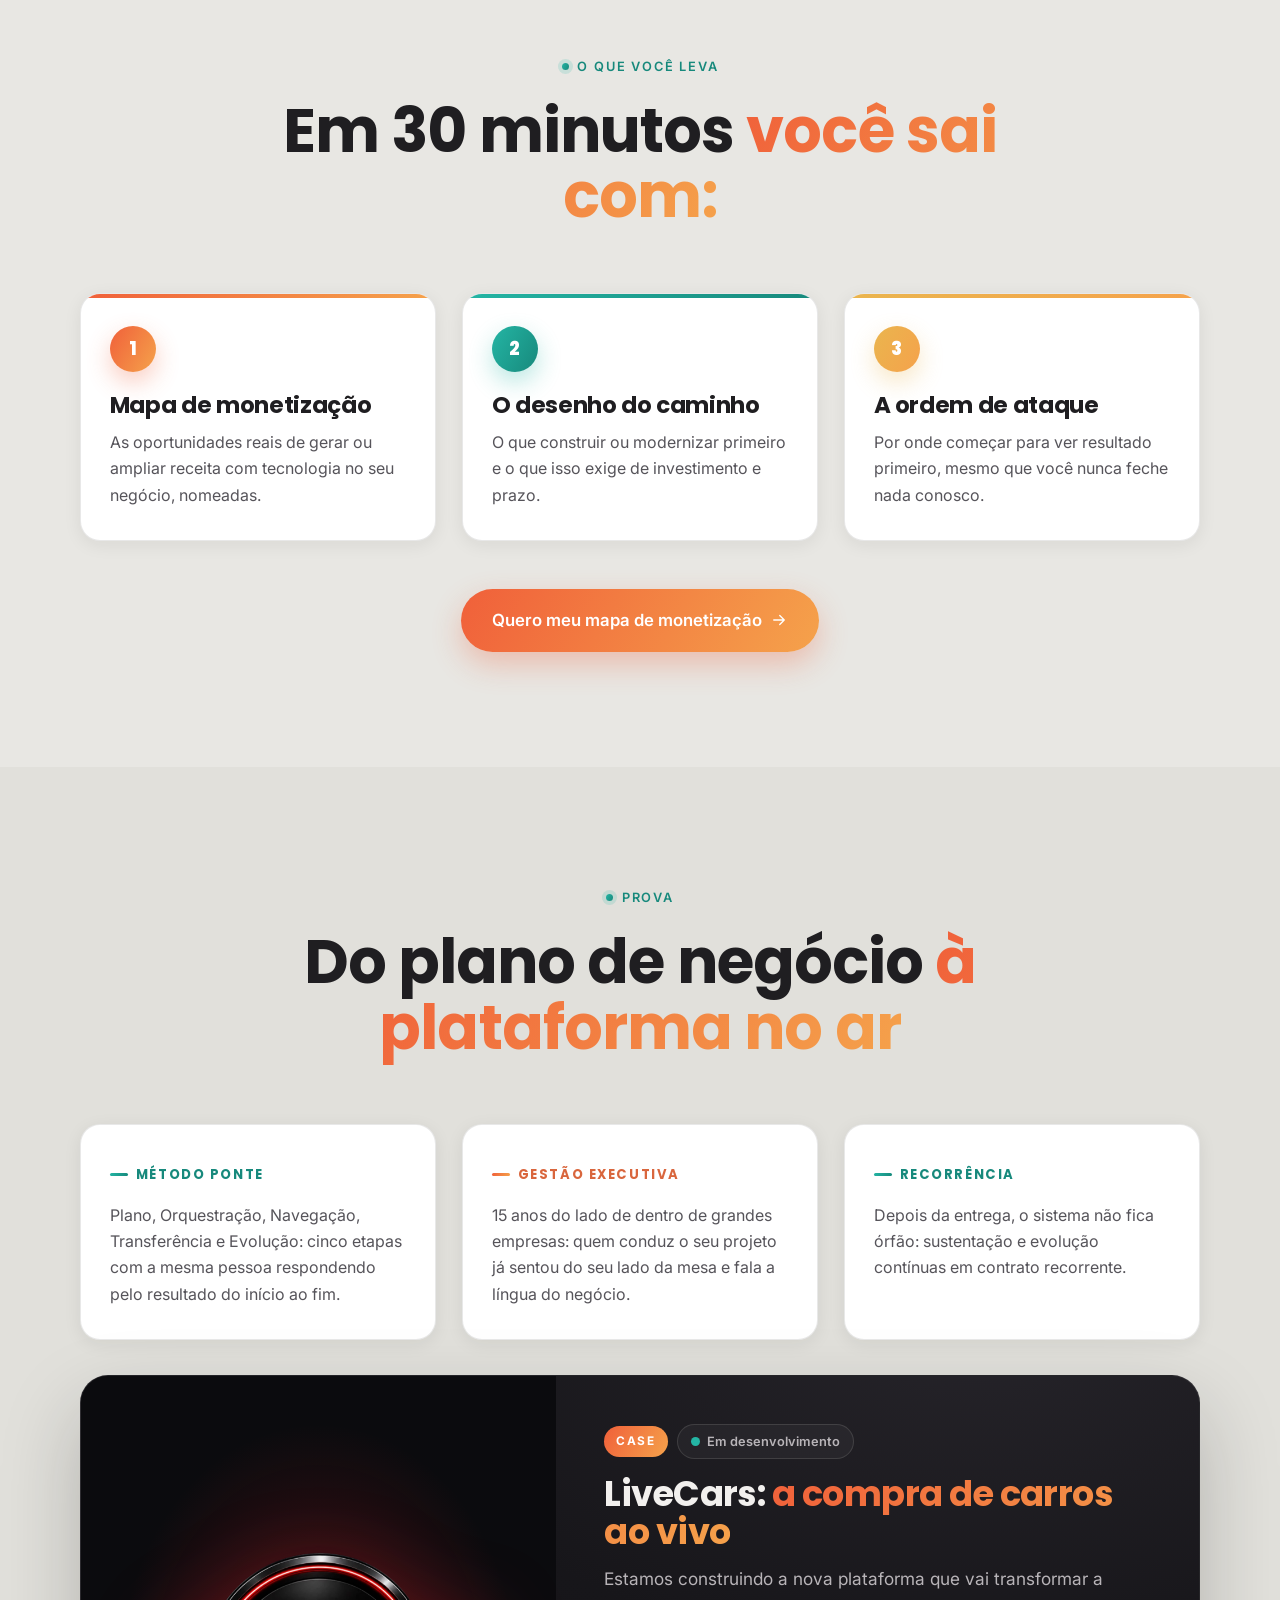
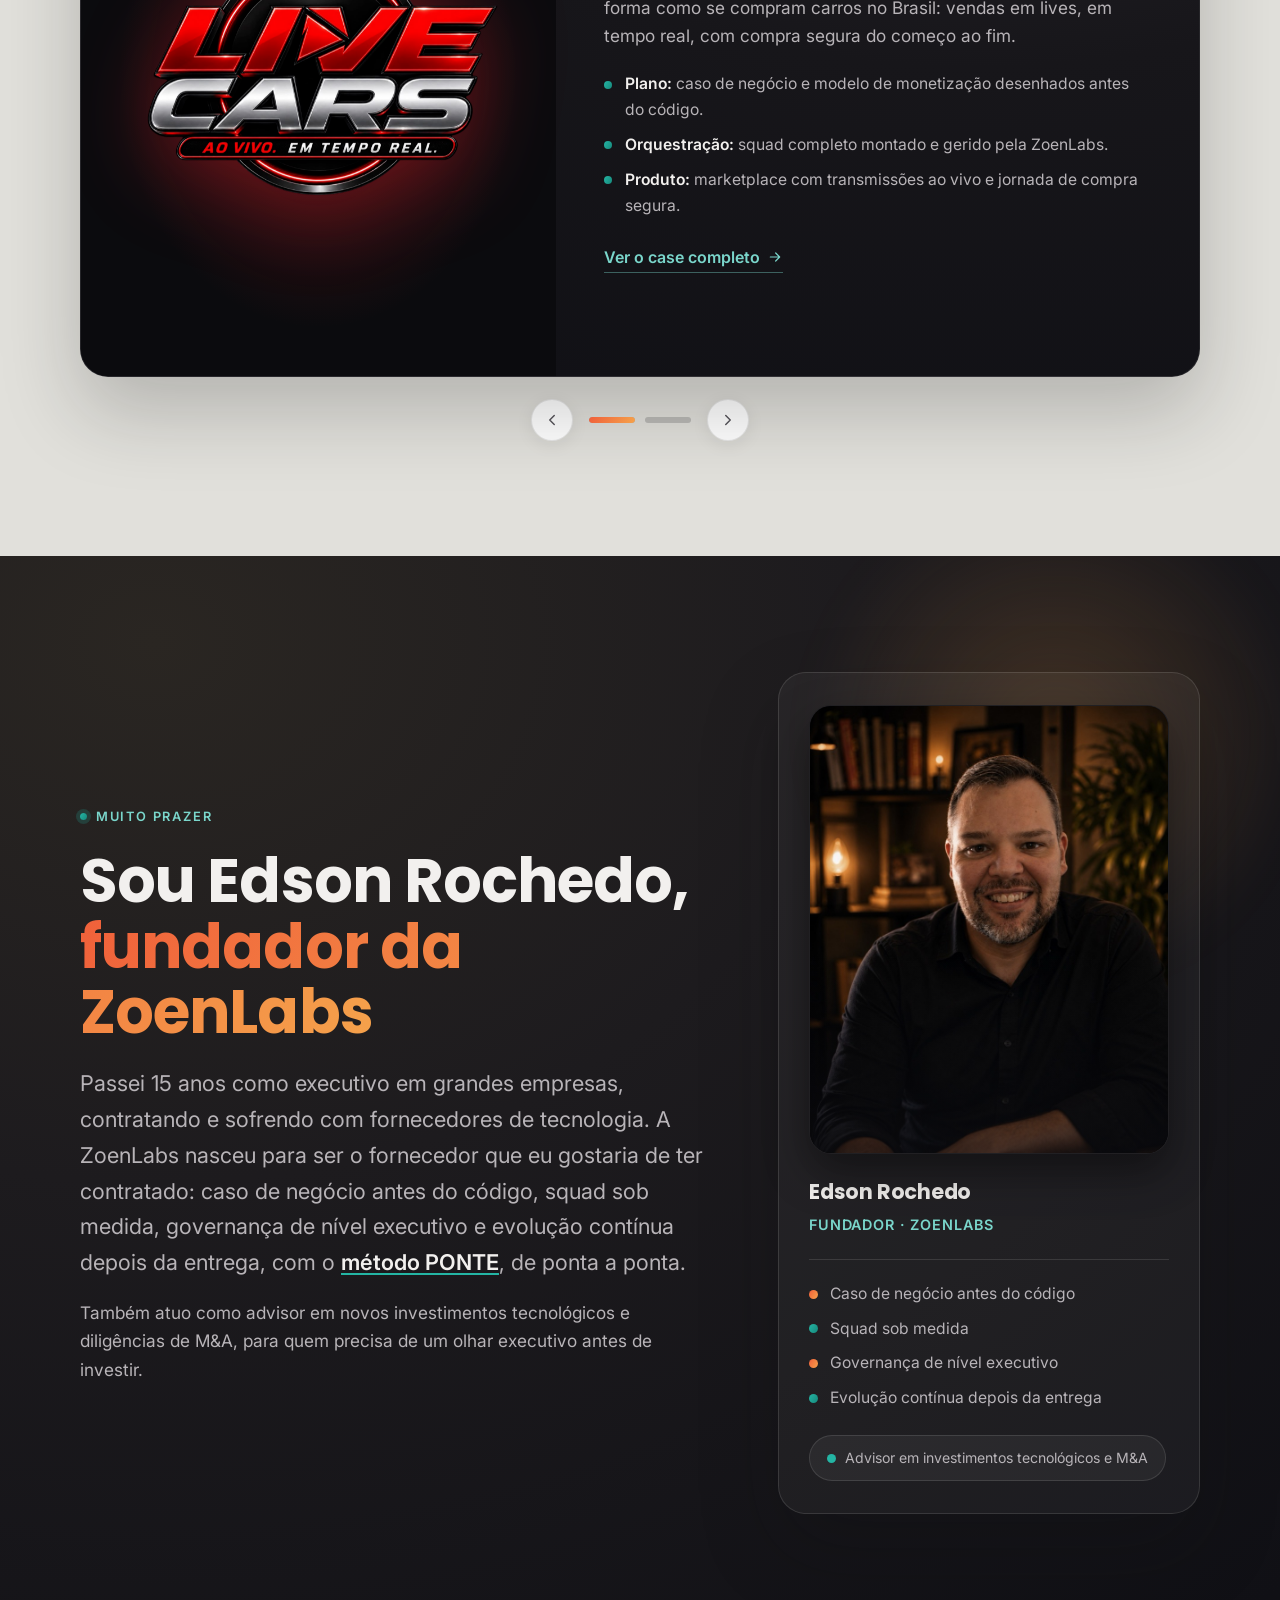
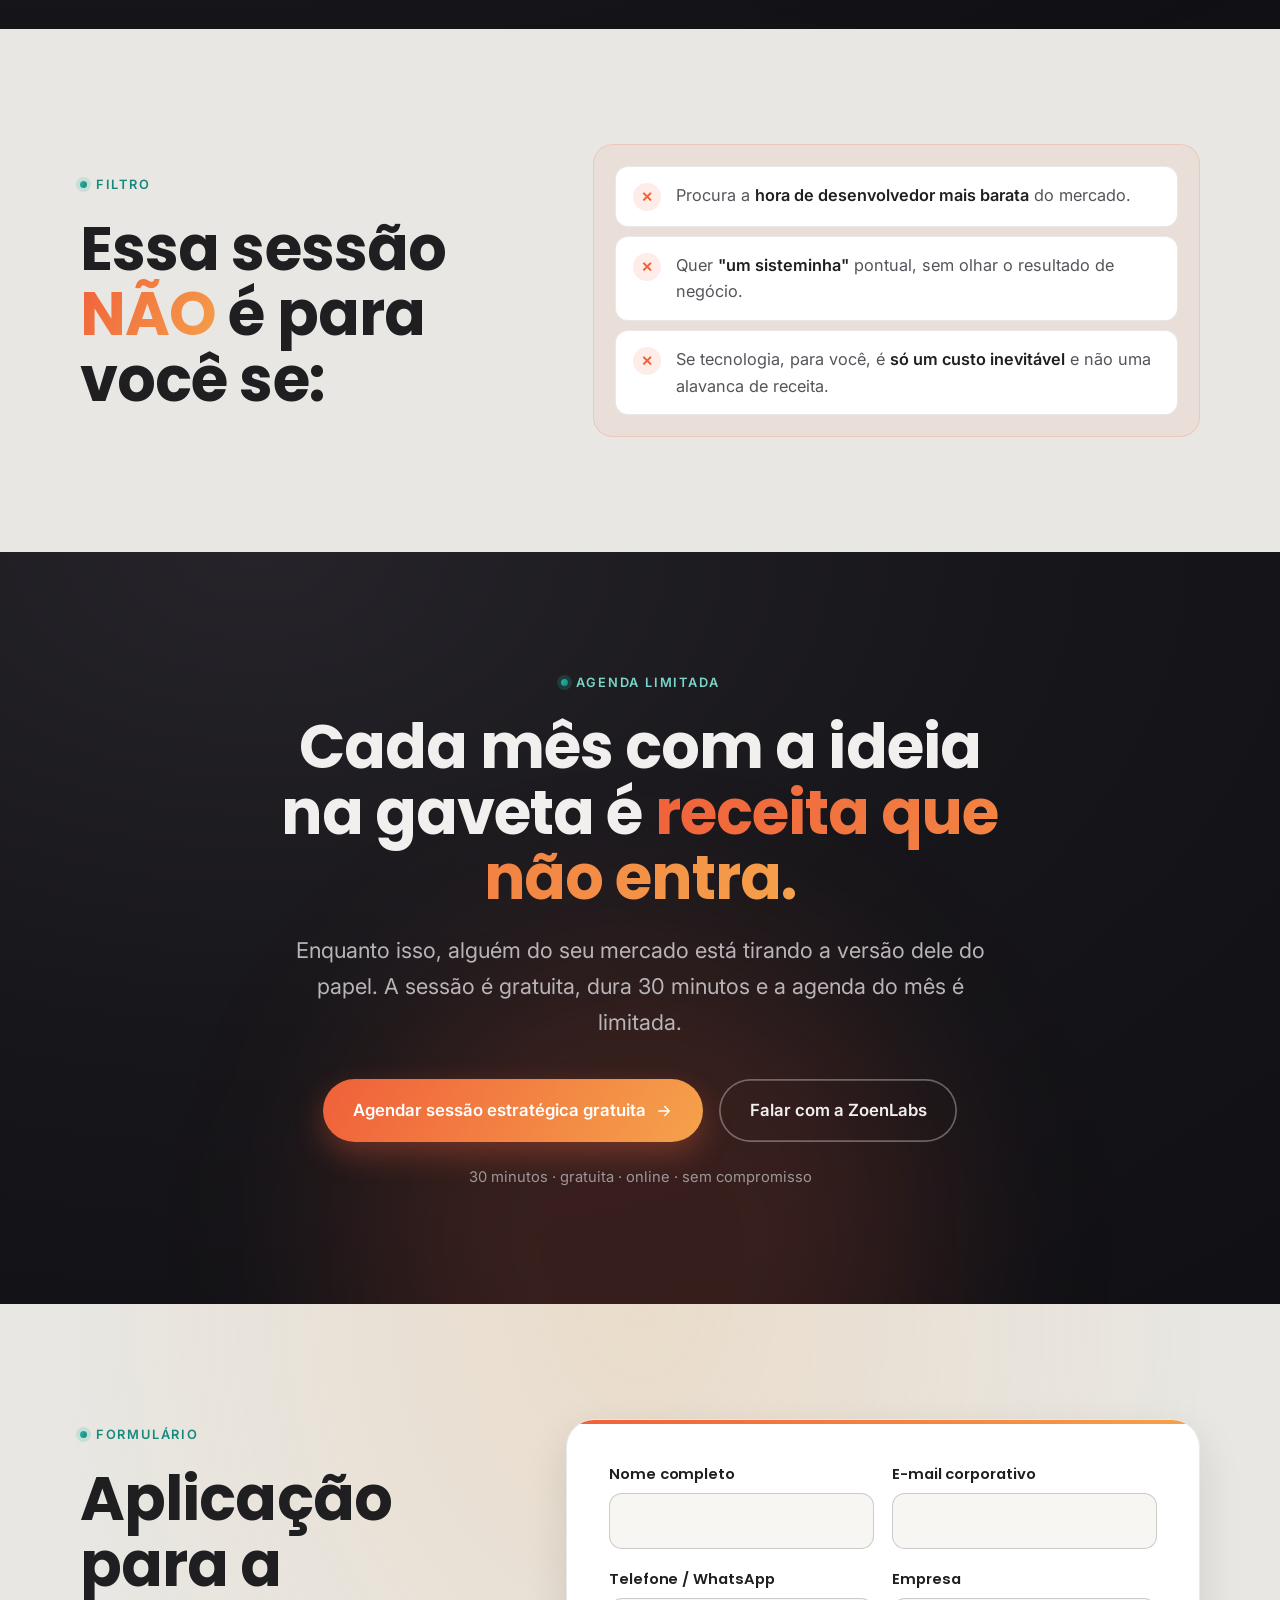
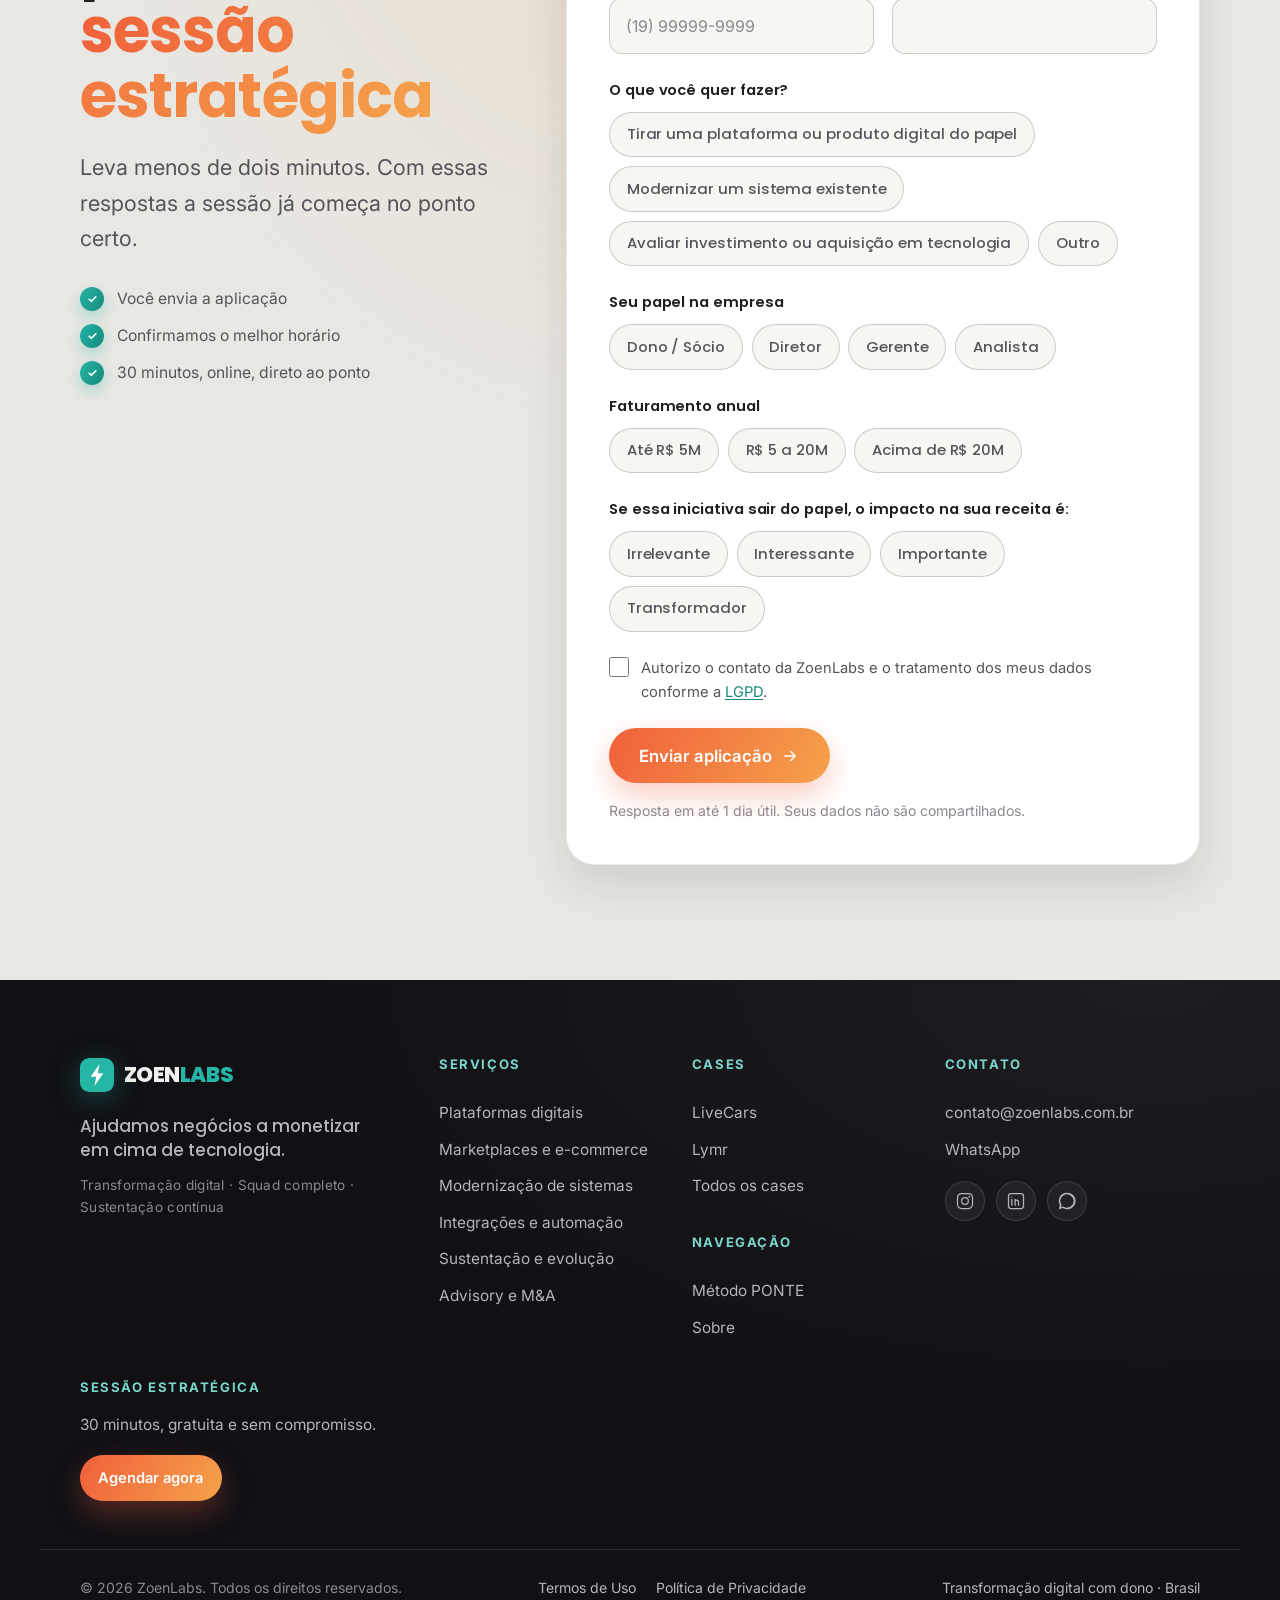
==== commit 55a3ca02: "Cria páginas por serviço e por case A home ranqueava só pela marca, porque o site tinha uma página ú" ====
--- a/index.html
+++ b/index.html
@@ -188,7 +188,7 @@
   <link rel="preconnect" href="https://fonts.gstatic.com" crossorigin />
   <link href="https://fonts.googleapis.com/css2?family=Poppins:wght@500;600;700;800&family=Inter:wght@400;500;600;700&display=swap" rel="stylesheet" />
 
-  <link rel="stylesheet" href="assets/css/styles.css?v=11" />
+  <link rel="stylesheet" href="assets/css/styles.css?v=12" />
 </head>
 <body>
   <div class="grain" aria-hidden="true"></div>
@@ -210,7 +210,8 @@
         <a href="#para-quem">Para quem</a>
         <a href="#sessao">A sessão</a>
         <a href="#metodo">Método</a>
-        <a href="#prova">Prova</a>
+        <a href="/servicos">Serviços</a>
+        <a href="/cases">Cases</a>
         <a href="#fundador">Sobre</a>
         <a href="#aplicacao">Aplicação</a>
       </nav>
@@ -227,7 +228,8 @@
       <a href="#para-quem">Para quem</a>
       <a href="#sessao">A sessão</a>
       <a href="#metodo">Método</a>
-      <a href="#prova">Prova</a>
+      <a href="/servicos">Serviços</a>
+      <a href="/cases">Cases</a>
       <a href="#fundador">Sobre</a>
       <a href="#aplicacao">Aplicação</a>
       <a href="#aplicacao" class="btn btn--primary">Agendar sessão gratuita</a>
@@ -556,9 +558,9 @@
               <li><strong>Orquestração:</strong> squad completo montado e gerido pela ZoenLabs.</li>
               <li><strong>Produto:</strong> marketplace com transmissões ao vivo e jornada de compra segura.</li>
             </ul>
-            <a class="case__link" href="https://livecars.com.br" target="_blank" rel="noopener">
-              Conhecer a LiveCars
-              <svg viewBox="0 0 24 24" width="16" height="16" fill="none" aria-hidden="true"><path d="M7 17L17 7M9 7h8v8" stroke="currentColor" stroke-width="1.8" stroke-linecap="round" stroke-linejoin="round"/></svg>
+            <a class="case__link" href="/cases/livecars">
+              Ver o case completo
+              <svg viewBox="0 0 24 24" width="16" height="16" fill="none" aria-hidden="true"><path d="M5 12h14M13 6l6 6-6 6" stroke="currentColor" stroke-width="1.8" stroke-linecap="round" stroke-linejoin="round"/></svg>
             </a>
           </div>
         </article>
@@ -584,9 +586,9 @@
                 <li><strong>Integrações:</strong> Bling, FastLog, Mercado Livre, Shopee, Meta com loja no Instagram e WhatsApp com IA.</li>
                 <li><strong>Operação:</strong> construção, customização e integração das plataformas, ponta a ponta.</li>
               </ul>
-              <a class="case__link" href="https://lymr.com.br" target="_blank" rel="noopener">
-                Conhecer a Lymr
-                <svg viewBox="0 0 24 24" width="16" height="16" fill="none" aria-hidden="true"><path d="M7 17L17 7M9 7h8v8" stroke="currentColor" stroke-width="1.8" stroke-linecap="round" stroke-linejoin="round"/></svg>
+              <a class="case__link" href="/cases/lymr">
+                Ver o case completo
+                <svg viewBox="0 0 24 24" width="16" height="16" fill="none" aria-hidden="true"><path d="M5 12h14M13 6l6 6-6 6" stroke="currentColor" stroke-width="1.8" stroke-linecap="round" stroke-linejoin="round"/></svg>
               </a>
             </div>
           </article>
@@ -824,13 +826,23 @@
         <p class="footer__pillars">Transformação digital · Squad completo · Sustentação contínua</p>
       </div>
 
-      <nav class="footer__nav" aria-label="Rodapé">
-        <h4>Navegação</h4>
-        <a href="#para-quem">Para quem</a>
-        <a href="#sessao">A sessão</a>
+      <nav class="footer__nav" aria-label="Serviços">
+        <h4>Serviços</h4>
+        <a href="/servicos/plataformas-digitais">Plataformas digitais</a>
+        <a href="/servicos/marketplaces-e-ecommerce">Marketplaces e e-commerce</a>
+        <a href="/servicos/modernizacao-de-sistemas">Modernização de sistemas</a>
+        <a href="/servicos/integracoes-e-automacao">Integrações e automação</a>
+        <a href="/servicos/sustentacao-e-evolucao">Sustentação e evolução</a>
+        <a href="/servicos/advisory-tecnologia-ma">Advisory e M&amp;A</a>
+      </nav>
+
+      <nav class="footer__nav" aria-label="Cases">
+        <h4>Cases</h4>
+        <a href="/cases/livecars">LiveCars</a>
+        <a href="/cases/lymr">Lymr</a>
+        <a href="/cases">Todos os cases</a>
+        <h4 class="footer__h4--spaced">Navegação</h4>
         <a href="#metodo">Método PONTE</a>
-        <a href="#ganhos">O que você leva</a>
-        <a href="#prova">Prova</a>
         <a href="#fundador">Sobre</a>
       </nav>
 
--- a/assets/css/styles.css
+++ b/assets/css/styles.css
@@ -686,3 +686,82 @@
   .btn--lg { width: 100%; }
   .hero__cta .btn, .cta__actions .btn, .promise__cta .btn, .gains__cta .btn { width: 100%; }
 }
+
+/* ============================ 22. PÁGINAS INTERNAS ============================ */
+.nav--inner { background: rgba(232,231,227,.86); backdrop-filter: saturate(160%) blur(14px); -webkit-backdrop-filter: saturate(160%) blur(14px); border-bottom: 1px solid var(--border); }
+
+.page-hero { position: relative; z-index: 2; overflow: hidden; padding-block: clamp(2.6rem, 6vw, 4.6rem) clamp(2.2rem, 5vw, 3.6rem); background: radial-gradient(60% 70% at 85% 0%, rgba(245,162,75,.26), transparent 62%), radial-gradient(50% 60% at 5% 100%, rgba(36,181,164,.16), transparent 62%), var(--bg); }
+.page-hero__glow { position: absolute; width: 34vw; height: 34vw; border-radius: 50%; background: rgba(240,96,58,.20); filter: blur(80px); top: -12%; right: -6%; pointer-events: none; }
+.page-hero__title { font-size: clamp(2.1rem, 4.6vw, 3.5rem); color: var(--text); margin-bottom: 1.1rem; max-width: 20ch; }
+.page-hero__lead { font-size: var(--fs-lead); color: var(--text-soft); max-width: 60ch; margin-bottom: 1.9rem; }
+.page-hero__cta { display: flex; flex-wrap: wrap; gap: 1rem; }
+
+.crumbs { display: flex; flex-wrap: wrap; align-items: center; gap: .5rem; font-size: .88rem; color: var(--text-muted); margin-bottom: 1.2rem; }
+.crumbs a { color: var(--text-soft); text-decoration: underline; text-underline-offset: 3px; }
+.crumbs a:hover { color: var(--ink); }
+.crumbs span[aria-current] { color: var(--ink); font-weight: 600; }
+
+.section--alt { background: var(--bg-alt); }
+
+.page-split { display: grid; grid-template-columns: .8fr 1.2fr; gap: clamp(2rem, 5vw, 4rem); align-items: start; }
+.page-split__head { position: sticky; top: 110px; }
+
+.bullets { display: grid; gap: .6rem; }
+.bullets li { display: flex; align-items: flex-start; gap: .9rem; padding: 1rem 1.2rem; background: var(--card); border-radius: var(--radius-sm); border: 1px solid var(--border); box-shadow: var(--shadow-sm); color: var(--text-soft); font-size: 1.02rem; transition: transform .3s var(--ease), box-shadow .3s var(--ease); }
+.bullets li:hover { transform: translateX(6px); box-shadow: var(--shadow-md); }
+.bullets .check { width: 26px; height: 26px; font-size: .78rem; }
+
+.prose { max-width: 760px; }
+.prose .section__title { margin-bottom: 1.4rem; }
+.prose__p { color: var(--text-soft); font-size: 1.08rem; line-height: 1.75; margin-bottom: 1rem; }
+.prose__p strong { color: var(--ink); font-weight: 600; }
+.prose__p a { color: var(--teal-deep); text-decoration: underline; text-underline-offset: 3px; font-weight: 600; }
+.prose__p a:hover { color: var(--terracotta); }
+
+.linkcards { display: grid; grid-template-columns: repeat(3, 1fr); gap: clamp(1rem, 2vw, 1.5rem); }
+.linkcard { display: flex; flex-direction: column; background: var(--card); border-radius: var(--radius); border: 1px solid var(--border); box-shadow: var(--shadow-sm); padding: 1.8rem 1.6rem; position: relative; overflow: hidden; transition: transform .4s var(--ease), box-shadow .4s var(--ease); }
+.linkcard::before { content: ""; position: absolute; inset: 0 0 auto 0; height: 3px; background: var(--grad-warm); transform: scaleX(0); transform-origin: left; transition: transform .45s var(--ease); }
+.linkcard:nth-child(even)::before { background: var(--grad-teal); }
+.linkcard:hover { transform: translateY(-8px); box-shadow: var(--shadow-md); }
+.linkcard:hover::before { transform: scaleX(1); }
+.linkcard__tag { font-size: .72rem; font-weight: 700; letter-spacing: .14em; text-transform: uppercase; color: var(--teal-deep); margin-bottom: .8rem; }
+.linkcard h3 { font-size: 1.22rem; color: var(--text); margin-bottom: .6rem; }
+.linkcard p { color: var(--text-soft); font-size: .98rem; margin-bottom: 1.2rem; }
+.linkcard__cta { margin-top: auto; display: inline-flex; align-items: center; gap: .4rem; font-weight: 600; color: var(--coral); font-size: .95rem; }
+.linkcard:hover .linkcard__cta svg { transform: translateX(4px); }
+.linkcard__cta svg { transition: transform .3s var(--ease); }
+
+.faq { display: grid; gap: .7rem; }
+.faq__item { background: var(--card); border: 1px solid var(--border); border-radius: var(--radius-sm); padding: 1.1rem 1.3rem; box-shadow: var(--shadow-sm); }
+.faq__item summary { cursor: pointer; font-family: var(--font-display); font-weight: 600; font-size: 1.05rem; color: var(--text); list-style: none; display: flex; align-items: center; justify-content: space-between; gap: 1rem; }
+.faq__item summary::-webkit-details-marker { display: none; }
+.faq__item summary::after { content: "+"; font-size: 1.3rem; color: var(--coral); line-height: 1; flex: none; }
+.faq__item[open] summary::after { content: "−"; }
+.faq__item p { color: var(--text-soft); margin-top: .8rem; font-size: 1rem; line-height: 1.65; }
+
+.case-hero { display: grid; grid-template-columns: 1fr 1fr; gap: clamp(2rem, 4vw, 3.4rem); align-items: center; }
+.case-hero__media { border-radius: var(--radius-lg); overflow: hidden; background: radial-gradient(120% 130% at 80% -10%, #26242a 0%, var(--ink) 45%, #101015 100%); border: 1px solid rgba(255,255,255,.08); box-shadow: var(--shadow-lg); padding: clamp(1.4rem, 3vw, 2.4rem); display: flex; align-items: center; justify-content: center; }
+.case-hero__media img { width: 100%; height: auto; max-width: 420px; border-radius: var(--radius-sm); }
+.case-hero__meta p { display: flex; flex-wrap: wrap; align-items: center; gap: .6rem; margin-bottom: 1.5rem; }
+.case__status--light { color: var(--text-soft); background: var(--card); border-color: var(--border); }
+.case-facts { display: grid; gap: .1rem; }
+.case-facts > div { display: flex; gap: 1rem; padding: .9rem 0; border-top: 1px solid var(--border); }
+.case-facts > div:last-child { border-bottom: 1px solid var(--border); }
+.case-facts dt { flex: 0 0 110px; font-weight: 600; color: var(--ink); font-size: .95rem; }
+.case-facts dd { margin: 0; color: var(--text-soft); font-size: .98rem; }
+.case-facts a { color: var(--teal-deep); text-decoration: underline; text-underline-offset: 3px; }
+
+.footer__h4--spaced { margin-top: 1.6rem; }
+.footer__contact--compact { margin-top: 1.2rem; gap: .5rem; }
+
+@media (max-width: 1024px) {
+  .linkcards { grid-template-columns: repeat(2, 1fr); }
+  .page-split { grid-template-columns: 1fr; }
+  .page-split__head { position: static; }
+  .case-hero { grid-template-columns: 1fr; }
+}
+@media (max-width: 720px) {
+  .linkcards { grid-template-columns: 1fr; }
+  .page-hero__cta .btn { width: 100%; }
+  .case-facts > div { flex-direction: column; gap: .2rem; }
+}
